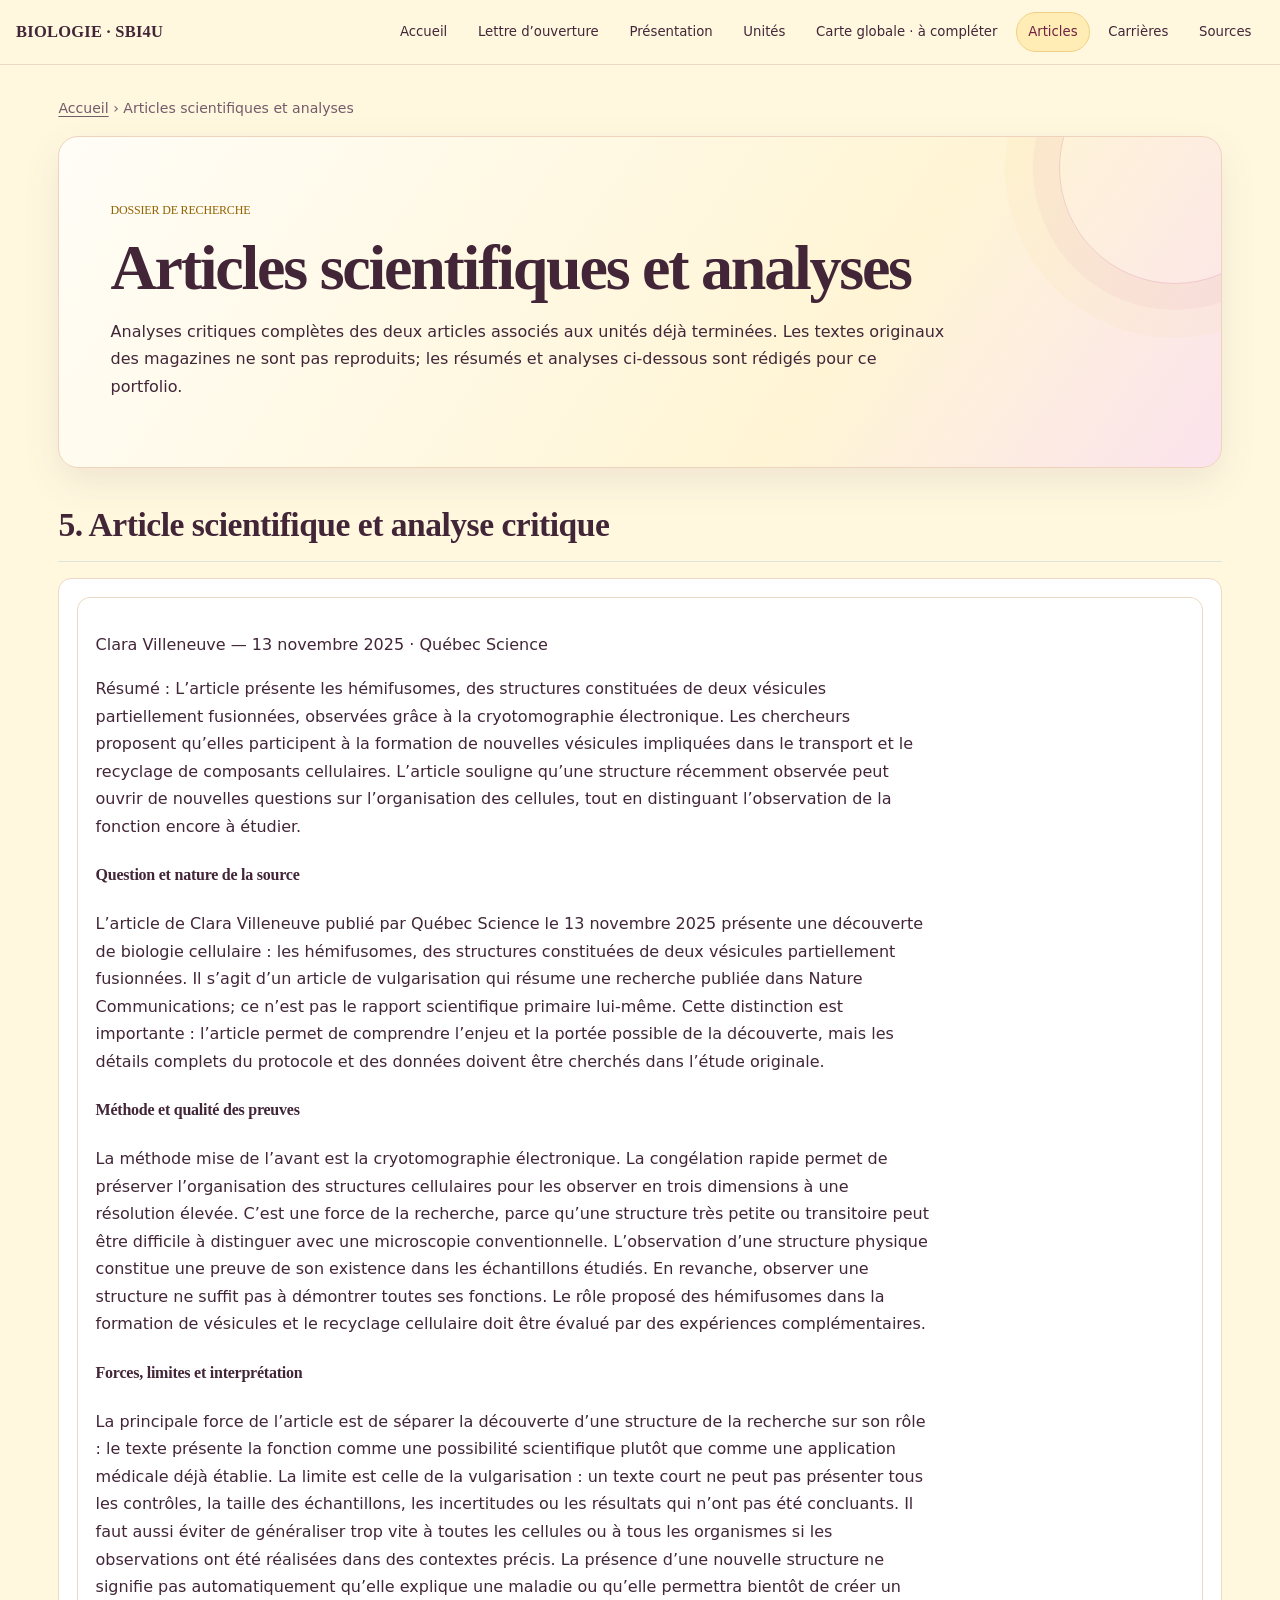
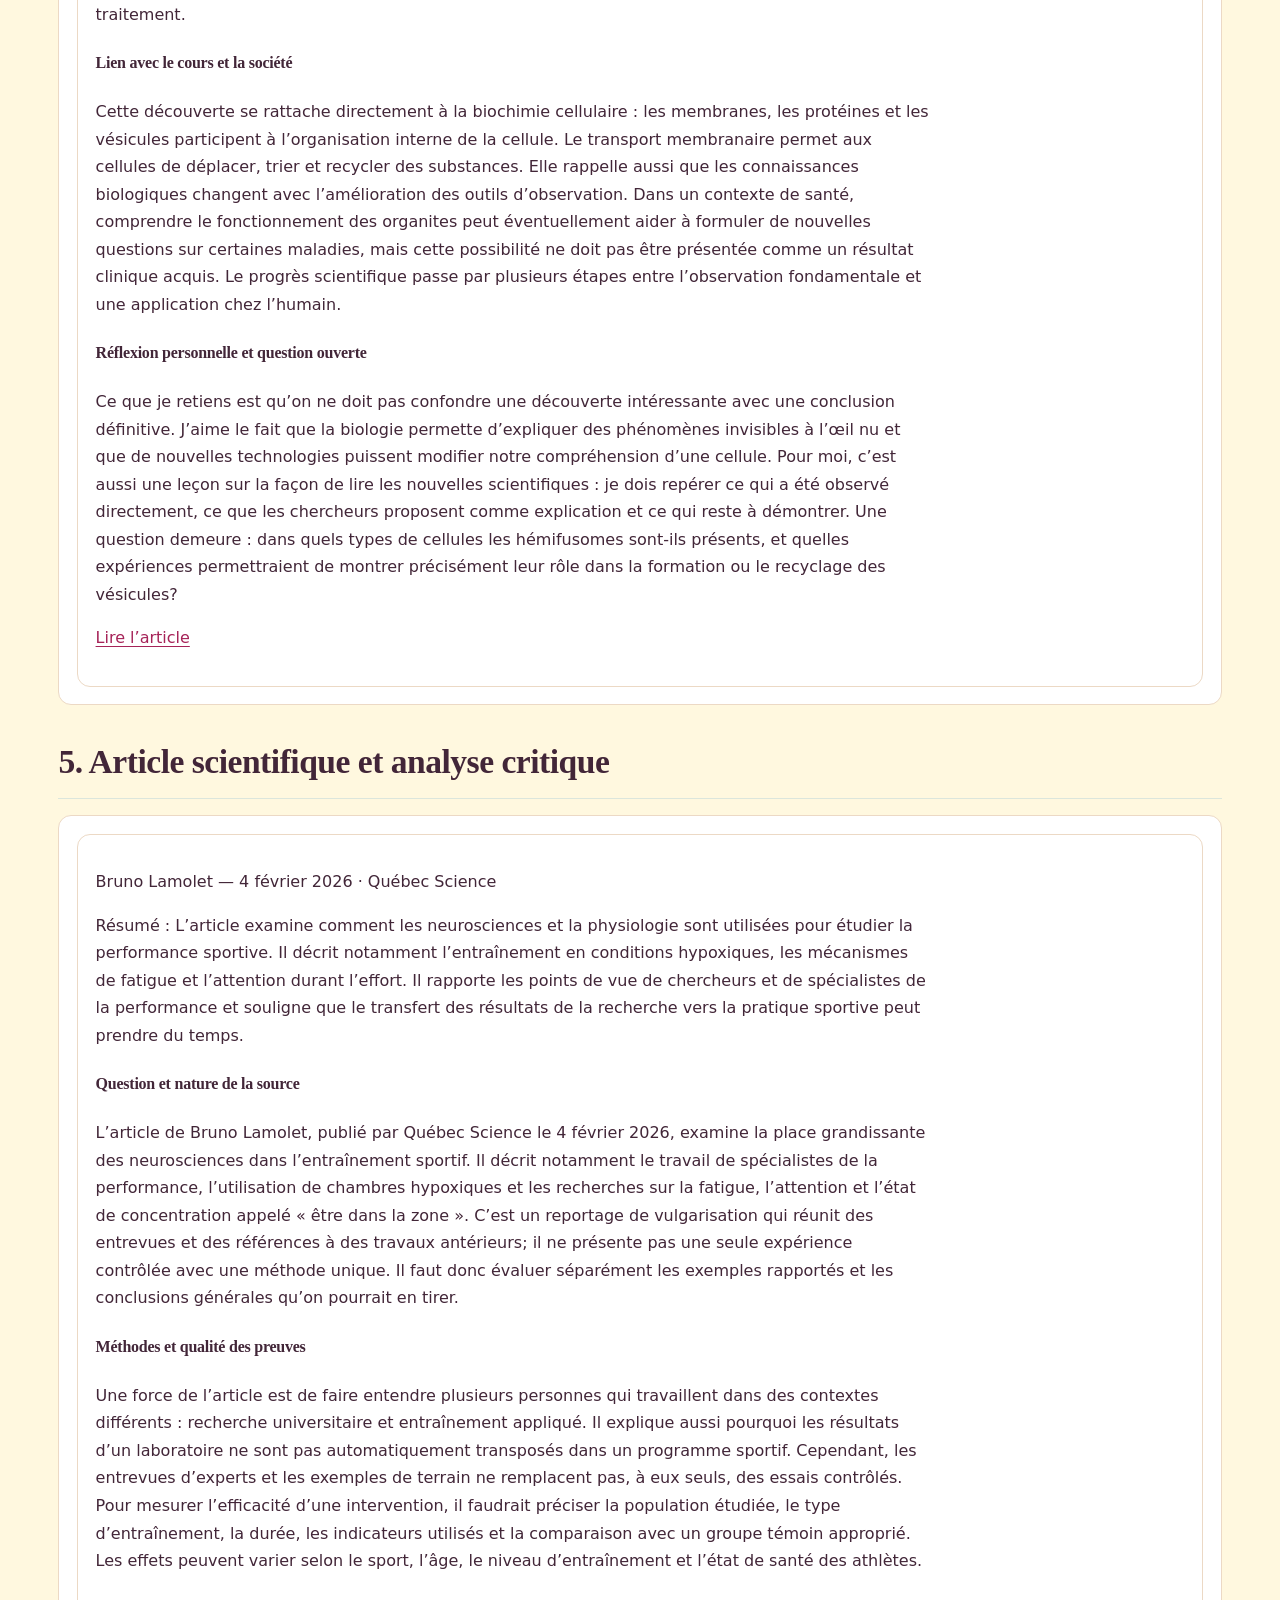
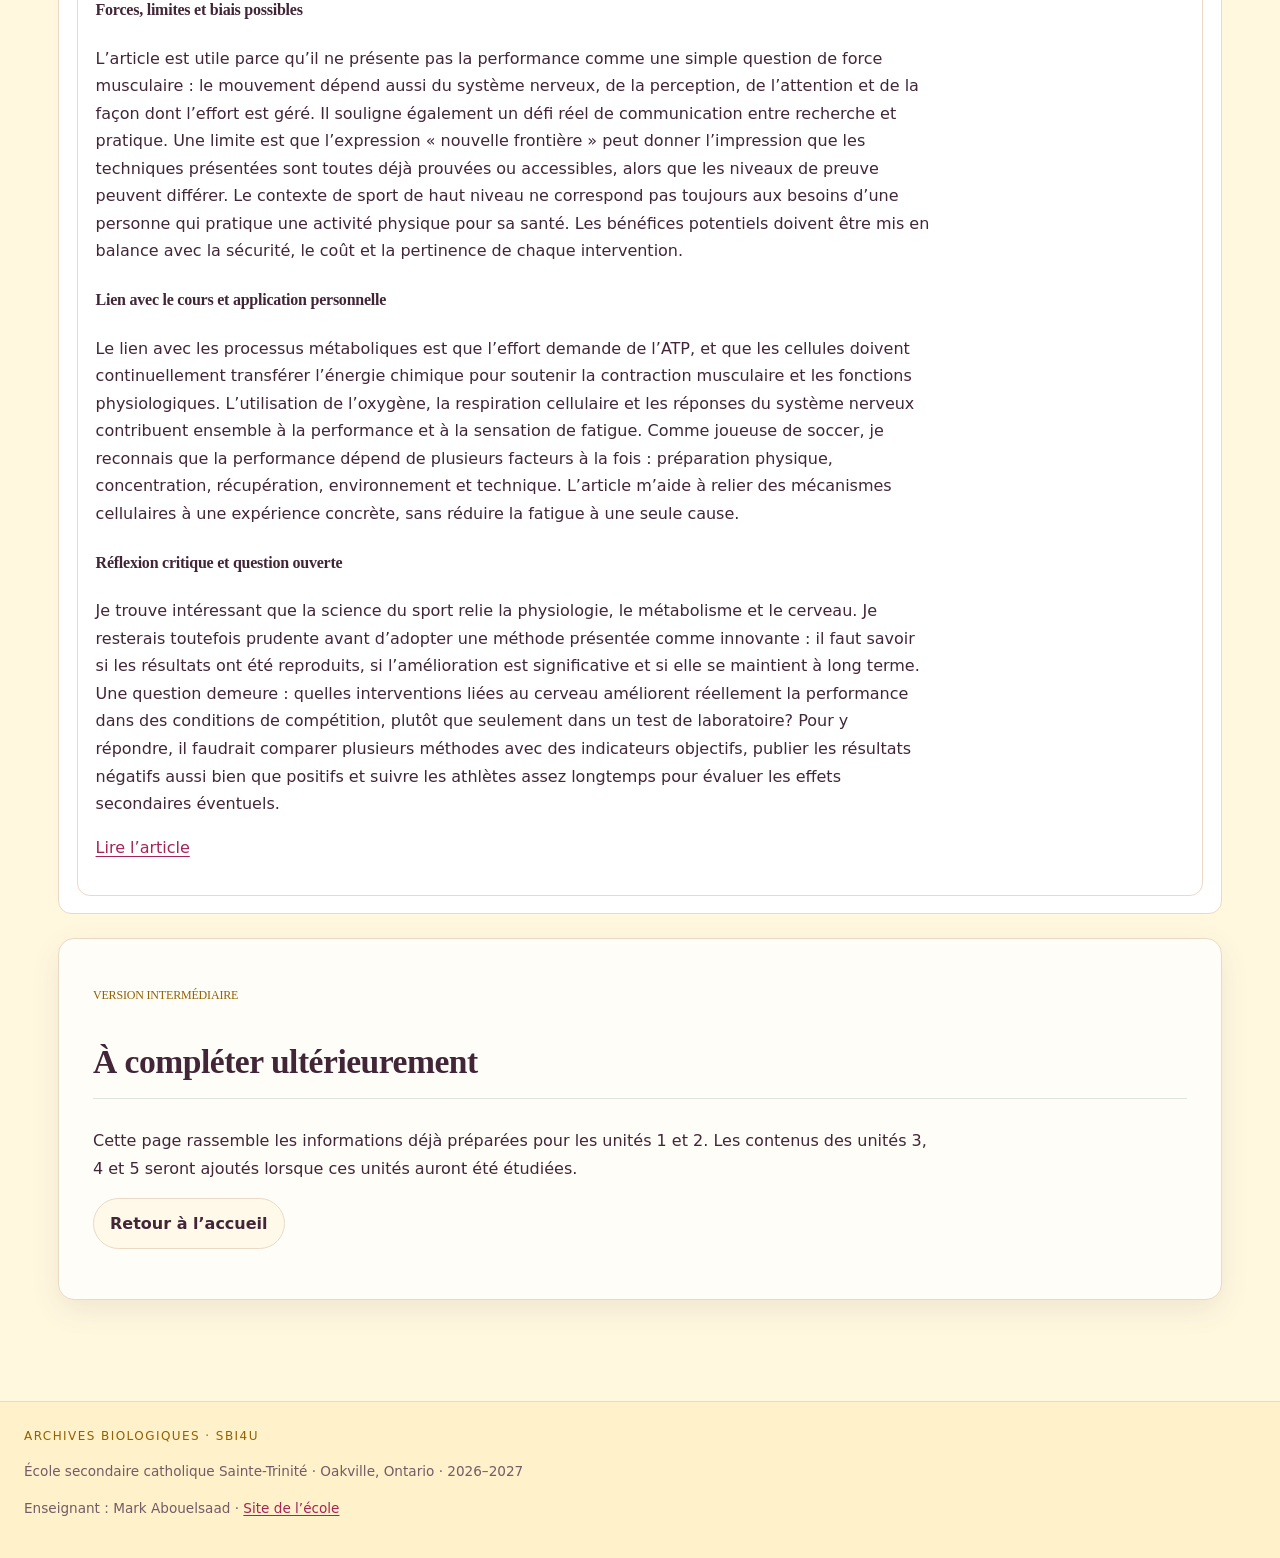
==== articles.html @ f84a9a8c "Projet Biologie 2026-2027" ====
<!DOCTYPE html>
<!DOCTYPE html>

<!DOCTYPE html>

<html lang="fr"><head><meta charset="utf-8"/><meta content="width=device-width,initial-scale=1" name="viewport"/><meta content="#fff8df" name="theme-color"/><title>Présentation | SBI4U</title><style> :root{--ink:#182b32;--muted:#52646a;--paper:#f5f1e7;--card:#fffdf7;--line:#c9c2b3;--accent:#234c54;--accent2:#8b6947;--u1:#8a6a3e;--u2:#2b7467;--u3:#6d608f;--u4:#28728a;--u5:#587444;--shadow:0 8px 24px rgba(24,43,50,.07)}*{box-sizing:border-box}html{scroll-behavior:smooth;scroll-padding-top:100px}body{margin:0;background:var(--paper);color:var(--ink);font:16px/1.68 Arial,Helvetica,sans-serif}h1,h2,h3,h4,.brand,.eyebrow{font-family:Georgia,'Times New Roman',serif;letter-spacing:.01em}h1{font-size:clamp(2.15rem,5vw,4rem);line-height:1.08;font-weight:500;margin:.3rem 0 1rem}h2{font-size:clamp(1.45rem,3vw,2.1rem);font-weight:500;border-bottom:1px solid var(--line);padding-bottom:.45rem}h3{font-size:1.25rem;font-weight:500}p{max-width:82ch}a{color:#174e5c}a:focus-visible,button:focus-visible,summary:focus-visible,[tabindex]:focus-visible{outline:3px solid #9a6e3e;outline-offset:3px}.top{position:sticky;top:0;z-index:20;background:rgba(245,241,231,.97);border-bottom:1px solid var(--line);backdrop-filter:blur(10px)}nav{max-width:1320px;margin:auto;display:flex;gap:.25rem;align-items:center;flex-wrap:wrap;padding:.65rem 1rem}.brand{font-size:1rem;color:var(--ink);margin-right:auto;text-decoration:none;font-weight:bold}.navbtn{display:inline-flex;align-items:center;padding:.45rem .58rem;border:1px solid transparent;border-radius:2px;background:transparent;color:var(--ink);text-decoration:none;font-size:.82rem;cursor:pointer}.navbtn:hover,.navbtn[aria-current=page]{border-color:var(--line);background:#ebe5d8}main{max-width:1240px;margin:auto;padding:1.4rem clamp(1rem,3vw,2.5rem) 4rem}.hero,.section,.card,.panel,.document{background:var(--card);border:1px solid var(--line);border-radius:2px;box-shadow:var(--shadow)}.hero{padding:clamp(1.4rem,4vw,3.5rem);min-height:260px}.section{padding:clamp(1rem,3vw,2rem);margin:1.3rem 0}.card{padding:1.1rem;box-shadow:none}.eyebrow,.muted,.meta,.small{color:var(--muted)}.eyebrow,.archive-label{font-size:.75rem;letter-spacing:.12em;text-transform:uppercase;color:var(--accent2)}.tag{display:inline-block;padding:.15rem .5rem;border:1px solid var(--line);background:#e7e1d4;font-size:.8rem;margin:.15rem}.grid{display:grid;grid-template-columns:repeat(auto-fit,minmax(min(100%,245px),1fr));gap:1rem}.module{display:block;text-decoration:none;color:inherit;padding:1.15rem;border:1px solid var(--line);background:var(--card);min-height:145px;transition:background .15s,border-color .15s}.module:hover{background:#eee8da;border-color:var(--accent)}.module h2,.module h3{border:0;margin-top:.35rem}.btn,button{font:inherit;cursor:pointer}.btn,button.primary{display:inline-block;background:var(--accent);color:var(--card);border:1px solid var(--accent);padding:.62rem .9rem;text-decoration:none}.btn:hover,button.primary:hover{background:#183a40}.btn.secondary,button.secondary{background:transparent;color:var(--ink);border:1px solid var(--line)}.unit-head{border-left:6px solid var(--unit,var(--accent));padding-left:1rem}.unit-kicker{font-size:.78rem;text-transform:uppercase;letter-spacing:.12em;color:var(--unit,var(--accent));font-weight:bold}.unit-menu{display:flex;gap:.45rem;flex-wrap:wrap;margin:1rem 0}.unit-menu a{display:inline-block;border:1px solid var(--line);padding:.35rem .6rem;text-decoration:none;background:var(--card);color:var(--ink);font-size:.9rem}.unit-menu a:hover{border-color:var(--unit,var(--accent))}.content-section{scroll-margin-top:100px;margin:1.5rem 0}.content-section>h2{margin-bottom:1rem}.split{display:grid;grid-template-columns:repeat(auto-fit,minmax(min(100%,310px),1fr));gap:1rem}.document{max-width:850px;margin:1rem auto;padding:clamp(1.2rem,4vw,3rem)}.document p{max-width:none}.citation{font-size:.9rem;color:var(--muted);border-left:2px solid var(--accent2);padding-left:.75rem}.concept-map{border:1px solid var(--line);background:#fbf8f0;padding:1rem;overflow:auto}.map-network{min-width:660px;display:grid;grid-template-columns:repeat(4,minmax(130px,1fr));gap:.65rem;align-items:center}.concept-node{display:block;min-height:55px;padding:.6rem;border:1px solid var(--unit,var(--accent));background:var(--card);color:var(--ink);text-align:center;border-radius:2px;font-weight:600}.concept-node:hover,.concept-node[aria-pressed=true]{background:var(--unit,var(--accent));color:#fff}.connector{font-size:.78rem;color:var(--muted);text-align:center;padding:.1rem}.map-detail{margin-top:1rem;padding:1rem;border-left:4px solid var(--unit,var(--accent));background:var(--card);min-height:75px}.map-reset{margin-top:.75rem}.tabs{display:flex;gap:.4rem;flex-wrap:wrap;margin:1rem 0}.tabs button{background:transparent;color:var(--ink);border:1px solid var(--line);padding:.5rem .7rem}.tabs button[aria-selected=true]{background:var(--accent);color:white;border-color:var(--accent)}.tab-panel[hidden]{display:none!important}.facts{display:grid;grid-template-columns:repeat(auto-fit,minmax(160px,1fr));gap:.75rem}.fact{border:1px solid var(--line);padding:.8rem;background:#f7f3e9}.fact b{display:block;color:var(--accent)}details{border-top:1px solid var(--line);padding:.8rem 0}summary{cursor:pointer;font-weight:600}fieldset{border:1px solid var(--line);margin:.9rem 0;padding:1rem}legend{font-weight:bold;padding:0 .3rem}.question label{display:block;padding:.25rem 0;cursor:pointer}.feedback{padding:.75rem;margin:.7rem 0;background:#ebe5d8;border-left:3px solid var(--accent)}.feedback:empty{display:none}.source-list li{margin:.4rem 0}.breadcrumbs{font-size:.88rem;color:var(--muted);margin:.5rem 0 1rem}.breadcrumbs a{color:inherit}.prevnext{display:flex;justify-content:space-between;gap:1rem;flex-wrap:wrap;border-top:1px solid var(--line);padding-top:1rem;margin-top:2rem}.checklist label{display:flex;gap:.6rem;align-items:flex-start;padding:.4rem 0}.checklist input{margin-top:.45rem;accent-color:var(--accent)}.searchbar{width:100%;max-width:480px;padding:.65rem;border:1px solid var(--line);font:inherit;background:var(--card);color:var(--ink)}footer{border-top:1px solid var(--line);padding:1.5rem;color:var(--muted);font-size:.85rem} .sr-only{position:absolute;width:1px;height:1px;padding:0;margin:-1px;overflow:hidden;clip:rect(0,0,0,0);white-space:nowrap;border:0}.unit-color-1{--unit:var(--u1)}.unit-color-2{--unit:var(--u2)}.unit-color-3{--unit:var(--u3)}.unit-color-4{--unit:var(--u4)}.unit-color-5{--unit:var(--u5)}@media(max-width:760px){nav{gap:.1rem}.brand{width:100%;margin-bottom:.3rem}.navbtn{font-size:.78rem;padding:.35rem .4rem}main{padding:1rem .75rem 3rem}.map-network{min-width:590px}.hero{min-height:0}}@media(prefers-reduced-motion:reduce){html{scroll-behavior:auto}*{transition:none!important}}
/* Améliorations visuelles et d’accessibilité */
:root{
  --ink:#18332b;--muted:#526b61;--paper:#f3f6ef;--card:#ffffff;--line:#d2ded2;
  --accent:#246447;--accent2:#a4773f;--u1:#9a743d;--u2:#26745b;--u3:#617b62;
  --u4:#317a80;--u5:#527a3f;--shadow:0 10px 30px rgba(24,51,43,.08);
}
body{font-family:system-ui,-apple-system,BlinkMacSystemFont,"Segoe UI",Arial,sans-serif;line-height:1.72}
h1,h2,h3,h4,.brand,.eyebrow{letter-spacing:-.015em}
h1{font-weight:650;letter-spacing:-.035em}
h2{font-weight:650;border-bottom-color:#dce6dc}
h3{font-weight:650}
a{color:#205c43;text-underline-offset:.18em}
.top{background:rgba(243,246,239,.96);border-bottom-color:#d2ded2}
nav{gap:.35rem;padding:.75rem 1rem}
.brand{font-size:1.03rem;letter-spacing:.015em}
.navbtn{border-radius:999px;padding:.48rem .72rem;font-size:.83rem;transition:background .15s ease,color .15s ease,border-color .15s ease}
.navbtn:hover,.navbtn[aria-current=page]{background:#dcebe0;border-color:#c4d9c8;color:#174b33}
.hero{position:relative;overflow:hidden;border-radius:20px;border-color:#d6e2d6;background:linear-gradient(125deg,#ffffff 0%,#f2f7ef 68%,#e2efe4 100%);box-shadow:0 14px 38px rgba(24,51,43,.09)}
.hero:after{content:"";position:absolute;width:230px;height:230px;right:-70px;top:-85px;border:1px solid rgba(36,100,71,.16);border-radius:50%;box-shadow:0 0 0 26px rgba(36,100,71,.035),0 0 0 54px rgba(36,100,71,.025);pointer-events:none}
.hero>*{position:relative;z-index:1}
.section,.panel,.document{border-radius:16px;border-color:#d6e2d6;box-shadow:var(--shadow)}
.section{padding:clamp(1.1rem,3vw,2.1rem)}
.card,.module{border-radius:13px;border-color:#d6e2d6;transition:transform .16s ease,box-shadow .16s ease,border-color .16s ease,background .16s ease}
.card{background:#fff}
.module{padding:1.3rem;min-height:165px;display:flex;flex-direction:column;align-items:flex-start}
.module p{flex:1}
.module:hover{background:#f7fbf6;border-color:#8fb99c;transform:translateY(-3px);box-shadow:0 10px 22px rgba(24,51,43,.08)}
.module .btn{margin-top:.6rem}
.btn,button.primary{border-radius:999px;padding:.68rem 1rem;font-weight:650;transition:transform .15s ease,background .15s ease}
.btn:hover,button.primary:hover{transform:translateY(-1px)}
.btn.secondary,button.secondary{border-radius:999px;background:#f6f9f4;border-color:#d2ded2}
.unit-menu a{border-radius:999px;padding:.42rem .72rem}
.concept-map{border-radius:15px;background:linear-gradient(145deg,#f7faf5,#edf4ec);border-color:#d2ded2}
.concept-node{border-radius:10px;min-height:62px;transition:transform .15s ease,background .15s ease}
.concept-node:hover,.concept-node[aria-pressed=true]{transform:translateY(-2px);box-shadow:0 5px 14px rgba(24,51,43,.12)}
.map-detail{border-radius:0 12px 12px 0;background:#f7faf5}
.fact{border-radius:10px;background:#f6f9f4;border-color:#d8e4d7}
.feedback{border-radius:0 10px 10px 0;background:#edf5ed}
details{border-top-color:#dbe5da}
fieldset{border-radius:12px;border-color:#d2ded2}
.searchbar{border-radius:10px}
.document{background:#fff}
footer{margin-top:1rem;background:#edf3ea;border-top-color:#d2ded2}
.skip-link{position:absolute;left:1rem;top:-5rem;z-index:100;background:#fff;color:#174b33;border:2px solid #246447;border-radius:8px;padding:.7rem 1rem;font-weight:700}
.skip-link:focus{top:1rem}
:focus-visible{outline-color:#a4773f!important}
@media(max-width:760px){
  nav{align-items:stretch}
  .brand{width:100%;padding:.25rem .25rem .45rem}
  .navbtn{flex:1 1 auto;justify-content:center;text-align:center}
  .hero:after{width:150px;height:150px;right:-65px;top:-60px}
  .module{min-height:0}
  .map-network{min-width:570px}
}
@media(prefers-reduced-motion:reduce){.module:hover,.concept-node:hover,.btn:hover,button.primary:hover{transform:none}}
@media print{
  .top,footer,.btn,.unit-menu,.map-reset,button,.searchbar,select{display:none!important}
  body{background:#fff;color:#111;font-size:11pt}
  main{max-width:none;padding:0}
  .hero,.section,.card,.panel,.document{box-shadow:none;border:1px solid #bbb;break-inside:avoid}
  a{color:#111;text-decoration:underline}
  details{break-inside:avoid}
}

/* Palette jaune et rose du portfolio */
:root{
  --ink:#422638;--muted:#745b69;--paper:#fff8df;--card:#fffdf7;--line:#ecd9c5;
  --accent:#b82e67;--accent2:#926100;--u1:#926100;--u2:#b82e67;--u3:#96476d;
  --u4:#805400;--u5:#c2537b;--shadow:0 10px 30px rgba(89,39,62,.09);
}
a{color:#a62358}
.top{background:rgba(255,248,223,.96);border-bottom-color:#ecd9c5}
.navbtn:hover,.navbtn[aria-current=page]{background:#ffedb5;border-color:#efcf85;color:#702044}
.hero{border-color:#f0d3bd;background:linear-gradient(125deg,#fffdf7 0%,#fff5d5 67%,#fbe3ed 100%);box-shadow:0 14px 38px rgba(89,39,62,.09)}
.hero:after{border-color:rgba(184,46,103,.18);box-shadow:0 0 0 26px rgba(184,46,103,.04),0 0 0 54px rgba(217,155,24,.035)}
.section,.panel,.document{border-color:#ecd9c5}
.card,.module{border-color:#ecd9c5}
.module:hover{background:#fff8e6;border-color:#d989a8;box-shadow:0 10px 22px rgba(89,39,62,.09)}
.btn,button.primary{background:#b82e67;border-color:#b82e67;color:#fffdf7}
.btn:hover,button.primary:hover{background:#96224f}
.btn.secondary,button.secondary{background:#fff9e9;border-color:#ecd9c5}
.unit-menu a:hover{border-color:var(--unit,var(--accent))}
.concept-map{background:linear-gradient(145deg,#fffaf0,#fff0d0);border-color:#ecd9c5}
.concept-node:hover,.concept-node[aria-pressed=true]{color:#fff}
.map-detail{background:#fff9ed}
.fact{background:#fff8e6;border-color:#ecd9c5}
.feedback{background:#faeaf0;border-left-color:#b82e67}
footer{background:#fff1c9;border-top-color:#ecd9c5}
.skip-link{color:#702044;border-color:#b82e67}
:focus-visible{outline-color:#b82e67!important}
.opening-letter{border-top:6px solid #b82e67;background:linear-gradient(145deg,#fffdf7 0%,#fffdf7 72%,#fff5d9 100%)}
.opening-letter .letter-date{color:#926100;text-align:right;font-weight:600}
.opening-letter .letter-signature{color:#b82e67;font-family:Georgia,'Times New Roman',serif;font-size:1.2rem}
</style></head><body class=""><a class="skip-link" href="#contenu">Passer au contenu</a><header class="top"><nav aria-label="Navigation principale"><a class="brand" href="index.html">BIOLOGIE · SBI4U</a><a class="navbtn" href="index.html">Accueil</a><a class="navbtn" href="lettre-ouverture.html">Lettre d’ouverture</a><a class="navbtn" href="presentation.html">Présentation</a><a class="navbtn" href="index.html#unites">Unités</a><span aria-disabled="true" class="navbtn">Carte globale · à compléter</span><a class="navbtn" href="articles.html">Articles</a><a class="navbtn" href="carrieres.html">Carrières</a><a class="navbtn" href="bibliographie.html">Sources</a></nav></header><main id="contenu"><div class="breadcrumbs"><a href="index.html">Accueil</a> › Articles scientifiques et analyses</div><section class="hero"><p class="eyebrow">Dossier de recherche</p><h1>Articles scientifiques et analyses</h1><p>Analyses critiques complètes des deux articles associés aux unités déjà terminées. Les textes originaux des magazines ne sont pas reproduits; les résumés et analyses ci-dessous sont rédigés pour ce portfolio.</p></section><section class="content-section" id="article"><h2>5. Article scientifique et analyse critique</h2><div class="card"><div class="card article"><p>Clara Villeneuve — 13 novembre 2025 · Québec Science</p><p>Résumé : L’article présente les hémifusomes, des structures constituées de deux vésicules partiellement fusionnées, observées grâce à la cryotomographie électronique. Les chercheurs proposent qu’elles participent à la formation de nouvelles vésicules impliquées dans le transport et le recyclage de composants cellulaires. L’article souligne qu’une structure récemment observée peut ouvrir de nouvelles questions sur l’organisation des cellules, tout en distinguant l’observation de la fonction encore à étudier.</p><div class="analysis"><div><h4>Question et nature de la source</h4><p>L’article de Clara Villeneuve publié par Québec Science le 13 novembre 2025 présente une découverte de biologie cellulaire : les hémifusomes, des structures constituées de deux vésicules partiellement fusionnées. Il s’agit d’un article de vulgarisation qui résume une recherche publiée dans Nature Communications; ce n’est pas le rapport scientifique primaire lui-même. Cette distinction est importante : l’article permet de comprendre l’enjeu et la portée possible de la découverte, mais les détails complets du protocole et des données doivent être cherchés dans l’étude originale.</p></div><div><h4>Méthode et qualité des preuves</h4><p>La méthode mise de l’avant est la cryotomographie électronique. La congélation rapide permet de préserver l’organisation des structures cellulaires pour les observer en trois dimensions à une résolution élevée. C’est une force de la recherche, parce qu’une structure très petite ou transitoire peut être difficile à distinguer avec une microscopie conventionnelle. L’observation d’une structure physique constitue une preuve de son existence dans les échantillons étudiés. En revanche, observer une structure ne suffit pas à démontrer toutes ses fonctions. Le rôle proposé des hémifusomes dans la formation de vésicules et le recyclage cellulaire doit être évalué par des expériences complémentaires.</p></div><div><h4>Forces, limites et interprétation</h4><p>La principale force de l’article est de séparer la découverte d’une structure de la recherche sur son rôle : le texte présente la fonction comme une possibilité scientifique plutôt que comme une application médicale déjà établie. La limite est celle de la vulgarisation : un texte court ne peut pas présenter tous les contrôles, la taille des échantillons, les incertitudes ou les résultats qui n’ont pas été concluants. Il faut aussi éviter de généraliser trop vite à toutes les cellules ou à tous les organismes si les observations ont été réalisées dans des contextes précis. La présence d’une nouvelle structure ne signifie pas automatiquement qu’elle explique une maladie ou qu’elle permettra bientôt de créer un traitement.</p></div><div><h4>Lien avec le cours et la société</h4><p>Cette découverte se rattache directement à la biochimie cellulaire : les membranes, les protéines et les vésicules participent à l’organisation interne de la cellule. Le transport membranaire permet aux cellules de déplacer, trier et recycler des substances. Elle rappelle aussi que les connaissances biologiques changent avec l’amélioration des outils d’observation. Dans un contexte de santé, comprendre le fonctionnement des organites peut éventuellement aider à formuler de nouvelles questions sur certaines maladies, mais cette possibilité ne doit pas être présentée comme un résultat clinique acquis. Le progrès scientifique passe par plusieurs étapes entre l’observation fondamentale et une application chez l’humain.</p></div><div><h4>Réflexion personnelle et question ouverte</h4><p>Ce que je retiens est qu’on ne doit pas confondre une découverte intéressante avec une conclusion définitive. J’aime le fait que la biologie permette d’expliquer des phénomènes invisibles à l’œil nu et que de nouvelles technologies puissent modifier notre compréhension d’une cellule. Pour moi, c’est aussi une leçon sur la façon de lire les nouvelles scientifiques : je dois repérer ce qui a été observé directement, ce que les chercheurs proposent comme explication et ce qui reste à démontrer. Une question demeure : dans quels types de cellules les hémifusomes sont-ils présents, et quelles expériences permettraient de montrer précisément leur rôle dans la formation ou le recyclage des vésicules?</p></div></div><p class="source"><a href="https://www.quebecscience.qc.ca/sante/hemifusome-organite-cellules/" rel="noopener noreferrer" target="_blank">Lire l’article</a></p></div></div></section><section class="content-section" id="article"><h2>5. Article scientifique et analyse critique</h2><div class="card"><div class="card article"><p>Bruno Lamolet — 4 février 2026 · Québec Science</p><p>Résumé : L’article examine comment les neurosciences et la physiologie sont utilisées pour étudier la performance sportive. Il décrit notamment l’entraînement en conditions hypoxiques, les mécanismes de fatigue et l’attention durant l’effort. Il rapporte les points de vue de chercheurs et de spécialistes de la performance et souligne que le transfert des résultats de la recherche vers la pratique sportive peut prendre du temps.</p><div class="analysis"><div><h4>Question et nature de la source</h4><p>L’article de Bruno Lamolet, publié par Québec Science le 4 février 2026, examine la place grandissante des neurosciences dans l’entraînement sportif. Il décrit notamment le travail de spécialistes de la performance, l’utilisation de chambres hypoxiques et les recherches sur la fatigue, l’attention et l’état de concentration appelé « être dans la zone ». C’est un reportage de vulgarisation qui réunit des entrevues et des références à des travaux antérieurs; il ne présente pas une seule expérience contrôlée avec une méthode unique. Il faut donc évaluer séparément les exemples rapportés et les conclusions générales qu’on pourrait en tirer.</p></div><div><h4>Méthodes et qualité des preuves</h4><p>Une force de l’article est de faire entendre plusieurs personnes qui travaillent dans des contextes différents : recherche universitaire et entraînement appliqué. Il explique aussi pourquoi les résultats d’un laboratoire ne sont pas automatiquement transposés dans un programme sportif. Cependant, les entrevues d’experts et les exemples de terrain ne remplacent pas, à eux seuls, des essais contrôlés. Pour mesurer l’efficacité d’une intervention, il faudrait préciser la population étudiée, le type d’entraînement, la durée, les indicateurs utilisés et la comparaison avec un groupe témoin approprié. Les effets peuvent varier selon le sport, l’âge, le niveau d’entraînement et l’état de santé des athlètes.</p></div><div><h4>Forces, limites et biais possibles</h4><p>L’article est utile parce qu’il ne présente pas la performance comme une simple question de force musculaire : le mouvement dépend aussi du système nerveux, de la perception, de l’attention et de la façon dont l’effort est géré. Il souligne également un défi réel de communication entre recherche et pratique. Une limite est que l’expression « nouvelle frontière » peut donner l’impression que les techniques présentées sont toutes déjà prouvées ou accessibles, alors que les niveaux de preuve peuvent différer. Le contexte de sport de haut niveau ne correspond pas toujours aux besoins d’une personne qui pratique une activité physique pour sa santé. Les bénéfices potentiels doivent être mis en balance avec la sécurité, le coût et la pertinence de chaque intervention.</p></div><div><h4>Lien avec le cours et application personnelle</h4><p>Le lien avec les processus métaboliques est que l’effort demande de l’ATP, et que les cellules doivent continuellement transférer l’énergie chimique pour soutenir la contraction musculaire et les fonctions physiologiques. L’utilisation de l’oxygène, la respiration cellulaire et les réponses du système nerveux contribuent ensemble à la performance et à la sensation de fatigue. Comme joueuse de soccer, je reconnais que la performance dépend de plusieurs facteurs à la fois : préparation physique, concentration, récupération, environnement et technique. L’article m’aide à relier des mécanismes cellulaires à une expérience concrète, sans réduire la fatigue à une seule cause.</p></div><div><h4>Réflexion critique et question ouverte</h4><p>Je trouve intéressant que la science du sport relie la physiologie, le métabolisme et le cerveau. Je resterais toutefois prudente avant d’adopter une méthode présentée comme innovante : il faut savoir si les résultats ont été reproduits, si l’amélioration est significative et si elle se maintient à long terme. Une question demeure : quelles interventions liées au cerveau améliorent réellement la performance dans des conditions de compétition, plutôt que seulement dans un test de laboratoire? Pour y répondre, il faudrait comparer plusieurs méthodes avec des indicateurs objectifs, publier les résultats négatifs aussi bien que positifs et suivre les athlètes assez longtemps pour évaluer les effets secondaires éventuels.</p></div></div><p class="source"><a href="https://www.quebecscience.qc.ca/neurosciences/neurosciences-nouvelle-frontiere-performance-sportive/" rel="noopener noreferrer" target="_blank">Lire l’article</a></p></div></div></section><section class="section"><p class="eyebrow">Version intermédiaire</p><h2>À compléter ultérieurement</h2><p>Cette page rassemble les informations déjà préparées pour les unités 1 et 2. Les contenus des unités 3, 4 et 5 seront ajoutés lorsque ces unités auront été étudiées.</p><p><a class="btn secondary" href="index.html">Retour à l’accueil</a></p></section></main><footer><div class="archive-label">Archives biologiques · SBI4U</div><p>École secondaire catholique Sainte-Trinité · Oakville, Ontario · 2026–2027</p><p>Enseignant : Mark Abouelsaad · <a href="https://esst.cscmonavenir.ca" rel="noopener noreferrer" target="_blank">Site de l’école</a></p></footer><script>function selectConcept(btn,details){document.querySelectorAll('.concept-node[aria-pressed="true"]').forEach(n=>n.setAttribute('aria-pressed','false'));btn.setAttribute('aria-pressed','true');const box=document.getElementById(details);if(box)box.innerHTML='<h3>'+btn.dataset.title+'</h3><p>'+btn.dataset.definition+'</p><p><b>Exemple :</b> '+btn.dataset.example+'</p><p><b>Erreur fréquente :</b> '+btn.dataset.error+'</p><p><b>Unité :</b> '+btn.dataset.unit+'</p><p><b>Source :</b> '+btn.dataset.source+'</p>';}function resetMap(id){const d=document.getElementById(id);if(d)d.innerHTML='<p>Sélectionne un concept dans la carte pour afficher sa fiche détaillée.</p>';document.querySelectorAll('.concept-node').forEach(n=>n.setAttribute('aria-pressed','false'));}function setupQuiz(formId,feedbackId){const f=document.getElementById(formId);if(!f)return;f.addEventListener('submit',e=>{e.preventDefault();let score=0;const qs=[...f.querySelectorAll('[data-answer]')];let missing=0;qs.forEach(q=>{const checked=q.querySelector('input:checked');if(!checked){missing++;return}if(checked.value===q.dataset.answer)score++});const box=document.getElementById(feedbackId);if(missing){box.textContent='Réponds à toutes les questions avant de corriger.';return}const explanations=qs.map((q,i)=>{const ok=q.querySelector('input:checked').value===q.dataset.answer;return (i+1)+'. '+(ok?'Correct. ':'À revoir. ')+q.dataset.explanation}).join(' ');box.innerHTML='<p><b>Résultat :</b> '+score+' / '+qs.length+'</p><p>'+explanations+'</p>';});const reset=f.querySelector('[type=reset]');if(reset)reset.addEventListener('click',()=>{const b=document.getElementById(feedbackId);if(b)b.textContent='';});}function setupGlossary(inputId,filterId,listId){const input=document.getElementById(inputId),filter=document.getElementById(filterId),list=document.getElementById(listId);if(!list)return;function apply(){const q=(input?.value||'').toLocaleLowerCase('fr'),u=filter?.value||'all';list.querySelectorAll('[data-term]').forEach(el=>{el.hidden=!(el.dataset.term.toLocaleLowerCase('fr').includes(q)&&(u==='all'||el.dataset.unit===u))})}input?.addEventListener('input',apply);filter?.addEventListener('change',apply)}</script>
<script>(function(){const path=(location.pathname.split('/').pop()||'index.html').toLowerCase();const hash=(location.hash||'').toLowerCase();const unitPage=/^unite[1-5]\.html$/.test(path);document.querySelectorAll('nav[aria-label="Navigation principale"] a.navbtn').forEach(link=>{const href=link.getAttribute('href')||'';const parts=href.split('#');const target=(parts[0]||'').toLowerCase();const targetHash=parts.length>1?'#'+parts[1].toLowerCase():'';const isUnits=link.textContent.trim()==='Unités';const active=(target===path&&(!targetHash||targetHash===hash))||(isUnits&&(unitPage||(path==='index.html'&&hash==='#unites')));if(active)link.setAttribute('aria-current','page');else link.removeAttribute('aria-current');});})();</script>
</body></html>
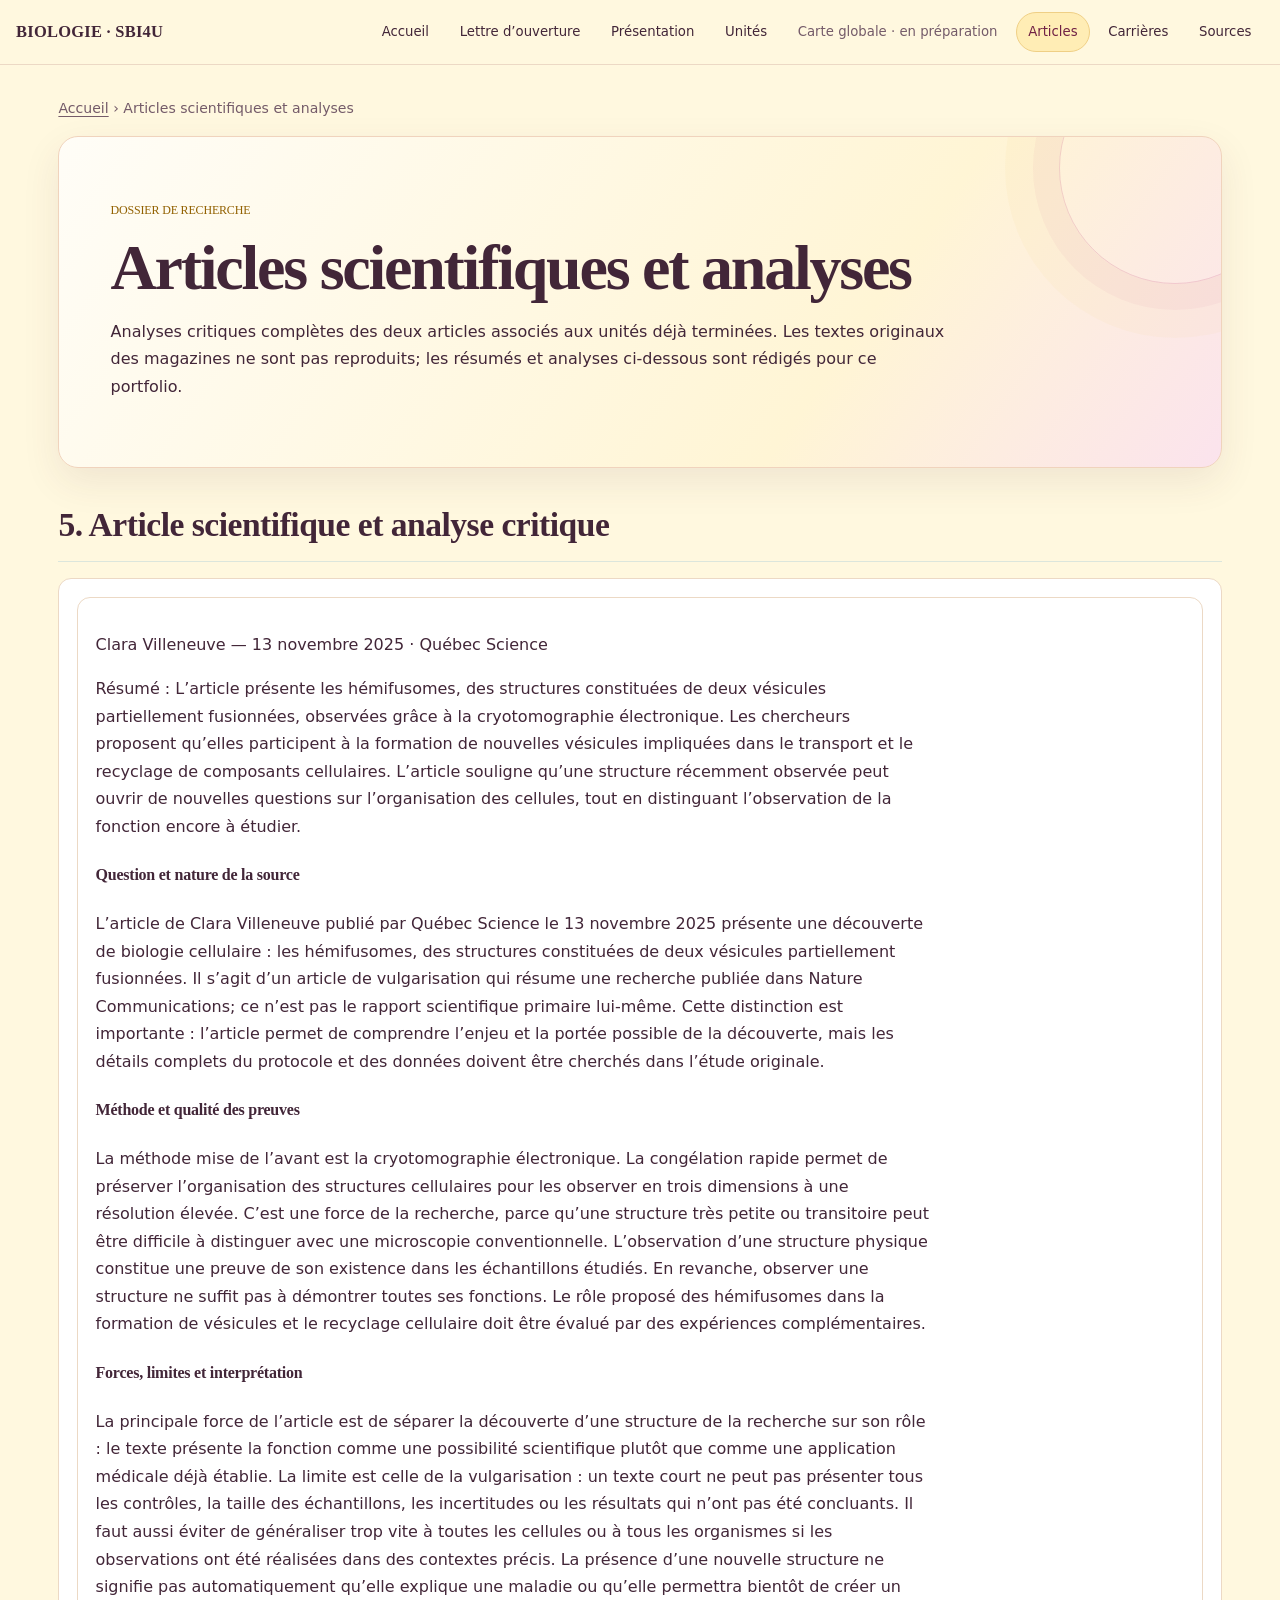
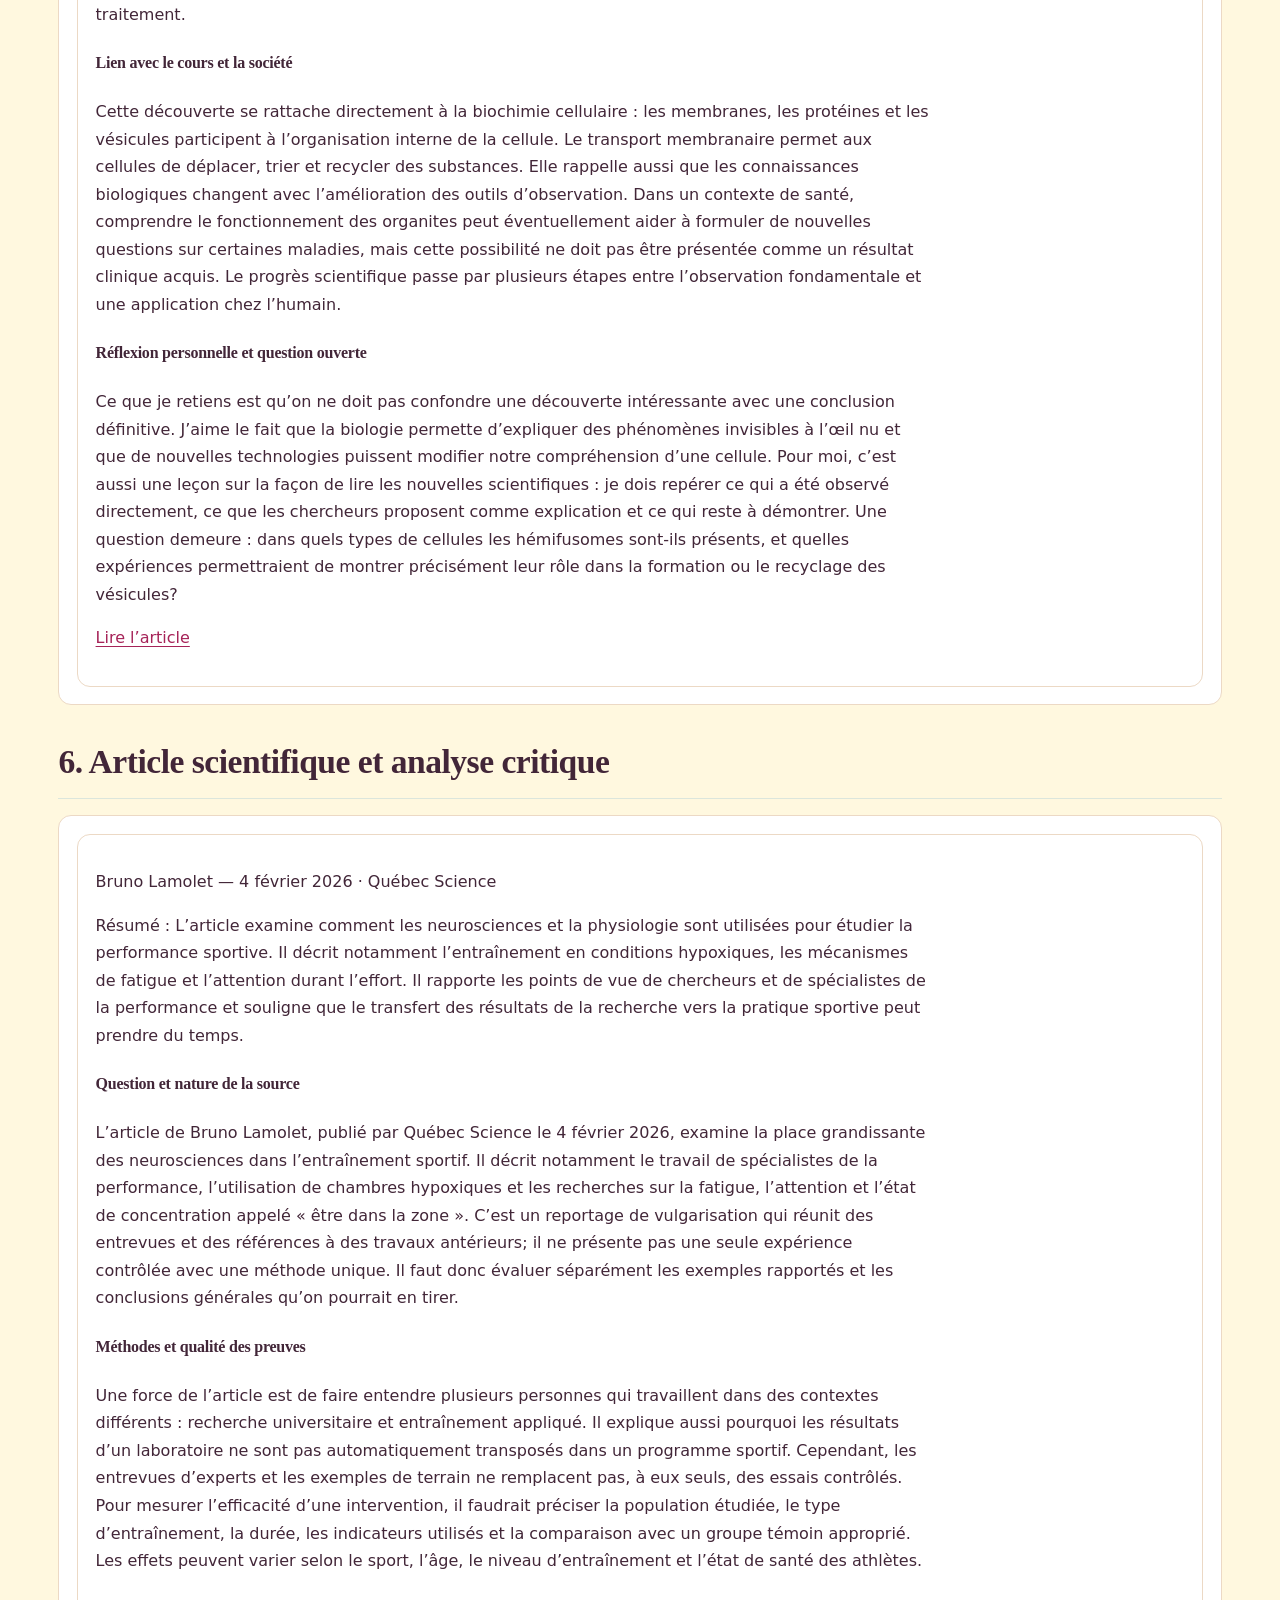
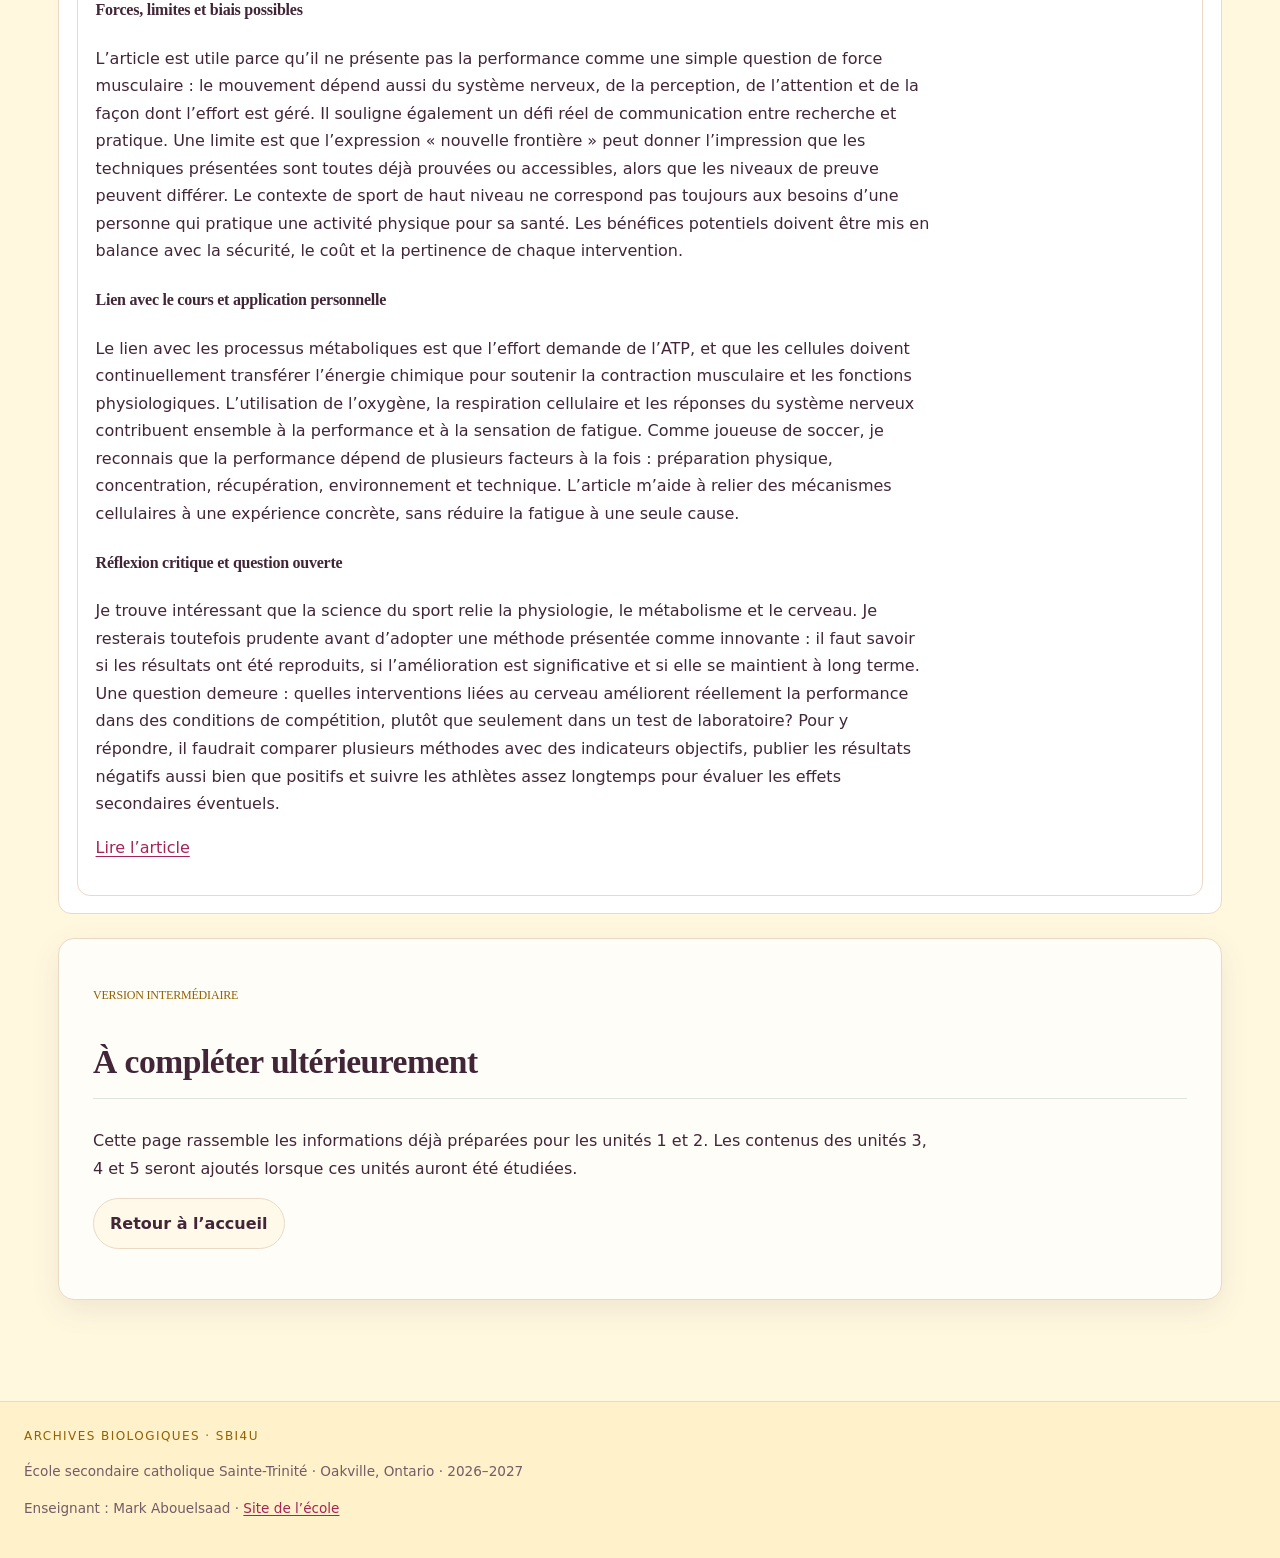
==== commit b21e1485: "Complete Biology Quest portfolio updates" ====
--- a/articles.html
+++ b/articles.html
@@ -1,9 +1,5 @@
 <!DOCTYPE html>
-<!DOCTYPE html>
-
-<!DOCTYPE html>
-
-<html lang="fr"><head><meta charset="utf-8"/><meta content="width=device-width,initial-scale=1" name="viewport"/><meta content="#fff8df" name="theme-color"/><title>Présentation | SBI4U</title><style> :root{--ink:#182b32;--muted:#52646a;--paper:#f5f1e7;--card:#fffdf7;--line:#c9c2b3;--accent:#234c54;--accent2:#8b6947;--u1:#8a6a3e;--u2:#2b7467;--u3:#6d608f;--u4:#28728a;--u5:#587444;--shadow:0 8px 24px rgba(24,43,50,.07)}*{box-sizing:border-box}html{scroll-behavior:smooth;scroll-padding-top:100px}body{margin:0;background:var(--paper);color:var(--ink);font:16px/1.68 Arial,Helvetica,sans-serif}h1,h2,h3,h4,.brand,.eyebrow{font-family:Georgia,'Times New Roman',serif;letter-spacing:.01em}h1{font-size:clamp(2.15rem,5vw,4rem);line-height:1.08;font-weight:500;margin:.3rem 0 1rem}h2{font-size:clamp(1.45rem,3vw,2.1rem);font-weight:500;border-bottom:1px solid var(--line);padding-bottom:.45rem}h3{font-size:1.25rem;font-weight:500}p{max-width:82ch}a{color:#174e5c}a:focus-visible,button:focus-visible,summary:focus-visible,[tabindex]:focus-visible{outline:3px solid #9a6e3e;outline-offset:3px}.top{position:sticky;top:0;z-index:20;background:rgba(245,241,231,.97);border-bottom:1px solid var(--line);backdrop-filter:blur(10px)}nav{max-width:1320px;margin:auto;display:flex;gap:.25rem;align-items:center;flex-wrap:wrap;padding:.65rem 1rem}.brand{font-size:1rem;color:var(--ink);margin-right:auto;text-decoration:none;font-weight:bold}.navbtn{display:inline-flex;align-items:center;padding:.45rem .58rem;border:1px solid transparent;border-radius:2px;background:transparent;color:var(--ink);text-decoration:none;font-size:.82rem;cursor:pointer}.navbtn:hover,.navbtn[aria-current=page]{border-color:var(--line);background:#ebe5d8}main{max-width:1240px;margin:auto;padding:1.4rem clamp(1rem,3vw,2.5rem) 4rem}.hero,.section,.card,.panel,.document{background:var(--card);border:1px solid var(--line);border-radius:2px;box-shadow:var(--shadow)}.hero{padding:clamp(1.4rem,4vw,3.5rem);min-height:260px}.section{padding:clamp(1rem,3vw,2rem);margin:1.3rem 0}.card{padding:1.1rem;box-shadow:none}.eyebrow,.muted,.meta,.small{color:var(--muted)}.eyebrow,.archive-label{font-size:.75rem;letter-spacing:.12em;text-transform:uppercase;color:var(--accent2)}.tag{display:inline-block;padding:.15rem .5rem;border:1px solid var(--line);background:#e7e1d4;font-size:.8rem;margin:.15rem}.grid{display:grid;grid-template-columns:repeat(auto-fit,minmax(min(100%,245px),1fr));gap:1rem}.module{display:block;text-decoration:none;color:inherit;padding:1.15rem;border:1px solid var(--line);background:var(--card);min-height:145px;transition:background .15s,border-color .15s}.module:hover{background:#eee8da;border-color:var(--accent)}.module h2,.module h3{border:0;margin-top:.35rem}.btn,button{font:inherit;cursor:pointer}.btn,button.primary{display:inline-block;background:var(--accent);color:var(--card);border:1px solid var(--accent);padding:.62rem .9rem;text-decoration:none}.btn:hover,button.primary:hover{background:#183a40}.btn.secondary,button.secondary{background:transparent;color:var(--ink);border:1px solid var(--line)}.unit-head{border-left:6px solid var(--unit,var(--accent));padding-left:1rem}.unit-kicker{font-size:.78rem;text-transform:uppercase;letter-spacing:.12em;color:var(--unit,var(--accent));font-weight:bold}.unit-menu{display:flex;gap:.45rem;flex-wrap:wrap;margin:1rem 0}.unit-menu a{display:inline-block;border:1px solid var(--line);padding:.35rem .6rem;text-decoration:none;background:var(--card);color:var(--ink);font-size:.9rem}.unit-menu a:hover{border-color:var(--unit,var(--accent))}.content-section{scroll-margin-top:100px;margin:1.5rem 0}.content-section>h2{margin-bottom:1rem}.split{display:grid;grid-template-columns:repeat(auto-fit,minmax(min(100%,310px),1fr));gap:1rem}.document{max-width:850px;margin:1rem auto;padding:clamp(1.2rem,4vw,3rem)}.document p{max-width:none}.citation{font-size:.9rem;color:var(--muted);border-left:2px solid var(--accent2);padding-left:.75rem}.concept-map{border:1px solid var(--line);background:#fbf8f0;padding:1rem;overflow:auto}.map-network{min-width:660px;display:grid;grid-template-columns:repeat(4,minmax(130px,1fr));gap:.65rem;align-items:center}.concept-node{display:block;min-height:55px;padding:.6rem;border:1px solid var(--unit,var(--accent));background:var(--card);color:var(--ink);text-align:center;border-radius:2px;font-weight:600}.concept-node:hover,.concept-node[aria-pressed=true]{background:var(--unit,var(--accent));color:#fff}.connector{font-size:.78rem;color:var(--muted);text-align:center;padding:.1rem}.map-detail{margin-top:1rem;padding:1rem;border-left:4px solid var(--unit,var(--accent));background:var(--card);min-height:75px}.map-reset{margin-top:.75rem}.tabs{display:flex;gap:.4rem;flex-wrap:wrap;margin:1rem 0}.tabs button{background:transparent;color:var(--ink);border:1px solid var(--line);padding:.5rem .7rem}.tabs button[aria-selected=true]{background:var(--accent);color:white;border-color:var(--accent)}.tab-panel[hidden]{display:none!important}.facts{display:grid;grid-template-columns:repeat(auto-fit,minmax(160px,1fr));gap:.75rem}.fact{border:1px solid var(--line);padding:.8rem;background:#f7f3e9}.fact b{display:block;color:var(--accent)}details{border-top:1px solid var(--line);padding:.8rem 0}summary{cursor:pointer;font-weight:600}fieldset{border:1px solid var(--line);margin:.9rem 0;padding:1rem}legend{font-weight:bold;padding:0 .3rem}.question label{display:block;padding:.25rem 0;cursor:pointer}.feedback{padding:.75rem;margin:.7rem 0;background:#ebe5d8;border-left:3px solid var(--accent)}.feedback:empty{display:none}.source-list li{margin:.4rem 0}.breadcrumbs{font-size:.88rem;color:var(--muted);margin:.5rem 0 1rem}.breadcrumbs a{color:inherit}.prevnext{display:flex;justify-content:space-between;gap:1rem;flex-wrap:wrap;border-top:1px solid var(--line);padding-top:1rem;margin-top:2rem}.checklist label{display:flex;gap:.6rem;align-items:flex-start;padding:.4rem 0}.checklist input{margin-top:.45rem;accent-color:var(--accent)}.searchbar{width:100%;max-width:480px;padding:.65rem;border:1px solid var(--line);font:inherit;background:var(--card);color:var(--ink)}footer{border-top:1px solid var(--line);padding:1.5rem;color:var(--muted);font-size:.85rem} .sr-only{position:absolute;width:1px;height:1px;padding:0;margin:-1px;overflow:hidden;clip:rect(0,0,0,0);white-space:nowrap;border:0}.unit-color-1{--unit:var(--u1)}.unit-color-2{--unit:var(--u2)}.unit-color-3{--unit:var(--u3)}.unit-color-4{--unit:var(--u4)}.unit-color-5{--unit:var(--u5)}@media(max-width:760px){nav{gap:.1rem}.brand{width:100%;margin-bottom:.3rem}.navbtn{font-size:.78rem;padding:.35rem .4rem}main{padding:1rem .75rem 3rem}.map-network{min-width:590px}.hero{min-height:0}}@media(prefers-reduced-motion:reduce){html{scroll-behavior:auto}*{transition:none!important}}
+<html lang="fr"><head><meta charset="utf-8"/><meta content="width=device-width,initial-scale=1" name="viewport"/><meta content="#fff8df" name="theme-color"/><title>Articles | SBI4U</title><style> :root{--ink:#182b32;--muted:#52646a;--paper:#f5f1e7;--card:#fffdf7;--line:#c9c2b3;--accent:#234c54;--accent2:#8b6947;--u1:#8a6a3e;--u2:#2b7467;--u3:#6d608f;--u4:#28728a;--u5:#587444;--shadow:0 8px 24px rgba(24,43,50,.07)}*{box-sizing:border-box}html{scroll-behavior:smooth;scroll-padding-top:100px}body{margin:0;background:var(--paper);color:var(--ink);font:16px/1.68 Arial,Helvetica,sans-serif}h1,h2,h3,h4,.brand,.eyebrow{font-family:Georgia,'Times New Roman',serif;letter-spacing:.01em}h1{font-size:clamp(2.15rem,5vw,4rem);line-height:1.08;font-weight:500;margin:.3rem 0 1rem}h2{font-size:clamp(1.45rem,3vw,2.1rem);font-weight:500;border-bottom:1px solid var(--line);padding-bottom:.45rem}h3{font-size:1.25rem;font-weight:500}p{max-width:82ch}a{color:#174e5c}a:focus-visible,button:focus-visible,summary:focus-visible,[tabindex]:focus-visible{outline:3px solid #9a6e3e;outline-offset:3px}.top{position:sticky;top:0;z-index:20;background:rgba(245,241,231,.97);border-bottom:1px solid var(--line);backdrop-filter:blur(10px)}nav{max-width:1320px;margin:auto;display:flex;gap:.25rem;align-items:center;flex-wrap:wrap;padding:.65rem 1rem}.brand{font-size:1rem;color:var(--ink);margin-right:auto;text-decoration:none;font-weight:bold}.navbtn{display:inline-flex;align-items:center;padding:.45rem .58rem;border:1px solid transparent;border-radius:2px;background:transparent;color:var(--ink);text-decoration:none;font-size:.82rem;cursor:pointer}.navbtn:hover,.navbtn[aria-current=page]{border-color:var(--line);background:#ebe5d8}main{max-width:1240px;margin:auto;padding:1.4rem clamp(1rem,3vw,2.5rem) 4rem}.hero,.section,.card,.panel,.document{background:var(--card);border:1px solid var(--line);border-radius:2px;box-shadow:var(--shadow)}.hero{padding:clamp(1.4rem,4vw,3.5rem);min-height:260px}.section{padding:clamp(1rem,3vw,2rem);margin:1.3rem 0}.card{padding:1.1rem;box-shadow:none}.eyebrow,.muted,.meta,.small{color:var(--muted)}.eyebrow,.archive-label{font-size:.75rem;letter-spacing:.12em;text-transform:uppercase;color:var(--accent2)}.tag{display:inline-block;padding:.15rem .5rem;border:1px solid var(--line);background:#e7e1d4;font-size:.8rem;margin:.15rem}.grid{display:grid;grid-template-columns:repeat(auto-fit,minmax(min(100%,245px),1fr));gap:1rem}.module{display:block;text-decoration:none;color:inherit;padding:1.15rem;border:1px solid var(--line);background:var(--card);min-height:145px;transition:background .15s,border-color .15s}.module:hover{background:#eee8da;border-color:var(--accent)}.module h2,.module h3{border:0;margin-top:.35rem}.btn,button{font:inherit;cursor:pointer}.btn,button.primary{display:inline-block;background:var(--accent);color:var(--card);border:1px solid var(--accent);padding:.62rem .9rem;text-decoration:none}.btn:hover,button.primary:hover{background:#183a40}.btn.secondary,button.secondary{background:transparent;color:var(--ink);border:1px solid var(--line)}.unit-head{border-left:6px solid var(--unit,var(--accent));padding-left:1rem}.unit-kicker{font-size:.78rem;text-transform:uppercase;letter-spacing:.12em;color:var(--unit,var(--accent));font-weight:bold}.unit-menu{display:flex;gap:.45rem;flex-wrap:wrap;margin:1rem 0}.unit-menu a{display:inline-block;border:1px solid var(--line);padding:.35rem .6rem;text-decoration:none;background:var(--card);color:var(--ink);font-size:.9rem}.unit-menu a:hover{border-color:var(--unit,var(--accent))}.content-section{scroll-margin-top:100px;margin:1.5rem 0}.content-section>h2{margin-bottom:1rem}.split{display:grid;grid-template-columns:repeat(auto-fit,minmax(min(100%,310px),1fr));gap:1rem}.document{max-width:850px;margin:1rem auto;padding:clamp(1.2rem,4vw,3rem)}.document p{max-width:none}.citation{font-size:.9rem;color:var(--muted);border-left:2px solid var(--accent2);padding-left:.75rem}.concept-map{border:1px solid var(--line);background:#fbf8f0;padding:1rem;overflow:auto}.map-network{min-width:660px;display:grid;grid-template-columns:repeat(4,minmax(130px,1fr));gap:.65rem;align-items:center}.concept-node{display:block;min-height:55px;padding:.6rem;border:1px solid var(--unit,var(--accent));background:var(--card);color:var(--ink);text-align:center;border-radius:2px;font-weight:600}.concept-node:hover,.concept-node[aria-pressed=true]{background:var(--unit,var(--accent));color:#fff}.connector{font-size:.78rem;color:var(--muted);text-align:center;padding:.1rem}.map-detail{margin-top:1rem;padding:1rem;border-left:4px solid var(--unit,var(--accent));background:var(--card);min-height:75px}.map-reset{margin-top:.75rem}.tabs{display:flex;gap:.4rem;flex-wrap:wrap;margin:1rem 0}.tabs button{background:transparent;color:var(--ink);border:1px solid var(--line);padding:.5rem .7rem}.tabs button[aria-selected=true]{background:var(--accent);color:white;border-color:var(--accent)}.tab-panel[hidden]{display:none!important}.facts{display:grid;grid-template-columns:repeat(auto-fit,minmax(160px,1fr));gap:.75rem}.fact{border:1px solid var(--line);padding:.8rem;background:#f7f3e9}.fact b{display:block;color:var(--accent)}details{border-top:1px solid var(--line);padding:.8rem 0}summary{cursor:pointer;font-weight:600}fieldset{border:1px solid var(--line);margin:.9rem 0;padding:1rem}legend{font-weight:bold;padding:0 .3rem}.question label{display:block;padding:.25rem 0;cursor:pointer}.feedback{padding:.75rem;margin:.7rem 0;background:#ebe5d8;border-left:3px solid var(--accent)}.feedback:empty{display:none}.source-list li{margin:.4rem 0}.breadcrumbs{font-size:.88rem;color:var(--muted);margin:.5rem 0 1rem}.breadcrumbs a{color:inherit}.prevnext{display:flex;justify-content:space-between;gap:1rem;flex-wrap:wrap;border-top:1px solid var(--line);padding-top:1rem;margin-top:2rem}.checklist label{display:flex;gap:.6rem;align-items:flex-start;padding:.4rem 0}.checklist input{margin-top:.45rem;accent-color:var(--accent)}.searchbar{width:100%;max-width:480px;padding:.65rem;border:1px solid var(--line);font:inherit;background:var(--card);color:var(--ink)}footer{border-top:1px solid var(--line);padding:1.5rem;color:var(--muted);font-size:.85rem} .sr-only{position:absolute;width:1px;height:1px;padding:0;margin:-1px;overflow:hidden;clip:rect(0,0,0,0);white-space:nowrap;border:0}.unit-color-1{--unit:var(--u1)}.unit-color-2{--unit:var(--u2)}.unit-color-3{--unit:var(--u3)}.unit-color-4{--unit:var(--u4)}.unit-color-5{--unit:var(--u5)}@media(max-width:760px){nav{gap:.1rem}.brand{width:100%;margin-bottom:.3rem}.navbtn{font-size:.78rem;padding:.35rem .4rem}main{padding:1rem .75rem 3rem}.map-network{min-width:590px}.hero{min-height:0}}@media(prefers-reduced-motion:reduce){html{scroll-behavior:auto}*{transition:none!important}}
 /* Améliorations visuelles et d’accessibilité */
 :root{
   --ink:#18332b;--muted:#526b61;--paper:#f3f6ef;--card:#ffffff;--line:#d2ded2;
@@ -97,6 +93,6 @@
 .opening-letter{border-top:6px solid #b82e67;background:linear-gradient(145deg,#fffdf7 0%,#fffdf7 72%,#fff5d9 100%)}
 .opening-letter .letter-date{color:#926100;text-align:right;font-weight:600}
 .opening-letter .letter-signature{color:#b82e67;font-family:Georgia,'Times New Roman',serif;font-size:1.2rem}
-</style></head><body class=""><a class="skip-link" href="#contenu">Passer au contenu</a><header class="top"><nav aria-label="Navigation principale"><a class="brand" href="index.html">BIOLOGIE · SBI4U</a><a class="navbtn" href="index.html">Accueil</a><a class="navbtn" href="lettre-ouverture.html">Lettre d’ouverture</a><a class="navbtn" href="presentation.html">Présentation</a><a class="navbtn" href="index.html#unites">Unités</a><span aria-disabled="true" class="navbtn">Carte globale · à compléter</span><a class="navbtn" href="articles.html">Articles</a><a class="navbtn" href="carrieres.html">Carrières</a><a class="navbtn" href="bibliographie.html">Sources</a></nav></header><main id="contenu"><div class="breadcrumbs"><a href="index.html">Accueil</a> › Articles scientifiques et analyses</div><section class="hero"><p class="eyebrow">Dossier de recherche</p><h1>Articles scientifiques et analyses</h1><p>Analyses critiques complètes des deux articles associés aux unités déjà terminées. Les textes originaux des magazines ne sont pas reproduits; les résumés et analyses ci-dessous sont rédigés pour ce portfolio.</p></section><section class="content-section" id="article"><h2>5. Article scientifique et analyse critique</h2><div class="card"><div class="card article"><p>Clara Villeneuve — 13 novembre 2025 · Québec Science</p><p>Résumé : L’article présente les hémifusomes, des structures constituées de deux vésicules partiellement fusionnées, observées grâce à la cryotomographie électronique. Les chercheurs proposent qu’elles participent à la formation de nouvelles vésicules impliquées dans le transport et le recyclage de composants cellulaires. L’article souligne qu’une structure récemment observée peut ouvrir de nouvelles questions sur l’organisation des cellules, tout en distinguant l’observation de la fonction encore à étudier.</p><div class="analysis"><div><h4>Question et nature de la source</h4><p>L’article de Clara Villeneuve publié par Québec Science le 13 novembre 2025 présente une découverte de biologie cellulaire : les hémifusomes, des structures constituées de deux vésicules partiellement fusionnées. Il s’agit d’un article de vulgarisation qui résume une recherche publiée dans Nature Communications; ce n’est pas le rapport scientifique primaire lui-même. Cette distinction est importante : l’article permet de comprendre l’enjeu et la portée possible de la découverte, mais les détails complets du protocole et des données doivent être cherchés dans l’étude originale.</p></div><div><h4>Méthode et qualité des preuves</h4><p>La méthode mise de l’avant est la cryotomographie électronique. La congélation rapide permet de préserver l’organisation des structures cellulaires pour les observer en trois dimensions à une résolution élevée. C’est une force de la recherche, parce qu’une structure très petite ou transitoire peut être difficile à distinguer avec une microscopie conventionnelle. L’observation d’une structure physique constitue une preuve de son existence dans les échantillons étudiés. En revanche, observer une structure ne suffit pas à démontrer toutes ses fonctions. Le rôle proposé des hémifusomes dans la formation de vésicules et le recyclage cellulaire doit être évalué par des expériences complémentaires.</p></div><div><h4>Forces, limites et interprétation</h4><p>La principale force de l’article est de séparer la découverte d’une structure de la recherche sur son rôle : le texte présente la fonction comme une possibilité scientifique plutôt que comme une application médicale déjà établie. La limite est celle de la vulgarisation : un texte court ne peut pas présenter tous les contrôles, la taille des échantillons, les incertitudes ou les résultats qui n’ont pas été concluants. Il faut aussi éviter de généraliser trop vite à toutes les cellules ou à tous les organismes si les observations ont été réalisées dans des contextes précis. La présence d’une nouvelle structure ne signifie pas automatiquement qu’elle explique une maladie ou qu’elle permettra bientôt de créer un traitement.</p></div><div><h4>Lien avec le cours et la société</h4><p>Cette découverte se rattache directement à la biochimie cellulaire : les membranes, les protéines et les vésicules participent à l’organisation interne de la cellule. Le transport membranaire permet aux cellules de déplacer, trier et recycler des substances. Elle rappelle aussi que les connaissances biologiques changent avec l’amélioration des outils d’observation. Dans un contexte de santé, comprendre le fonctionnement des organites peut éventuellement aider à formuler de nouvelles questions sur certaines maladies, mais cette possibilité ne doit pas être présentée comme un résultat clinique acquis. Le progrès scientifique passe par plusieurs étapes entre l’observation fondamentale et une application chez l’humain.</p></div><div><h4>Réflexion personnelle et question ouverte</h4><p>Ce que je retiens est qu’on ne doit pas confondre une découverte intéressante avec une conclusion définitive. J’aime le fait que la biologie permette d’expliquer des phénomènes invisibles à l’œil nu et que de nouvelles technologies puissent modifier notre compréhension d’une cellule. Pour moi, c’est aussi une leçon sur la façon de lire les nouvelles scientifiques : je dois repérer ce qui a été observé directement, ce que les chercheurs proposent comme explication et ce qui reste à démontrer. Une question demeure : dans quels types de cellules les hémifusomes sont-ils présents, et quelles expériences permettraient de montrer précisément leur rôle dans la formation ou le recyclage des vésicules?</p></div></div><p class="source"><a href="https://www.quebecscience.qc.ca/sante/hemifusome-organite-cellules/" rel="noopener noreferrer" target="_blank">Lire l’article</a></p></div></div></section><section class="content-section" id="article"><h2>5. Article scientifique et analyse critique</h2><div class="card"><div class="card article"><p>Bruno Lamolet — 4 février 2026 · Québec Science</p><p>Résumé : L’article examine comment les neurosciences et la physiologie sont utilisées pour étudier la performance sportive. Il décrit notamment l’entraînement en conditions hypoxiques, les mécanismes de fatigue et l’attention durant l’effort. Il rapporte les points de vue de chercheurs et de spécialistes de la performance et souligne que le transfert des résultats de la recherche vers la pratique sportive peut prendre du temps.</p><div class="analysis"><div><h4>Question et nature de la source</h4><p>L’article de Bruno Lamolet, publié par Québec Science le 4 février 2026, examine la place grandissante des neurosciences dans l’entraînement sportif. Il décrit notamment le travail de spécialistes de la performance, l’utilisation de chambres hypoxiques et les recherches sur la fatigue, l’attention et l’état de concentration appelé « être dans la zone ». C’est un reportage de vulgarisation qui réunit des entrevues et des références à des travaux antérieurs; il ne présente pas une seule expérience contrôlée avec une méthode unique. Il faut donc évaluer séparément les exemples rapportés et les conclusions générales qu’on pourrait en tirer.</p></div><div><h4>Méthodes et qualité des preuves</h4><p>Une force de l’article est de faire entendre plusieurs personnes qui travaillent dans des contextes différents : recherche universitaire et entraînement appliqué. Il explique aussi pourquoi les résultats d’un laboratoire ne sont pas automatiquement transposés dans un programme sportif. Cependant, les entrevues d’experts et les exemples de terrain ne remplacent pas, à eux seuls, des essais contrôlés. Pour mesurer l’efficacité d’une intervention, il faudrait préciser la population étudiée, le type d’entraînement, la durée, les indicateurs utilisés et la comparaison avec un groupe témoin approprié. Les effets peuvent varier selon le sport, l’âge, le niveau d’entraînement et l’état de santé des athlètes.</p></div><div><h4>Forces, limites et biais possibles</h4><p>L’article est utile parce qu’il ne présente pas la performance comme une simple question de force musculaire : le mouvement dépend aussi du système nerveux, de la perception, de l’attention et de la façon dont l’effort est géré. Il souligne également un défi réel de communication entre recherche et pratique. Une limite est que l’expression « nouvelle frontière » peut donner l’impression que les techniques présentées sont toutes déjà prouvées ou accessibles, alors que les niveaux de preuve peuvent différer. Le contexte de sport de haut niveau ne correspond pas toujours aux besoins d’une personne qui pratique une activité physique pour sa santé. Les bénéfices potentiels doivent être mis en balance avec la sécurité, le coût et la pertinence de chaque intervention.</p></div><div><h4>Lien avec le cours et application personnelle</h4><p>Le lien avec les processus métaboliques est que l’effort demande de l’ATP, et que les cellules doivent continuellement transférer l’énergie chimique pour soutenir la contraction musculaire et les fonctions physiologiques. L’utilisation de l’oxygène, la respiration cellulaire et les réponses du système nerveux contribuent ensemble à la performance et à la sensation de fatigue. Comme joueuse de soccer, je reconnais que la performance dépend de plusieurs facteurs à la fois : préparation physique, concentration, récupération, environnement et technique. L’article m’aide à relier des mécanismes cellulaires à une expérience concrète, sans réduire la fatigue à une seule cause.</p></div><div><h4>Réflexion critique et question ouverte</h4><p>Je trouve intéressant que la science du sport relie la physiologie, le métabolisme et le cerveau. Je resterais toutefois prudente avant d’adopter une méthode présentée comme innovante : il faut savoir si les résultats ont été reproduits, si l’amélioration est significative et si elle se maintient à long terme. Une question demeure : quelles interventions liées au cerveau améliorent réellement la performance dans des conditions de compétition, plutôt que seulement dans un test de laboratoire? Pour y répondre, il faudrait comparer plusieurs méthodes avec des indicateurs objectifs, publier les résultats négatifs aussi bien que positifs et suivre les athlètes assez longtemps pour évaluer les effets secondaires éventuels.</p></div></div><p class="source"><a href="https://www.quebecscience.qc.ca/neurosciences/neurosciences-nouvelle-frontiere-performance-sportive/" rel="noopener noreferrer" target="_blank">Lire l’article</a></p></div></div></section><section class="section"><p class="eyebrow">Version intermédiaire</p><h2>À compléter ultérieurement</h2><p>Cette page rassemble les informations déjà préparées pour les unités 1 et 2. Les contenus des unités 3, 4 et 5 seront ajoutés lorsque ces unités auront été étudiées.</p><p><a class="btn secondary" href="index.html">Retour à l’accueil</a></p></section></main><footer><div class="archive-label">Archives biologiques · SBI4U</div><p>École secondaire catholique Sainte-Trinité · Oakville, Ontario · 2026–2027</p><p>Enseignant : Mark Abouelsaad · <a href="https://esst.cscmonavenir.ca" rel="noopener noreferrer" target="_blank">Site de l’école</a></p></footer><script>function selectConcept(btn,details){document.querySelectorAll('.concept-node[aria-pressed="true"]').forEach(n=>n.setAttribute('aria-pressed','false'));btn.setAttribute('aria-pressed','true');const box=document.getElementById(details);if(box)box.innerHTML='<h3>'+btn.dataset.title+'</h3><p>'+btn.dataset.definition+'</p><p><b>Exemple :</b> '+btn.dataset.example+'</p><p><b>Erreur fréquente :</b> '+btn.dataset.error+'</p><p><b>Unité :</b> '+btn.dataset.unit+'</p><p><b>Source :</b> '+btn.dataset.source+'</p>';}function resetMap(id){const d=document.getElementById(id);if(d)d.innerHTML='<p>Sélectionne un concept dans la carte pour afficher sa fiche détaillée.</p>';document.querySelectorAll('.concept-node').forEach(n=>n.setAttribute('aria-pressed','false'));}function setupQuiz(formId,feedbackId){const f=document.getElementById(formId);if(!f)return;f.addEventListener('submit',e=>{e.preventDefault();let score=0;const qs=[...f.querySelectorAll('[data-answer]')];let missing=0;qs.forEach(q=>{const checked=q.querySelector('input:checked');if(!checked){missing++;return}if(checked.value===q.dataset.answer)score++});const box=document.getElementById(feedbackId);if(missing){box.textContent='Réponds à toutes les questions avant de corriger.';return}const explanations=qs.map((q,i)=>{const ok=q.querySelector('input:checked').value===q.dataset.answer;return (i+1)+'. '+(ok?'Correct. ':'À revoir. ')+q.dataset.explanation}).join(' ');box.innerHTML='<p><b>Résultat :</b> '+score+' / '+qs.length+'</p><p>'+explanations+'</p>';});const reset=f.querySelector('[type=reset]');if(reset)reset.addEventListener('click',()=>{const b=document.getElementById(feedbackId);if(b)b.textContent='';});}function setupGlossary(inputId,filterId,listId){const input=document.getElementById(inputId),filter=document.getElementById(filterId),list=document.getElementById(listId);if(!list)return;function apply(){const q=(input?.value||'').toLocaleLowerCase('fr'),u=filter?.value||'all';list.querySelectorAll('[data-term]').forEach(el=>{el.hidden=!(el.dataset.term.toLocaleLowerCase('fr').includes(q)&&(u==='all'||el.dataset.unit===u))})}input?.addEventListener('input',apply);filter?.addEventListener('change',apply)}</script>
+</style><link rel="stylesheet" href="site.css"/></head><body class=""><a class="skip-link" href="#contenu">Passer au contenu</a><header class="top"><nav aria-label="Navigation principale"><a class="brand" href="index.html">BIOLOGIE · SBI4U</a><a class="navbtn" href="index.html">Accueil</a><a class="navbtn" href="lettre-ouverture.html">Lettre d’ouverture</a><a class="navbtn" href="presentation.html">Présentation</a><a class="navbtn" href="index.html#unites">Unités</a><span aria-disabled="true" class="navbtn">Carte globale · en préparation</span><a class="navbtn" href="articles.html">Articles</a><a class="navbtn" href="carrieres.html">Carrières</a><a class="navbtn" href="bibliographie.html">Sources</a></nav></header><main id="contenu"><div class="breadcrumbs"><a href="index.html">Accueil</a> › Articles scientifiques et analyses</div><section class="hero"><p class="eyebrow">Dossier de recherche</p><h1>Articles scientifiques et analyses</h1><p>Analyses critiques complètes des deux articles associés aux unités déjà terminées. Les textes originaux des magazines ne sont pas reproduits; les résumés et analyses ci-dessous sont rédigés pour ce portfolio.</p></section><section class="content-section" id="article"><h2>5. Article scientifique et analyse critique</h2><div class="card"><div class="card article"><p>Clara Villeneuve — 13 novembre 2025 · Québec Science</p><p>Résumé : L’article présente les hémifusomes, des structures constituées de deux vésicules partiellement fusionnées, observées grâce à la cryotomographie électronique. Les chercheurs proposent qu’elles participent à la formation de nouvelles vésicules impliquées dans le transport et le recyclage de composants cellulaires. L’article souligne qu’une structure récemment observée peut ouvrir de nouvelles questions sur l’organisation des cellules, tout en distinguant l’observation de la fonction encore à étudier.</p><div class="analysis"><div><h4>Question et nature de la source</h4><p>L’article de Clara Villeneuve publié par Québec Science le 13 novembre 2025 présente une découverte de biologie cellulaire : les hémifusomes, des structures constituées de deux vésicules partiellement fusionnées. Il s’agit d’un article de vulgarisation qui résume une recherche publiée dans Nature Communications; ce n’est pas le rapport scientifique primaire lui-même. Cette distinction est importante : l’article permet de comprendre l’enjeu et la portée possible de la découverte, mais les détails complets du protocole et des données doivent être cherchés dans l’étude originale.</p></div><div><h4>Méthode et qualité des preuves</h4><p>La méthode mise de l’avant est la cryotomographie électronique. La congélation rapide permet de préserver l’organisation des structures cellulaires pour les observer en trois dimensions à une résolution élevée. C’est une force de la recherche, parce qu’une structure très petite ou transitoire peut être difficile à distinguer avec une microscopie conventionnelle. L’observation d’une structure physique constitue une preuve de son existence dans les échantillons étudiés. En revanche, observer une structure ne suffit pas à démontrer toutes ses fonctions. Le rôle proposé des hémifusomes dans la formation de vésicules et le recyclage cellulaire doit être évalué par des expériences complémentaires.</p></div><div><h4>Forces, limites et interprétation</h4><p>La principale force de l’article est de séparer la découverte d’une structure de la recherche sur son rôle : le texte présente la fonction comme une possibilité scientifique plutôt que comme une application médicale déjà établie. La limite est celle de la vulgarisation : un texte court ne peut pas présenter tous les contrôles, la taille des échantillons, les incertitudes ou les résultats qui n’ont pas été concluants. Il faut aussi éviter de généraliser trop vite à toutes les cellules ou à tous les organismes si les observations ont été réalisées dans des contextes précis. La présence d’une nouvelle structure ne signifie pas automatiquement qu’elle explique une maladie ou qu’elle permettra bientôt de créer un traitement.</p></div><div><h4>Lien avec le cours et la société</h4><p>Cette découverte se rattache directement à la biochimie cellulaire : les membranes, les protéines et les vésicules participent à l’organisation interne de la cellule. Le transport membranaire permet aux cellules de déplacer, trier et recycler des substances. Elle rappelle aussi que les connaissances biologiques changent avec l’amélioration des outils d’observation. Dans un contexte de santé, comprendre le fonctionnement des organites peut éventuellement aider à formuler de nouvelles questions sur certaines maladies, mais cette possibilité ne doit pas être présentée comme un résultat clinique acquis. Le progrès scientifique passe par plusieurs étapes entre l’observation fondamentale et une application chez l’humain.</p></div><div><h4>Réflexion personnelle et question ouverte</h4><p>Ce que je retiens est qu’on ne doit pas confondre une découverte intéressante avec une conclusion définitive. J’aime le fait que la biologie permette d’expliquer des phénomènes invisibles à l’œil nu et que de nouvelles technologies puissent modifier notre compréhension d’une cellule. Pour moi, c’est aussi une leçon sur la façon de lire les nouvelles scientifiques : je dois repérer ce qui a été observé directement, ce que les chercheurs proposent comme explication et ce qui reste à démontrer. Une question demeure : dans quels types de cellules les hémifusomes sont-ils présents, et quelles expériences permettraient de montrer précisément leur rôle dans la formation ou le recyclage des vésicules?</p></div></div><p class="source"><a href="https://www.quebecscience.qc.ca/sante/hemifusome-organite-cellules/" rel="noopener noreferrer" target="_blank">Lire l’article</a></p></div></div></section><section class="content-section" id="article"><h2>6. Article scientifique et analyse critique</h2><div class="card"><div class="card article"><p>Bruno Lamolet — 4 février 2026 · Québec Science</p><p>Résumé : L’article examine comment les neurosciences et la physiologie sont utilisées pour étudier la performance sportive. Il décrit notamment l’entraînement en conditions hypoxiques, les mécanismes de fatigue et l’attention durant l’effort. Il rapporte les points de vue de chercheurs et de spécialistes de la performance et souligne que le transfert des résultats de la recherche vers la pratique sportive peut prendre du temps.</p><div class="analysis"><div><h4>Question et nature de la source</h4><p>L’article de Bruno Lamolet, publié par Québec Science le 4 février 2026, examine la place grandissante des neurosciences dans l’entraînement sportif. Il décrit notamment le travail de spécialistes de la performance, l’utilisation de chambres hypoxiques et les recherches sur la fatigue, l’attention et l’état de concentration appelé « être dans la zone ». C’est un reportage de vulgarisation qui réunit des entrevues et des références à des travaux antérieurs; il ne présente pas une seule expérience contrôlée avec une méthode unique. Il faut donc évaluer séparément les exemples rapportés et les conclusions générales qu’on pourrait en tirer.</p></div><div><h4>Méthodes et qualité des preuves</h4><p>Une force de l’article est de faire entendre plusieurs personnes qui travaillent dans des contextes différents : recherche universitaire et entraînement appliqué. Il explique aussi pourquoi les résultats d’un laboratoire ne sont pas automatiquement transposés dans un programme sportif. Cependant, les entrevues d’experts et les exemples de terrain ne remplacent pas, à eux seuls, des essais contrôlés. Pour mesurer l’efficacité d’une intervention, il faudrait préciser la population étudiée, le type d’entraînement, la durée, les indicateurs utilisés et la comparaison avec un groupe témoin approprié. Les effets peuvent varier selon le sport, l’âge, le niveau d’entraînement et l’état de santé des athlètes.</p></div><div><h4>Forces, limites et biais possibles</h4><p>L’article est utile parce qu’il ne présente pas la performance comme une simple question de force musculaire : le mouvement dépend aussi du système nerveux, de la perception, de l’attention et de la façon dont l’effort est géré. Il souligne également un défi réel de communication entre recherche et pratique. Une limite est que l’expression « nouvelle frontière » peut donner l’impression que les techniques présentées sont toutes déjà prouvées ou accessibles, alors que les niveaux de preuve peuvent différer. Le contexte de sport de haut niveau ne correspond pas toujours aux besoins d’une personne qui pratique une activité physique pour sa santé. Les bénéfices potentiels doivent être mis en balance avec la sécurité, le coût et la pertinence de chaque intervention.</p></div><div><h4>Lien avec le cours et application personnelle</h4><p>Le lien avec les processus métaboliques est que l’effort demande de l’ATP, et que les cellules doivent continuellement transférer l’énergie chimique pour soutenir la contraction musculaire et les fonctions physiologiques. L’utilisation de l’oxygène, la respiration cellulaire et les réponses du système nerveux contribuent ensemble à la performance et à la sensation de fatigue. Comme joueuse de soccer, je reconnais que la performance dépend de plusieurs facteurs à la fois : préparation physique, concentration, récupération, environnement et technique. L’article m’aide à relier des mécanismes cellulaires à une expérience concrète, sans réduire la fatigue à une seule cause.</p></div><div><h4>Réflexion critique et question ouverte</h4><p>Je trouve intéressant que la science du sport relie la physiologie, le métabolisme et le cerveau. Je resterais toutefois prudente avant d’adopter une méthode présentée comme innovante : il faut savoir si les résultats ont été reproduits, si l’amélioration est significative et si elle se maintient à long terme. Une question demeure : quelles interventions liées au cerveau améliorent réellement la performance dans des conditions de compétition, plutôt que seulement dans un test de laboratoire? Pour y répondre, il faudrait comparer plusieurs méthodes avec des indicateurs objectifs, publier les résultats négatifs aussi bien que positifs et suivre les athlètes assez longtemps pour évaluer les effets secondaires éventuels.</p></div></div><p class="source"><a href="https://www.quebecscience.qc.ca/neurosciences/neurosciences-nouvelle-frontiere-performance-sportive/" rel="noopener noreferrer" target="_blank">Lire l’article</a></p></div></div></section><section class="section"><p class="eyebrow">Version intermédiaire</p><h2>À compléter ultérieurement</h2><p>Cette page rassemble les informations déjà préparées pour les unités 1 et 2. Les contenus des unités 3, 4 et 5 seront ajoutés lorsque ces unités auront été étudiées.</p><p><a class="btn secondary" href="index.html">Retour à l’accueil</a></p></section></main><footer><div class="archive-label">Archives biologiques · SBI4U</div><p>École secondaire catholique Sainte-Trinité · Oakville, Ontario · 2026–2027</p><p>Enseignant : Mark Abouelsaad · <a href="https://esst.cscmonavenir.ca" rel="noopener noreferrer" target="_blank">Site de l’école</a></p></footer><script>function selectConcept(btn,details){document.querySelectorAll('.concept-node[aria-pressed="true"]').forEach(n=>n.setAttribute('aria-pressed','false'));btn.setAttribute('aria-pressed','true');const box=document.getElementById(details);if(box)box.innerHTML='<h3>'+btn.dataset.title+'</h3><p>'+btn.dataset.definition+'</p><p><b>Exemple :</b> '+btn.dataset.example+'</p><p><b>Erreur fréquente :</b> '+btn.dataset.error+'</p><p><b>Unité :</b> '+btn.dataset.unit+'</p><p><b>Source :</b> '+btn.dataset.source+'</p>';}function resetMap(id){const d=document.getElementById(id);if(d)d.innerHTML='<p>Sélectionne un concept dans la carte pour afficher sa fiche détaillée.</p>';document.querySelectorAll('.concept-node').forEach(n=>n.setAttribute('aria-pressed','false'));}function setupQuiz(formId,feedbackId){const f=document.getElementById(formId);if(!f)return;f.addEventListener('submit',e=>{e.preventDefault();let score=0;const qs=[...f.querySelectorAll('[data-answer]')];let missing=0;qs.forEach(q=>{const checked=q.querySelector('input:checked');if(!checked){missing++;return}if(checked.value===q.dataset.answer)score++});const box=document.getElementById(feedbackId);if(missing){box.textContent='Réponds à toutes les questions avant de corriger.';return}const explanations=qs.map((q,i)=>{const ok=q.querySelector('input:checked').value===q.dataset.answer;return (i+1)+'. '+(ok?'Correct. ':'À revoir. ')+q.dataset.explanation}).join(' ');box.innerHTML='<p><b>Résultat :</b> '+score+' / '+qs.length+'</p><p>'+explanations+'</p>';});const reset=f.querySelector('[type=reset]');if(reset)reset.addEventListener('click',()=>{const b=document.getElementById(feedbackId);if(b)b.textContent='';});}function setupGlossary(inputId,filterId,listId){const input=document.getElementById(inputId),filter=document.getElementById(filterId),list=document.getElementById(listId);if(!list)return;function apply(){const q=(input?.value||'').toLocaleLowerCase('fr'),u=filter?.value||'all';list.querySelectorAll('[data-term]').forEach(el=>{el.hidden=!(el.dataset.term.toLocaleLowerCase('fr').includes(q)&&(u==='all'||el.dataset.unit===u))})}input?.addEventListener('input',apply);filter?.addEventListener('change',apply)}</script>
 <script>(function(){const path=(location.pathname.split('/').pop()||'index.html').toLowerCase();const hash=(location.hash||'').toLowerCase();const unitPage=/^unite[1-5]\.html$/.test(path);document.querySelectorAll('nav[aria-label="Navigation principale"] a.navbtn').forEach(link=>{const href=link.getAttribute('href')||'';const parts=href.split('#');const target=(parts[0]||'').toLowerCase();const targetHash=parts.length>1?'#'+parts[1].toLowerCase():'';const isUnits=link.textContent.trim()==='Unités';const active=(target===path&&(!targetHash||targetHash===hash))||(isUnits&&(unitPage||(path==='index.html'&&hash==='#unites')));if(active)link.setAttribute('aria-current','page');else link.removeAttribute('aria-current');});})();</script>
 </body></html>
--- a/site.css
+++ b/site.css
@@ -0,0 +1,215 @@
+.navbtn[aria-disabled="true"] {
+  border-color: transparent;
+  background: transparent;
+  color: var(--muted);
+  cursor: default;
+}
+
+.navbtn[aria-disabled="true"]:hover {
+  border-color: transparent;
+  background: transparent;
+  color: var(--muted);
+}
+
+.module-upcoming {
+  background: linear-gradient(145deg, var(--card), #fff8e6);
+  cursor: default;
+}
+
+.module-upcoming:hover {
+  transform: none;
+  border-color: #ecd9c5;
+  background: linear-gradient(145deg, var(--card), #fff8e6);
+  box-shadow: none;
+}
+
+.module-upcoming h3 {
+  margin: 0.45rem 0;
+}
+
+.module-upcoming p {
+  margin: 0 0 1rem;
+}
+
+.module-status {
+  display: inline-block;
+  margin-top: auto;
+  padding: 0.25rem 0.65rem;
+  border: 1px solid var(--line);
+  border-radius: 999px;
+  background: #fff1c9;
+  color: var(--muted);
+  font-size: 0.75rem;
+  font-weight: 650;
+  letter-spacing: 0.03em;
+}
+
+@media (max-width: 760px) {
+  nav {
+    width: 100%;
+    flex-wrap: nowrap;
+    overflow-x: auto;
+    overflow-y: hidden;
+    overscroll-behavior-x: contain;
+    scrollbar-width: thin;
+    -webkit-overflow-scrolling: touch;
+  }
+
+  .brand {
+    width: auto;
+    flex: 0 0 auto;
+    margin: 0 0.35rem 0 0;
+    white-space: nowrap;
+  }
+
+  .navbtn {
+    flex: 0 0 auto;
+    white-space: nowrap;
+  }
+}
+
+.lesson-intro {
+  margin-bottom: 1.25rem;
+  color: var(--muted);
+}
+
+.lesson-grid {
+  display: grid;
+  grid-template-columns: repeat(auto-fit, minmax(min(100%, 19rem), 1fr));
+  gap: 1rem;
+}
+
+.lesson-card {
+  padding: 1.15rem;
+  border: 1px solid var(--line);
+  border-radius: 1rem;
+  background: var(--card);
+}
+
+.lesson-card h3 {
+  margin: 0 0 0.7rem;
+  color: var(--accent);
+}
+
+.lesson-card h4 {
+  margin-bottom: 0.35rem;
+}
+
+.lesson-card p:last-child,
+.lesson-card ul:last-child {
+  margin-bottom: 0;
+}
+
+.lesson-card ul {
+  padding-left: 1.25rem;
+}
+
+.lesson-keypoint {
+  margin-top: 0.8rem;
+  padding: 0.75rem;
+  border-left: 3px solid var(--accent2);
+  background: color-mix(in srgb, var(--accent2) 8%, white);
+}
+
+.process-flow {
+  display: flex;
+  flex-wrap: wrap;
+  align-items: center;
+  gap: 0.5rem;
+  margin: 0.8rem 0;
+}
+
+.process-flow span:not(.process-arrow) {
+  padding: 0.55rem 0.75rem;
+  border: 1px solid var(--line);
+  border-radius: 0.7rem;
+  background: var(--paper);
+}
+
+.process-arrow {
+  color: var(--accent);
+  font-weight: 700;
+}
+
+.stage-details {
+  margin: 0.65rem 0;
+  padding: 0.75rem;
+  border: 1px solid var(--line);
+  border-radius: 0.75rem;
+  background: var(--paper);
+}
+
+.stage-details summary {
+  color: var(--accent);
+  cursor: pointer;
+  font-weight: 700;
+}
+
+.stage-details p {
+  margin-bottom: 0;
+}
+
+.lesson-keypoint sup,
+.lesson-keypoint sub {
+  line-height: 0;
+}
+
+.enzyme-lab {
+  display: grid;
+  grid-template-columns: repeat(auto-fit, minmax(min(100%, 15rem), 1fr));
+  gap: 1rem;
+  align-items: start;
+}
+
+.enzyme-lab fieldset {
+  min-width: 0;
+  margin: 0;
+  padding: 1rem;
+  border: 1px solid var(--line);
+  border-radius: 0.85rem;
+}
+
+.enzyme-lab legend {
+  padding: 0 0.35rem;
+  font-weight: 700;
+}
+
+.enzyme-lab label {
+  display: block;
+  margin: 0.85rem 0 0.3rem;
+  font-weight: 650;
+}
+
+.enzyme-lab input[type="range"] {
+  width: 100%;
+  accent-color: var(--accent);
+}
+
+.lab-output {
+  padding: 1rem;
+  border: 1px solid var(--line);
+  border-radius: 0.85rem;
+  background: var(--paper);
+}
+
+.lab-output progress {
+  width: 100%;
+  height: 1rem;
+  accent-color: var(--accent);
+}
+
+.lab-caveat {
+  color: var(--muted);
+  font-size: 0.92rem;
+}
+
+@media (prefers-reduced-motion: reduce) {
+  *,
+  *::before,
+  *::after {
+    scroll-behavior: auto !important;
+    animation-duration: 0.01ms !important;
+    animation-iteration-count: 1 !important;
+    transition-duration: 0.01ms !important;
+  }
+}
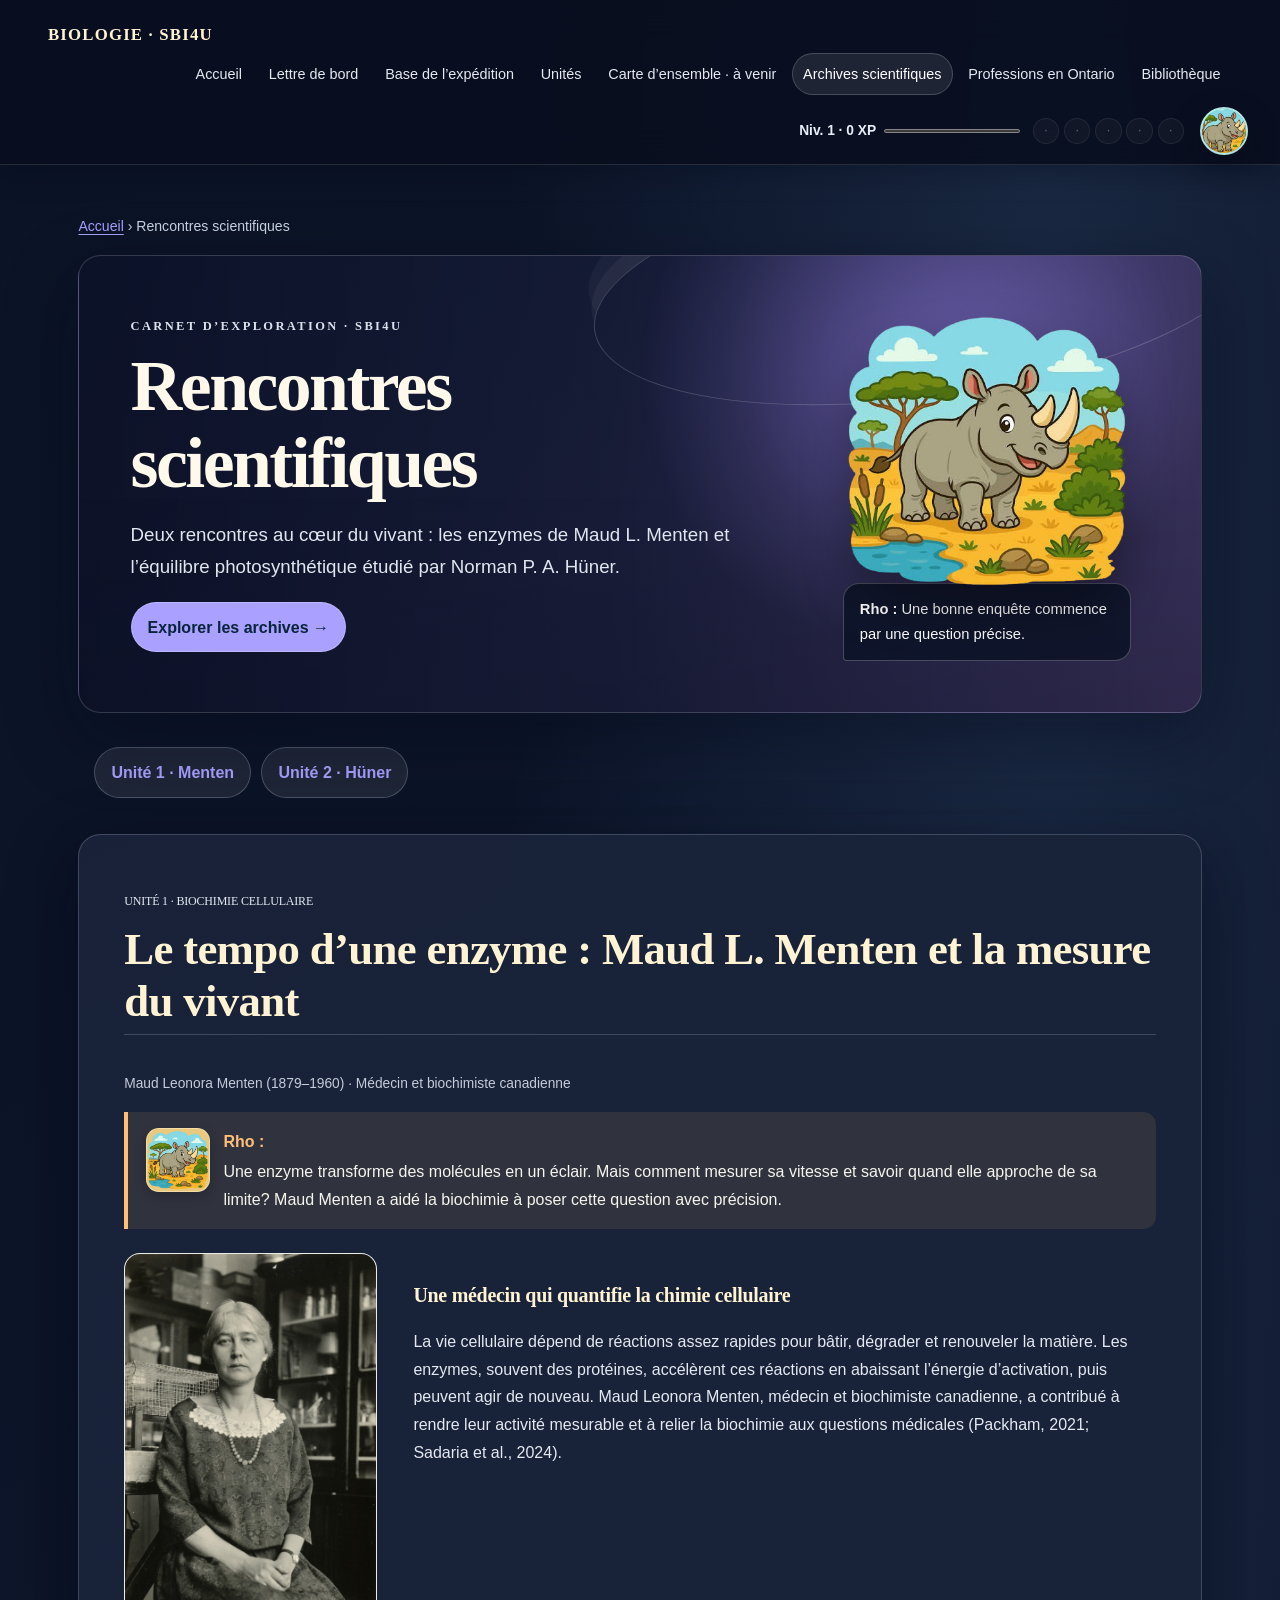
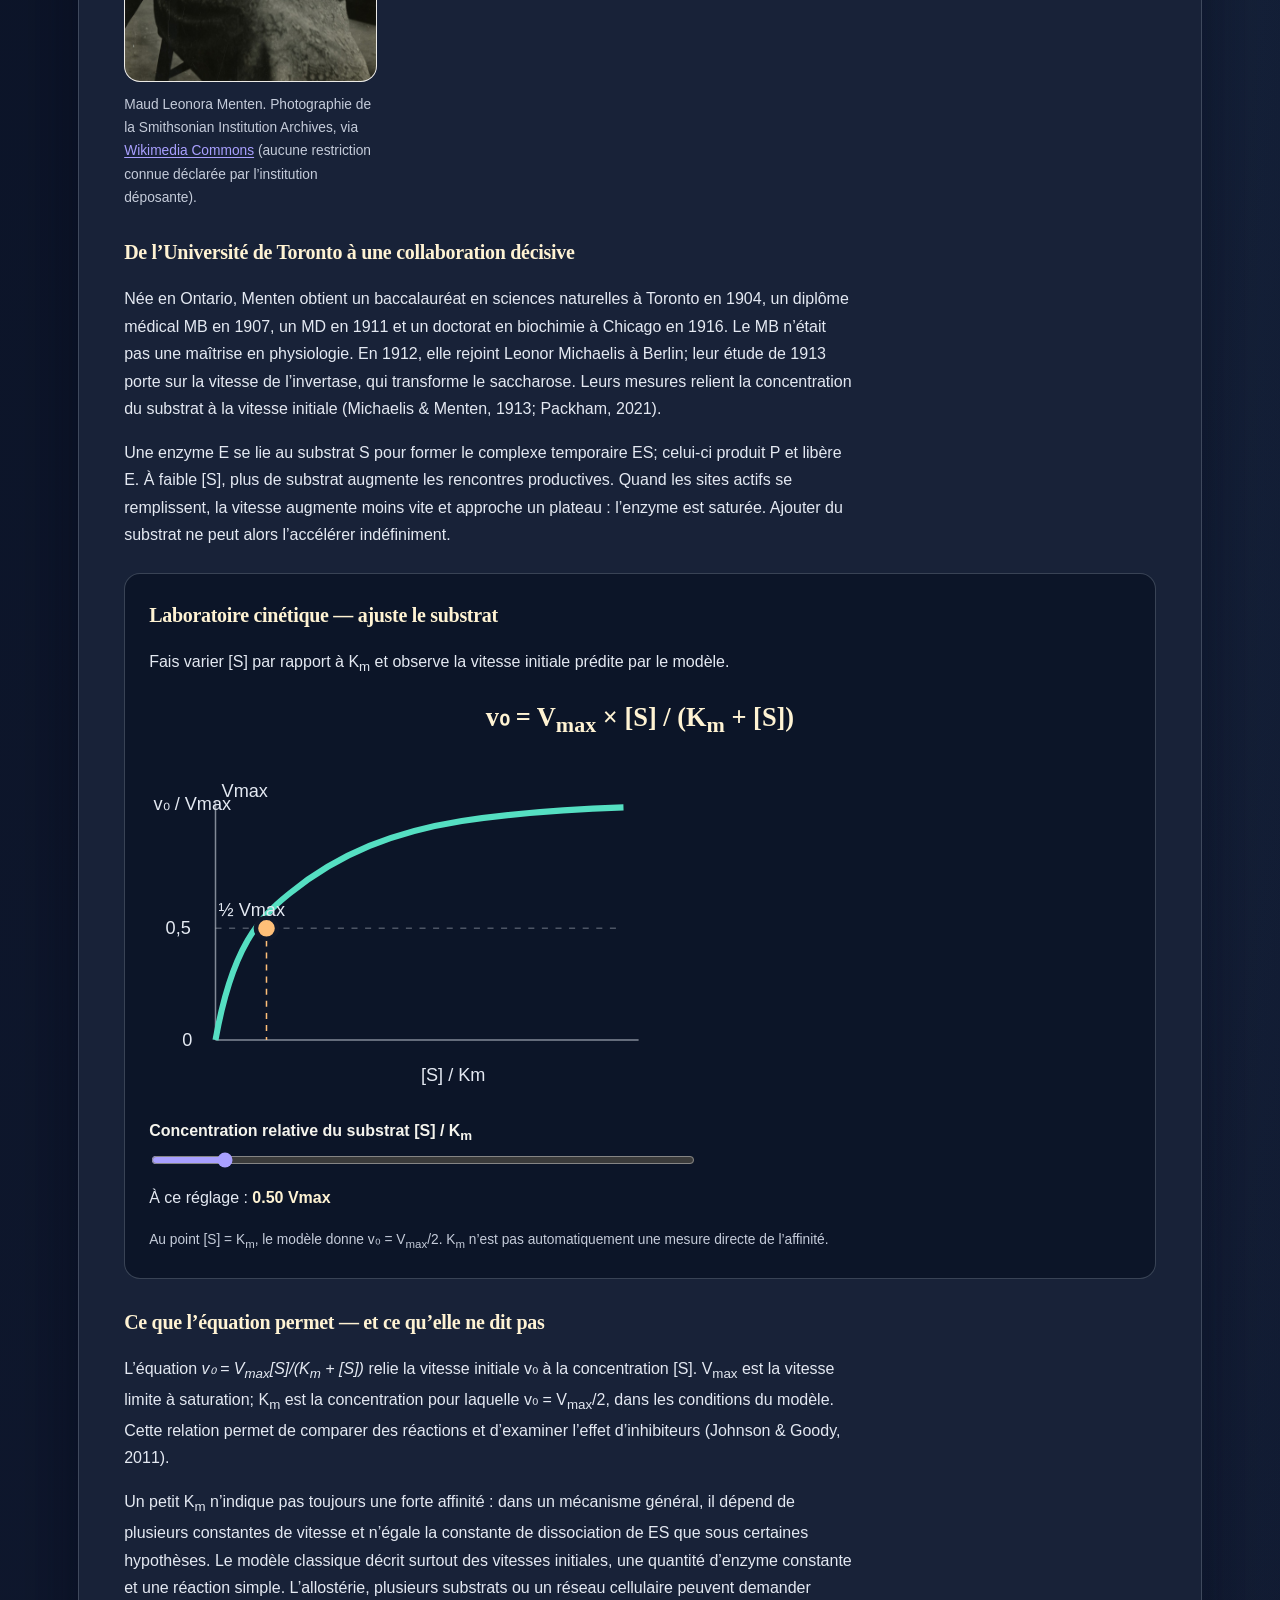
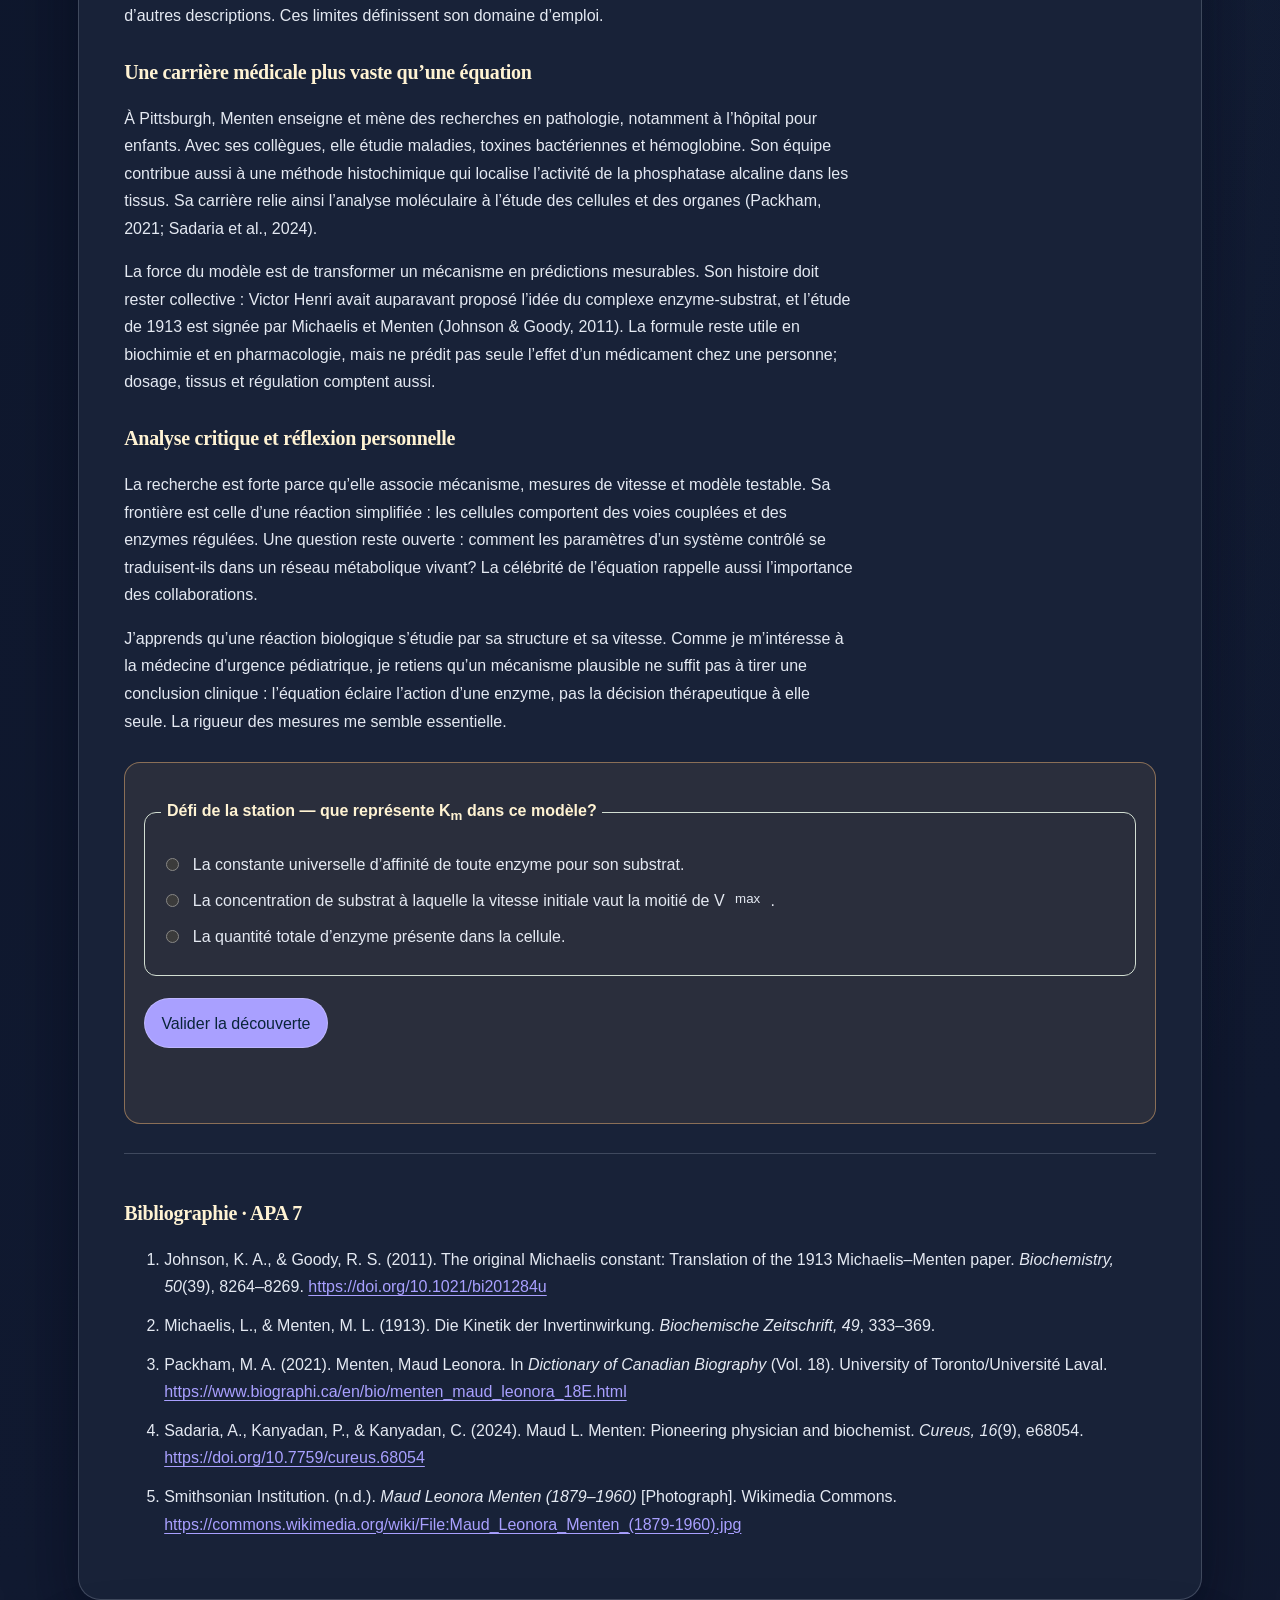
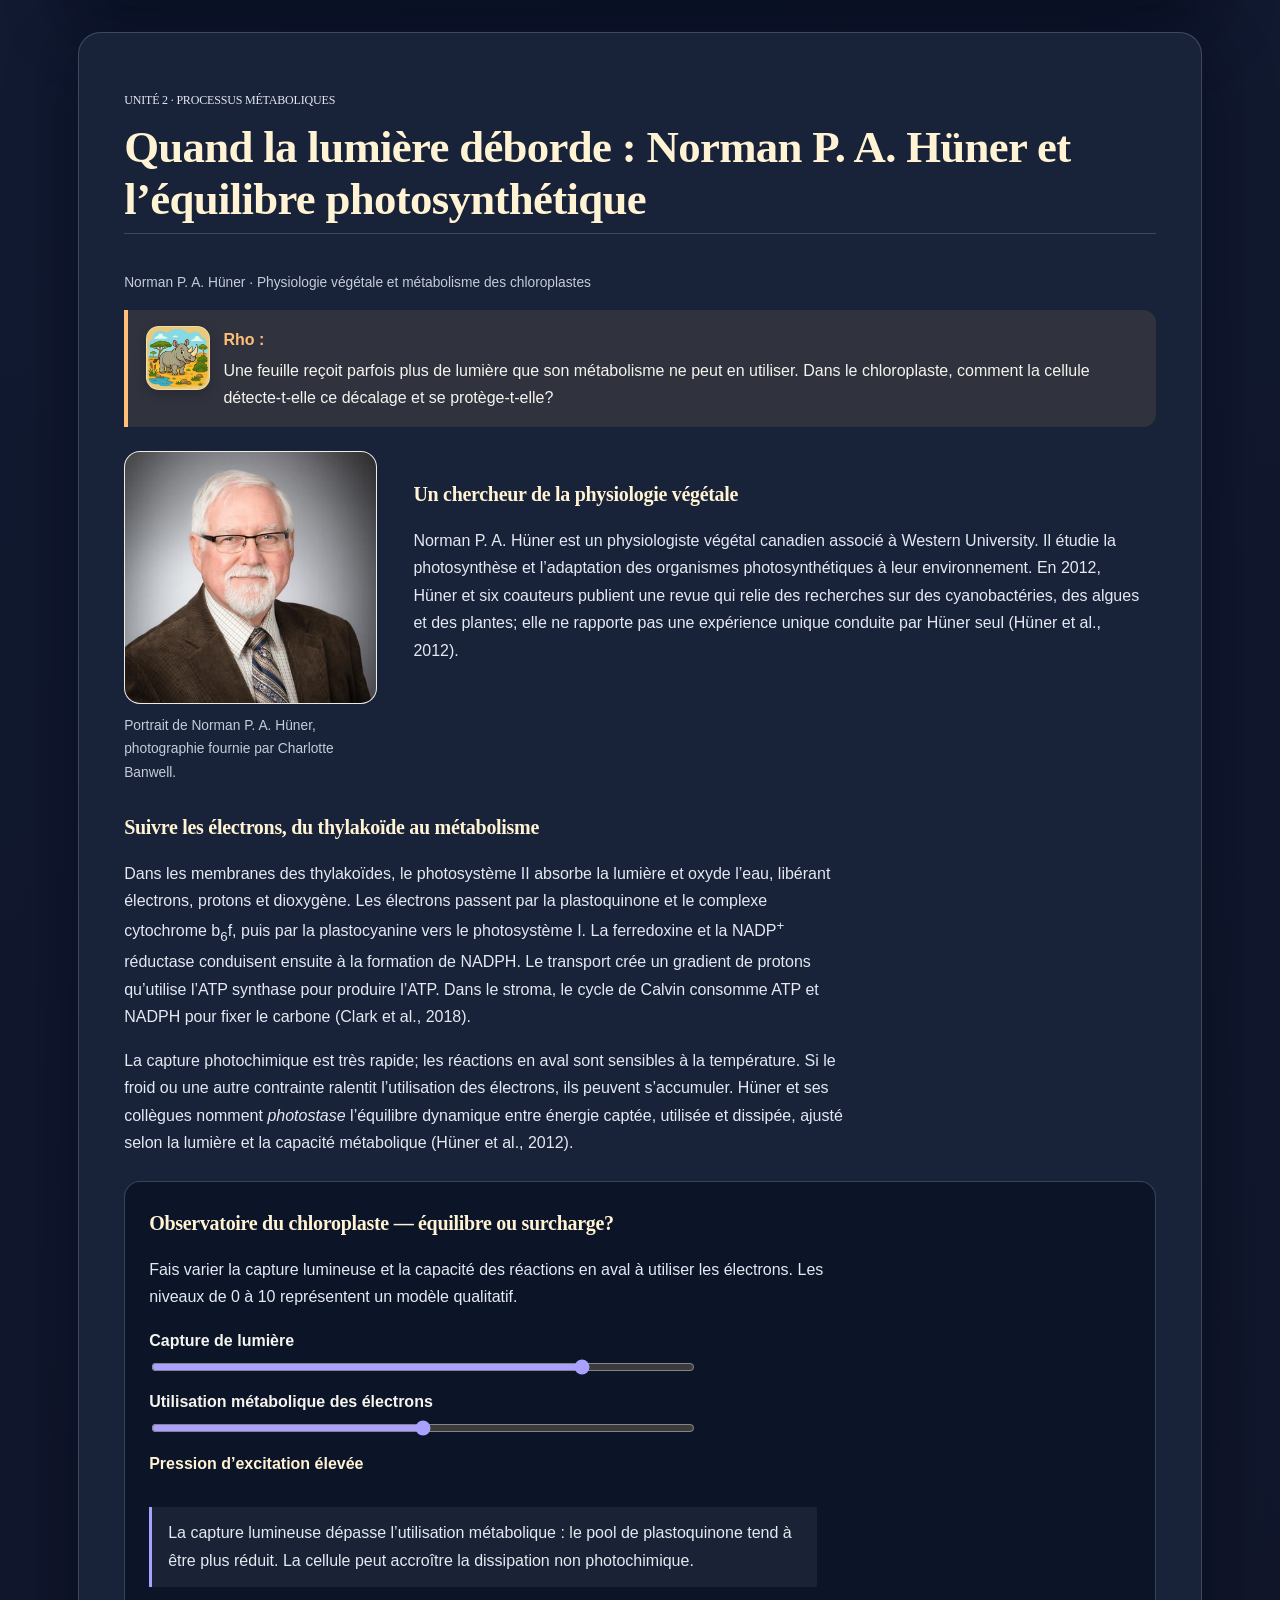
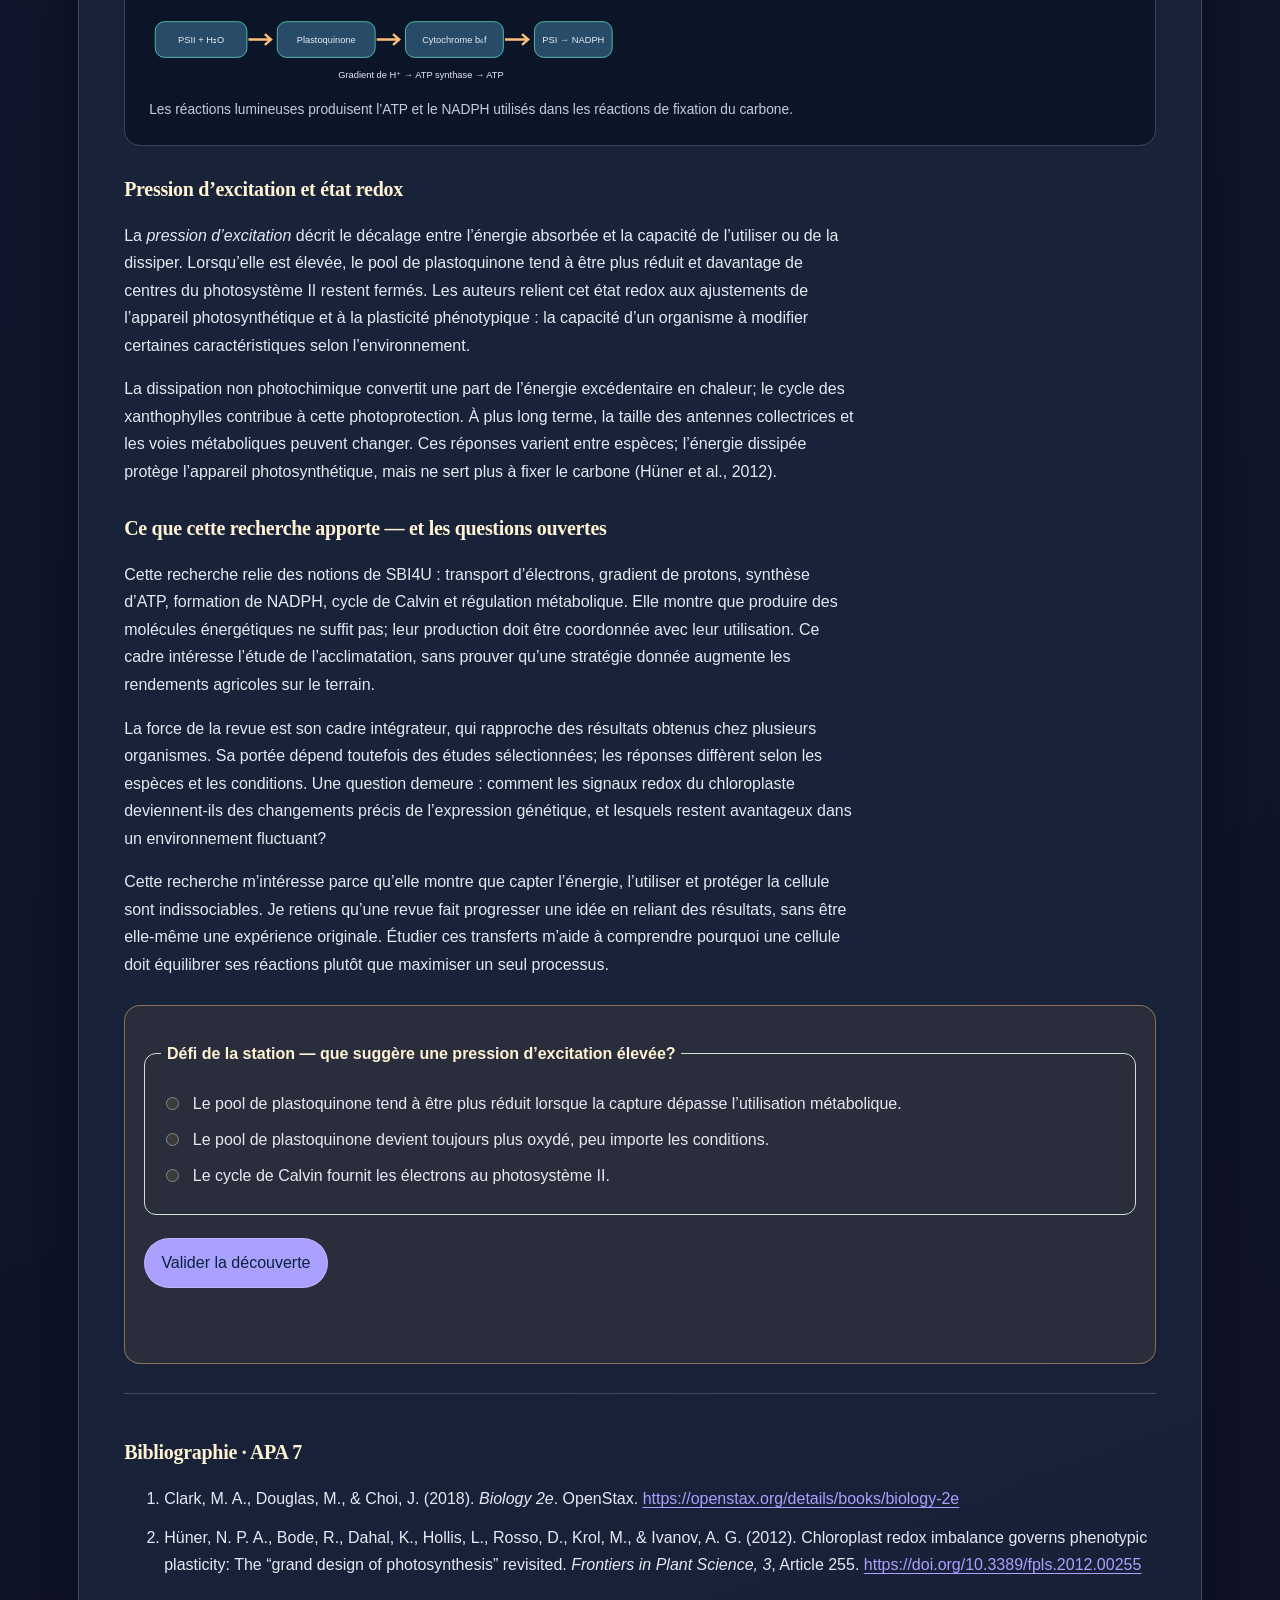
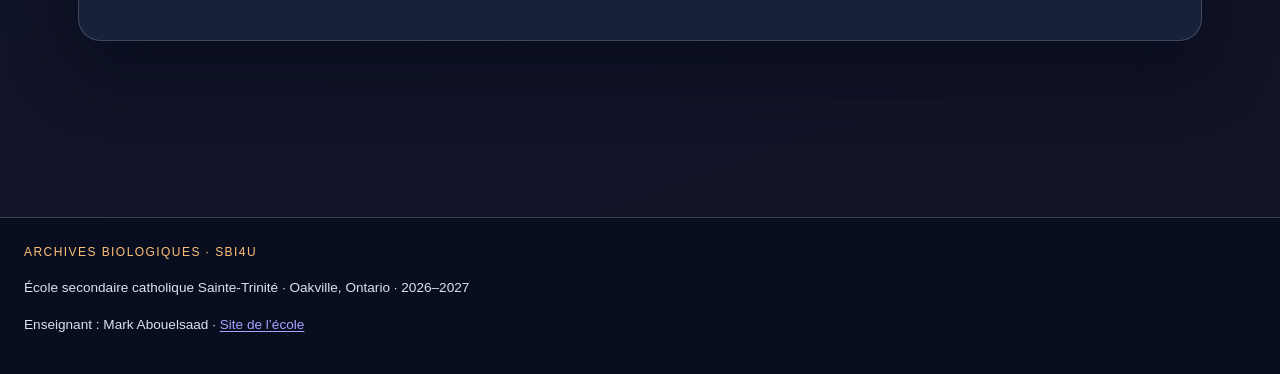
==== commit 619cea16: "Complete Biology Quest website" ====
--- a/articles.html
+++ b/articles.html
@@ -1,5 +1,5 @@
 <!DOCTYPE html>
-<html lang="fr"><head><meta charset="utf-8"/><meta content="width=device-width,initial-scale=1" name="viewport"/><meta content="#fff8df" name="theme-color"/><title>Articles | SBI4U</title><style> :root{--ink:#182b32;--muted:#52646a;--paper:#f5f1e7;--card:#fffdf7;--line:#c9c2b3;--accent:#234c54;--accent2:#8b6947;--u1:#8a6a3e;--u2:#2b7467;--u3:#6d608f;--u4:#28728a;--u5:#587444;--shadow:0 8px 24px rgba(24,43,50,.07)}*{box-sizing:border-box}html{scroll-behavior:smooth;scroll-padding-top:100px}body{margin:0;background:var(--paper);color:var(--ink);font:16px/1.68 Arial,Helvetica,sans-serif}h1,h2,h3,h4,.brand,.eyebrow{font-family:Georgia,'Times New Roman',serif;letter-spacing:.01em}h1{font-size:clamp(2.15rem,5vw,4rem);line-height:1.08;font-weight:500;margin:.3rem 0 1rem}h2{font-size:clamp(1.45rem,3vw,2.1rem);font-weight:500;border-bottom:1px solid var(--line);padding-bottom:.45rem}h3{font-size:1.25rem;font-weight:500}p{max-width:82ch}a{color:#174e5c}a:focus-visible,button:focus-visible,summary:focus-visible,[tabindex]:focus-visible{outline:3px solid #9a6e3e;outline-offset:3px}.top{position:sticky;top:0;z-index:20;background:rgba(245,241,231,.97);border-bottom:1px solid var(--line);backdrop-filter:blur(10px)}nav{max-width:1320px;margin:auto;display:flex;gap:.25rem;align-items:center;flex-wrap:wrap;padding:.65rem 1rem}.brand{font-size:1rem;color:var(--ink);margin-right:auto;text-decoration:none;font-weight:bold}.navbtn{display:inline-flex;align-items:center;padding:.45rem .58rem;border:1px solid transparent;border-radius:2px;background:transparent;color:var(--ink);text-decoration:none;font-size:.82rem;cursor:pointer}.navbtn:hover,.navbtn[aria-current=page]{border-color:var(--line);background:#ebe5d8}main{max-width:1240px;margin:auto;padding:1.4rem clamp(1rem,3vw,2.5rem) 4rem}.hero,.section,.card,.panel,.document{background:var(--card);border:1px solid var(--line);border-radius:2px;box-shadow:var(--shadow)}.hero{padding:clamp(1.4rem,4vw,3.5rem);min-height:260px}.section{padding:clamp(1rem,3vw,2rem);margin:1.3rem 0}.card{padding:1.1rem;box-shadow:none}.eyebrow,.muted,.meta,.small{color:var(--muted)}.eyebrow,.archive-label{font-size:.75rem;letter-spacing:.12em;text-transform:uppercase;color:var(--accent2)}.tag{display:inline-block;padding:.15rem .5rem;border:1px solid var(--line);background:#e7e1d4;font-size:.8rem;margin:.15rem}.grid{display:grid;grid-template-columns:repeat(auto-fit,minmax(min(100%,245px),1fr));gap:1rem}.module{display:block;text-decoration:none;color:inherit;padding:1.15rem;border:1px solid var(--line);background:var(--card);min-height:145px;transition:background .15s,border-color .15s}.module:hover{background:#eee8da;border-color:var(--accent)}.module h2,.module h3{border:0;margin-top:.35rem}.btn,button{font:inherit;cursor:pointer}.btn,button.primary{display:inline-block;background:var(--accent);color:var(--card);border:1px solid var(--accent);padding:.62rem .9rem;text-decoration:none}.btn:hover,button.primary:hover{background:#183a40}.btn.secondary,button.secondary{background:transparent;color:var(--ink);border:1px solid var(--line)}.unit-head{border-left:6px solid var(--unit,var(--accent));padding-left:1rem}.unit-kicker{font-size:.78rem;text-transform:uppercase;letter-spacing:.12em;color:var(--unit,var(--accent));font-weight:bold}.unit-menu{display:flex;gap:.45rem;flex-wrap:wrap;margin:1rem 0}.unit-menu a{display:inline-block;border:1px solid var(--line);padding:.35rem .6rem;text-decoration:none;background:var(--card);color:var(--ink);font-size:.9rem}.unit-menu a:hover{border-color:var(--unit,var(--accent))}.content-section{scroll-margin-top:100px;margin:1.5rem 0}.content-section>h2{margin-bottom:1rem}.split{display:grid;grid-template-columns:repeat(auto-fit,minmax(min(100%,310px),1fr));gap:1rem}.document{max-width:850px;margin:1rem auto;padding:clamp(1.2rem,4vw,3rem)}.document p{max-width:none}.citation{font-size:.9rem;color:var(--muted);border-left:2px solid var(--accent2);padding-left:.75rem}.concept-map{border:1px solid var(--line);background:#fbf8f0;padding:1rem;overflow:auto}.map-network{min-width:660px;display:grid;grid-template-columns:repeat(4,minmax(130px,1fr));gap:.65rem;align-items:center}.concept-node{display:block;min-height:55px;padding:.6rem;border:1px solid var(--unit,var(--accent));background:var(--card);color:var(--ink);text-align:center;border-radius:2px;font-weight:600}.concept-node:hover,.concept-node[aria-pressed=true]{background:var(--unit,var(--accent));color:#fff}.connector{font-size:.78rem;color:var(--muted);text-align:center;padding:.1rem}.map-detail{margin-top:1rem;padding:1rem;border-left:4px solid var(--unit,var(--accent));background:var(--card);min-height:75px}.map-reset{margin-top:.75rem}.tabs{display:flex;gap:.4rem;flex-wrap:wrap;margin:1rem 0}.tabs button{background:transparent;color:var(--ink);border:1px solid var(--line);padding:.5rem .7rem}.tabs button[aria-selected=true]{background:var(--accent);color:white;border-color:var(--accent)}.tab-panel[hidden]{display:none!important}.facts{display:grid;grid-template-columns:repeat(auto-fit,minmax(160px,1fr));gap:.75rem}.fact{border:1px solid var(--line);padding:.8rem;background:#f7f3e9}.fact b{display:block;color:var(--accent)}details{border-top:1px solid var(--line);padding:.8rem 0}summary{cursor:pointer;font-weight:600}fieldset{border:1px solid var(--line);margin:.9rem 0;padding:1rem}legend{font-weight:bold;padding:0 .3rem}.question label{display:block;padding:.25rem 0;cursor:pointer}.feedback{padding:.75rem;margin:.7rem 0;background:#ebe5d8;border-left:3px solid var(--accent)}.feedback:empty{display:none}.source-list li{margin:.4rem 0}.breadcrumbs{font-size:.88rem;color:var(--muted);margin:.5rem 0 1rem}.breadcrumbs a{color:inherit}.prevnext{display:flex;justify-content:space-between;gap:1rem;flex-wrap:wrap;border-top:1px solid var(--line);padding-top:1rem;margin-top:2rem}.checklist label{display:flex;gap:.6rem;align-items:flex-start;padding:.4rem 0}.checklist input{margin-top:.45rem;accent-color:var(--accent)}.searchbar{width:100%;max-width:480px;padding:.65rem;border:1px solid var(--line);font:inherit;background:var(--card);color:var(--ink)}footer{border-top:1px solid var(--line);padding:1.5rem;color:var(--muted);font-size:.85rem} .sr-only{position:absolute;width:1px;height:1px;padding:0;margin:-1px;overflow:hidden;clip:rect(0,0,0,0);white-space:nowrap;border:0}.unit-color-1{--unit:var(--u1)}.unit-color-2{--unit:var(--u2)}.unit-color-3{--unit:var(--u3)}.unit-color-4{--unit:var(--u4)}.unit-color-5{--unit:var(--u5)}@media(max-width:760px){nav{gap:.1rem}.brand{width:100%;margin-bottom:.3rem}.navbtn{font-size:.78rem;padding:.35rem .4rem}main{padding:1rem .75rem 3rem}.map-network{min-width:590px}.hero{min-height:0}}@media(prefers-reduced-motion:reduce){html{scroll-behavior:auto}*{transition:none!important}}
+<html lang="fr"><head><meta charset="utf-8"/><meta content="width=device-width,initial-scale=1" name="viewport"/><meta content="#fff8df" name="theme-color"/><title>Rencontres scientifiques | SBI4U</title><style> :root{--ink:#182b32;--muted:#52646a;--paper:#f5f1e7;--card:#fffdf7;--line:#c9c2b3;--accent:#234c54;--accent2:#8b6947;--u1:#8a6a3e;--u2:#2b7467;--u3:#6d608f;--u4:#28728a;--u5:#587444;--shadow:0 8px 24px rgba(24,43,50,.07)}*{box-sizing:border-box}html{scroll-behavior:smooth;scroll-padding-top:100px}body{margin:0;background:var(--paper);color:var(--ink);font:16px/1.68 Arial,Helvetica,sans-serif}h1,h2,h3,h4,.brand,.eyebrow{font-family:Georgia,'Times New Roman',serif;letter-spacing:.01em}h1{font-size:clamp(2.15rem,5vw,4rem);line-height:1.08;font-weight:500;margin:.3rem 0 1rem}h2{font-size:clamp(1.45rem,3vw,2.1rem);font-weight:500;border-bottom:1px solid var(--line);padding-bottom:.45rem}h3{font-size:1.25rem;font-weight:500}p{max-width:82ch}a{color:#174e5c}a:focus-visible,button:focus-visible,summary:focus-visible,[tabindex]:focus-visible{outline:3px solid #9a6e3e;outline-offset:3px}.top{position:sticky;top:0;z-index:20;background:rgba(245,241,231,.97);border-bottom:1px solid var(--line);backdrop-filter:blur(10px)}nav{max-width:1320px;margin:auto;display:flex;gap:.25rem;align-items:center;flex-wrap:wrap;padding:.65rem 1rem}.brand{font-size:1rem;color:var(--ink);margin-right:auto;text-decoration:none;font-weight:bold}.navbtn{display:inline-flex;align-items:center;padding:.45rem .58rem;border:1px solid transparent;border-radius:2px;background:transparent;color:var(--ink);text-decoration:none;font-size:.82rem;cursor:pointer}.navbtn:hover,.navbtn[aria-current=page]{border-color:var(--line);background:#ebe5d8}main{max-width:1240px;margin:auto;padding:1.4rem clamp(1rem,3vw,2.5rem) 4rem}.hero,.section,.card,.panel,.document{background:var(--card);border:1px solid var(--line);border-radius:2px;box-shadow:var(--shadow)}.hero{padding:clamp(1.4rem,4vw,3.5rem);min-height:260px}.section{padding:clamp(1rem,3vw,2rem);margin:1.3rem 0}.card{padding:1.1rem;box-shadow:none}.eyebrow,.muted,.meta,.small{color:var(--muted)}.eyebrow,.archive-label{font-size:.75rem;letter-spacing:.12em;text-transform:uppercase;color:var(--accent2)}.tag{display:inline-block;padding:.15rem .5rem;border:1px solid var(--line);background:#e7e1d4;font-size:.8rem;margin:.15rem}.grid{display:grid;grid-template-columns:repeat(auto-fit,minmax(min(100%,245px),1fr));gap:1rem}.module{display:block;text-decoration:none;color:inherit;padding:1.15rem;border:1px solid var(--line);background:var(--card);min-height:145px;transition:background .15s,border-color .15s}.module:hover{background:#eee8da;border-color:var(--accent)}.module h2,.module h3{border:0;margin-top:.35rem}.btn,button{font:inherit;cursor:pointer}.btn,button.primary{display:inline-block;background:var(--accent);color:var(--card);border:1px solid var(--accent);padding:.62rem .9rem;text-decoration:none}.btn:hover,button.primary:hover{background:#183a40}.btn.secondary,button.secondary{background:transparent;color:var(--ink);border:1px solid var(--line)}.unit-head{border-left:6px solid var(--unit,var(--accent));padding-left:1rem}.unit-kicker{font-size:.78rem;text-transform:uppercase;letter-spacing:.12em;color:var(--unit,var(--accent));font-weight:bold}.unit-menu{display:flex;gap:.45rem;flex-wrap:wrap;margin:1rem 0}.unit-menu a{display:inline-block;border:1px solid var(--line);padding:.35rem .6rem;text-decoration:none;background:var(--card);color:var(--ink);font-size:.9rem}.unit-menu a:hover{border-color:var(--unit,var(--accent))}.content-section{scroll-margin-top:100px;margin:1.5rem 0}.content-section>h2{margin-bottom:1rem}.split{display:grid;grid-template-columns:repeat(auto-fit,minmax(min(100%,310px),1fr));gap:1rem}.document{max-width:850px;margin:1rem auto;padding:clamp(1.2rem,4vw,3rem)}.document p{max-width:none}.citation{font-size:.9rem;color:var(--muted);border-left:2px solid var(--accent2);padding-left:.75rem}.concept-map{border:1px solid var(--line);background:#fbf8f0;padding:1rem;overflow:auto}.map-network{min-width:660px;display:grid;grid-template-columns:repeat(4,minmax(130px,1fr));gap:.65rem;align-items:center}.concept-node{display:block;min-height:55px;padding:.6rem;border:1px solid var(--unit,var(--accent));background:var(--card);color:var(--ink);text-align:center;border-radius:2px;font-weight:600}.concept-node:hover,.concept-node[aria-pressed=true]{background:var(--unit,var(--accent));color:#fff}.connector{font-size:.78rem;color:var(--muted);text-align:center;padding:.1rem}.map-detail{margin-top:1rem;padding:1rem;border-left:4px solid var(--unit,var(--accent));background:var(--card);min-height:75px}.map-reset{margin-top:.75rem}.tabs{display:flex;gap:.4rem;flex-wrap:wrap;margin:1rem 0}.tabs button{background:transparent;color:var(--ink);border:1px solid var(--line);padding:.5rem .7rem}.tabs button[aria-selected=true]{background:var(--accent);color:white;border-color:var(--accent)}.tab-panel[hidden]{display:none!important}.facts{display:grid;grid-template-columns:repeat(auto-fit,minmax(160px,1fr));gap:.75rem}.fact{border:1px solid var(--line);padding:.8rem;background:#f7f3e9}.fact b{display:block;color:var(--accent)}details{border-top:1px solid var(--line);padding:.8rem 0}summary{cursor:pointer;font-weight:600}fieldset{border:1px solid var(--line);margin:.9rem 0;padding:1rem}legend{font-weight:bold;padding:0 .3rem}.question label{display:block;padding:.25rem 0;cursor:pointer}.feedback{padding:.75rem;margin:.7rem 0;background:#ebe5d8;border-left:3px solid var(--accent)}.feedback:empty{display:none}.source-list li{margin:.4rem 0}.breadcrumbs{font-size:.88rem;color:var(--muted);margin:.5rem 0 1rem}.breadcrumbs a{color:inherit}.prevnext{display:flex;justify-content:space-between;gap:1rem;flex-wrap:wrap;border-top:1px solid var(--line);padding-top:1rem;margin-top:2rem}.checklist label{display:flex;gap:.6rem;align-items:flex-start;padding:.4rem 0}.checklist input{margin-top:.45rem;accent-color:var(--accent)}.searchbar{width:100%;max-width:480px;padding:.65rem;border:1px solid var(--line);font:inherit;background:var(--card);color:var(--ink)}footer{border-top:1px solid var(--line);padding:1.5rem;color:var(--muted);font-size:.85rem} .sr-only{position:absolute;width:1px;height:1px;padding:0;margin:-1px;overflow:hidden;clip:rect(0,0,0,0);white-space:nowrap;border:0}.unit-color-1{--unit:var(--u1)}.unit-color-2{--unit:var(--u2)}.unit-color-3{--unit:var(--u3)}.unit-color-4{--unit:var(--u4)}.unit-color-5{--unit:var(--u5)}@media(max-width:760px){nav{gap:.1rem}.brand{width:100%;margin-bottom:.3rem}.navbtn{font-size:.78rem;padding:.35rem .4rem}main{padding:1rem .75rem 3rem}.map-network{min-width:590px}.hero{min-height:0}}@media(prefers-reduced-motion:reduce){html{scroll-behavior:auto}*{transition:none!important}}
 /* Améliorations visuelles et d’accessibilité */
 :root{
   --ink:#18332b;--muted:#526b61;--paper:#f3f6ef;--card:#ffffff;--line:#d2ded2;
@@ -93,6 +93,6 @@
 .opening-letter{border-top:6px solid #b82e67;background:linear-gradient(145deg,#fffdf7 0%,#fffdf7 72%,#fff5d9 100%)}
 .opening-letter .letter-date{color:#926100;text-align:right;font-weight:600}
 .opening-letter .letter-signature{color:#b82e67;font-family:Georgia,'Times New Roman',serif;font-size:1.2rem}
-</style><link rel="stylesheet" href="site.css"/></head><body class=""><a class="skip-link" href="#contenu">Passer au contenu</a><header class="top"><nav aria-label="Navigation principale"><a class="brand" href="index.html">BIOLOGIE · SBI4U</a><a class="navbtn" href="index.html">Accueil</a><a class="navbtn" href="lettre-ouverture.html">Lettre d’ouverture</a><a class="navbtn" href="presentation.html">Présentation</a><a class="navbtn" href="index.html#unites">Unités</a><span aria-disabled="true" class="navbtn">Carte globale · en préparation</span><a class="navbtn" href="articles.html">Articles</a><a class="navbtn" href="carrieres.html">Carrières</a><a class="navbtn" href="bibliographie.html">Sources</a></nav></header><main id="contenu"><div class="breadcrumbs"><a href="index.html">Accueil</a> › Articles scientifiques et analyses</div><section class="hero"><p class="eyebrow">Dossier de recherche</p><h1>Articles scientifiques et analyses</h1><p>Analyses critiques complètes des deux articles associés aux unités déjà terminées. Les textes originaux des magazines ne sont pas reproduits; les résumés et analyses ci-dessous sont rédigés pour ce portfolio.</p></section><section class="content-section" id="article"><h2>5. Article scientifique et analyse critique</h2><div class="card"><div class="card article"><p>Clara Villeneuve — 13 novembre 2025 · Québec Science</p><p>Résumé : L’article présente les hémifusomes, des structures constituées de deux vésicules partiellement fusionnées, observées grâce à la cryotomographie électronique. Les chercheurs proposent qu’elles participent à la formation de nouvelles vésicules impliquées dans le transport et le recyclage de composants cellulaires. L’article souligne qu’une structure récemment observée peut ouvrir de nouvelles questions sur l’organisation des cellules, tout en distinguant l’observation de la fonction encore à étudier.</p><div class="analysis"><div><h4>Question et nature de la source</h4><p>L’article de Clara Villeneuve publié par Québec Science le 13 novembre 2025 présente une découverte de biologie cellulaire : les hémifusomes, des structures constituées de deux vésicules partiellement fusionnées. Il s’agit d’un article de vulgarisation qui résume une recherche publiée dans Nature Communications; ce n’est pas le rapport scientifique primaire lui-même. Cette distinction est importante : l’article permet de comprendre l’enjeu et la portée possible de la découverte, mais les détails complets du protocole et des données doivent être cherchés dans l’étude originale.</p></div><div><h4>Méthode et qualité des preuves</h4><p>La méthode mise de l’avant est la cryotomographie électronique. La congélation rapide permet de préserver l’organisation des structures cellulaires pour les observer en trois dimensions à une résolution élevée. C’est une force de la recherche, parce qu’une structure très petite ou transitoire peut être difficile à distinguer avec une microscopie conventionnelle. L’observation d’une structure physique constitue une preuve de son existence dans les échantillons étudiés. En revanche, observer une structure ne suffit pas à démontrer toutes ses fonctions. Le rôle proposé des hémifusomes dans la formation de vésicules et le recyclage cellulaire doit être évalué par des expériences complémentaires.</p></div><div><h4>Forces, limites et interprétation</h4><p>La principale force de l’article est de séparer la découverte d’une structure de la recherche sur son rôle : le texte présente la fonction comme une possibilité scientifique plutôt que comme une application médicale déjà établie. La limite est celle de la vulgarisation : un texte court ne peut pas présenter tous les contrôles, la taille des échantillons, les incertitudes ou les résultats qui n’ont pas été concluants. Il faut aussi éviter de généraliser trop vite à toutes les cellules ou à tous les organismes si les observations ont été réalisées dans des contextes précis. La présence d’une nouvelle structure ne signifie pas automatiquement qu’elle explique une maladie ou qu’elle permettra bientôt de créer un traitement.</p></div><div><h4>Lien avec le cours et la société</h4><p>Cette découverte se rattache directement à la biochimie cellulaire : les membranes, les protéines et les vésicules participent à l’organisation interne de la cellule. Le transport membranaire permet aux cellules de déplacer, trier et recycler des substances. Elle rappelle aussi que les connaissances biologiques changent avec l’amélioration des outils d’observation. Dans un contexte de santé, comprendre le fonctionnement des organites peut éventuellement aider à formuler de nouvelles questions sur certaines maladies, mais cette possibilité ne doit pas être présentée comme un résultat clinique acquis. Le progrès scientifique passe par plusieurs étapes entre l’observation fondamentale et une application chez l’humain.</p></div><div><h4>Réflexion personnelle et question ouverte</h4><p>Ce que je retiens est qu’on ne doit pas confondre une découverte intéressante avec une conclusion définitive. J’aime le fait que la biologie permette d’expliquer des phénomènes invisibles à l’œil nu et que de nouvelles technologies puissent modifier notre compréhension d’une cellule. Pour moi, c’est aussi une leçon sur la façon de lire les nouvelles scientifiques : je dois repérer ce qui a été observé directement, ce que les chercheurs proposent comme explication et ce qui reste à démontrer. Une question demeure : dans quels types de cellules les hémifusomes sont-ils présents, et quelles expériences permettraient de montrer précisément leur rôle dans la formation ou le recyclage des vésicules?</p></div></div><p class="source"><a href="https://www.quebecscience.qc.ca/sante/hemifusome-organite-cellules/" rel="noopener noreferrer" target="_blank">Lire l’article</a></p></div></div></section><section class="content-section" id="article"><h2>6. Article scientifique et analyse critique</h2><div class="card"><div class="card article"><p>Bruno Lamolet — 4 février 2026 · Québec Science</p><p>Résumé : L’article examine comment les neurosciences et la physiologie sont utilisées pour étudier la performance sportive. Il décrit notamment l’entraînement en conditions hypoxiques, les mécanismes de fatigue et l’attention durant l’effort. Il rapporte les points de vue de chercheurs et de spécialistes de la performance et souligne que le transfert des résultats de la recherche vers la pratique sportive peut prendre du temps.</p><div class="analysis"><div><h4>Question et nature de la source</h4><p>L’article de Bruno Lamolet, publié par Québec Science le 4 février 2026, examine la place grandissante des neurosciences dans l’entraînement sportif. Il décrit notamment le travail de spécialistes de la performance, l’utilisation de chambres hypoxiques et les recherches sur la fatigue, l’attention et l’état de concentration appelé « être dans la zone ». C’est un reportage de vulgarisation qui réunit des entrevues et des références à des travaux antérieurs; il ne présente pas une seule expérience contrôlée avec une méthode unique. Il faut donc évaluer séparément les exemples rapportés et les conclusions générales qu’on pourrait en tirer.</p></div><div><h4>Méthodes et qualité des preuves</h4><p>Une force de l’article est de faire entendre plusieurs personnes qui travaillent dans des contextes différents : recherche universitaire et entraînement appliqué. Il explique aussi pourquoi les résultats d’un laboratoire ne sont pas automatiquement transposés dans un programme sportif. Cependant, les entrevues d’experts et les exemples de terrain ne remplacent pas, à eux seuls, des essais contrôlés. Pour mesurer l’efficacité d’une intervention, il faudrait préciser la population étudiée, le type d’entraînement, la durée, les indicateurs utilisés et la comparaison avec un groupe témoin approprié. Les effets peuvent varier selon le sport, l’âge, le niveau d’entraînement et l’état de santé des athlètes.</p></div><div><h4>Forces, limites et biais possibles</h4><p>L’article est utile parce qu’il ne présente pas la performance comme une simple question de force musculaire : le mouvement dépend aussi du système nerveux, de la perception, de l’attention et de la façon dont l’effort est géré. Il souligne également un défi réel de communication entre recherche et pratique. Une limite est que l’expression « nouvelle frontière » peut donner l’impression que les techniques présentées sont toutes déjà prouvées ou accessibles, alors que les niveaux de preuve peuvent différer. Le contexte de sport de haut niveau ne correspond pas toujours aux besoins d’une personne qui pratique une activité physique pour sa santé. Les bénéfices potentiels doivent être mis en balance avec la sécurité, le coût et la pertinence de chaque intervention.</p></div><div><h4>Lien avec le cours et application personnelle</h4><p>Le lien avec les processus métaboliques est que l’effort demande de l’ATP, et que les cellules doivent continuellement transférer l’énergie chimique pour soutenir la contraction musculaire et les fonctions physiologiques. L’utilisation de l’oxygène, la respiration cellulaire et les réponses du système nerveux contribuent ensemble à la performance et à la sensation de fatigue. Comme joueuse de soccer, je reconnais que la performance dépend de plusieurs facteurs à la fois : préparation physique, concentration, récupération, environnement et technique. L’article m’aide à relier des mécanismes cellulaires à une expérience concrète, sans réduire la fatigue à une seule cause.</p></div><div><h4>Réflexion critique et question ouverte</h4><p>Je trouve intéressant que la science du sport relie la physiologie, le métabolisme et le cerveau. Je resterais toutefois prudente avant d’adopter une méthode présentée comme innovante : il faut savoir si les résultats ont été reproduits, si l’amélioration est significative et si elle se maintient à long terme. Une question demeure : quelles interventions liées au cerveau améliorent réellement la performance dans des conditions de compétition, plutôt que seulement dans un test de laboratoire? Pour y répondre, il faudrait comparer plusieurs méthodes avec des indicateurs objectifs, publier les résultats négatifs aussi bien que positifs et suivre les athlètes assez longtemps pour évaluer les effets secondaires éventuels.</p></div></div><p class="source"><a href="https://www.quebecscience.qc.ca/neurosciences/neurosciences-nouvelle-frontiere-performance-sportive/" rel="noopener noreferrer" target="_blank">Lire l’article</a></p></div></div></section><section class="section"><p class="eyebrow">Version intermédiaire</p><h2>À compléter ultérieurement</h2><p>Cette page rassemble les informations déjà préparées pour les unités 1 et 2. Les contenus des unités 3, 4 et 5 seront ajoutés lorsque ces unités auront été étudiées.</p><p><a class="btn secondary" href="index.html">Retour à l’accueil</a></p></section></main><footer><div class="archive-label">Archives biologiques · SBI4U</div><p>École secondaire catholique Sainte-Trinité · Oakville, Ontario · 2026–2027</p><p>Enseignant : Mark Abouelsaad · <a href="https://esst.cscmonavenir.ca" rel="noopener noreferrer" target="_blank">Site de l’école</a></p></footer><script>function selectConcept(btn,details){document.querySelectorAll('.concept-node[aria-pressed="true"]').forEach(n=>n.setAttribute('aria-pressed','false'));btn.setAttribute('aria-pressed','true');const box=document.getElementById(details);if(box)box.innerHTML='<h3>'+btn.dataset.title+'</h3><p>'+btn.dataset.definition+'</p><p><b>Exemple :</b> '+btn.dataset.example+'</p><p><b>Erreur fréquente :</b> '+btn.dataset.error+'</p><p><b>Unité :</b> '+btn.dataset.unit+'</p><p><b>Source :</b> '+btn.dataset.source+'</p>';}function resetMap(id){const d=document.getElementById(id);if(d)d.innerHTML='<p>Sélectionne un concept dans la carte pour afficher sa fiche détaillée.</p>';document.querySelectorAll('.concept-node').forEach(n=>n.setAttribute('aria-pressed','false'));}function setupQuiz(formId,feedbackId){const f=document.getElementById(formId);if(!f)return;f.addEventListener('submit',e=>{e.preventDefault();let score=0;const qs=[...f.querySelectorAll('[data-answer]')];let missing=0;qs.forEach(q=>{const checked=q.querySelector('input:checked');if(!checked){missing++;return}if(checked.value===q.dataset.answer)score++});const box=document.getElementById(feedbackId);if(missing){box.textContent='Réponds à toutes les questions avant de corriger.';return}const explanations=qs.map((q,i)=>{const ok=q.querySelector('input:checked').value===q.dataset.answer;return (i+1)+'. '+(ok?'Correct. ':'À revoir. ')+q.dataset.explanation}).join(' ');box.innerHTML='<p><b>Résultat :</b> '+score+' / '+qs.length+'</p><p>'+explanations+'</p>';});const reset=f.querySelector('[type=reset]');if(reset)reset.addEventListener('click',()=>{const b=document.getElementById(feedbackId);if(b)b.textContent='';});}function setupGlossary(inputId,filterId,listId){const input=document.getElementById(inputId),filter=document.getElementById(filterId),list=document.getElementById(listId);if(!list)return;function apply(){const q=(input?.value||'').toLocaleLowerCase('fr'),u=filter?.value||'all';list.querySelectorAll('[data-term]').forEach(el=>{el.hidden=!(el.dataset.term.toLocaleLowerCase('fr').includes(q)&&(u==='all'||el.dataset.unit===u))})}input?.addEventListener('input',apply);filter?.addEventListener('change',apply)}</script>
+</style><link rel="stylesheet" href="site.css"/><link rel="stylesheet" href="adventure.css"/></head><body class=""><a class="skip-link" href="#contenu">Passer au contenu</a><header class="top"><nav aria-label="Navigation principale"><a class="brand" href="index.html">BIOLOGIE · SBI4U</a><a class="navbtn" href="index.html">Accueil</a><a class="navbtn" href="lettre-ouverture.html">Lettre de bord</a><a class="navbtn" href="presentation.html">Base de l’expédition</a><a class="navbtn" href="index.html#unites">Unités</a><span aria-disabled="true" class="navbtn">Carte d’ensemble · à venir</span><a class="navbtn" href="articles.html">Archives scientifiques</a><a class="navbtn" href="carrieres.html">Professions en Ontario</a><a class="navbtn" href="bibliographie.html">Bibliothèque</a></nav></header><main id="contenu"><div class="breadcrumbs"><a href="index.html">Accueil</a> › Rencontres scientifiques</div><section class="hero"><p class="eyebrow">Dossier de recherche</p><h1>Rencontres scientifiques</h1><p>Deux rencontres au cœur du vivant : les enzymes de Maud L. Menten et l’équilibre photosynthétique étudié par Norman P. A. Hüner.</p></section><nav class="archive-jump" aria-label="Choisir une découverte"><a class="btn secondary" href="#menten">Unité 1 · Menten</a><a class="btn secondary" href="#huner">Unité 2 · Hüner</a></nav><section class="content-section" id="menten"><article class="feature-article"><p class="eyebrow">Unité 1 · Biochimie cellulaire</p><h2>Le tempo d’une enzyme : Maud L. Menten et la mesure du vivant</h2><p class="article-meta">Maud Leonora Menten (1879–1960) · Médecin et biochimiste canadienne</p><div class="rho-note"><strong>Rho :</strong> Une enzyme transforme des molécules en un éclair. Mais comment mesurer sa vitesse et savoir quand elle approche de sa limite? Maud Menten a aidé la biochimie à poser cette question avec précision.</div><div class="article-lead"><figure class="scientist-portrait"><img src="assets/maud-menten.jpg" alt="Maud Leonora Menten assise dans un laboratoire, photographie en noir et blanc" loading="lazy"/><figcaption>Maud Leonora Menten. Photographie de la Smithsonian Institution Archives, via <a href="https://commons.wikimedia.org/wiki/File:Maud_Leonora_Menten_(1879-1960).jpg" rel="noopener noreferrer" target="_blank">Wikimedia Commons</a> (aucune restriction connue déclarée par l’institution déposante).</figcaption></figure><div><h3>Une médecin qui quantifie la chimie cellulaire</h3><p>La vie cellulaire dépend de réactions assez rapides pour bâtir, dégrader et renouveler la matière. Les enzymes, souvent des protéines, accélèrent ces réactions en abaissant l’énergie d’activation, puis peuvent agir de nouveau. Maud Leonora Menten, médecin et biochimiste canadienne, a contribué à rendre leur activité mesurable et à relier la biochimie aux questions médicales (Packham, 2021; Sadaria et al., 2024).</p></div></div><h3>De l’Université de Toronto à une collaboration décisive</h3><p>Née en Ontario, Menten obtient un baccalauréat en sciences naturelles à Toronto en 1904, un diplôme médical MB en 1907, un MD en 1911 et un doctorat en biochimie à Chicago en 1916. Le MB n’était pas une maîtrise en physiologie. En 1912, elle rejoint Leonor Michaelis à Berlin; leur étude de 1913 porte sur la vitesse de l’invertase, qui transforme le saccharose. Leurs mesures relient la concentration du substrat à la vitesse initiale (Michaelis &amp; Menten, 1913; Packham, 2021).</p><p>Une enzyme E se lie au substrat S pour former le complexe temporaire ES; celui-ci produit P et libère E. À faible [S], plus de substrat augmente les rencontres productives. Quand les sites actifs se remplissent, la vitesse augmente moins vite et approche un plateau : l’enzyme est saturée. Ajouter du substrat ne peut alors l’accélérer indéfiniment.</p><div class="interactive-figure" data-menten-model><h3>Laboratoire cinétique — ajuste le substrat</h3><p>Fais varier [S] par rapport à K<sub>m</sub> et observe la vitesse initiale prédite par le modèle.</p><div class="equation" role="img" aria-label="v zéro égale V maximum fois la concentration de substrat, divisée par K m plus la concentration de substrat">v₀ = V<sub>max</sub> × [S] / (K<sub>m</sub> + [S])</div><svg class="interactive-chart" viewBox="0 0 360 230" role="img" aria-labelledby="menten-chart-title menten-chart-desc"><title id="menten-chart-title">Courbe de Michaelis-Menten</title><desc id="menten-chart-desc">La vitesse initiale augmente avec la concentration du substrat puis approche V maximum; le point se déplace avec le curseur.</desc><line class="chart-grid" x1="44" y1="114" x2="314" y2="114"/><line class="chart-axis" x1="44" y1="188" x2="324" y2="188"/><line class="chart-axis" x1="44" y1="188" x2="44" y2="30"/><path class="chart-line" d="M44 188 C55 126 73 107 93 91 C126 64 163 50 207 43 C247 37 284 35 314 34"/><line class="chart-guide" data-rate-guide x1="78" y1="114" x2="78" y2="188"/><circle class="chart-marker" data-rate-marker cx="78" cy="114" r="7"/><text x="3" y="36">v₀ / Vmax</text><text x="11" y="118">0,5</text><text x="22" y="192">0</text><text x="180" y="215">[S] / Km</text><text x="46" y="106">½ Vmax</text><text x="48" y="27">Vmax</text></svg><label for="menten-substrate">Concentration relative du substrat [S] / K<sub>m</sub></label><input id="menten-substrate" type="range" min="0" max="8" step="0.1" value="1" data-substrate-ratio aria-describedby="menten-rate"/><p id="menten-rate">À ce réglage : <output data-rate-output aria-live="polite">0.50 Vmax</output></p><figcaption>Au point [S] = K<sub>m</sub>, le modèle donne v₀ = V<sub>max</sub>/2. K<sub>m</sub> n’est pas automatiquement une mesure directe de l’affinité.</figcaption></div><h3>Ce que l’équation permet — et ce qu’elle ne dit pas</h3><p>L’équation <em>v₀ = V<sub>max</sub>[S]/(K<sub>m</sub> + [S])</em> relie la vitesse initiale v₀ à la concentration [S]. V<sub>max</sub> est la vitesse limite à saturation; K<sub>m</sub> est la concentration pour laquelle v₀ = V<sub>max</sub>/2, dans les conditions du modèle. Cette relation permet de comparer des réactions et d’examiner l’effet d’inhibiteurs (Johnson &amp; Goody, 2011).</p><p>Un petit K<sub>m</sub> n’indique pas toujours une forte affinité : dans un mécanisme général, il dépend de plusieurs constantes de vitesse et n’égale la constante de dissociation de ES que sous certaines hypothèses. Le modèle classique décrit surtout des vitesses initiales, une quantité d’enzyme constante et une réaction simple. L’allostérie, plusieurs substrats ou un réseau cellulaire peuvent demander d’autres descriptions. Ces limites définissent son domaine d’emploi.</p><h3>Une carrière médicale plus vaste qu’une équation</h3><p>À Pittsburgh, Menten enseigne et mène des recherches en pathologie, notamment à l’hôpital pour enfants. Avec ses collègues, elle étudie maladies, toxines bactériennes et hémoglobine. Son équipe contribue aussi à une méthode histochimique qui localise l’activité de la phosphatase alcaline dans les tissus. Sa carrière relie ainsi l’analyse moléculaire à l’étude des cellules et des organes (Packham, 2021; Sadaria et al., 2024).</p><p>La force du modèle est de transformer un mécanisme en prédictions mesurables. Son histoire doit rester collective : Victor Henri avait auparavant proposé l’idée du complexe enzyme-substrat, et l’étude de 1913 est signée par Michaelis et Menten (Johnson &amp; Goody, 2011). La formule reste utile en biochimie et en pharmacologie, mais ne prédit pas seule l’effet d’un médicament chez une personne; dosage, tissus et régulation comptent aussi.</p><h3>Analyse critique et réflexion personnelle</h3><p>La recherche est forte parce qu’elle associe mécanisme, mesures de vitesse et modèle testable. Sa frontière est celle d’une réaction simplifiée : les cellules comportent des voies couplées et des enzymes régulées. Une question reste ouverte : comment les paramètres d’un système contrôlé se traduisent-ils dans un réseau métabolique vivant? La célébrité de l’équation rappelle aussi l’importance des collaborations.</p><p>J’apprends qu’une réaction biologique s’étudie par sa structure et sa vitesse. Comme je m’intéresse à la médecine d’urgence pédiatrique, je retiens qu’un mécanisme plausible ne suffit pas à tirer une conclusion clinique : l’équation éclaire l’action d’une enzyme, pas la décision thérapeutique à elle seule. La rigueur des mesures me semble essentielle.</p><form class="scientist-challenge" data-scientist-challenge="menten" data-answer="km"><fieldset><legend>Défi de la station — que représente K<sub>m</sub> dans ce modèle?</legend><label><input type="radio" name="menten-answer" value="affinity"/>La constante universelle d’affinité de toute enzyme pour son substrat.</label><label><input type="radio" name="menten-answer" value="km"/>La concentration de substrat à laquelle la vitesse initiale vaut la moitié de V<sub>max</sub>.</label><label><input type="radio" name="menten-answer" value="amount"/>La quantité totale d’enzyme présente dans la cellule.</label></fieldset><button class="mission-submit" type="submit">Valider la découverte</button><p data-challenge-feedback role="status" aria-live="polite"></p></form><div class="article-bibliography"><h3>Bibliographie · APA 7</h3><ol><li>Johnson, K. A., &amp; Goody, R. S. (2011). The original Michaelis constant: Translation of the 1913 Michaelis–Menten paper. <em>Biochemistry, 50</em>(39), 8264–8269. <a href="https://doi.org/10.1021/bi201284u" rel="noopener noreferrer" target="_blank">https://doi.org/10.1021/bi201284u</a></li><li>Michaelis, L., &amp; Menten, M. L. (1913). Die Kinetik der Invertinwirkung. <em>Biochemische Zeitschrift, 49</em>, 333–369.</li><li>Packham, M. A. (2021). Menten, Maud Leonora. In <em>Dictionary of Canadian Biography</em> (Vol. 18). University of Toronto/Université Laval. <a href="https://www.biographi.ca/en/bio/menten_maud_leonora_18E.html" rel="noopener noreferrer" target="_blank">https://www.biographi.ca/en/bio/menten_maud_leonora_18E.html</a></li><li>Sadaria, A., Kanyadan, P., &amp; Kanyadan, C. (2024). Maud L. Menten: Pioneering physician and biochemist. <em>Cureus, 16</em>(9), e68054. <a href="https://doi.org/10.7759/cureus.68054" rel="noopener noreferrer" target="_blank">https://doi.org/10.7759/cureus.68054</a></li><li>Smithsonian Institution. (n.d.). <em>Maud Leonora Menten (1879–1960)</em> [Photograph]. Wikimedia Commons. <a href="https://commons.wikimedia.org/wiki/File:Maud_Leonora_Menten_(1879-1960).jpg" rel="noopener noreferrer" target="_blank">https://commons.wikimedia.org/wiki/File:Maud_Leonora_Menten_(1879-1960).jpg</a></li></ol></div></article></section><section class="content-section" id="huner"><article class="feature-article"><p class="eyebrow">Unité 2 · Processus métaboliques</p><h2>Quand la lumière déborde : Norman P. A. Hüner et l’équilibre photosynthétique</h2><p class="article-meta">Norman P. A. Hüner · Physiologie végétale et métabolisme des chloroplastes</p><div class="rho-note"><strong>Rho :</strong> Une feuille reçoit parfois plus de lumière que son métabolisme ne peut en utiliser. Dans le chloroplaste, comment la cellule détecte-t-elle ce décalage et se protège-t-elle?</div><div class="article-lead"><figure class="scientist-portrait"><img src="assets/norman-huner.png" alt="Portrait photographique de Norman P. A. Hüner" loading="lazy"/><figcaption>Portrait de Norman P. A. Hüner, photographie fournie par Charlotte Banwell.</figcaption></figure><div><h3>Un chercheur de la physiologie végétale</h3><p>Norman P. A. Hüner est un physiologiste végétal canadien associé à Western University. Il étudie la photosynthèse et l’adaptation des organismes photosynthétiques à leur environnement. En 2012, Hüner et six coauteurs publient une revue qui relie des recherches sur des cyanobactéries, des algues et des plantes; elle ne rapporte pas une expérience unique conduite par Hüner seul (Hüner et al., 2012).</p></div></div><h3>Suivre les électrons, du thylakoïde au métabolisme</h3><p>Dans les membranes des thylakoïdes, le photosystème II absorbe la lumière et oxyde l’eau, libérant électrons, protons et dioxygène. Les électrons passent par la plastoquinone et le complexe cytochrome b<sub>6</sub>f, puis par la plastocyanine vers le photosystème I. La ferredoxine et la NADP<sup>+</sup> réductase conduisent ensuite à la formation de NADPH. Le transport crée un gradient de protons qu’utilise l’ATP synthase pour produire l’ATP. Dans le stroma, le cycle de Calvin consomme ATP et NADPH pour fixer le carbone (Clark et al., 2018).</p><p>La capture photochimique est très rapide; les réactions en aval sont sensibles à la température. Si le froid ou une autre contrainte ralentit l’utilisation des électrons, ils peuvent s’accumuler. Hüner et ses collègues nomment <em>photostase</em> l’équilibre dynamique entre énergie captée, utilisée et dissipée, ajusté selon la lumière et la capacité métabolique (Hüner et al., 2012).</p><div class="interactive-figure" data-huner-model><h3>Observatoire du chloroplaste — équilibre ou surcharge?</h3><p>Fais varier la capture lumineuse et la capacité des réactions en aval à utiliser les électrons. Les niveaux de 0 à 10 représentent un modèle qualitatif.</p><label for="huner-light">Capture de lumière</label><input id="huner-light" type="range" min="0" max="10" value="8" data-light-level/><label for="huner-demand">Utilisation métabolique des électrons</label><input id="huner-demand" type="range" min="0" max="10" value="5" data-metabolic-demand/><p data-photostasis-status role="status" aria-live="polite">Pression d’excitation élevée</p><p data-redox-detail>La capture lumineuse dépasse l’utilisation métabolique.</p><svg class="interactive-chart" viewBox="0 0 700 105" role="img" aria-labelledby="huner-flow-title huner-flow-desc"><title id="huner-flow-title">Voie des électrons dans les réactions lumineuses</title><desc id="huner-flow-desc">Les électrons passent du photosystème II à la plastoquinone, au complexe cytochrome b six f et au photosystème I. Le gradient de protons soutient la synthèse d’ATP; les électrons contribuent aussi à former le NADPH.</desc><rect x="8" y="24" width="118" height="46" rx="12" fill="#284b67" stroke="#55dfc2"/><rect x="165" y="24" width="126" height="46" rx="12" fill="#284b67" stroke="#55dfc2"/><rect x="330" y="24" width="126" height="46" rx="12" fill="#284b67" stroke="#55dfc2"/><rect x="496" y="24" width="100" height="46" rx="12" fill="#284b67" stroke="#55dfc2"/><text x="67" y="52" text-anchor="middle">PSII + H₂O</text><text x="228" y="52" text-anchor="middle">Plastoquinone</text><text x="393" y="52" text-anchor="middle">Cytochrome b₆f</text><text x="546" y="52" text-anchor="middle">PSI → NADPH</text><path d="M128 47h29m-8-7 8 7-8 7M293 47h29m-8-7 8 7-8 7M458 47h30m-8-7 8 7-8 7" fill="none" stroke="#ffbf78" stroke-width="3"/><text x="350" y="96" text-anchor="middle">Gradient de H⁺ → ATP synthase → ATP</text></svg><figcaption>Les réactions lumineuses produisent l’ATP et le NADPH utilisés dans les réactions de fixation du carbone.</figcaption></div><h3>Pression d’excitation et état redox</h3><p>La <em>pression d’excitation</em> décrit le décalage entre l’énergie absorbée et la capacité de l’utiliser ou de la dissiper. Lorsqu’elle est élevée, le pool de plastoquinone tend à être plus réduit et davantage de centres du photosystème II restent fermés. Les auteurs relient cet état redox aux ajustements de l’appareil photosynthétique et à la plasticité phénotypique : la capacité d’un organisme à modifier certaines caractéristiques selon l’environnement.</p><p>La dissipation non photochimique convertit une part de l’énergie excédentaire en chaleur; le cycle des xanthophylles contribue à cette photoprotection. À plus long terme, la taille des antennes collectrices et les voies métaboliques peuvent changer. Ces réponses varient entre espèces; l’énergie dissipée protège l’appareil photosynthétique, mais ne sert plus à fixer le carbone (Hüner et al., 2012).</p><h3>Ce que cette recherche apporte — et les questions ouvertes</h3><p>Cette recherche relie des notions de SBI4U : transport d’électrons, gradient de protons, synthèse d’ATP, formation de NADPH, cycle de Calvin et régulation métabolique. Elle montre que produire des molécules énergétiques ne suffit pas; leur production doit être coordonnée avec leur utilisation. Ce cadre intéresse l’étude de l’acclimatation, sans prouver qu’une stratégie donnée augmente les rendements agricoles sur le terrain.</p><p>La force de la revue est son cadre intégrateur, qui rapproche des résultats obtenus chez plusieurs organismes. Sa portée dépend toutefois des études sélectionnées; les réponses diffèrent selon les espèces et les conditions. Une question demeure : comment les signaux redox du chloroplaste deviennent-ils des changements précis de l’expression génétique, et lesquels restent avantageux dans un environnement fluctuant?</p><p>Cette recherche m’intéresse parce qu’elle montre que capter l’énergie, l’utiliser et protéger la cellule sont indissociables. Je retiens qu’une revue fait progresser une idée en reliant des résultats, sans être elle-même une expérience originale. Étudier ces transferts m’aide à comprendre pourquoi une cellule doit équilibrer ses réactions plutôt que maximiser un seul processus.</p><form class="scientist-challenge" data-scientist-challenge="huner" data-answer="reduced"><fieldset><legend>Défi de la station — que suggère une pression d’excitation élevée?</legend><label><input type="radio" name="huner-answer" value="reduced"/>Le pool de plastoquinone tend à être plus réduit lorsque la capture dépasse l’utilisation métabolique.</label><label><input type="radio" name="huner-answer" value="oxidized"/>Le pool de plastoquinone devient toujours plus oxydé, peu importe les conditions.</label><label><input type="radio" name="huner-answer" value="calvin"/>Le cycle de Calvin fournit les électrons au photosystème II.</label></fieldset><button class="mission-submit" type="submit">Valider la découverte</button><p data-challenge-feedback role="status" aria-live="polite"></p></form><div class="article-bibliography"><h3>Bibliographie · APA 7</h3><ol><li>Clark, M. A., Douglas, M., &amp; Choi, J. (2018). <em>Biology 2e</em>. OpenStax. <a href="https://openstax.org/details/books/biology-2e" rel="noopener noreferrer" target="_blank">https://openstax.org/details/books/biology-2e</a></li><li>Hüner, N. P. A., Bode, R., Dahal, K., Hollis, L., Rosso, D., Krol, M., &amp; Ivanov, A. G. (2012). Chloroplast redox imbalance governs phenotypic plasticity: The “grand design of photosynthesis” revisited. <em>Frontiers in Plant Science, 3</em>, Article 255. <a href="https://doi.org/10.3389/fpls.2012.00255" rel="noopener noreferrer" target="_blank">https://doi.org/10.3389/fpls.2012.00255</a></li></ol></div></article></section></main><footer><div class="archive-label">Archives biologiques · SBI4U</div><p>École secondaire catholique Sainte-Trinité · Oakville, Ontario · 2026–2027</p><p>Enseignant : Mark Abouelsaad · <a href="https://esst.cscmonavenir.ca" rel="noopener noreferrer" target="_blank">Site de l’école</a></p></footer><script>function selectConcept(btn,details){document.querySelectorAll('.concept-node[aria-pressed="true"]').forEach(n=>n.setAttribute('aria-pressed','false'));btn.setAttribute('aria-pressed','true');const box=document.getElementById(details);if(box)box.innerHTML='<h3>'+btn.dataset.title+'</h3><p>'+btn.dataset.definition+'</p><p><b>Exemple :</b> '+btn.dataset.example+'</p><p><b>Erreur fréquente :</b> '+btn.dataset.error+'</p><p><b>Unité :</b> '+btn.dataset.unit+'</p><p><b>Source :</b> '+btn.dataset.source+'</p>';}function resetMap(id){const d=document.getElementById(id);if(d)d.innerHTML='<p>Sélectionne un concept dans la carte pour afficher sa fiche détaillée.</p>';document.querySelectorAll('.concept-node').forEach(n=>n.setAttribute('aria-pressed','false'));}function setupQuiz(formId,feedbackId){const f=document.getElementById(formId);if(!f)return;f.addEventListener('submit',e=>{e.preventDefault();let score=0;const qs=[...f.querySelectorAll('[data-answer]')];let missing=0;qs.forEach(q=>{const checked=q.querySelector('input:checked');if(!checked){missing++;return}if(checked.value===q.dataset.answer)score++});const box=document.getElementById(feedbackId);if(missing){box.textContent='Réponds à toutes les questions avant de corriger.';return}const explanations=qs.map((q,i)=>{const ok=q.querySelector('input:checked').value===q.dataset.answer;return (i+1)+'. '+(ok?'Correct. ':'À revoir. ')+q.dataset.explanation}).join(' ');box.innerHTML='<p><b>Résultat :</b> '+score+' / '+qs.length+'</p><p>'+explanations+'</p>';});const reset=f.querySelector('[type=reset]');if(reset)reset.addEventListener('click',()=>{const b=document.getElementById(feedbackId);if(b)b.textContent='';});}function setupGlossary(inputId,filterId,listId){const input=document.getElementById(inputId),filter=document.getElementById(filterId),list=document.getElementById(listId);if(!list)return;function apply(){const q=(input?.value||'').toLocaleLowerCase('fr'),u=filter?.value||'all';list.querySelectorAll('[data-term]').forEach(el=>{el.hidden=!(el.dataset.term.toLocaleLowerCase('fr').includes(q)&&(u==='all'||el.dataset.unit===u))})}input?.addEventListener('input',apply);filter?.addEventListener('change',apply)}</script>
 <script>(function(){const path=(location.pathname.split('/').pop()||'index.html').toLowerCase();const hash=(location.hash||'').toLowerCase();const unitPage=/^unite[1-5]\.html$/.test(path);document.querySelectorAll('nav[aria-label="Navigation principale"] a.navbtn').forEach(link=>{const href=link.getAttribute('href')||'';const parts=href.split('#');const target=(parts[0]||'').toLowerCase();const targetHash=parts.length>1?'#'+parts[1].toLowerCase():'';const isUnits=link.textContent.trim()==='Unités';const active=(target===path&&(!targetHash||targetHash===hash))||(isUnits&&(unitPage||(path==='index.html'&&hash==='#unites')));if(active)link.setAttribute('aria-current','page');else link.removeAttribute('aria-current');});})();</script>
-</body></html>+<script src="adventure.js" defer></script></body></html>
--- a/adventure.css
+++ b/adventure.css
@@ -0,0 +1,1425 @@
+:root {
+  color-scheme: dark;
+  --ink: #f5f4ed;
+  --muted: #c5ccda;
+  --paper: #10182b;
+  --card: rgba(25, 34, 57, 0.88);
+  --line: rgba(218, 231, 244, 0.18);
+  --accent: #55dfc2;
+  --accent2: #ffbf78;
+  --shadow: 0 24px 70px rgba(2, 8, 24, 0.38);
+  --world-glow: #58e3cf;
+}
+
+body.adventure-site {
+  min-width: 320px;
+  color: var(--ink);
+  background:
+    radial-gradient(ellipse at 82% 4%, rgba(80, 120, 171, 0.2), transparent 34rem),
+    linear-gradient(160deg, #0b1326 0%, #111a31 54%, #111326 100%);
+  font-family: "Avenir Next", Avenir, "Segoe UI", sans-serif;
+}
+
+body.world-cell {
+  --world-glow: #fa72b5;
+  --accent: #53e5c4;
+  --accent2: #ffb26f;
+}
+
+body.world-energy {
+  --world-glow: #ffc96e;
+  --accent: #9de77e;
+  --accent2: #51ddcf;
+}
+
+body.world-archive {
+  --world-glow: #a48dff;
+  --accent: #a9a0ff;
+  --accent2: #ffbf78;
+}
+
+body.adventure-site *,
+body.adventure-site *::before,
+body.adventure-site *::after {
+  scroll-behavior: smooth;
+}
+
+body.adventure-site .top {
+  position: sticky;
+  z-index: 20;
+  top: 0;
+  display: block;
+  padding: 0.55rem clamp(0.75rem, 3vw, 2rem);
+  border-bottom: 1px solid rgba(255, 255, 255, 0.12);
+  background: rgba(9, 15, 31, 0.92);
+  color: var(--ink);
+  box-shadow: 0 8px 26px rgba(4, 10, 25, 0.3);
+  backdrop-filter: blur(18px);
+}
+
+body.adventure-site nav[aria-label="Navigation principale"] {
+  display: flex;
+  width: 100%;
+  min-height: 3rem;
+  align-items: center;
+  flex-wrap: nowrap;
+  gap: 0.35rem;
+  overflow-x: auto;
+  overscroll-behavior-x: contain;
+  scrollbar-width: thin;
+}
+
+body.adventure-site .brand {
+  flex: 0 0 auto;
+  margin-right: auto;
+  color: #fff3d3;
+  font-size: 1.05rem;
+  letter-spacing: 0.07em;
+  white-space: nowrap;
+}
+
+body.adventure-site .navbtn {
+  flex: 0 0 auto;
+  border: 1px solid transparent;
+  border-radius: 999px;
+  background: transparent;
+  color: #e6e9f1;
+  font-size: 0.9rem;
+  white-space: nowrap;
+}
+
+body.adventure-site .navbtn:hover,
+body.adventure-site .navbtn[aria-current="page"] {
+  border-color: rgba(255, 255, 255, 0.18);
+  background: rgba(255, 255, 255, 0.09);
+  color: #fff;
+}
+
+.adventure-hud {
+  display: flex;
+  min-height: 2rem;
+  align-items: center;
+  justify-content: flex-end;
+  gap: 0.8rem;
+  color: #e9edf7;
+  font-size: 0.78rem;
+}
+
+.hud-xp {
+  display: flex;
+  align-items: center;
+  gap: 0.5rem;
+  font-weight: 750;
+}
+
+.hud-xp progress {
+  width: clamp(4.5rem, 13vw, 8.5rem);
+  height: 0.55rem;
+  accent-color: var(--accent);
+}
+
+.hud-badges {
+  display: flex;
+  align-items: center;
+  gap: 0.3rem;
+}
+
+.hud-badge {
+  display: inline-flex;
+  width: 1.65rem;
+  height: 1.65rem;
+  align-items: center;
+  justify-content: center;
+  border: 1px solid rgba(255, 255, 255, 0.18);
+  border-radius: 50%;
+  background: rgba(255, 255, 255, 0.08);
+  font-size: 0.78rem;
+}
+
+.hud-badge[aria-label*="verrouillé"] {
+  filter: grayscale(1);
+  opacity: 0.42;
+}
+
+body.adventure-site main#contenu {
+  width: min(1200px, calc(100% - 2rem));
+  margin: 1.25rem auto 5rem;
+}
+
+body.adventure-site .breadcrumbs {
+  color: #cbd4e4;
+}
+
+body.adventure-site .breadcrumbs a {
+  color: var(--accent);
+}
+
+.quest-scene {
+  position: relative;
+  display: grid;
+  min-height: 27rem;
+  grid-template-columns: minmax(0, 1fr) minmax(12rem, 0.48fr);
+  align-items: center;
+  gap: 1rem;
+  overflow: hidden;
+  margin: 0 0 1.35rem;
+  padding: clamp(1.3rem, 4vw, 3.2rem);
+  border: 1px solid rgba(255, 255, 255, 0.16);
+  border-radius: 2rem;
+  background:
+    linear-gradient(90deg, rgba(10, 15, 35, 0.89) 0%, rgba(12, 19, 40, 0.73) 48%, rgba(12, 19, 40, 0.12) 100%),
+    var(--world-art, linear-gradient(135deg, #2b3963, #603b71));
+  background-position: center;
+  background-size: cover;
+  box-shadow: var(--shadow);
+  isolation: isolate;
+}
+
+.quest-scene::before,
+.quest-scene::after {
+  position: absolute;
+  z-index: -1;
+  content: "";
+  pointer-events: none;
+}
+
+.quest-scene::before {
+  inset: 0;
+  background:
+    radial-gradient(circle at 74% 26%, var(--world-glow), transparent 17rem),
+    linear-gradient(0deg, rgba(7, 12, 28, 0.4), transparent 48%);
+  opacity: 0.34;
+  animation: world-pulse 9s ease-in-out infinite alternate;
+}
+
+.quest-scene::after {
+  right: -4rem;
+  bottom: -7rem;
+  width: 42rem;
+  height: 14rem;
+  border: 1px solid rgba(255, 255, 255, 0.18);
+  border-radius: 50%;
+  box-shadow: 0 -18px 0 rgba(255, 255, 255, 0.045), 0 -37px 0 rgba(255, 255, 255, 0.035);
+  transform: rotate(-8deg);
+}
+
+.world-cell .quest-scene {
+  --world-art: url("assets/world-cell.svg");
+}
+
+.world-energy .quest-scene {
+  --world-art: url("assets/world-energy.svg");
+}
+
+.world-home .quest-scene {
+  --world-art:
+    radial-gradient(circle at 75% 22%, rgba(255, 203, 121, 0.65), transparent 16rem),
+    linear-gradient(145deg, #193c5a, #334071 48%, #603e6d);
+}
+
+.world-archive .quest-scene {
+  min-height: 17rem;
+  --world-art:
+    radial-gradient(circle at 80% 18%, rgba(164, 141, 255, 0.46), transparent 16rem),
+    linear-gradient(145deg, #17284b, #3c3664 55%, #3b3159);
+}
+
+.quest-copy {
+  max-width: 44rem;
+}
+
+.quest-kicker {
+  margin: 0 0 0.65rem;
+  color: var(--accent2);
+  font-size: 0.78rem;
+  font-weight: 800;
+  letter-spacing: 0.19em;
+  text-transform: uppercase;
+}
+
+.quest-scene h1,
+.quest-scene h2 {
+  max-width: 17ch;
+  margin: 0;
+  color: #fff9eb;
+  font-family: Georgia, "Times New Roman", serif;
+  font-size: clamp(2.2rem, 5.6vw, 4.5rem);
+  font-weight: 600;
+  line-height: 0.99;
+  text-wrap: balance;
+}
+
+.quest-copy > p:not(.quest-kicker) {
+  max-width: 58ch;
+  margin: 1rem 0 1.2rem;
+  color: #e1e6f0;
+  font-size: clamp(1rem, 1.7vw, 1.17rem);
+}
+
+.quest-actions {
+  display: flex;
+  flex-wrap: wrap;
+  gap: 0.65rem;
+}
+
+.quest-action,
+.mission-submit {
+  display: inline-flex;
+  min-height: 2.8rem;
+  align-items: center;
+  justify-content: center;
+  padding: 0.65rem 1rem;
+  border: 1px solid rgba(255, 255, 255, 0.24);
+  border-radius: 999px;
+  background: var(--accent);
+  color: #09243a;
+  font-weight: 800;
+  text-decoration: none;
+  cursor: pointer;
+  transition: transform 160ms ease, filter 160ms ease;
+}
+
+.quest-action.secondary {
+  background: rgba(255, 255, 255, 0.1);
+  color: #fff;
+}
+
+.quest-action:hover,
+.mission-submit:hover {
+  filter: brightness(1.08);
+  transform: translateY(-2px);
+}
+
+.scene-guide {
+  display: grid;
+  align-self: end;
+  justify-items: center;
+  min-width: 0;
+}
+
+.scene-guide img {
+  width: min(100%, 18rem);
+  aspect-ratio: 1;
+  object-fit: contain;
+  filter: drop-shadow(0 1.5rem 1.5rem rgba(0, 0, 0, 0.35));
+  animation: rho-hover 4s ease-in-out infinite;
+}
+
+.guide-caption {
+  max-width: 18rem;
+  margin-top: -0.75rem;
+  padding: 0.8rem 1rem;
+  border: 1px solid rgba(255, 255, 255, 0.24);
+  border-radius: 1rem 1rem 1rem 0.25rem;
+  background: rgba(11, 19, 38, 0.83);
+  color: #fff;
+  font-size: 0.92rem;
+}
+
+.world-waypoints {
+  display: flex;
+  flex-wrap: wrap;
+  gap: 0.5rem;
+  margin-top: 1.1rem;
+}
+
+.waypoint {
+  display: inline-flex;
+  min-height: 2.35rem;
+  align-items: center;
+  gap: 0.4rem;
+  padding: 0.45rem 0.75rem;
+  border: 1px solid rgba(255, 255, 255, 0.24);
+  border-radius: 999px;
+  background: rgba(8, 15, 34, 0.58);
+  color: #fff;
+  font-size: 0.86rem;
+  font-weight: 650;
+  text-decoration: none;
+}
+
+.waypoint:hover {
+  border-color: var(--accent);
+  background: rgba(8, 15, 34, 0.9);
+}
+
+.world-map {
+  display: grid;
+  grid-template-columns: repeat(auto-fit, minmax(min(100%, 11rem), 1fr));
+  gap: 0.75rem;
+  margin: 1.2rem 0;
+}
+
+.world-gate {
+  position: relative;
+  display: flex;
+  min-height: 7rem;
+  flex-direction: column;
+  justify-content: center;
+  padding: 1rem;
+  border: 1px solid rgba(255, 255, 255, 0.2);
+  border-radius: 1.1rem;
+  background: linear-gradient(145deg, rgba(255, 255, 255, 0.14), rgba(255, 255, 255, 0.045));
+  color: var(--ink);
+  text-decoration: none;
+  transition: transform 180ms ease, border-color 180ms ease, background 180ms ease;
+}
+
+.world-gate:hover {
+  border-color: var(--accent);
+  background: linear-gradient(145deg, rgba(85, 223, 194, 0.22), rgba(255, 255, 255, 0.06));
+  transform: translateY(-3px);
+}
+
+.world-gate strong {
+  color: var(--accent2);
+  font-size: 0.76rem;
+  letter-spacing: 0.12em;
+  text-transform: uppercase;
+}
+
+.world-gate span {
+  margin-top: 0.35rem;
+  font-family: Georgia, "Times New Roman", serif;
+  font-size: 1.15rem;
+}
+
+.adventure-site .world-gate .btn.secondary {
+  border-color: rgba(85, 223, 194, 0.5);
+  background: rgba(85, 223, 194, 0.92);
+  color: #09243a;
+}
+
+.adventure-site .world-gate.is-locked .btn.secondary {
+  border-color: rgba(255, 255, 255, 0.18);
+  background: rgba(255, 255, 255, 0.1);
+  color: #e2e7f0;
+}
+
+.world-gate.is-locked,
+.world-gate[aria-disabled="true"] {
+  border-style: dashed;
+  background: rgba(11, 15, 29, 0.55);
+  color: #a4adbf;
+  cursor: not-allowed;
+  filter: saturate(0.45);
+}
+
+.world-gate.is-locked:hover,
+.world-gate[aria-disabled="true"]:hover {
+  transform: none;
+}
+
+.mission-board {
+  position: relative;
+  overflow: hidden;
+  margin: 1.4rem 0 2rem;
+  padding: clamp(1.2rem, 3vw, 2rem);
+  border: 1px solid color-mix(in srgb, var(--accent) 45%, transparent);
+  border-radius: 1.5rem;
+  background:
+    radial-gradient(circle at 100% 0, color-mix(in srgb, var(--accent) 20%, transparent), transparent 20rem),
+    rgba(13, 23, 44, 0.95);
+  box-shadow: var(--shadow);
+}
+
+.mission-board h2,
+.mission-board h3 {
+  color: var(--accent);
+}
+
+.mission-board fieldset {
+  margin: 1rem 0;
+  padding: 1rem;
+  border: 1px solid var(--line);
+  border-radius: 1rem;
+}
+
+.mission-board legend {
+  padding: 0 0.4rem;
+  color: #fff;
+  font-weight: 750;
+}
+
+.mission-option {
+  display: flex;
+  align-items: flex-start;
+  gap: 0.65rem;
+  margin: 0.65rem 0;
+  color: #e5e9f2;
+}
+
+.mission-option input {
+  margin-top: 0.3rem;
+  accent-color: var(--accent);
+}
+
+.mission-board select {
+  min-height: 2.6rem;
+  margin: 0.25rem;
+  padding: 0.45rem 0.7rem;
+  border: 1px solid var(--line);
+  border-radius: 0.7rem;
+  background: #19253e;
+  color: #fff;
+}
+
+.mission-feedback {
+  min-height: 1.5rem;
+  margin: 0.8rem 0 0;
+  color: var(--accent2);
+  font-weight: 700;
+}
+
+.rho-companion {
+  position: fixed;
+  z-index: 30;
+  right: clamp(0.6rem, 2vw, 1.5rem);
+  bottom: 1rem;
+  display: grid;
+  justify-items: end;
+  gap: 0.25rem;
+  pointer-events: none;
+}
+
+.rho-companion > * {
+  pointer-events: auto;
+}
+
+.rho-toggle {
+  display: flex;
+  width: 5.4rem;
+  height: 5.4rem;
+  align-items: center;
+  justify-content: center;
+  overflow: hidden;
+  padding: 0;
+  border: 2px solid rgba(255, 255, 255, 0.65);
+  border-radius: 50%;
+  background: linear-gradient(145deg, #2bdec0, #278da1);
+  box-shadow: 0 12px 30px rgba(1, 8, 24, 0.48);
+  cursor: pointer;
+  transition: transform 180ms ease;
+}
+
+.rho-toggle:hover {
+  transform: scale(1.07) rotate(-4deg);
+}
+
+.rho-toggle img {
+  width: 7rem;
+  height: 7rem;
+  max-width: none;
+  margin-top: 0.55rem;
+  object-fit: cover;
+  object-position: center;
+}
+
+.rho-toggle img[data-mood="happy"] {
+  transform: rotate(-5deg) scale(1.05);
+}
+
+.rho-toggle img[data-mood="thinking"] {
+  transform: rotate(4deg) scale(0.96);
+}
+
+.rho-companion.is-speaking .rho-toggle {
+  animation: rho-speaking-glow 900ms ease-in-out infinite alternate;
+}
+
+@keyframes rho-speaking-glow {
+  to {
+    box-shadow: 0 0 0 4px rgba(255, 191, 120, 0.32), 0 12px 30px rgba(1, 8, 24, 0.48);
+  }
+}
+
+.rho-dialogue {
+  width: min(19rem, calc(100vw - 2rem));
+  padding: 0.85rem 1rem;
+  border: 1px solid rgba(255, 255, 255, 0.2);
+  border-radius: 1rem 1rem 0.2rem 1rem;
+  background: rgba(9, 15, 31, 0.96);
+  color: #f5f2e9;
+  box-shadow: 0 10px 35px rgba(0, 0, 0, 0.32);
+  font-size: 0.92rem;
+}
+
+.rho-dialogue[hidden] {
+  display: none;
+}
+
+.rho-name {
+  display: block;
+  margin-bottom: 0.2rem;
+  color: var(--accent2);
+  font-weight: 850;
+}
+
+.adventure-site .hero,
+.adventure-site .section,
+.adventure-site .content-section,
+.adventure-site .document,
+.adventure-site .panel,
+.adventure-site .card {
+  border-color: var(--line);
+  background-color: var(--card);
+  color: var(--ink);
+  box-shadow: 0 16px 45px rgba(2, 8, 24, 0.2);
+}
+
+.adventure-site .quest-scene {
+  border-color: rgba(255, 255, 255, 0.16);
+  background:
+    linear-gradient(90deg, rgba(10, 15, 35, 0.89) 0%, rgba(12, 19, 40, 0.73) 48%, rgba(12, 19, 40, 0.12) 100%),
+    var(--world-art, linear-gradient(135deg, #2b3963, #603b71));
+  box-shadow: var(--shadow);
+}
+
+.adventure-site .quest-scene h1,
+.adventure-site .quest-scene h2 {
+  color: #fff9eb;
+}
+
+.adventure-site .hero,
+.adventure-site .section,
+.adventure-site .content-section,
+.adventure-site .document {
+  border-radius: 1.4rem;
+}
+
+.adventure-site h1,
+.adventure-site h2,
+.adventure-site h3,
+.adventure-site h4 {
+  color: #fff4d8;
+}
+
+.adventure-site p,
+.adventure-site li,
+.adventure-site dd {
+  color: #dce2ed;
+}
+
+.adventure-site a:not(.navbtn):not(.brand):not(.quest-action):not(.waypoint):not(.world-gate) {
+  color: var(--accent);
+}
+
+.adventure-site button,
+.adventure-site .btn,
+.adventure-site input,
+.adventure-site select,
+.adventure-site textarea {
+  font: inherit;
+}
+
+.adventure-site button:focus-visible,
+.adventure-site a:focus-visible,
+.adventure-site input:focus-visible,
+.adventure-site select:focus-visible,
+.adventure-site summary:focus-visible {
+  outline: 3px solid #ffe18f;
+  outline-offset: 3px;
+}
+
+.adventure-site footer {
+  border-color: var(--line);
+  background: rgba(7, 13, 28, 0.75);
+  color: #d1d9e8;
+}
+
+.adventure-site .module,
+.adventure-site .lesson-card,
+.adventure-site .game {
+  border-color: var(--line);
+  background: rgba(255, 255, 255, 0.055);
+  color: var(--ink);
+  box-shadow: none;
+}
+
+.adventure-site .module-upcoming {
+  background: rgba(7, 13, 28, 0.5);
+}
+
+.adventure-site .module-upcoming p {
+  color: #aab4c8;
+}
+
+.adventure-site .lesson-card h3,
+.adventure-site .lesson-card h4 {
+  color: var(--accent2);
+}
+
+.adventure-site .lesson-keypoint,
+.adventure-site .lab-output,
+.adventure-site .stage-details {
+  border-color: var(--line);
+  background: rgba(255, 255, 255, 0.07);
+  color: #f5f2e9;
+}
+
+.adventure-site .lesson-intro,
+.adventure-site .lab-caveat {
+  color: #c4cede;
+}
+
+.adventure-site .match-option,
+.adventure-site .game-options button,
+.adventure-site .game-board button {
+  border-color: var(--line);
+  background: rgba(255, 255, 255, 0.08);
+  color: #f5f4ed;
+}
+
+.adventure-site .module-status {
+  background: rgba(255, 255, 255, 0.08);
+  color: #cbd3df;
+}
+
+.adventure-site #unites {
+  border-color: rgba(255, 255, 255, 0.17);
+  background:
+    radial-gradient(ellipse at 92% 0, color-mix(in srgb, var(--world-glow) 23%, transparent), transparent 28rem),
+    rgba(19, 28, 48, 0.88);
+}
+
+.adventure-site .codex-menu {
+  margin: -0.5rem 0 1rem;
+  padding: 0.75rem;
+  border: 1px solid var(--line);
+  border-radius: 1rem;
+  background: rgba(14, 22, 40, 0.8);
+}
+
+.adventure-site .codex-menu a {
+  border-color: var(--line);
+  border-radius: 999px;
+  background: rgba(255, 255, 255, 0.06);
+  color: #f5f4ed;
+}
+
+.adventure-site .mission-board fieldset > label:not(.mission-option) {
+  display: grid;
+  grid-template-columns: auto minmax(0, 1fr);
+  align-items: center;
+  gap: 0.45rem;
+  margin: 0.65rem 0;
+  color: #e5e9f2;
+}
+
+.adventure-site .mission-board select {
+  width: 100%;
+  max-width: 22rem;
+}
+
+.adventure-site .skip-link {
+  z-index: 60;
+}
+
+@keyframes rho-hover {
+  0%, 100% { transform: translateY(0) rotate(0); }
+  50% { transform: translateY(-8px) rotate(1deg); }
+}
+
+@keyframes world-pulse {
+  from { opacity: 0.2; transform: scale(0.99); }
+  to { opacity: 0.45; transform: scale(1.02); }
+}
+
+@media (max-width: 760px) {
+  body.adventure-site main#contenu {
+    width: min(100% - 1rem, 42rem);
+    margin-top: 0.6rem;
+  }
+
+  .quest-scene {
+    min-height: 35rem;
+    grid-template-columns: 1fr;
+    align-content: start;
+    padding-bottom: 0.8rem;
+    background-position: 64% center;
+  }
+
+  .quest-scene h1,
+  .quest-scene h2 {
+    font-size: clamp(2rem, 10vw, 3.4rem);
+  }
+
+  .scene-guide {
+    grid-template-columns: 7rem minmax(0, 1fr);
+    align-items: center;
+    justify-items: start;
+  }
+
+  .scene-guide img {
+    width: 8rem;
+  }
+
+  .guide-caption {
+    margin: 0 0 0 -0.6rem;
+  }
+
+  .adventure-hud {
+    justify-content: space-between;
+    padding-top: 0.25rem;
+  }
+
+  .hud-badges {
+    gap: 0.2rem;
+  }
+
+  .rho-toggle {
+    width: 4.3rem;
+    height: 4.3rem;
+  }
+
+  .rho-toggle img {
+    width: 5.7rem;
+    height: 5.7rem;
+  }
+
+  .rho-dialogue {
+    width: min(16rem, calc(100vw - 1.25rem));
+  }
+}
+
+@media (prefers-reduced-motion: reduce) {
+  body.adventure-site *,
+  body.adventure-site *::before,
+  body.adventure-site *::after {
+    scroll-behavior: auto !important;
+    animation-duration: 0.01ms !important;
+    animation-iteration-count: 1 !important;
+    transition-duration: 0.01ms !important;
+  }
+}
+
+body.adventure-site {
+  --surface-raised: #192239;
+  --surface-inset: #121b30;
+  --line: rgba(218, 231, 244, 0.24);
+}
+
+body.adventure-site .top {
+  display: grid;
+  grid-template-columns: minmax(0, 1fr) auto;
+  align-items: center;
+  gap: 0 1rem;
+}
+
+body.adventure-site .top > nav[aria-label="Navigation principale"] {
+  grid-column: 1 / -1;
+  grid-row: 1;
+}
+
+body.adventure-site .nav-links {
+  display: flex;
+  flex: 1 1 auto;
+  flex-wrap: wrap;
+  justify-content: flex-end;
+  gap: 0.25rem;
+}
+
+body.adventure-site .nav-menu-toggle {
+  display: none;
+  min-height: 2.6rem;
+  padding: 0.45rem 0.8rem;
+  border: 1px solid var(--line);
+  border-radius: 999px;
+  background: rgba(255, 255, 255, 0.08);
+  color: var(--ink);
+  font: inherit;
+  font-weight: 700;
+  cursor: pointer;
+}
+
+body.adventure-site .nav-menu-toggle[hidden],
+body.adventure-site .nav-links[hidden] {
+  display: none !important;
+}
+
+body.adventure-site .top > .adventure-hud {
+  grid-column: 1;
+  grid-row: 2;
+  justify-self: end;
+}
+
+body.adventure-site .top > .rho-companion {
+  position: static;
+  display: flex;
+  grid-column: 2;
+  grid-row: 2;
+  align-items: center;
+  justify-items: normal;
+  justify-self: end;
+  gap: 0.5rem;
+  width: auto;
+  pointer-events: auto;
+}
+
+body.adventure-site main#contenu {
+  line-height: 1.7;
+}
+
+body.adventure-site nav[aria-label="Navigation principale"] {
+  min-width: 0;
+  flex-wrap: wrap;
+  justify-content: flex-start;
+  overflow: visible;
+  row-gap: 0.2rem;
+}
+
+body.adventure-site .navbtn {
+  min-height: 2.6rem;
+  padding-inline: 0.65rem;
+}
+
+body.adventure-site .adventure-hud {
+  min-height: 2.6rem;
+  font-size: 0.86rem;
+}
+
+body.adventure-site .quest-scene h1,
+body.adventure-site .quest-scene h2 {
+  line-height: 1.08;
+}
+
+body.adventure-site .quest-copy > p:not(.quest-kicker),
+body.adventure-site .content-section p,
+body.adventure-site .lesson-card p,
+body.adventure-site .document p,
+body.adventure-site .content-section li {
+  line-height: 1.72;
+}
+
+body.adventure-site .diagram,
+body.adventure-site .concept-map,
+body.adventure-site .map-detail,
+body.adventure-site .fact,
+body.adventure-site .feedback,
+body.adventure-site .opening-letter {
+  border-color: var(--line);
+  background: linear-gradient(145deg, var(--surface-raised), var(--surface-inset));
+  color: var(--ink);
+}
+
+body.adventure-site .diagram figcaption,
+body.adventure-site .map-detail h3 {
+  color: #fff4d8;
+}
+
+body.adventure-site .diagram-row {
+  border-top-color: var(--line);
+}
+
+body.adventure-site .diagram-label {
+  color: var(--accent);
+}
+
+body.adventure-site .diagram-label small,
+body.adventure-site .diagram-note,
+body.adventure-site .citation,
+body.adventure-site .muted,
+body.adventure-site .meta,
+body.adventure-site .small {
+  color: var(--muted);
+}
+
+body.adventure-site .diagram-cell {
+  border-color: var(--line);
+  background: rgba(255, 255, 255, 0.07);
+  color: var(--ink);
+}
+
+body.adventure-site .diagram-arrow {
+  color: var(--accent2);
+}
+
+body.adventure-site .fact b {
+  color: var(--accent);
+}
+
+body.adventure-site .feedback {
+  border-left: 3px solid var(--accent);
+  border-radius: 0 0.75rem 0.75rem 0;
+}
+
+body.adventure-site .opening-letter {
+  border-top-color: var(--accent);
+}
+
+body.adventure-site .opening-letter .letter-date {
+  color: var(--accent2);
+}
+
+body.adventure-site .opening-letter .letter-signature {
+  color: var(--accent);
+}
+
+body.adventure-site .lesson-keypoint,
+body.adventure-site .lab-output,
+body.adventure-site .stage-details {
+  background: rgba(255, 255, 255, 0.07);
+  color: var(--ink);
+}
+
+body.adventure-site .btn,
+body.adventure-site button.primary {
+  border-color: var(--accent);
+  background: var(--accent);
+  color: #09243a;
+  font-weight: 750;
+}
+
+body.adventure-site .btn:hover,
+body.adventure-site button.primary:hover {
+  border-color: var(--accent);
+  filter: brightness(1.08);
+}
+
+body.adventure-site .btn.secondary,
+body.adventure-site button.secondary {
+  border-color: var(--line);
+  background: rgba(255, 255, 255, 0.08);
+  color: var(--ink);
+}
+
+body.adventure-site .btn.secondary:hover,
+body.adventure-site button.secondary:hover {
+  border-color: var(--accent);
+  background: rgba(255, 255, 255, 0.14);
+}
+
+body.adventure-site .match-option[data-matched="true"] {
+  border-color: #79d3a8;
+  background: #193b35;
+  color: #eafff5;
+}
+
+body.adventure-site .match-option:disabled,
+body.adventure-site .mission-board :disabled {
+  border-color: #64718a;
+  background: #263149;
+  color: #e0e6f0;
+  cursor: not-allowed;
+  filter: none;
+}
+
+body.adventure-site .rho-dialogue {
+  width: min(17rem, calc(100vw - 6rem));
+  max-height: min(9rem, 28vh);
+  overflow-y: auto;
+  line-height: 1.55;
+}
+
+body.adventure-site .top > .rho-companion .rho-toggle {
+  width: 3rem;
+  height: 3rem;
+}
+
+body.adventure-site .top > .rho-companion .rho-toggle img {
+  width: 4.25rem;
+  height: 4.25rem;
+  margin-top: 0.3rem;
+}
+
+@media (max-width: 760px) {
+  body.adventure-site .top {
+    grid-template-columns: minmax(0, 1fr);
+  }
+
+  body.adventure-site nav[aria-label="Navigation principale"] {
+    display: grid;
+    grid-template-columns: minmax(0, 1fr) auto;
+    align-items: center;
+    gap: 0.25rem;
+  }
+
+  body.adventure-site .brand {
+    grid-column: 1;
+    width: auto;
+    margin: 0;
+    padding: 0.25rem 0.25rem 0.4rem;
+  }
+
+  body.adventure-site .nav-menu-toggle {
+    display: inline-flex;
+    grid-column: 2;
+    align-items: center;
+    justify-content: center;
+  }
+
+  body.adventure-site .nav-menu-toggle[hidden] {
+    display: none !important;
+  }
+
+  body.adventure-site .nav-links {
+    display: none;
+    grid-column: 1 / -1;
+    grid-template-columns: repeat(2, minmax(0, 1fr));
+    justify-content: initial;
+    width: 100%;
+  }
+
+  body.adventure-site nav[aria-label="Navigation principale"].is-open .nav-links {
+    display: grid;
+  }
+
+  body.adventure-site .navbtn {
+    justify-content: center;
+    min-width: 0;
+    width: 100%;
+    padding-inline: 0.35rem;
+    white-space: normal;
+    text-align: center;
+  }
+
+  body.adventure-site .top > .adventure-hud {
+    grid-column: 1;
+    grid-row: 2;
+    justify-self: stretch;
+  }
+
+  body.adventure-site .top > .rho-companion {
+    grid-column: 1;
+    grid-row: 3;
+    justify-self: end;
+  }
+
+  body.adventure-site .top > .rho-companion .rho-toggle {
+    width: 2.8rem;
+    height: 2.8rem;
+  }
+
+  body.adventure-site .top > .rho-companion .rho-toggle img {
+    width: 4rem;
+    height: 4rem;
+  }
+
+  body.adventure-site .rho-dialogue {
+    max-height: min(8rem, 24vh);
+  }
+}
+
+body.adventure-site .scientist-station,
+body.adventure-site .feature-article,
+body.adventure-site .interactive-figure,
+body.adventure-site .scientist-challenge {
+  color: #f5f4ed;
+}
+
+body.adventure-site .scientist-station,
+body.adventure-site .feature-article {
+  border: 1px solid rgba(218, 231, 244, 0.2);
+  border-radius: 1.4rem;
+  background: rgba(25, 34, 57, 0.94);
+  box-shadow: var(--shadow);
+}
+
+body.adventure-site .scientist-station {
+  padding: clamp(1.2rem, 3vw, 2rem);
+}
+
+.station-layout {
+  display: grid;
+  grid-template-columns: minmax(12rem, 0.3fr) minmax(0, 1fr);
+  gap: clamp(1rem, 3vw, 2rem);
+  align-items: start;
+}
+
+.equation {
+  margin: 0.8rem 0;
+  color: #fff3d3;
+  font-family: Georgia, "Times New Roman", serif;
+  font-size: clamp(1.15rem, 2.5vw, 1.65rem);
+  font-weight: 700;
+  text-align: center;
+}
+
+.scientist-station h3,
+.feature-article h2,
+.feature-article h3 {
+  color: #fff3d3;
+}
+
+.scientist-station p,
+.feature-article p,
+.scientist-challenge label {
+  color: #e4e9f2;
+  line-height: 1.8;
+}
+
+.scientist-station .rho-note,
+.feature-article .rho-note {
+  margin: 1rem 0;
+  padding: 1rem 1.1rem;
+  border-left: 4px solid var(--accent2);
+  border-radius: 0 0.8rem 0.8rem 0;
+  background: rgba(255, 191, 120, 0.1);
+}
+
+.scientist-station .rho-note strong,
+.feature-article .rho-note strong {
+  color: var(--accent2);
+}
+
+.scientist-station .rho-note.rho-speaking,
+.feature-article .rho-note.rho-speaking {
+  display: grid;
+  grid-template-columns: 4rem minmax(0, 1fr);
+  grid-template-areas:
+    "portrait name"
+    "portrait message";
+  align-items: start;
+  column-gap: 0.85rem;
+  row-gap: 0.2rem;
+}
+
+.rho-note-avatar {
+  grid-area: portrait;
+  display: block;
+  width: 4rem;
+  aspect-ratio: 1;
+  object-fit: cover;
+  object-position: center;
+  border: 1px solid rgba(255, 243, 211, 0.45);
+  border-radius: 0.8rem;
+  background: #e8c97e;
+  box-shadow: 0 4px 12px rgba(0, 0, 0, 0.22);
+}
+
+.rho-note-speaker {
+  grid-area: name;
+  align-self: end;
+}
+
+.rho-note-message {
+  grid-area: message;
+  min-width: 0;
+}
+
+.feature-article {
+  margin: 1rem 0 2rem;
+  padding: clamp(1.2rem, 4vw, 2.8rem);
+}
+
+.feature-article > h2 {
+  margin-top: 0;
+  border-bottom-color: rgba(218, 231, 244, 0.2);
+  font-size: clamp(1.7rem, 3.8vw, 2.8rem);
+  line-height: 1.15;
+}
+
+.feature-article .article-lead {
+  display: grid;
+  grid-template-columns: minmax(12rem, 0.34fr) minmax(0, 1fr);
+  gap: clamp(1.2rem, 3vw, 2.3rem);
+  align-items: start;
+  margin: 1.5rem 0;
+}
+
+.scientist-portrait {
+  margin: 0;
+}
+
+.scientist-portrait img {
+  display: block;
+  width: 100%;
+  max-height: 28rem;
+  object-fit: cover;
+  object-position: center top;
+  border: 1px solid rgba(255, 255, 255, 0.22);
+  border-radius: 1rem;
+  background: #e6e5e0;
+}
+
+.scientist-portrait figcaption,
+.interactive-figure figcaption,
+.feature-article .article-meta {
+  margin-top: 0.65rem;
+  color: #c5ccda;
+  font-size: 0.86rem;
+}
+
+.feature-article .article-meta {
+  margin: 0 0 1rem;
+}
+
+.feature-article h3 {
+  margin: 1.6rem 0 0.4rem;
+  font-size: 1.25rem;
+}
+
+.feature-article .article-bibliography {
+  margin-top: 1.8rem;
+  padding-top: 1rem;
+  border-top: 1px solid rgba(218, 231, 244, 0.2);
+}
+
+.feature-article .article-bibliography li {
+  margin: 0.7rem 0;
+  color: #e4e9f2;
+  overflow-wrap: anywhere;
+}
+
+.feature-article a,
+.scientist-station a {
+  color: #8fe8d4;
+  text-underline-offset: 0.18em;
+}
+
+.archive-jump {
+  display: flex;
+  flex-wrap: wrap;
+  gap: 0.65rem;
+  margin-top: 1.2rem;
+}
+
+.interactive-figure {
+  margin: 1.5rem 0;
+  padding: clamp(1rem, 2.5vw, 1.5rem);
+  border: 1px solid rgba(218, 231, 244, 0.22);
+  border-radius: 1rem;
+  background: rgba(10, 18, 36, 0.78);
+}
+
+.interactive-figure h3 {
+  margin-top: 0;
+}
+
+.interactive-figure label {
+  display: block;
+  margin: 0.8rem 0 0.3rem;
+  color: #f5f4ed;
+  font-weight: 650;
+}
+
+.interactive-figure input[type="range"] {
+  display: block;
+  width: 100%;
+  max-width: 34rem;
+  accent-color: var(--accent);
+}
+
+.interactive-figure output,
+.interactive-figure [data-photostasis-status] {
+  color: #fff3d3;
+  font-weight: 750;
+}
+
+.interactive-figure [data-photostasis-status] {
+  display: inline-block;
+  margin: 0.8rem 0;
+}
+
+.interactive-figure [data-redox-detail] {
+  max-width: 75ch;
+  padding: 0.8rem 1rem;
+  border-left: 3px solid var(--accent);
+  background: rgba(255, 255, 255, 0.06);
+}
+
+.interactive-chart {
+  display: block;
+  width: min(100%, 34rem);
+  height: auto;
+  margin: 0.8rem 0;
+  overflow: visible;
+}
+
+.interactive-chart text {
+  fill: #e4e9f2;
+  font: 12px "Avenir Next", Avenir, "Segoe UI", sans-serif;
+}
+
+.interactive-chart .chart-axis,
+.interactive-chart .chart-grid {
+  stroke: rgba(228, 233, 242, 0.55);
+  stroke-width: 1;
+}
+
+.interactive-chart .chart-grid {
+  stroke-dasharray: 4 5;
+  opacity: 0.55;
+}
+
+.interactive-chart .chart-line {
+  fill: none;
+  stroke: #55dfc2;
+  stroke-width: 4;
+}
+
+.interactive-chart .chart-guide {
+  stroke: #ffbf78;
+  stroke-dasharray: 4 4;
+}
+
+.interactive-chart .chart-marker {
+  fill: #ffbf78;
+  stroke: #10182b;
+  stroke-width: 3;
+}
+
+.scientist-challenge {
+  margin-top: 1.7rem;
+  padding: 1.2rem;
+  border: 1px solid rgba(255, 191, 120, 0.45);
+  border-radius: 1rem;
+  background: rgba(255, 191, 120, 0.08);
+}
+
+.scientist-challenge legend {
+  padding: 0 0.35rem;
+  color: #fff3d3;
+  font-weight: 750;
+}
+
+.scientist-challenge label {
+  display: flex;
+  gap: 0.65rem;
+  align-items: flex-start;
+  margin: 0.45rem 0;
+}
+
+.scientist-challenge input {
+  margin-top: 0.42rem;
+  accent-color: var(--accent);
+}
+
+.scientist-challenge button {
+  margin-top: 0.5rem;
+}
+
+.scientist-challenge [data-challenge-feedback] {
+  min-height: 1.5em;
+  color: #fff3d3;
+}
+
+.scientist-station :focus-visible,
+.feature-article :focus-visible,
+.interactive-figure :focus-visible {
+  outline: 3px solid #ffbf78;
+  outline-offset: 3px;
+}
+
+@media (max-width: 700px) {
+  .station-layout {
+    grid-template-columns: minmax(0, 1fr);
+  }
+
+  .scientist-station .rho-note.rho-speaking,
+  .feature-article .rho-note.rho-speaking {
+    grid-template-columns: 3.5rem minmax(0, 1fr);
+  }
+
+  .rho-note-avatar {
+    width: 3.5rem;
+  }
+
+  .feature-article .article-lead {
+    grid-template-columns: minmax(0, 1fr);
+  }
+
+  .scientist-portrait {
+    width: min(100%, 18rem);
+  }
+}
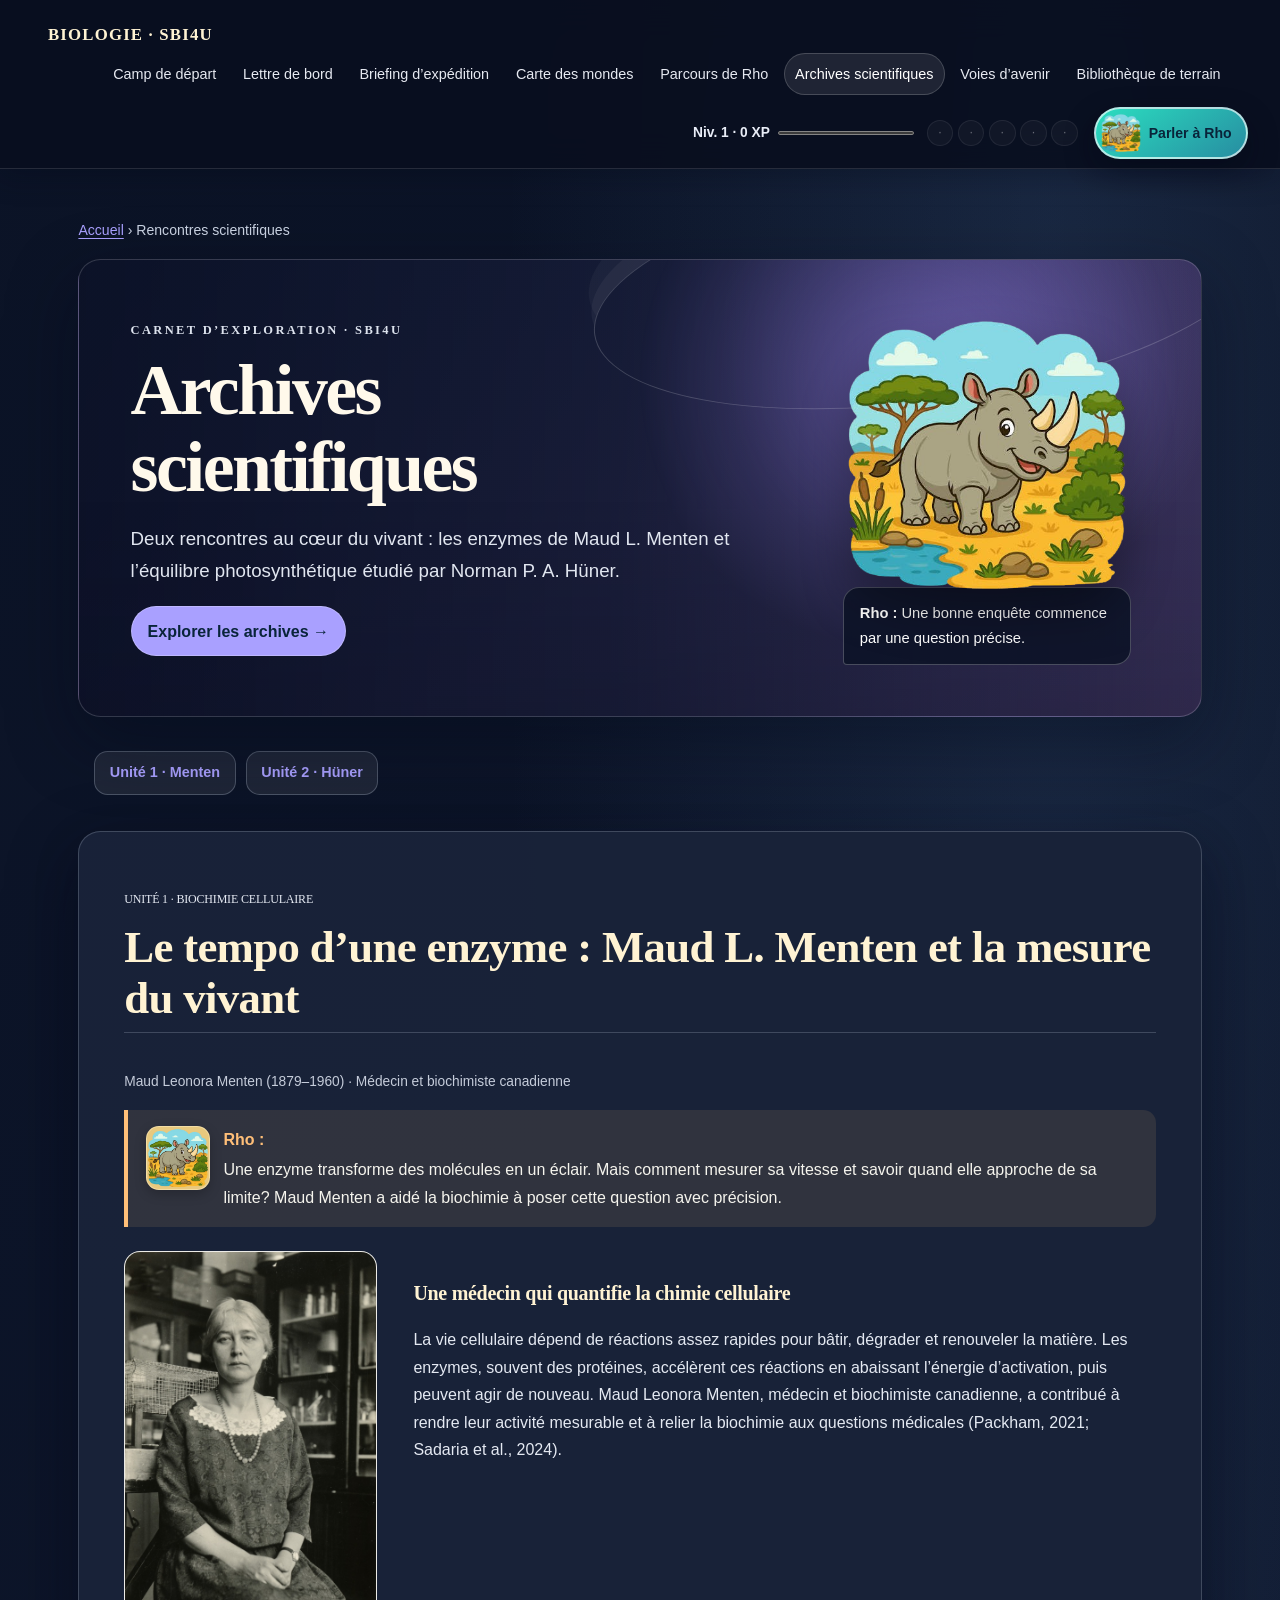
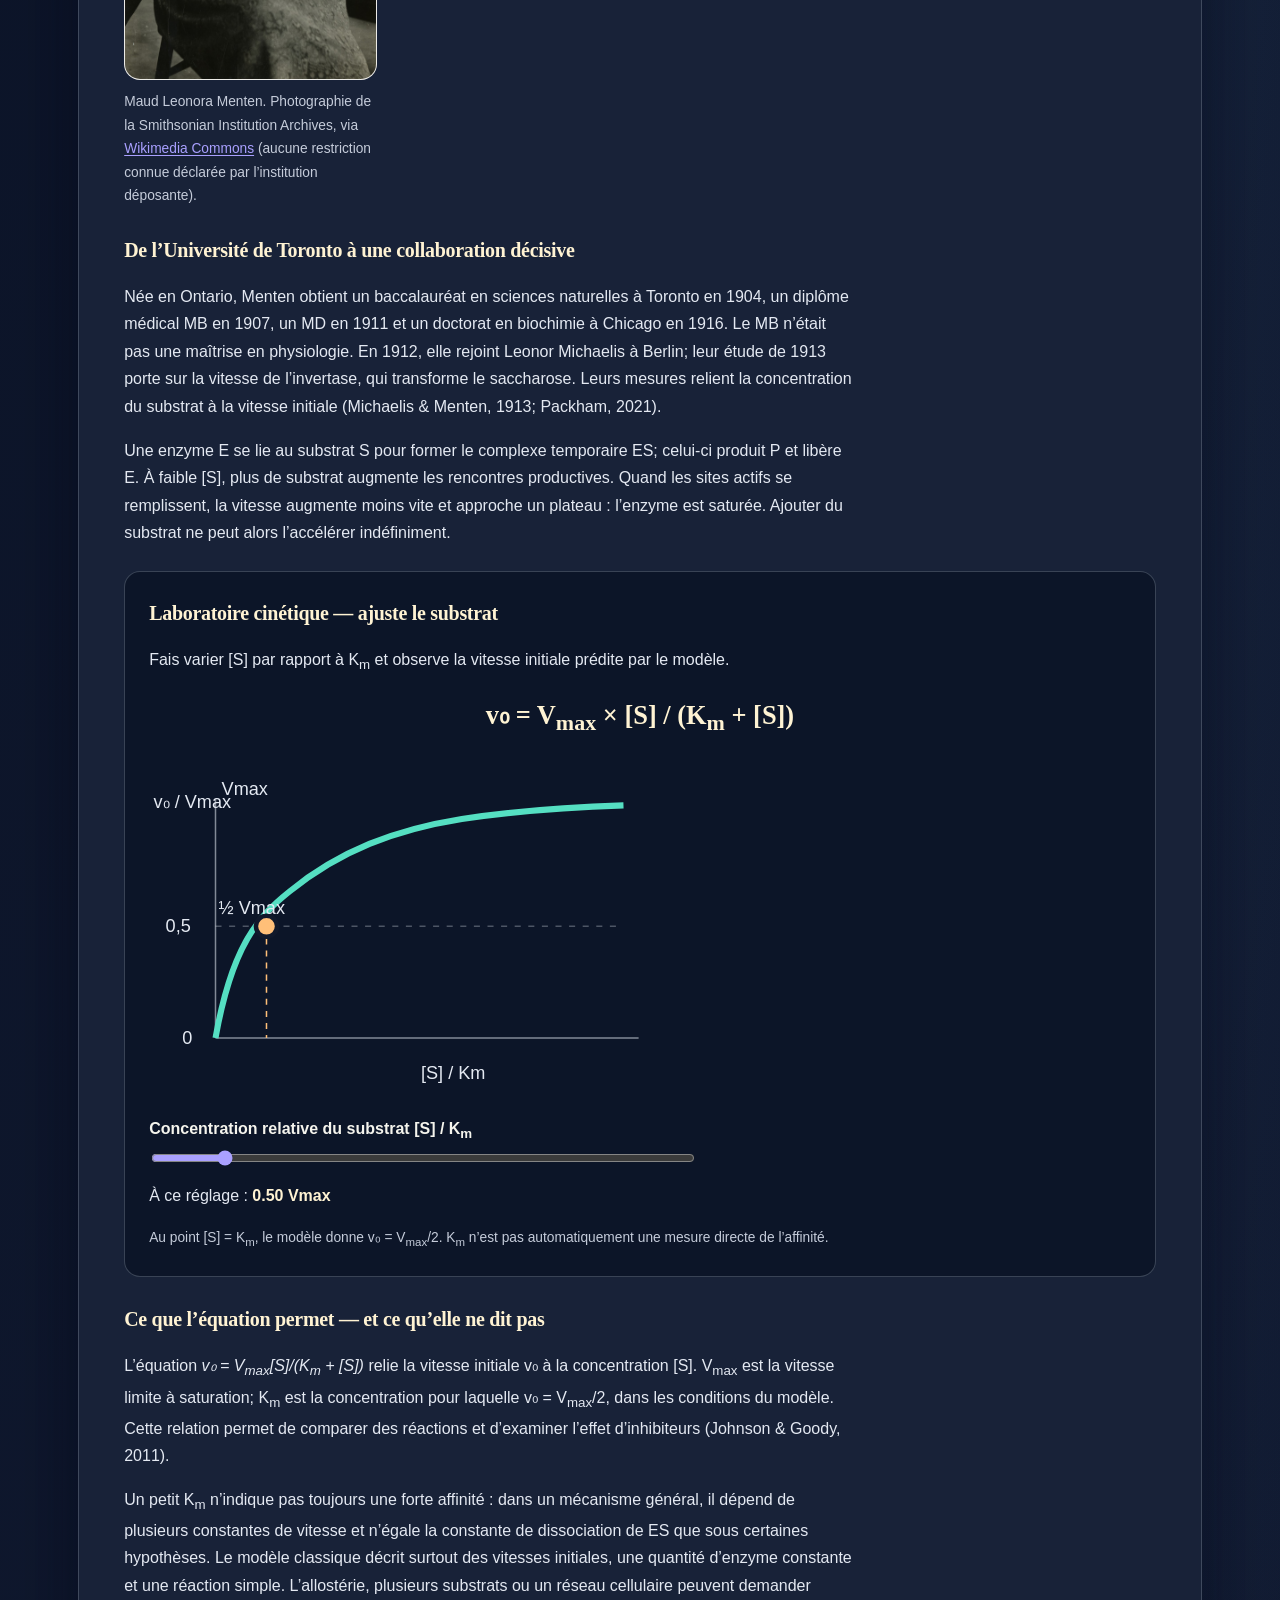
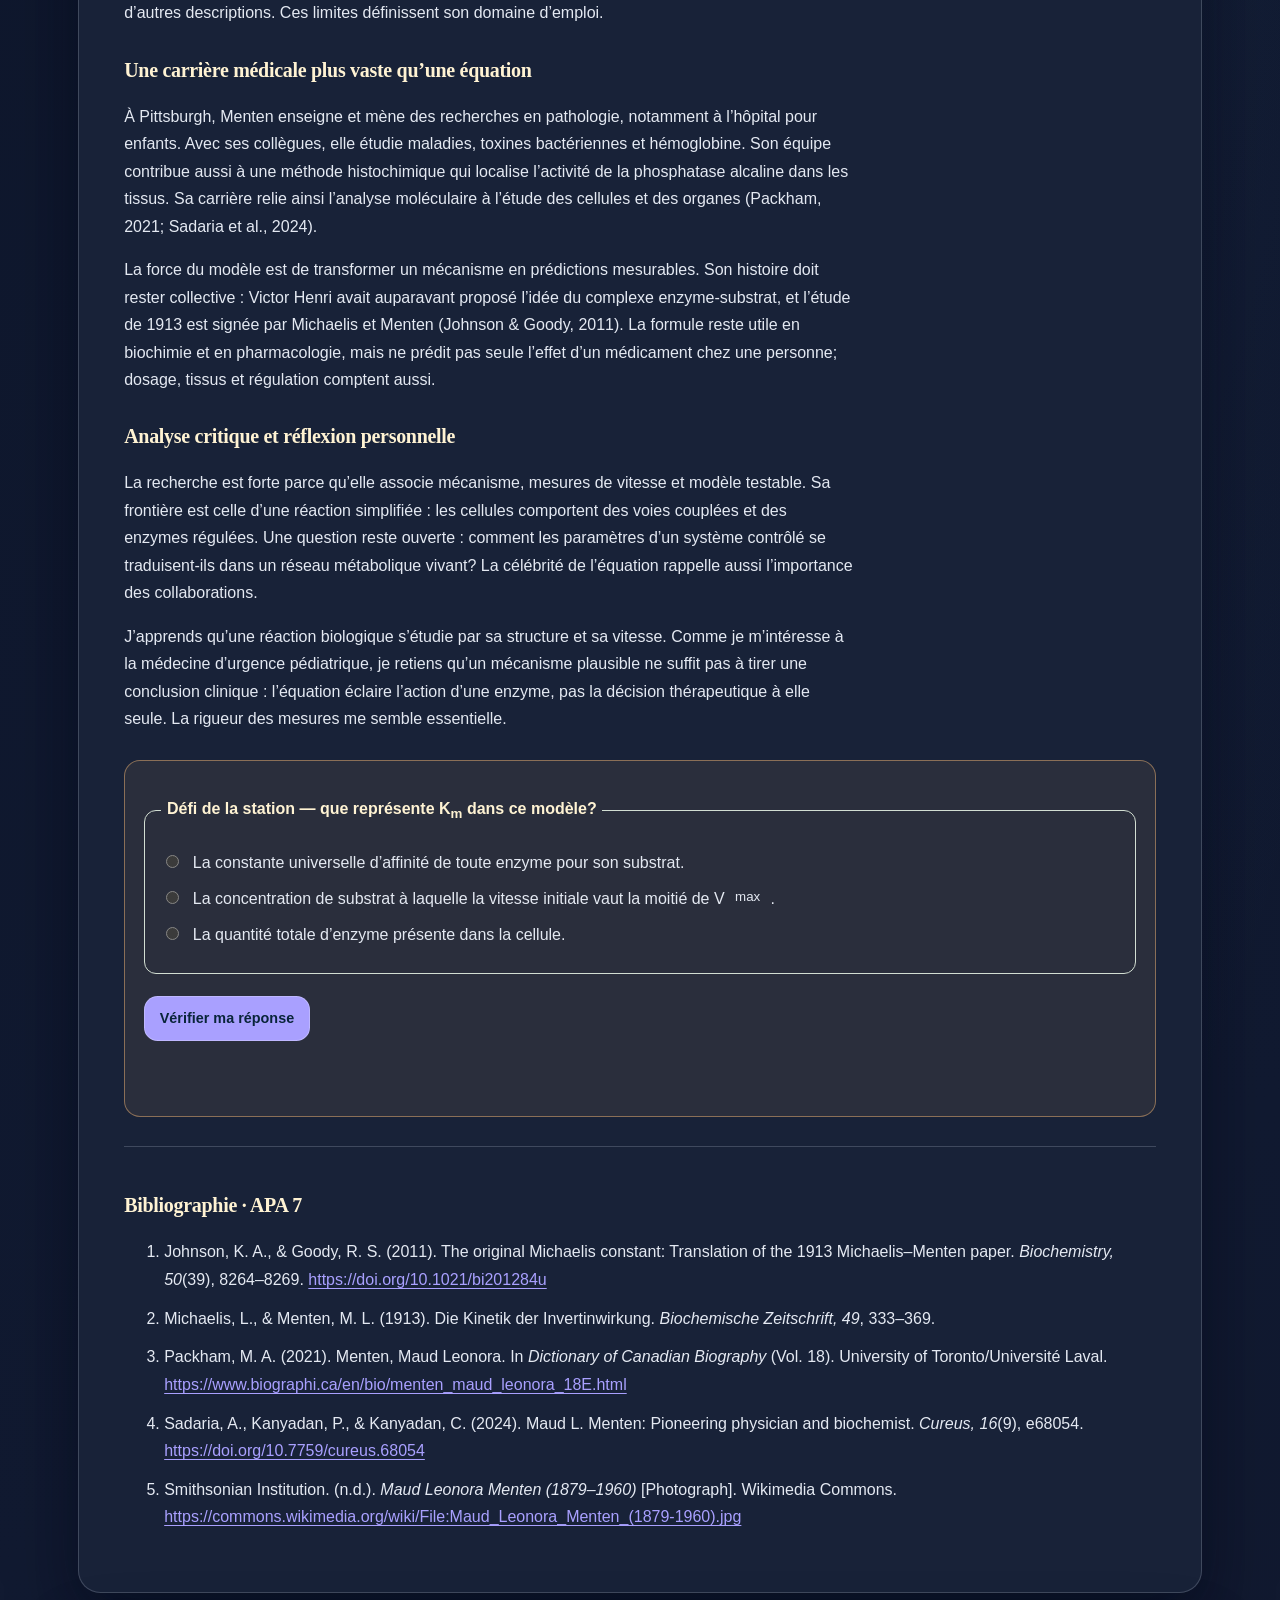
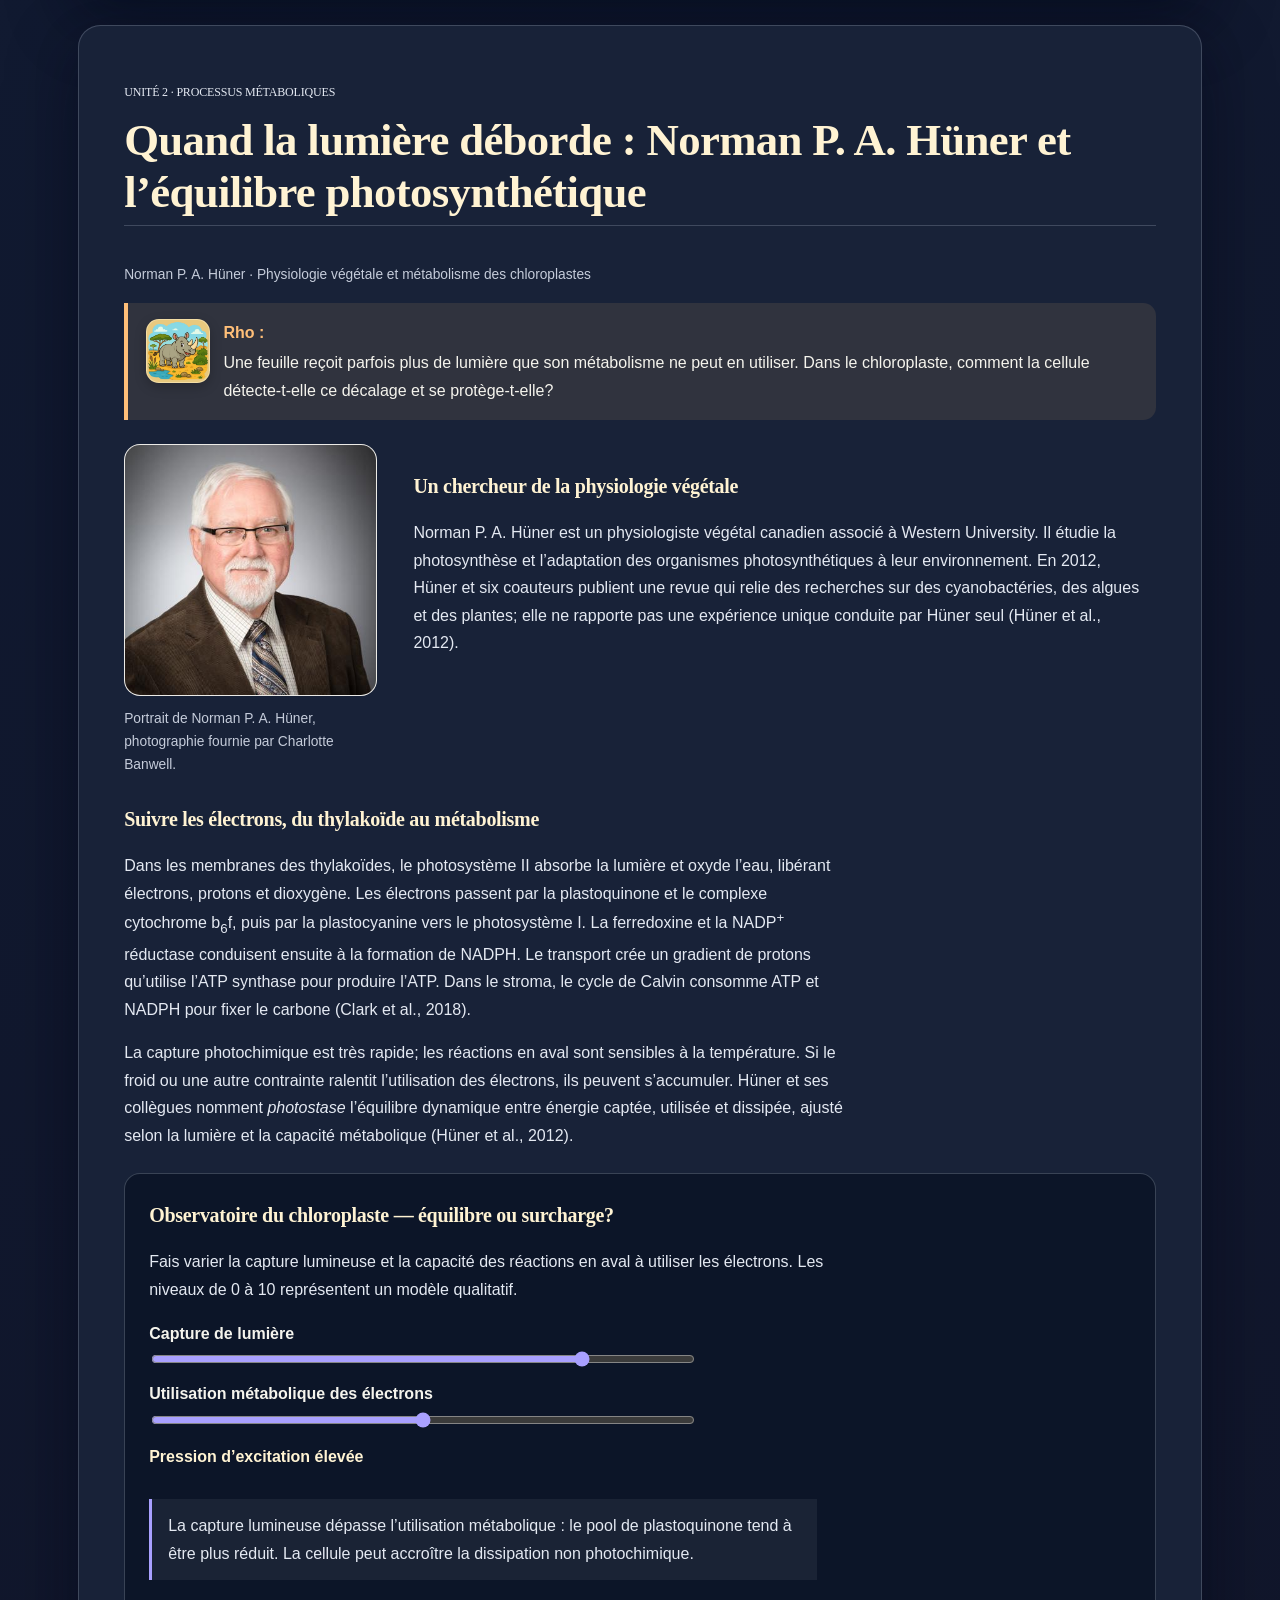
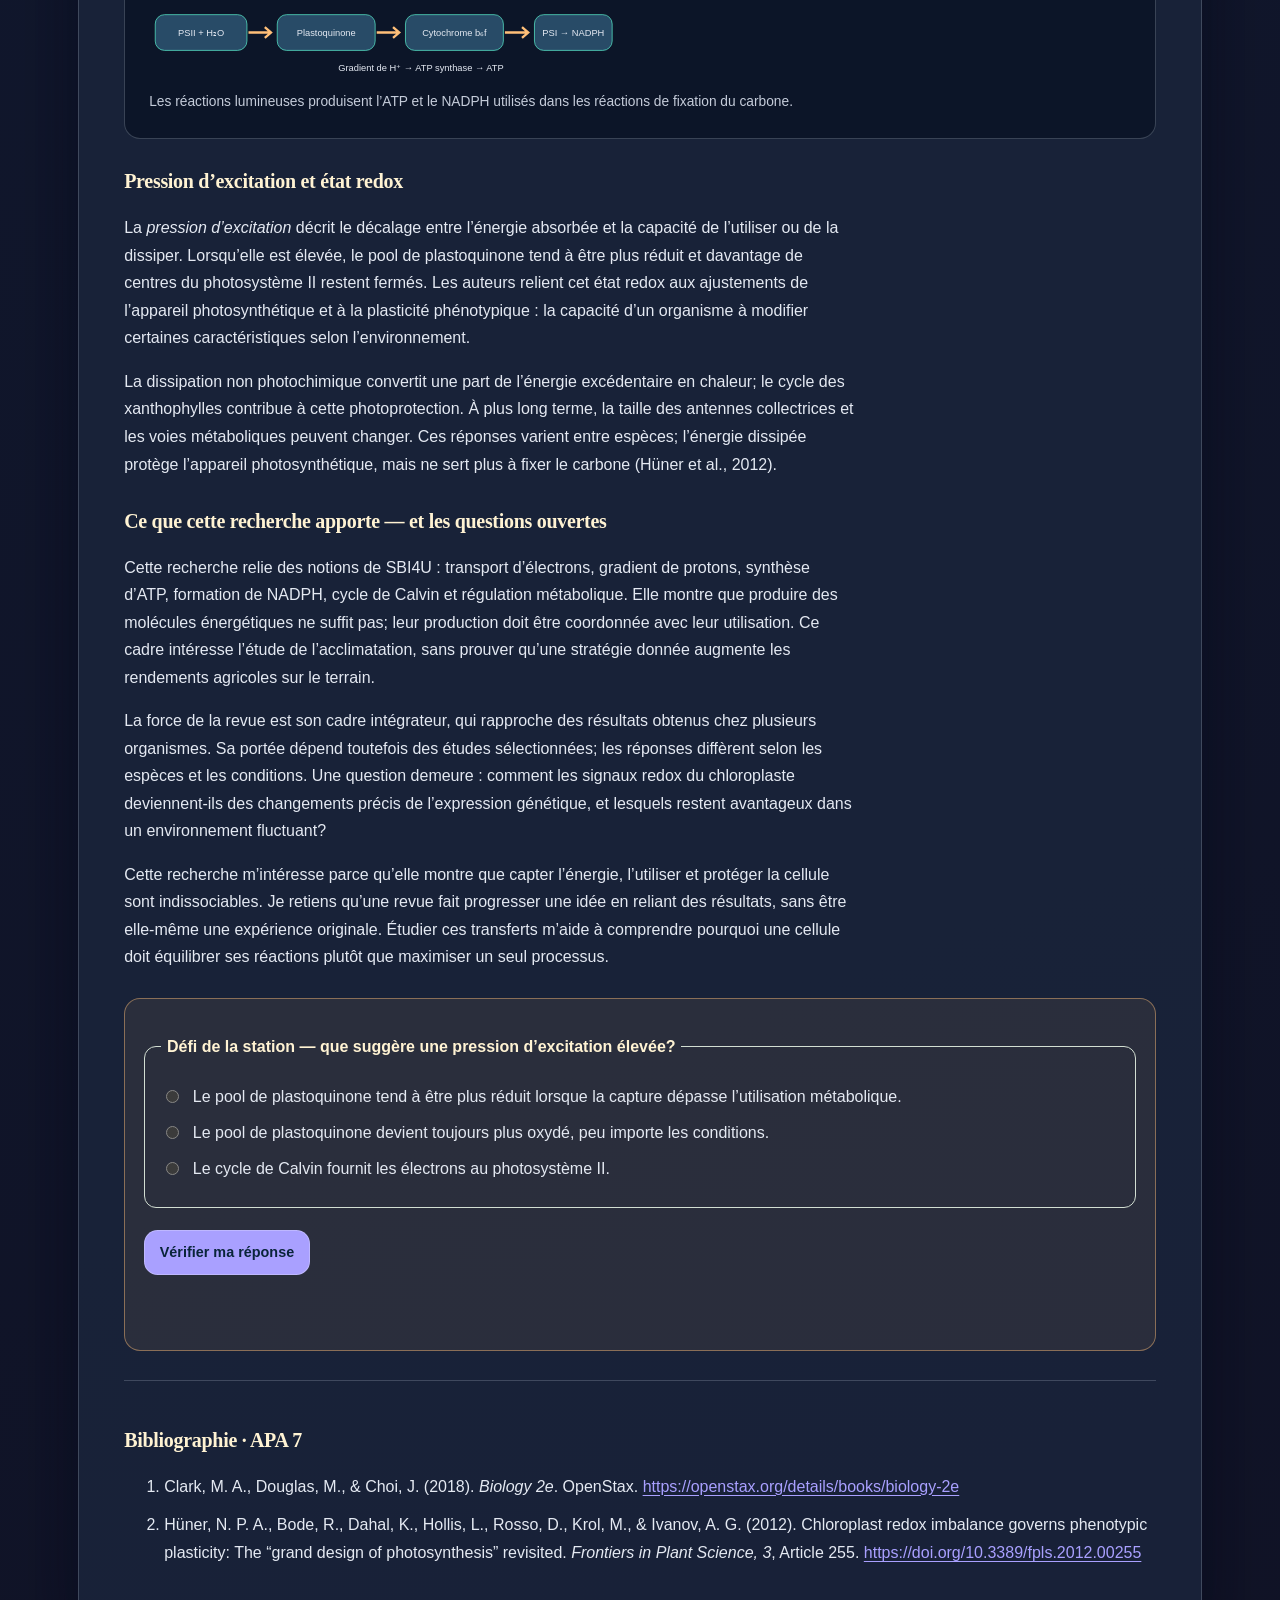
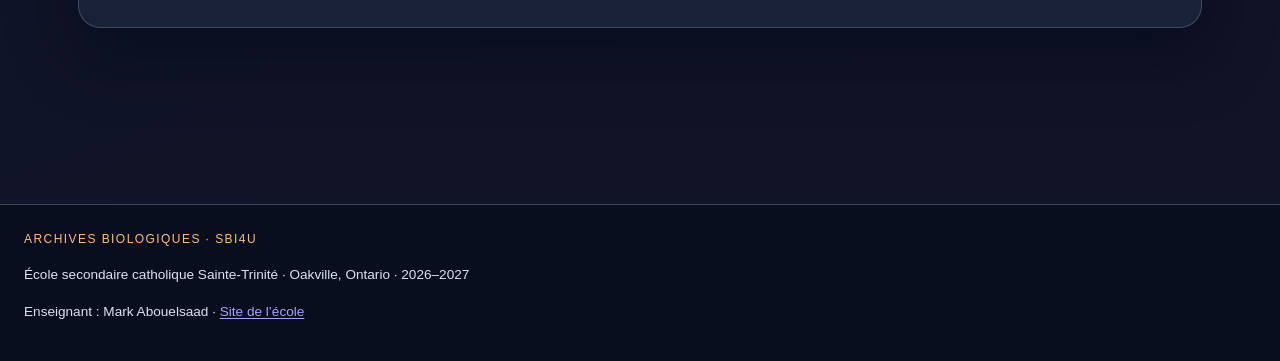
==== commit 74e50c3e: "Update" ====
--- a/articles.html
+++ b/articles.html
@@ -1,5 +1,5 @@
 <!DOCTYPE html>
-<html lang="fr"><head><meta charset="utf-8"/><meta content="width=device-width,initial-scale=1" name="viewport"/><meta content="#fff8df" name="theme-color"/><title>Rencontres scientifiques | SBI4U</title><style> :root{--ink:#182b32;--muted:#52646a;--paper:#f5f1e7;--card:#fffdf7;--line:#c9c2b3;--accent:#234c54;--accent2:#8b6947;--u1:#8a6a3e;--u2:#2b7467;--u3:#6d608f;--u4:#28728a;--u5:#587444;--shadow:0 8px 24px rgba(24,43,50,.07)}*{box-sizing:border-box}html{scroll-behavior:smooth;scroll-padding-top:100px}body{margin:0;background:var(--paper);color:var(--ink);font:16px/1.68 Arial,Helvetica,sans-serif}h1,h2,h3,h4,.brand,.eyebrow{font-family:Georgia,'Times New Roman',serif;letter-spacing:.01em}h1{font-size:clamp(2.15rem,5vw,4rem);line-height:1.08;font-weight:500;margin:.3rem 0 1rem}h2{font-size:clamp(1.45rem,3vw,2.1rem);font-weight:500;border-bottom:1px solid var(--line);padding-bottom:.45rem}h3{font-size:1.25rem;font-weight:500}p{max-width:82ch}a{color:#174e5c}a:focus-visible,button:focus-visible,summary:focus-visible,[tabindex]:focus-visible{outline:3px solid #9a6e3e;outline-offset:3px}.top{position:sticky;top:0;z-index:20;background:rgba(245,241,231,.97);border-bottom:1px solid var(--line);backdrop-filter:blur(10px)}nav{max-width:1320px;margin:auto;display:flex;gap:.25rem;align-items:center;flex-wrap:wrap;padding:.65rem 1rem}.brand{font-size:1rem;color:var(--ink);margin-right:auto;text-decoration:none;font-weight:bold}.navbtn{display:inline-flex;align-items:center;padding:.45rem .58rem;border:1px solid transparent;border-radius:2px;background:transparent;color:var(--ink);text-decoration:none;font-size:.82rem;cursor:pointer}.navbtn:hover,.navbtn[aria-current=page]{border-color:var(--line);background:#ebe5d8}main{max-width:1240px;margin:auto;padding:1.4rem clamp(1rem,3vw,2.5rem) 4rem}.hero,.section,.card,.panel,.document{background:var(--card);border:1px solid var(--line);border-radius:2px;box-shadow:var(--shadow)}.hero{padding:clamp(1.4rem,4vw,3.5rem);min-height:260px}.section{padding:clamp(1rem,3vw,2rem);margin:1.3rem 0}.card{padding:1.1rem;box-shadow:none}.eyebrow,.muted,.meta,.small{color:var(--muted)}.eyebrow,.archive-label{font-size:.75rem;letter-spacing:.12em;text-transform:uppercase;color:var(--accent2)}.tag{display:inline-block;padding:.15rem .5rem;border:1px solid var(--line);background:#e7e1d4;font-size:.8rem;margin:.15rem}.grid{display:grid;grid-template-columns:repeat(auto-fit,minmax(min(100%,245px),1fr));gap:1rem}.module{display:block;text-decoration:none;color:inherit;padding:1.15rem;border:1px solid var(--line);background:var(--card);min-height:145px;transition:background .15s,border-color .15s}.module:hover{background:#eee8da;border-color:var(--accent)}.module h2,.module h3{border:0;margin-top:.35rem}.btn,button{font:inherit;cursor:pointer}.btn,button.primary{display:inline-block;background:var(--accent);color:var(--card);border:1px solid var(--accent);padding:.62rem .9rem;text-decoration:none}.btn:hover,button.primary:hover{background:#183a40}.btn.secondary,button.secondary{background:transparent;color:var(--ink);border:1px solid var(--line)}.unit-head{border-left:6px solid var(--unit,var(--accent));padding-left:1rem}.unit-kicker{font-size:.78rem;text-transform:uppercase;letter-spacing:.12em;color:var(--unit,var(--accent));font-weight:bold}.unit-menu{display:flex;gap:.45rem;flex-wrap:wrap;margin:1rem 0}.unit-menu a{display:inline-block;border:1px solid var(--line);padding:.35rem .6rem;text-decoration:none;background:var(--card);color:var(--ink);font-size:.9rem}.unit-menu a:hover{border-color:var(--unit,var(--accent))}.content-section{scroll-margin-top:100px;margin:1.5rem 0}.content-section>h2{margin-bottom:1rem}.split{display:grid;grid-template-columns:repeat(auto-fit,minmax(min(100%,310px),1fr));gap:1rem}.document{max-width:850px;margin:1rem auto;padding:clamp(1.2rem,4vw,3rem)}.document p{max-width:none}.citation{font-size:.9rem;color:var(--muted);border-left:2px solid var(--accent2);padding-left:.75rem}.concept-map{border:1px solid var(--line);background:#fbf8f0;padding:1rem;overflow:auto}.map-network{min-width:660px;display:grid;grid-template-columns:repeat(4,minmax(130px,1fr));gap:.65rem;align-items:center}.concept-node{display:block;min-height:55px;padding:.6rem;border:1px solid var(--unit,var(--accent));background:var(--card);color:var(--ink);text-align:center;border-radius:2px;font-weight:600}.concept-node:hover,.concept-node[aria-pressed=true]{background:var(--unit,var(--accent));color:#fff}.connector{font-size:.78rem;color:var(--muted);text-align:center;padding:.1rem}.map-detail{margin-top:1rem;padding:1rem;border-left:4px solid var(--unit,var(--accent));background:var(--card);min-height:75px}.map-reset{margin-top:.75rem}.tabs{display:flex;gap:.4rem;flex-wrap:wrap;margin:1rem 0}.tabs button{background:transparent;color:var(--ink);border:1px solid var(--line);padding:.5rem .7rem}.tabs button[aria-selected=true]{background:var(--accent);color:white;border-color:var(--accent)}.tab-panel[hidden]{display:none!important}.facts{display:grid;grid-template-columns:repeat(auto-fit,minmax(160px,1fr));gap:.75rem}.fact{border:1px solid var(--line);padding:.8rem;background:#f7f3e9}.fact b{display:block;color:var(--accent)}details{border-top:1px solid var(--line);padding:.8rem 0}summary{cursor:pointer;font-weight:600}fieldset{border:1px solid var(--line);margin:.9rem 0;padding:1rem}legend{font-weight:bold;padding:0 .3rem}.question label{display:block;padding:.25rem 0;cursor:pointer}.feedback{padding:.75rem;margin:.7rem 0;background:#ebe5d8;border-left:3px solid var(--accent)}.feedback:empty{display:none}.source-list li{margin:.4rem 0}.breadcrumbs{font-size:.88rem;color:var(--muted);margin:.5rem 0 1rem}.breadcrumbs a{color:inherit}.prevnext{display:flex;justify-content:space-between;gap:1rem;flex-wrap:wrap;border-top:1px solid var(--line);padding-top:1rem;margin-top:2rem}.checklist label{display:flex;gap:.6rem;align-items:flex-start;padding:.4rem 0}.checklist input{margin-top:.45rem;accent-color:var(--accent)}.searchbar{width:100%;max-width:480px;padding:.65rem;border:1px solid var(--line);font:inherit;background:var(--card);color:var(--ink)}footer{border-top:1px solid var(--line);padding:1.5rem;color:var(--muted);font-size:.85rem} .sr-only{position:absolute;width:1px;height:1px;padding:0;margin:-1px;overflow:hidden;clip:rect(0,0,0,0);white-space:nowrap;border:0}.unit-color-1{--unit:var(--u1)}.unit-color-2{--unit:var(--u2)}.unit-color-3{--unit:var(--u3)}.unit-color-4{--unit:var(--u4)}.unit-color-5{--unit:var(--u5)}@media(max-width:760px){nav{gap:.1rem}.brand{width:100%;margin-bottom:.3rem}.navbtn{font-size:.78rem;padding:.35rem .4rem}main{padding:1rem .75rem 3rem}.map-network{min-width:590px}.hero{min-height:0}}@media(prefers-reduced-motion:reduce){html{scroll-behavior:auto}*{transition:none!important}}
+<html lang="fr"><head><meta charset="utf-8"/><meta content="width=device-width,initial-scale=1" name="viewport"/><meta content="#fff8df" name="theme-color"/><title>Archives scientifiques | SBI4U</title><style> :root{--ink:#182b32;--muted:#52646a;--paper:#f5f1e7;--card:#fffdf7;--line:#c9c2b3;--accent:#234c54;--accent2:#8b6947;--u1:#8a6a3e;--u2:#2b7467;--u3:#6d608f;--u4:#28728a;--u5:#587444;--shadow:0 8px 24px rgba(24,43,50,.07)}*{box-sizing:border-box}html{scroll-behavior:smooth;scroll-padding-top:100px}body{margin:0;background:var(--paper);color:var(--ink);font:16px/1.68 Arial,Helvetica,sans-serif}h1,h2,h3,h4,.brand,.eyebrow{font-family:Georgia,'Times New Roman',serif;letter-spacing:.01em}h1{font-size:clamp(2.15rem,5vw,4rem);line-height:1.08;font-weight:500;margin:.3rem 0 1rem}h2{font-size:clamp(1.45rem,3vw,2.1rem);font-weight:500;border-bottom:1px solid var(--line);padding-bottom:.45rem}h3{font-size:1.25rem;font-weight:500}p{max-width:82ch}a{color:#174e5c}a:focus-visible,button:focus-visible,summary:focus-visible,[tabindex]:focus-visible{outline:3px solid #9a6e3e;outline-offset:3px}.top{position:sticky;top:0;z-index:20;background:rgba(245,241,231,.97);border-bottom:1px solid var(--line);backdrop-filter:blur(10px)}nav{max-width:1320px;margin:auto;display:flex;gap:.25rem;align-items:center;flex-wrap:wrap;padding:.65rem 1rem}.brand{font-size:1rem;color:var(--ink);margin-right:auto;text-decoration:none;font-weight:bold}.navbtn{display:inline-flex;align-items:center;padding:.45rem .58rem;border:1px solid transparent;border-radius:2px;background:transparent;color:var(--ink);text-decoration:none;font-size:.82rem;cursor:pointer}.navbtn:hover,.navbtn[aria-current=page]{border-color:var(--line);background:#ebe5d8}main{max-width:1240px;margin:auto;padding:1.4rem clamp(1rem,3vw,2.5rem) 4rem}.hero,.section,.card,.panel,.document{background:var(--card);border:1px solid var(--line);border-radius:2px;box-shadow:var(--shadow)}.hero{padding:clamp(1.4rem,4vw,3.5rem);min-height:260px}.section{padding:clamp(1rem,3vw,2rem);margin:1.3rem 0}.card{padding:1.1rem;box-shadow:none}.eyebrow,.muted,.meta,.small{color:var(--muted)}.eyebrow,.archive-label{font-size:.75rem;letter-spacing:.12em;text-transform:uppercase;color:var(--accent2)}.tag{display:inline-block;padding:.15rem .5rem;border:1px solid var(--line);background:#e7e1d4;font-size:.8rem;margin:.15rem}.grid{display:grid;grid-template-columns:repeat(auto-fit,minmax(min(100%,245px),1fr));gap:1rem}.module{display:block;text-decoration:none;color:inherit;padding:1.15rem;border:1px solid var(--line);background:var(--card);min-height:145px;transition:background .15s,border-color .15s}.module:hover{background:#eee8da;border-color:var(--accent)}.module h2,.module h3{border:0;margin-top:.35rem}.btn,button{font:inherit;cursor:pointer}.btn,button.primary{display:inline-block;background:var(--accent);color:var(--card);border:1px solid var(--accent);padding:.62rem .9rem;text-decoration:none}.btn:hover,button.primary:hover{background:#183a40}.btn.secondary,button.secondary{background:transparent;color:var(--ink);border:1px solid var(--line)}.unit-head{border-left:6px solid var(--unit,var(--accent));padding-left:1rem}.unit-kicker{font-size:.78rem;text-transform:uppercase;letter-spacing:.12em;color:var(--unit,var(--accent));font-weight:bold}.unit-menu{display:flex;gap:.45rem;flex-wrap:wrap;margin:1rem 0}.unit-menu a{display:inline-block;border:1px solid var(--line);padding:.35rem .6rem;text-decoration:none;background:var(--card);color:var(--ink);font-size:.9rem}.unit-menu a:hover{border-color:var(--unit,var(--accent))}.content-section{scroll-margin-top:100px;margin:1.5rem 0}.content-section>h2{margin-bottom:1rem}.split{display:grid;grid-template-columns:repeat(auto-fit,minmax(min(100%,310px),1fr));gap:1rem}.document{max-width:850px;margin:1rem auto;padding:clamp(1.2rem,4vw,3rem)}.document p{max-width:none}.citation{font-size:.9rem;color:var(--muted);border-left:2px solid var(--accent2);padding-left:.75rem}.concept-map{border:1px solid var(--line);background:#fbf8f0;padding:1rem;overflow:auto}.map-network{min-width:660px;display:grid;grid-template-columns:repeat(4,minmax(130px,1fr));gap:.65rem;align-items:center}.concept-node{display:block;min-height:55px;padding:.6rem;border:1px solid var(--unit,var(--accent));background:var(--card);color:var(--ink);text-align:center;border-radius:2px;font-weight:600}.concept-node:hover,.concept-node[aria-pressed=true]{background:var(--unit,var(--accent));color:#fff}.connector{font-size:.78rem;color:var(--muted);text-align:center;padding:.1rem}.map-detail{margin-top:1rem;padding:1rem;border-left:4px solid var(--unit,var(--accent));background:var(--card);min-height:75px}.map-reset{margin-top:.75rem}.tabs{display:flex;gap:.4rem;flex-wrap:wrap;margin:1rem 0}.tabs button{background:transparent;color:var(--ink);border:1px solid var(--line);padding:.5rem .7rem}.tabs button[aria-selected=true]{background:var(--accent);color:white;border-color:var(--accent)}.tab-panel[hidden]{display:none!important}.facts{display:grid;grid-template-columns:repeat(auto-fit,minmax(160px,1fr));gap:.75rem}.fact{border:1px solid var(--line);padding:.8rem;background:#f7f3e9}.fact b{display:block;color:var(--accent)}details{border-top:1px solid var(--line);padding:.8rem 0}summary{cursor:pointer;font-weight:600}fieldset{border:1px solid var(--line);margin:.9rem 0;padding:1rem}legend{font-weight:bold;padding:0 .3rem}.question label{display:block;padding:.25rem 0;cursor:pointer}.feedback{padding:.75rem;margin:.7rem 0;background:#ebe5d8;border-left:3px solid var(--accent)}.feedback:empty{display:none}.source-list li{margin:.4rem 0}.breadcrumbs{font-size:.88rem;color:var(--muted);margin:.5rem 0 1rem}.breadcrumbs a{color:inherit}.prevnext{display:flex;justify-content:space-between;gap:1rem;flex-wrap:wrap;border-top:1px solid var(--line);padding-top:1rem;margin-top:2rem}.checklist label{display:flex;gap:.6rem;align-items:flex-start;padding:.4rem 0}.checklist input{margin-top:.45rem;accent-color:var(--accent)}.searchbar{width:100%;max-width:480px;padding:.65rem;border:1px solid var(--line);font:inherit;background:var(--card);color:var(--ink)}footer{border-top:1px solid var(--line);padding:1.5rem;color:var(--muted);font-size:.85rem} .sr-only{position:absolute;width:1px;height:1px;padding:0;margin:-1px;overflow:hidden;clip:rect(0,0,0,0);white-space:nowrap;border:0}.unit-color-1{--unit:var(--u1)}.unit-color-2{--unit:var(--u2)}.unit-color-3{--unit:var(--u3)}.unit-color-4{--unit:var(--u4)}.unit-color-5{--unit:var(--u5)}@media(max-width:760px){nav{gap:.1rem}.brand{width:100%;margin-bottom:.3rem}.navbtn{font-size:.78rem;padding:.35rem .4rem}main{padding:1rem .75rem 3rem}.map-network{min-width:590px}.hero{min-height:0}}@media(prefers-reduced-motion:reduce){html{scroll-behavior:auto}*{transition:none!important}}
 /* Améliorations visuelles et d’accessibilité */
 :root{
   --ink:#18332b;--muted:#526b61;--paper:#f3f6ef;--card:#ffffff;--line:#d2ded2;
@@ -93,6 +93,6 @@
 .opening-letter{border-top:6px solid #b82e67;background:linear-gradient(145deg,#fffdf7 0%,#fffdf7 72%,#fff5d9 100%)}
 .opening-letter .letter-date{color:#926100;text-align:right;font-weight:600}
 .opening-letter .letter-signature{color:#b82e67;font-family:Georgia,'Times New Roman',serif;font-size:1.2rem}
-</style><link rel="stylesheet" href="site.css"/><link rel="stylesheet" href="adventure.css"/></head><body class=""><a class="skip-link" href="#contenu">Passer au contenu</a><header class="top"><nav aria-label="Navigation principale"><a class="brand" href="index.html">BIOLOGIE · SBI4U</a><a class="navbtn" href="index.html">Accueil</a><a class="navbtn" href="lettre-ouverture.html">Lettre de bord</a><a class="navbtn" href="presentation.html">Base de l’expédition</a><a class="navbtn" href="index.html#unites">Unités</a><span aria-disabled="true" class="navbtn">Carte d’ensemble · à venir</span><a class="navbtn" href="articles.html">Archives scientifiques</a><a class="navbtn" href="carrieres.html">Professions en Ontario</a><a class="navbtn" href="bibliographie.html">Bibliothèque</a></nav></header><main id="contenu"><div class="breadcrumbs"><a href="index.html">Accueil</a> › Rencontres scientifiques</div><section class="hero"><p class="eyebrow">Dossier de recherche</p><h1>Rencontres scientifiques</h1><p>Deux rencontres au cœur du vivant : les enzymes de Maud L. Menten et l’équilibre photosynthétique étudié par Norman P. A. Hüner.</p></section><nav class="archive-jump" aria-label="Choisir une découverte"><a class="btn secondary" href="#menten">Unité 1 · Menten</a><a class="btn secondary" href="#huner">Unité 2 · Hüner</a></nav><section class="content-section" id="menten"><article class="feature-article"><p class="eyebrow">Unité 1 · Biochimie cellulaire</p><h2>Le tempo d’une enzyme : Maud L. Menten et la mesure du vivant</h2><p class="article-meta">Maud Leonora Menten (1879–1960) · Médecin et biochimiste canadienne</p><div class="rho-note"><strong>Rho :</strong> Une enzyme transforme des molécules en un éclair. Mais comment mesurer sa vitesse et savoir quand elle approche de sa limite? Maud Menten a aidé la biochimie à poser cette question avec précision.</div><div class="article-lead"><figure class="scientist-portrait"><img src="assets/maud-menten.jpg" alt="Maud Leonora Menten assise dans un laboratoire, photographie en noir et blanc" loading="lazy"/><figcaption>Maud Leonora Menten. Photographie de la Smithsonian Institution Archives, via <a href="https://commons.wikimedia.org/wiki/File:Maud_Leonora_Menten_(1879-1960).jpg" rel="noopener noreferrer" target="_blank">Wikimedia Commons</a> (aucune restriction connue déclarée par l’institution déposante).</figcaption></figure><div><h3>Une médecin qui quantifie la chimie cellulaire</h3><p>La vie cellulaire dépend de réactions assez rapides pour bâtir, dégrader et renouveler la matière. Les enzymes, souvent des protéines, accélèrent ces réactions en abaissant l’énergie d’activation, puis peuvent agir de nouveau. Maud Leonora Menten, médecin et biochimiste canadienne, a contribué à rendre leur activité mesurable et à relier la biochimie aux questions médicales (Packham, 2021; Sadaria et al., 2024).</p></div></div><h3>De l’Université de Toronto à une collaboration décisive</h3><p>Née en Ontario, Menten obtient un baccalauréat en sciences naturelles à Toronto en 1904, un diplôme médical MB en 1907, un MD en 1911 et un doctorat en biochimie à Chicago en 1916. Le MB n’était pas une maîtrise en physiologie. En 1912, elle rejoint Leonor Michaelis à Berlin; leur étude de 1913 porte sur la vitesse de l’invertase, qui transforme le saccharose. Leurs mesures relient la concentration du substrat à la vitesse initiale (Michaelis &amp; Menten, 1913; Packham, 2021).</p><p>Une enzyme E se lie au substrat S pour former le complexe temporaire ES; celui-ci produit P et libère E. À faible [S], plus de substrat augmente les rencontres productives. Quand les sites actifs se remplissent, la vitesse augmente moins vite et approche un plateau : l’enzyme est saturée. Ajouter du substrat ne peut alors l’accélérer indéfiniment.</p><div class="interactive-figure" data-menten-model><h3>Laboratoire cinétique — ajuste le substrat</h3><p>Fais varier [S] par rapport à K<sub>m</sub> et observe la vitesse initiale prédite par le modèle.</p><div class="equation" role="img" aria-label="v zéro égale V maximum fois la concentration de substrat, divisée par K m plus la concentration de substrat">v₀ = V<sub>max</sub> × [S] / (K<sub>m</sub> + [S])</div><svg class="interactive-chart" viewBox="0 0 360 230" role="img" aria-labelledby="menten-chart-title menten-chart-desc"><title id="menten-chart-title">Courbe de Michaelis-Menten</title><desc id="menten-chart-desc">La vitesse initiale augmente avec la concentration du substrat puis approche V maximum; le point se déplace avec le curseur.</desc><line class="chart-grid" x1="44" y1="114" x2="314" y2="114"/><line class="chart-axis" x1="44" y1="188" x2="324" y2="188"/><line class="chart-axis" x1="44" y1="188" x2="44" y2="30"/><path class="chart-line" d="M44 188 C55 126 73 107 93 91 C126 64 163 50 207 43 C247 37 284 35 314 34"/><line class="chart-guide" data-rate-guide x1="78" y1="114" x2="78" y2="188"/><circle class="chart-marker" data-rate-marker cx="78" cy="114" r="7"/><text x="3" y="36">v₀ / Vmax</text><text x="11" y="118">0,5</text><text x="22" y="192">0</text><text x="180" y="215">[S] / Km</text><text x="46" y="106">½ Vmax</text><text x="48" y="27">Vmax</text></svg><label for="menten-substrate">Concentration relative du substrat [S] / K<sub>m</sub></label><input id="menten-substrate" type="range" min="0" max="8" step="0.1" value="1" data-substrate-ratio aria-describedby="menten-rate"/><p id="menten-rate">À ce réglage : <output data-rate-output aria-live="polite">0.50 Vmax</output></p><figcaption>Au point [S] = K<sub>m</sub>, le modèle donne v₀ = V<sub>max</sub>/2. K<sub>m</sub> n’est pas automatiquement une mesure directe de l’affinité.</figcaption></div><h3>Ce que l’équation permet — et ce qu’elle ne dit pas</h3><p>L’équation <em>v₀ = V<sub>max</sub>[S]/(K<sub>m</sub> + [S])</em> relie la vitesse initiale v₀ à la concentration [S]. V<sub>max</sub> est la vitesse limite à saturation; K<sub>m</sub> est la concentration pour laquelle v₀ = V<sub>max</sub>/2, dans les conditions du modèle. Cette relation permet de comparer des réactions et d’examiner l’effet d’inhibiteurs (Johnson &amp; Goody, 2011).</p><p>Un petit K<sub>m</sub> n’indique pas toujours une forte affinité : dans un mécanisme général, il dépend de plusieurs constantes de vitesse et n’égale la constante de dissociation de ES que sous certaines hypothèses. Le modèle classique décrit surtout des vitesses initiales, une quantité d’enzyme constante et une réaction simple. L’allostérie, plusieurs substrats ou un réseau cellulaire peuvent demander d’autres descriptions. Ces limites définissent son domaine d’emploi.</p><h3>Une carrière médicale plus vaste qu’une équation</h3><p>À Pittsburgh, Menten enseigne et mène des recherches en pathologie, notamment à l’hôpital pour enfants. Avec ses collègues, elle étudie maladies, toxines bactériennes et hémoglobine. Son équipe contribue aussi à une méthode histochimique qui localise l’activité de la phosphatase alcaline dans les tissus. Sa carrière relie ainsi l’analyse moléculaire à l’étude des cellules et des organes (Packham, 2021; Sadaria et al., 2024).</p><p>La force du modèle est de transformer un mécanisme en prédictions mesurables. Son histoire doit rester collective : Victor Henri avait auparavant proposé l’idée du complexe enzyme-substrat, et l’étude de 1913 est signée par Michaelis et Menten (Johnson &amp; Goody, 2011). La formule reste utile en biochimie et en pharmacologie, mais ne prédit pas seule l’effet d’un médicament chez une personne; dosage, tissus et régulation comptent aussi.</p><h3>Analyse critique et réflexion personnelle</h3><p>La recherche est forte parce qu’elle associe mécanisme, mesures de vitesse et modèle testable. Sa frontière est celle d’une réaction simplifiée : les cellules comportent des voies couplées et des enzymes régulées. Une question reste ouverte : comment les paramètres d’un système contrôlé se traduisent-ils dans un réseau métabolique vivant? La célébrité de l’équation rappelle aussi l’importance des collaborations.</p><p>J’apprends qu’une réaction biologique s’étudie par sa structure et sa vitesse. Comme je m’intéresse à la médecine d’urgence pédiatrique, je retiens qu’un mécanisme plausible ne suffit pas à tirer une conclusion clinique : l’équation éclaire l’action d’une enzyme, pas la décision thérapeutique à elle seule. La rigueur des mesures me semble essentielle.</p><form class="scientist-challenge" data-scientist-challenge="menten" data-answer="km"><fieldset><legend>Défi de la station — que représente K<sub>m</sub> dans ce modèle?</legend><label><input type="radio" name="menten-answer" value="affinity"/>La constante universelle d’affinité de toute enzyme pour son substrat.</label><label><input type="radio" name="menten-answer" value="km"/>La concentration de substrat à laquelle la vitesse initiale vaut la moitié de V<sub>max</sub>.</label><label><input type="radio" name="menten-answer" value="amount"/>La quantité totale d’enzyme présente dans la cellule.</label></fieldset><button class="mission-submit" type="submit">Valider la découverte</button><p data-challenge-feedback role="status" aria-live="polite"></p></form><div class="article-bibliography"><h3>Bibliographie · APA 7</h3><ol><li>Johnson, K. A., &amp; Goody, R. S. (2011). The original Michaelis constant: Translation of the 1913 Michaelis–Menten paper. <em>Biochemistry, 50</em>(39), 8264–8269. <a href="https://doi.org/10.1021/bi201284u" rel="noopener noreferrer" target="_blank">https://doi.org/10.1021/bi201284u</a></li><li>Michaelis, L., &amp; Menten, M. L. (1913). Die Kinetik der Invertinwirkung. <em>Biochemische Zeitschrift, 49</em>, 333–369.</li><li>Packham, M. A. (2021). Menten, Maud Leonora. In <em>Dictionary of Canadian Biography</em> (Vol. 18). University of Toronto/Université Laval. <a href="https://www.biographi.ca/en/bio/menten_maud_leonora_18E.html" rel="noopener noreferrer" target="_blank">https://www.biographi.ca/en/bio/menten_maud_leonora_18E.html</a></li><li>Sadaria, A., Kanyadan, P., &amp; Kanyadan, C. (2024). Maud L. Menten: Pioneering physician and biochemist. <em>Cureus, 16</em>(9), e68054. <a href="https://doi.org/10.7759/cureus.68054" rel="noopener noreferrer" target="_blank">https://doi.org/10.7759/cureus.68054</a></li><li>Smithsonian Institution. (n.d.). <em>Maud Leonora Menten (1879–1960)</em> [Photograph]. Wikimedia Commons. <a href="https://commons.wikimedia.org/wiki/File:Maud_Leonora_Menten_(1879-1960).jpg" rel="noopener noreferrer" target="_blank">https://commons.wikimedia.org/wiki/File:Maud_Leonora_Menten_(1879-1960).jpg</a></li></ol></div></article></section><section class="content-section" id="huner"><article class="feature-article"><p class="eyebrow">Unité 2 · Processus métaboliques</p><h2>Quand la lumière déborde : Norman P. A. Hüner et l’équilibre photosynthétique</h2><p class="article-meta">Norman P. A. Hüner · Physiologie végétale et métabolisme des chloroplastes</p><div class="rho-note"><strong>Rho :</strong> Une feuille reçoit parfois plus de lumière que son métabolisme ne peut en utiliser. Dans le chloroplaste, comment la cellule détecte-t-elle ce décalage et se protège-t-elle?</div><div class="article-lead"><figure class="scientist-portrait"><img src="assets/norman-huner.png" alt="Portrait photographique de Norman P. A. Hüner" loading="lazy"/><figcaption>Portrait de Norman P. A. Hüner, photographie fournie par Charlotte Banwell.</figcaption></figure><div><h3>Un chercheur de la physiologie végétale</h3><p>Norman P. A. Hüner est un physiologiste végétal canadien associé à Western University. Il étudie la photosynthèse et l’adaptation des organismes photosynthétiques à leur environnement. En 2012, Hüner et six coauteurs publient une revue qui relie des recherches sur des cyanobactéries, des algues et des plantes; elle ne rapporte pas une expérience unique conduite par Hüner seul (Hüner et al., 2012).</p></div></div><h3>Suivre les électrons, du thylakoïde au métabolisme</h3><p>Dans les membranes des thylakoïdes, le photosystème II absorbe la lumière et oxyde l’eau, libérant électrons, protons et dioxygène. Les électrons passent par la plastoquinone et le complexe cytochrome b<sub>6</sub>f, puis par la plastocyanine vers le photosystème I. La ferredoxine et la NADP<sup>+</sup> réductase conduisent ensuite à la formation de NADPH. Le transport crée un gradient de protons qu’utilise l’ATP synthase pour produire l’ATP. Dans le stroma, le cycle de Calvin consomme ATP et NADPH pour fixer le carbone (Clark et al., 2018).</p><p>La capture photochimique est très rapide; les réactions en aval sont sensibles à la température. Si le froid ou une autre contrainte ralentit l’utilisation des électrons, ils peuvent s’accumuler. Hüner et ses collègues nomment <em>photostase</em> l’équilibre dynamique entre énergie captée, utilisée et dissipée, ajusté selon la lumière et la capacité métabolique (Hüner et al., 2012).</p><div class="interactive-figure" data-huner-model><h3>Observatoire du chloroplaste — équilibre ou surcharge?</h3><p>Fais varier la capture lumineuse et la capacité des réactions en aval à utiliser les électrons. Les niveaux de 0 à 10 représentent un modèle qualitatif.</p><label for="huner-light">Capture de lumière</label><input id="huner-light" type="range" min="0" max="10" value="8" data-light-level/><label for="huner-demand">Utilisation métabolique des électrons</label><input id="huner-demand" type="range" min="0" max="10" value="5" data-metabolic-demand/><p data-photostasis-status role="status" aria-live="polite">Pression d’excitation élevée</p><p data-redox-detail>La capture lumineuse dépasse l’utilisation métabolique.</p><svg class="interactive-chart" viewBox="0 0 700 105" role="img" aria-labelledby="huner-flow-title huner-flow-desc"><title id="huner-flow-title">Voie des électrons dans les réactions lumineuses</title><desc id="huner-flow-desc">Les électrons passent du photosystème II à la plastoquinone, au complexe cytochrome b six f et au photosystème I. Le gradient de protons soutient la synthèse d’ATP; les électrons contribuent aussi à former le NADPH.</desc><rect x="8" y="24" width="118" height="46" rx="12" fill="#284b67" stroke="#55dfc2"/><rect x="165" y="24" width="126" height="46" rx="12" fill="#284b67" stroke="#55dfc2"/><rect x="330" y="24" width="126" height="46" rx="12" fill="#284b67" stroke="#55dfc2"/><rect x="496" y="24" width="100" height="46" rx="12" fill="#284b67" stroke="#55dfc2"/><text x="67" y="52" text-anchor="middle">PSII + H₂O</text><text x="228" y="52" text-anchor="middle">Plastoquinone</text><text x="393" y="52" text-anchor="middle">Cytochrome b₆f</text><text x="546" y="52" text-anchor="middle">PSI → NADPH</text><path d="M128 47h29m-8-7 8 7-8 7M293 47h29m-8-7 8 7-8 7M458 47h30m-8-7 8 7-8 7" fill="none" stroke="#ffbf78" stroke-width="3"/><text x="350" y="96" text-anchor="middle">Gradient de H⁺ → ATP synthase → ATP</text></svg><figcaption>Les réactions lumineuses produisent l’ATP et le NADPH utilisés dans les réactions de fixation du carbone.</figcaption></div><h3>Pression d’excitation et état redox</h3><p>La <em>pression d’excitation</em> décrit le décalage entre l’énergie absorbée et la capacité de l’utiliser ou de la dissiper. Lorsqu’elle est élevée, le pool de plastoquinone tend à être plus réduit et davantage de centres du photosystème II restent fermés. Les auteurs relient cet état redox aux ajustements de l’appareil photosynthétique et à la plasticité phénotypique : la capacité d’un organisme à modifier certaines caractéristiques selon l’environnement.</p><p>La dissipation non photochimique convertit une part de l’énergie excédentaire en chaleur; le cycle des xanthophylles contribue à cette photoprotection. À plus long terme, la taille des antennes collectrices et les voies métaboliques peuvent changer. Ces réponses varient entre espèces; l’énergie dissipée protège l’appareil photosynthétique, mais ne sert plus à fixer le carbone (Hüner et al., 2012).</p><h3>Ce que cette recherche apporte — et les questions ouvertes</h3><p>Cette recherche relie des notions de SBI4U : transport d’électrons, gradient de protons, synthèse d’ATP, formation de NADPH, cycle de Calvin et régulation métabolique. Elle montre que produire des molécules énergétiques ne suffit pas; leur production doit être coordonnée avec leur utilisation. Ce cadre intéresse l’étude de l’acclimatation, sans prouver qu’une stratégie donnée augmente les rendements agricoles sur le terrain.</p><p>La force de la revue est son cadre intégrateur, qui rapproche des résultats obtenus chez plusieurs organismes. Sa portée dépend toutefois des études sélectionnées; les réponses diffèrent selon les espèces et les conditions. Une question demeure : comment les signaux redox du chloroplaste deviennent-ils des changements précis de l’expression génétique, et lesquels restent avantageux dans un environnement fluctuant?</p><p>Cette recherche m’intéresse parce qu’elle montre que capter l’énergie, l’utiliser et protéger la cellule sont indissociables. Je retiens qu’une revue fait progresser une idée en reliant des résultats, sans être elle-même une expérience originale. Étudier ces transferts m’aide à comprendre pourquoi une cellule doit équilibrer ses réactions plutôt que maximiser un seul processus.</p><form class="scientist-challenge" data-scientist-challenge="huner" data-answer="reduced"><fieldset><legend>Défi de la station — que suggère une pression d’excitation élevée?</legend><label><input type="radio" name="huner-answer" value="reduced"/>Le pool de plastoquinone tend à être plus réduit lorsque la capture dépasse l’utilisation métabolique.</label><label><input type="radio" name="huner-answer" value="oxidized"/>Le pool de plastoquinone devient toujours plus oxydé, peu importe les conditions.</label><label><input type="radio" name="huner-answer" value="calvin"/>Le cycle de Calvin fournit les électrons au photosystème II.</label></fieldset><button class="mission-submit" type="submit">Valider la découverte</button><p data-challenge-feedback role="status" aria-live="polite"></p></form><div class="article-bibliography"><h3>Bibliographie · APA 7</h3><ol><li>Clark, M. A., Douglas, M., &amp; Choi, J. (2018). <em>Biology 2e</em>. OpenStax. <a href="https://openstax.org/details/books/biology-2e" rel="noopener noreferrer" target="_blank">https://openstax.org/details/books/biology-2e</a></li><li>Hüner, N. P. A., Bode, R., Dahal, K., Hollis, L., Rosso, D., Krol, M., &amp; Ivanov, A. G. (2012). Chloroplast redox imbalance governs phenotypic plasticity: The “grand design of photosynthesis” revisited. <em>Frontiers in Plant Science, 3</em>, Article 255. <a href="https://doi.org/10.3389/fpls.2012.00255" rel="noopener noreferrer" target="_blank">https://doi.org/10.3389/fpls.2012.00255</a></li></ol></div></article></section></main><footer><div class="archive-label">Archives biologiques · SBI4U</div><p>École secondaire catholique Sainte-Trinité · Oakville, Ontario · 2026–2027</p><p>Enseignant : Mark Abouelsaad · <a href="https://esst.cscmonavenir.ca" rel="noopener noreferrer" target="_blank">Site de l’école</a></p></footer><script>function selectConcept(btn,details){document.querySelectorAll('.concept-node[aria-pressed="true"]').forEach(n=>n.setAttribute('aria-pressed','false'));btn.setAttribute('aria-pressed','true');const box=document.getElementById(details);if(box)box.innerHTML='<h3>'+btn.dataset.title+'</h3><p>'+btn.dataset.definition+'</p><p><b>Exemple :</b> '+btn.dataset.example+'</p><p><b>Erreur fréquente :</b> '+btn.dataset.error+'</p><p><b>Unité :</b> '+btn.dataset.unit+'</p><p><b>Source :</b> '+btn.dataset.source+'</p>';}function resetMap(id){const d=document.getElementById(id);if(d)d.innerHTML='<p>Sélectionne un concept dans la carte pour afficher sa fiche détaillée.</p>';document.querySelectorAll('.concept-node').forEach(n=>n.setAttribute('aria-pressed','false'));}function setupQuiz(formId,feedbackId){const f=document.getElementById(formId);if(!f)return;f.addEventListener('submit',e=>{e.preventDefault();let score=0;const qs=[...f.querySelectorAll('[data-answer]')];let missing=0;qs.forEach(q=>{const checked=q.querySelector('input:checked');if(!checked){missing++;return}if(checked.value===q.dataset.answer)score++});const box=document.getElementById(feedbackId);if(missing){box.textContent='Réponds à toutes les questions avant de corriger.';return}const explanations=qs.map((q,i)=>{const ok=q.querySelector('input:checked').value===q.dataset.answer;return (i+1)+'. '+(ok?'Correct. ':'À revoir. ')+q.dataset.explanation}).join(' ');box.innerHTML='<p><b>Résultat :</b> '+score+' / '+qs.length+'</p><p>'+explanations+'</p>';});const reset=f.querySelector('[type=reset]');if(reset)reset.addEventListener('click',()=>{const b=document.getElementById(feedbackId);if(b)b.textContent='';});}function setupGlossary(inputId,filterId,listId){const input=document.getElementById(inputId),filter=document.getElementById(filterId),list=document.getElementById(listId);if(!list)return;function apply(){const q=(input?.value||'').toLocaleLowerCase('fr'),u=filter?.value||'all';list.querySelectorAll('[data-term]').forEach(el=>{el.hidden=!(el.dataset.term.toLocaleLowerCase('fr').includes(q)&&(u==='all'||el.dataset.unit===u))})}input?.addEventListener('input',apply);filter?.addEventListener('change',apply)}</script>
-<script>(function(){const path=(location.pathname.split('/').pop()||'index.html').toLowerCase();const hash=(location.hash||'').toLowerCase();const unitPage=/^unite[1-5]\.html$/.test(path);document.querySelectorAll('nav[aria-label="Navigation principale"] a.navbtn').forEach(link=>{const href=link.getAttribute('href')||'';const parts=href.split('#');const target=(parts[0]||'').toLowerCase();const targetHash=parts.length>1?'#'+parts[1].toLowerCase():'';const isUnits=link.textContent.trim()==='Unités';const active=(target===path&&(!targetHash||targetHash===hash))||(isUnits&&(unitPage||(path==='index.html'&&hash==='#unites')));if(active)link.setAttribute('aria-current','page');else link.removeAttribute('aria-current');});})();</script>
+</style><link rel="stylesheet" href="site.css"/><link rel="stylesheet" href="adventure.css"/></head><body class=""><a class="skip-link" href="#contenu">Passer au contenu</a><header class="top"><nav aria-label="Navigation principale"><a class="brand" href="index.html">BIOLOGIE · SBI4U</a><a class="navbtn" href="index.html">Camp de départ</a><a class="navbtn" href="lettre-ouverture.html">Lettre de bord</a><a class="navbtn" href="presentation.html">Briefing d’expédition</a><a class="navbtn" href="index.html#unites">Carte des mondes</a><a class="navbtn" href="parcours-rho.html">Parcours de Rho</a><a class="navbtn" href="articles.html">Archives scientifiques</a><a class="navbtn" href="carrieres.html">Voies d’avenir</a><a class="navbtn" href="bibliographie.html">Bibliothèque de terrain</a></nav></header><main id="contenu"><div class="breadcrumbs"><a href="index.html">Accueil</a> › Rencontres scientifiques</div><section class="hero"><p class="eyebrow">Dossier de recherche</p><h1>Archives scientifiques</h1><p>Deux rencontres au cœur du vivant : les enzymes de Maud L. Menten et l’équilibre photosynthétique étudié par Norman P. A. Hüner.</p></section><nav class="archive-jump" aria-label="Choisir une découverte"><a class="btn secondary" href="#menten">Unité 1 · Menten</a><a class="btn secondary" href="#huner">Unité 2 · Hüner</a></nav><section class="content-section" id="menten"><article class="feature-article"><p class="eyebrow">Unité 1 · Biochimie cellulaire</p><h2>Le tempo d’une enzyme : Maud L. Menten et la mesure du vivant</h2><p class="article-meta">Maud Leonora Menten (1879–1960) · Médecin et biochimiste canadienne</p><div class="rho-note"><strong>Rho :</strong> Une enzyme transforme des molécules en un éclair. Mais comment mesurer sa vitesse et savoir quand elle approche de sa limite? Maud Menten a aidé la biochimie à poser cette question avec précision.</div><div class="article-lead"><figure class="scientist-portrait"><img src="assets/maud-menten.jpg" alt="Maud Leonora Menten assise dans un laboratoire, photographie en noir et blanc" loading="lazy"/><figcaption>Maud Leonora Menten. Photographie de la Smithsonian Institution Archives, via <a href="https://commons.wikimedia.org/wiki/File:Maud_Leonora_Menten_(1879-1960).jpg" rel="noopener noreferrer" target="_blank">Wikimedia Commons</a> (aucune restriction connue déclarée par l’institution déposante).</figcaption></figure><div><h3>Une médecin qui quantifie la chimie cellulaire</h3><p>La vie cellulaire dépend de réactions assez rapides pour bâtir, dégrader et renouveler la matière. Les enzymes, souvent des protéines, accélèrent ces réactions en abaissant l’énergie d’activation, puis peuvent agir de nouveau. Maud Leonora Menten, médecin et biochimiste canadienne, a contribué à rendre leur activité mesurable et à relier la biochimie aux questions médicales (Packham, 2021; Sadaria et al., 2024).</p></div></div><h3>De l’Université de Toronto à une collaboration décisive</h3><p>Née en Ontario, Menten obtient un baccalauréat en sciences naturelles à Toronto en 1904, un diplôme médical MB en 1907, un MD en 1911 et un doctorat en biochimie à Chicago en 1916. Le MB n’était pas une maîtrise en physiologie. En 1912, elle rejoint Leonor Michaelis à Berlin; leur étude de 1913 porte sur la vitesse de l’invertase, qui transforme le saccharose. Leurs mesures relient la concentration du substrat à la vitesse initiale (Michaelis &amp; Menten, 1913; Packham, 2021).</p><p>Une enzyme E se lie au substrat S pour former le complexe temporaire ES; celui-ci produit P et libère E. À faible [S], plus de substrat augmente les rencontres productives. Quand les sites actifs se remplissent, la vitesse augmente moins vite et approche un plateau : l’enzyme est saturée. Ajouter du substrat ne peut alors l’accélérer indéfiniment.</p><div class="interactive-figure" data-menten-model><h3>Laboratoire cinétique — ajuste le substrat</h3><p>Fais varier [S] par rapport à K<sub>m</sub> et observe la vitesse initiale prédite par le modèle.</p><div class="equation" role="img" aria-label="v zéro égale V maximum fois la concentration de substrat, divisée par K m plus la concentration de substrat">v₀ = V<sub>max</sub> × [S] / (K<sub>m</sub> + [S])</div><svg class="interactive-chart" viewBox="0 0 360 230" role="img" aria-labelledby="menten-chart-title menten-chart-desc"><title id="menten-chart-title">Courbe de Michaelis-Menten</title><desc id="menten-chart-desc">La vitesse initiale augmente avec la concentration du substrat puis approche V maximum; le point se déplace avec le curseur.</desc><line class="chart-grid" x1="44" y1="114" x2="314" y2="114"/><line class="chart-axis" x1="44" y1="188" x2="324" y2="188"/><line class="chart-axis" x1="44" y1="188" x2="44" y2="30"/><path class="chart-line" d="M44 188 C55 126 73 107 93 91 C126 64 163 50 207 43 C247 37 284 35 314 34"/><line class="chart-guide" data-rate-guide x1="78" y1="114" x2="78" y2="188"/><circle class="chart-marker" data-rate-marker cx="78" cy="114" r="7"/><text x="3" y="36">v₀ / Vmax</text><text x="11" y="118">0,5</text><text x="22" y="192">0</text><text x="180" y="215">[S] / Km</text><text x="46" y="106">½ Vmax</text><text x="48" y="27">Vmax</text></svg><label for="menten-substrate">Concentration relative du substrat [S] / K<sub>m</sub></label><input id="menten-substrate" type="range" min="0" max="8" step="0.1" value="1" data-substrate-ratio aria-describedby="menten-rate"/><p id="menten-rate">À ce réglage : <output data-rate-output aria-live="polite">0.50 Vmax</output></p><figcaption>Au point [S] = K<sub>m</sub>, le modèle donne v₀ = V<sub>max</sub>/2. K<sub>m</sub> n’est pas automatiquement une mesure directe de l’affinité.</figcaption></div><h3>Ce que l’équation permet — et ce qu’elle ne dit pas</h3><p>L’équation <em>v₀ = V<sub>max</sub>[S]/(K<sub>m</sub> + [S])</em> relie la vitesse initiale v₀ à la concentration [S]. V<sub>max</sub> est la vitesse limite à saturation; K<sub>m</sub> est la concentration pour laquelle v₀ = V<sub>max</sub>/2, dans les conditions du modèle. Cette relation permet de comparer des réactions et d’examiner l’effet d’inhibiteurs (Johnson &amp; Goody, 2011).</p><p>Un petit K<sub>m</sub> n’indique pas toujours une forte affinité : dans un mécanisme général, il dépend de plusieurs constantes de vitesse et n’égale la constante de dissociation de ES que sous certaines hypothèses. Le modèle classique décrit surtout des vitesses initiales, une quantité d’enzyme constante et une réaction simple. L’allostérie, plusieurs substrats ou un réseau cellulaire peuvent demander d’autres descriptions. Ces limites définissent son domaine d’emploi.</p><h3>Une carrière médicale plus vaste qu’une équation</h3><p>À Pittsburgh, Menten enseigne et mène des recherches en pathologie, notamment à l’hôpital pour enfants. Avec ses collègues, elle étudie maladies, toxines bactériennes et hémoglobine. Son équipe contribue aussi à une méthode histochimique qui localise l’activité de la phosphatase alcaline dans les tissus. Sa carrière relie ainsi l’analyse moléculaire à l’étude des cellules et des organes (Packham, 2021; Sadaria et al., 2024).</p><p>La force du modèle est de transformer un mécanisme en prédictions mesurables. Son histoire doit rester collective : Victor Henri avait auparavant proposé l’idée du complexe enzyme-substrat, et l’étude de 1913 est signée par Michaelis et Menten (Johnson &amp; Goody, 2011). La formule reste utile en biochimie et en pharmacologie, mais ne prédit pas seule l’effet d’un médicament chez une personne; dosage, tissus et régulation comptent aussi.</p><h3>Analyse critique et réflexion personnelle</h3><p>La recherche est forte parce qu’elle associe mécanisme, mesures de vitesse et modèle testable. Sa frontière est celle d’une réaction simplifiée : les cellules comportent des voies couplées et des enzymes régulées. Une question reste ouverte : comment les paramètres d’un système contrôlé se traduisent-ils dans un réseau métabolique vivant? La célébrité de l’équation rappelle aussi l’importance des collaborations.</p><p>J’apprends qu’une réaction biologique s’étudie par sa structure et sa vitesse. Comme je m’intéresse à la médecine d’urgence pédiatrique, je retiens qu’un mécanisme plausible ne suffit pas à tirer une conclusion clinique : l’équation éclaire l’action d’une enzyme, pas la décision thérapeutique à elle seule. La rigueur des mesures me semble essentielle.</p><form class="scientist-challenge" data-scientist-challenge="menten" data-answer="km"><fieldset><legend>Défi de la station — que représente K<sub>m</sub> dans ce modèle?</legend><label><input type="radio" name="menten-answer" value="affinity"/>La constante universelle d’affinité de toute enzyme pour son substrat.</label><label><input type="radio" name="menten-answer" value="km"/>La concentration de substrat à laquelle la vitesse initiale vaut la moitié de V<sub>max</sub>.</label><label><input type="radio" name="menten-answer" value="amount"/>La quantité totale d’enzyme présente dans la cellule.</label></fieldset><button class="mission-submit" type="submit">Vérifier ma réponse</button><p data-challenge-feedback role="status" aria-live="polite"></p></form><div class="article-bibliography"><h3>Bibliographie · APA 7</h3><ol><li>Johnson, K. A., &amp; Goody, R. S. (2011). The original Michaelis constant: Translation of the 1913 Michaelis–Menten paper. <em>Biochemistry, 50</em>(39), 8264–8269. <a href="https://doi.org/10.1021/bi201284u" rel="noopener noreferrer" target="_blank">https://doi.org/10.1021/bi201284u</a></li><li>Michaelis, L., &amp; Menten, M. L. (1913). Die Kinetik der Invertinwirkung. <em>Biochemische Zeitschrift, 49</em>, 333–369.</li><li>Packham, M. A. (2021). Menten, Maud Leonora. In <em>Dictionary of Canadian Biography</em> (Vol. 18). University of Toronto/Université Laval. <a href="https://www.biographi.ca/en/bio/menten_maud_leonora_18E.html" rel="noopener noreferrer" target="_blank">https://www.biographi.ca/en/bio/menten_maud_leonora_18E.html</a></li><li>Sadaria, A., Kanyadan, P., &amp; Kanyadan, C. (2024). Maud L. Menten: Pioneering physician and biochemist. <em>Cureus, 16</em>(9), e68054. <a href="https://doi.org/10.7759/cureus.68054" rel="noopener noreferrer" target="_blank">https://doi.org/10.7759/cureus.68054</a></li><li>Smithsonian Institution. (n.d.). <em>Maud Leonora Menten (1879–1960)</em> [Photograph]. Wikimedia Commons. <a href="https://commons.wikimedia.org/wiki/File:Maud_Leonora_Menten_(1879-1960).jpg" rel="noopener noreferrer" target="_blank">https://commons.wikimedia.org/wiki/File:Maud_Leonora_Menten_(1879-1960).jpg</a></li></ol></div></article></section><section class="content-section" id="huner"><article class="feature-article"><p class="eyebrow">Unité 2 · Processus métaboliques</p><h2>Quand la lumière déborde : Norman P. A. Hüner et l’équilibre photosynthétique</h2><p class="article-meta">Norman P. A. Hüner · Physiologie végétale et métabolisme des chloroplastes</p><div class="rho-note"><strong>Rho :</strong> Une feuille reçoit parfois plus de lumière que son métabolisme ne peut en utiliser. Dans le chloroplaste, comment la cellule détecte-t-elle ce décalage et se protège-t-elle?</div><div class="article-lead"><figure class="scientist-portrait"><img src="assets/norman-huner.png" alt="Portrait photographique de Norman P. A. Hüner" loading="lazy"/><figcaption>Portrait de Norman P. A. Hüner, photographie fournie par Charlotte Banwell.</figcaption></figure><div><h3>Un chercheur de la physiologie végétale</h3><p>Norman P. A. Hüner est un physiologiste végétal canadien associé à Western University. Il étudie la photosynthèse et l’adaptation des organismes photosynthétiques à leur environnement. En 2012, Hüner et six coauteurs publient une revue qui relie des recherches sur des cyanobactéries, des algues et des plantes; elle ne rapporte pas une expérience unique conduite par Hüner seul (Hüner et al., 2012).</p></div></div><h3>Suivre les électrons, du thylakoïde au métabolisme</h3><p>Dans les membranes des thylakoïdes, le photosystème II absorbe la lumière et oxyde l’eau, libérant électrons, protons et dioxygène. Les électrons passent par la plastoquinone et le complexe cytochrome b<sub>6</sub>f, puis par la plastocyanine vers le photosystème I. La ferredoxine et la NADP<sup>+</sup> réductase conduisent ensuite à la formation de NADPH. Le transport crée un gradient de protons qu’utilise l’ATP synthase pour produire l’ATP. Dans le stroma, le cycle de Calvin consomme ATP et NADPH pour fixer le carbone (Clark et al., 2018).</p><p>La capture photochimique est très rapide; les réactions en aval sont sensibles à la température. Si le froid ou une autre contrainte ralentit l’utilisation des électrons, ils peuvent s’accumuler. Hüner et ses collègues nomment <em>photostase</em> l’équilibre dynamique entre énergie captée, utilisée et dissipée, ajusté selon la lumière et la capacité métabolique (Hüner et al., 2012).</p><div class="interactive-figure" data-huner-model><h3>Observatoire du chloroplaste — équilibre ou surcharge?</h3><p>Fais varier la capture lumineuse et la capacité des réactions en aval à utiliser les électrons. Les niveaux de 0 à 10 représentent un modèle qualitatif.</p><label for="huner-light">Capture de lumière</label><input id="huner-light" type="range" min="0" max="10" value="8" data-light-level/><label for="huner-demand">Utilisation métabolique des électrons</label><input id="huner-demand" type="range" min="0" max="10" value="5" data-metabolic-demand/><p data-photostasis-status role="status" aria-live="polite">Pression d’excitation élevée</p><p data-redox-detail>La capture lumineuse dépasse l’utilisation métabolique.</p><svg class="interactive-chart" viewBox="0 0 700 105" role="img" aria-labelledby="huner-flow-title huner-flow-desc"><title id="huner-flow-title">Voie des électrons dans les réactions lumineuses</title><desc id="huner-flow-desc">Les électrons passent du photosystème II à la plastoquinone, au complexe cytochrome b six f et au photosystème I. Le gradient de protons soutient la synthèse d’ATP; les électrons contribuent aussi à former le NADPH.</desc><rect x="8" y="24" width="118" height="46" rx="12" fill="#284b67" stroke="#55dfc2"/><rect x="165" y="24" width="126" height="46" rx="12" fill="#284b67" stroke="#55dfc2"/><rect x="330" y="24" width="126" height="46" rx="12" fill="#284b67" stroke="#55dfc2"/><rect x="496" y="24" width="100" height="46" rx="12" fill="#284b67" stroke="#55dfc2"/><text x="67" y="52" text-anchor="middle">PSII + H₂O</text><text x="228" y="52" text-anchor="middle">Plastoquinone</text><text x="393" y="52" text-anchor="middle">Cytochrome b₆f</text><text x="546" y="52" text-anchor="middle">PSI → NADPH</text><path d="M128 47h29m-8-7 8 7-8 7M293 47h29m-8-7 8 7-8 7M458 47h30m-8-7 8 7-8 7" fill="none" stroke="#ffbf78" stroke-width="3"/><text x="350" y="96" text-anchor="middle">Gradient de H⁺ → ATP synthase → ATP</text></svg><figcaption>Les réactions lumineuses produisent l’ATP et le NADPH utilisés dans les réactions de fixation du carbone.</figcaption></div><h3>Pression d’excitation et état redox</h3><p>La <em>pression d’excitation</em> décrit le décalage entre l’énergie absorbée et la capacité de l’utiliser ou de la dissiper. Lorsqu’elle est élevée, le pool de plastoquinone tend à être plus réduit et davantage de centres du photosystème II restent fermés. Les auteurs relient cet état redox aux ajustements de l’appareil photosynthétique et à la plasticité phénotypique : la capacité d’un organisme à modifier certaines caractéristiques selon l’environnement.</p><p>La dissipation non photochimique convertit une part de l’énergie excédentaire en chaleur; le cycle des xanthophylles contribue à cette photoprotection. À plus long terme, la taille des antennes collectrices et les voies métaboliques peuvent changer. Ces réponses varient entre espèces; l’énergie dissipée protège l’appareil photosynthétique, mais ne sert plus à fixer le carbone (Hüner et al., 2012).</p><h3>Ce que cette recherche apporte — et les questions ouvertes</h3><p>Cette recherche relie des notions de SBI4U : transport d’électrons, gradient de protons, synthèse d’ATP, formation de NADPH, cycle de Calvin et régulation métabolique. Elle montre que produire des molécules énergétiques ne suffit pas; leur production doit être coordonnée avec leur utilisation. Ce cadre intéresse l’étude de l’acclimatation, sans prouver qu’une stratégie donnée augmente les rendements agricoles sur le terrain.</p><p>La force de la revue est son cadre intégrateur, qui rapproche des résultats obtenus chez plusieurs organismes. Sa portée dépend toutefois des études sélectionnées; les réponses diffèrent selon les espèces et les conditions. Une question demeure : comment les signaux redox du chloroplaste deviennent-ils des changements précis de l’expression génétique, et lesquels restent avantageux dans un environnement fluctuant?</p><p>Cette recherche m’intéresse parce qu’elle montre que capter l’énergie, l’utiliser et protéger la cellule sont indissociables. Je retiens qu’une revue fait progresser une idée en reliant des résultats, sans être elle-même une expérience originale. Étudier ces transferts m’aide à comprendre pourquoi une cellule doit équilibrer ses réactions plutôt que maximiser un seul processus.</p><form class="scientist-challenge" data-scientist-challenge="huner" data-answer="reduced"><fieldset><legend>Défi de la station — que suggère une pression d’excitation élevée?</legend><label><input type="radio" name="huner-answer" value="reduced"/>Le pool de plastoquinone tend à être plus réduit lorsque la capture dépasse l’utilisation métabolique.</label><label><input type="radio" name="huner-answer" value="oxidized"/>Le pool de plastoquinone devient toujours plus oxydé, peu importe les conditions.</label><label><input type="radio" name="huner-answer" value="calvin"/>Le cycle de Calvin fournit les électrons au photosystème II.</label></fieldset><button class="mission-submit" type="submit">Vérifier ma réponse</button><p data-challenge-feedback role="status" aria-live="polite"></p></form><div class="article-bibliography"><h3>Bibliographie · APA 7</h3><ol><li>Clark, M. A., Douglas, M., &amp; Choi, J. (2018). <em>Biology 2e</em>. OpenStax. <a href="https://openstax.org/details/books/biology-2e" rel="noopener noreferrer" target="_blank">https://openstax.org/details/books/biology-2e</a></li><li>Hüner, N. P. A., Bode, R., Dahal, K., Hollis, L., Rosso, D., Krol, M., &amp; Ivanov, A. G. (2012). Chloroplast redox imbalance governs phenotypic plasticity: The “grand design of photosynthesis” revisited. <em>Frontiers in Plant Science, 3</em>, Article 255. <a href="https://doi.org/10.3389/fpls.2012.00255" rel="noopener noreferrer" target="_blank">https://doi.org/10.3389/fpls.2012.00255</a></li></ol></div></article></section></main><footer><div class="archive-label">Archives biologiques · SBI4U</div><p>École secondaire catholique Sainte-Trinité · Oakville, Ontario · 2026–2027</p><p>Enseignant : Mark Abouelsaad · <a href="https://esst.cscmonavenir.ca" rel="noopener noreferrer" target="_blank">Site de l’école</a></p></footer><script>function selectConcept(btn,details){document.querySelectorAll('.concept-node[aria-pressed="true"]').forEach(n=>n.setAttribute('aria-pressed','false'));btn.setAttribute('aria-pressed','true');const box=document.getElementById(details);if(box)box.innerHTML='<h3>'+btn.dataset.title+'</h3><p>'+btn.dataset.definition+'</p><p><b>Exemple :</b> '+btn.dataset.example+'</p><p><b>Erreur fréquente :</b> '+btn.dataset.error+'</p><p><b>Unité :</b> '+btn.dataset.unit+'</p><p><b>Source :</b> '+btn.dataset.source+'</p>';}function resetMap(id){const d=document.getElementById(id);if(d)d.innerHTML='<p>Sélectionne un concept dans la carte pour afficher sa fiche détaillée.</p>';document.querySelectorAll('.concept-node').forEach(n=>n.setAttribute('aria-pressed','false'));}function setupQuiz(formId,feedbackId){const f=document.getElementById(formId);if(!f)return;f.addEventListener('submit',e=>{e.preventDefault();let score=0;const qs=[...f.querySelectorAll('[data-answer]')];let missing=0;qs.forEach(q=>{const checked=q.querySelector('input:checked');if(!checked){missing++;return}if(checked.value===q.dataset.answer)score++});const box=document.getElementById(feedbackId);if(missing){box.textContent='Réponds à toutes les questions avant de corriger.';return}const explanations=qs.map((q,i)=>{const ok=q.querySelector('input:checked').value===q.dataset.answer;return (i+1)+'. '+(ok?'Correct. ':'À revoir. ')+q.dataset.explanation}).join(' ');box.innerHTML='<p><b>Résultat :</b> '+score+' / '+qs.length+'</p><p>'+explanations+'</p>';});const reset=f.querySelector('[type=reset]');if(reset)reset.addEventListener('click',()=>{const b=document.getElementById(feedbackId);if(b)b.textContent='';});}function setupGlossary(inputId,filterId,listId){const input=document.getElementById(inputId),filter=document.getElementById(filterId),list=document.getElementById(listId);if(!list)return;function apply(){const q=(input?.value||'').toLocaleLowerCase('fr'),u=filter?.value||'all';list.querySelectorAll('[data-term]').forEach(el=>{el.hidden=!(el.dataset.term.toLocaleLowerCase('fr').includes(q)&&(u==='all'||el.dataset.unit===u))})}input?.addEventListener('input',apply);filter?.addEventListener('change',apply)}</script>
+<script>(function(){const path=(location.pathname.split('/').pop()||'index.html').toLowerCase();const hash=(location.hash||'').toLowerCase();const unitPage=/^unite[1-5]\.html$/.test(path);document.querySelectorAll('nav[aria-label="Navigation principale"] a.navbtn').forEach(link=>{const href=link.getAttribute('href')||'';const parts=href.split('#');const target=(parts[0]||'').toLowerCase();const targetHash=parts.length>1?'#'+parts[1].toLowerCase():'';const isUnits=link.textContent.trim()==='Carte des mondes';const active=(target===path&&(!targetHash||targetHash===hash))||(isUnits&&(unitPage||(path==='index.html'&&hash==='#unites')));if(active)link.setAttribute('aria-current','page');else link.removeAttribute('aria-current');});})();</script>
 <script src="adventure.js" defer></script></body></html>
--- a/adventure.css
+++ b/adventure.css
@@ -413,6 +413,7 @@
 .mission-board {
   position: relative;
   overflow: hidden;
+  scroll-margin-top: 9rem;
   margin: 1.4rem 0 2rem;
   padding: clamp(1.2rem, 3vw, 2rem);
   border: 1px solid color-mix(in srgb, var(--accent) 45%, transparent);
@@ -1423,3 +1424,586 @@
     width: min(100%, 18rem);
   }
 }
+
+body.adventure-site.world-profile {
+  --world-glow: #bba8ff;
+  --accent: #bba8ff;
+  --accent2: #73e5cb;
+}
+
+body.world-profile .quest-scene {
+  min-height: 19rem;
+  --world-art:
+    radial-gradient(circle at 78% 24%, rgba(187, 168, 255, 0.48), transparent 16rem),
+    linear-gradient(145deg, #17284b, #3c3664 55%, #214d5b);
+}
+
+body.adventure-site button:not(.rho-toggle):not(.nav-menu-toggle),
+body.adventure-site .btn {
+  display: inline-flex;
+  min-width: 2.75rem;
+  min-height: 2.8rem;
+  max-width: 100%;
+  align-items: center;
+  justify-content: center;
+  padding: 0.65rem 0.9rem;
+  border-radius: 0.85rem;
+  font-size: clamp(0.9rem, 1vw, 1rem);
+  font-weight: 700;
+  line-height: 1.35;
+  text-align: center;
+  text-decoration: none;
+  white-space: normal;
+  overflow-wrap: anywhere;
+}
+
+body.adventure-site button:not(:disabled):hover,
+body.adventure-site .btn:not([aria-disabled="true"]):hover {
+  filter: brightness(1.12);
+}
+
+body.adventure-site button:not(:disabled):active,
+body.adventure-site .btn:not([aria-disabled="true"]):active {
+  filter: brightness(0.96);
+  transform: translateY(1px);
+}
+
+body.adventure-site button:disabled,
+body.adventure-site .btn[aria-disabled="true"] {
+  border-color: #66738c;
+  background: #29344d;
+  color: #e2e8f2;
+  cursor: not-allowed;
+  filter: none;
+  opacity: 1;
+  transform: none;
+}
+
+body.adventure-site .concept-node {
+  min-height: 3rem;
+  padding: 0.65rem 0.8rem;
+  line-height: 1.3;
+  white-space: normal;
+  overflow-wrap: anywhere;
+}
+
+body.adventure-site .concept-node[aria-pressed="true"] {
+  border-color: var(--accent);
+  background: var(--accent);
+  color: #102037;
+}
+
+body.adventure-site .match-option {
+  display: flex;
+  width: 100%;
+  min-height: 3.2rem;
+  justify-content: flex-start;
+  padding: 0.7rem 0.85rem;
+  border-color: rgba(218, 231, 244, 0.36);
+  background: #202b43;
+  color: #f5f4ed;
+  line-height: 1.45;
+  text-align: left;
+  white-space: normal;
+  overflow-wrap: anywhere;
+}
+
+body.adventure-site .match-option:not(:disabled):hover,
+body.adventure-site .match-option[aria-pressed="true"]:not([data-matched="true"]) {
+  border-color: var(--accent);
+  background: #31425e;
+  color: #fff;
+}
+
+body.adventure-site .match-option[data-matched="true"] {
+  border-color: #79d3a8;
+  background: #193b35;
+  color: #eafff5;
+}
+
+body.adventure-site .rho-toggle {
+  width: auto;
+  min-width: 0;
+  height: auto;
+  min-height: 3.3rem;
+  gap: 0.5rem;
+  padding: 0.25rem 0.9rem 0.25rem 0.3rem;
+  border-radius: 999px;
+  color: #09243a;
+  font-size: 0.88rem;
+  font-weight: 800;
+  line-height: 1.15;
+  white-space: nowrap;
+}
+
+body.adventure-site .rho-toggle img {
+  width: 2.7rem;
+  height: 2.7rem;
+  margin: 0;
+  flex: 0 0 auto;
+}
+
+body.adventure-site .top > .rho-companion .rho-toggle {
+  width: auto;
+  min-width: 0;
+  height: auto;
+  min-height: 3rem;
+}
+
+body.adventure-site .top > .rho-companion .rho-toggle img {
+  width: 2.5rem;
+  height: 2.5rem;
+  margin: 0;
+}
+
+.rho-profile-intro {
+  display: grid;
+  grid-template-columns: minmax(7rem, 10rem) minmax(0, 1fr);
+  align-items: center;
+  gap: clamp(1rem, 3vw, 2rem);
+  margin-bottom: 1rem;
+  padding: clamp(1rem, 3vw, 1.6rem);
+  border: 1px solid rgba(187, 168, 255, 0.35);
+  border-radius: 1.3rem;
+  background:
+    radial-gradient(circle at 0 50%, rgba(187, 168, 255, 0.14), transparent 18rem),
+    rgba(20, 29, 51, 0.92);
+}
+
+.rho-profile-intro img {
+  display: block;
+  width: 100%;
+  max-height: 10rem;
+  object-fit: contain;
+  filter: drop-shadow(0 0.8rem 1rem rgba(0, 0, 0, 0.3));
+}
+
+.profile-eyebrow {
+  margin: 0 0 0.35rem;
+  color: #73e5cb !important;
+  font-size: 0.74rem;
+  font-weight: 800;
+  letter-spacing: 0.14em;
+  text-transform: uppercase;
+}
+
+.rho-profile-intro blockquote {
+  margin: 0;
+  color: #fff4d8;
+  font-family: Georgia, "Times New Roman", serif;
+  font-size: clamp(1.1rem, 2vw, 1.45rem);
+  line-height: 1.5;
+}
+
+.rho-profile-stats {
+  display: grid;
+  grid-template-columns: repeat(3, minmax(0, 1fr));
+  gap: 0.8rem;
+  margin: 1rem 0 1.4rem;
+}
+
+.profile-stat {
+  display: grid;
+  align-content: start;
+  gap: 0.28rem;
+  min-width: 0;
+  padding: 1rem;
+  border: 1px solid var(--line);
+  border-radius: 1rem;
+  background: linear-gradient(145deg, #202b45, #172238);
+}
+
+.profile-stat > span {
+  color: #cbd4e4;
+  font-size: 0.83rem;
+  font-weight: 700;
+}
+
+.profile-stat > strong {
+  color: #fff4d8;
+  font-family: Georgia, "Times New Roman", serif;
+  font-size: clamp(1.4rem, 2.5vw, 2rem);
+  line-height: 1.2;
+}
+
+.profile-stat > small {
+  color: #c5ccda;
+  line-height: 1.45;
+}
+
+.profile-stat progress {
+  width: 100%;
+  height: 0.65rem;
+  margin-top: 0.35rem;
+  accent-color: var(--accent);
+}
+
+.profile-block {
+  margin: 1.3rem 0;
+  padding: clamp(1rem, 2.5vw, 1.5rem);
+  border: 1px solid var(--line);
+  border-radius: 1.2rem;
+  background:
+    radial-gradient(ellipse at 100% 0, rgba(187, 168, 255, 0.09), transparent 24rem),
+    rgba(18, 27, 48, 0.92);
+}
+
+.profile-section-heading {
+  margin-bottom: 1rem;
+}
+
+.profile-section-heading h3 {
+  margin: 0;
+  color: #fff4d8;
+  font-family: Georgia, "Times New Roman", serif;
+  font-size: clamp(1.3rem, 2.3vw, 1.8rem);
+}
+
+.journey-route {
+  display: grid;
+  grid-template-columns: repeat(5, minmax(0, 1fr));
+  gap: 0.7rem;
+}
+
+.journey-world {
+  position: relative;
+  display: flex;
+  min-width: 0;
+  min-height: 11rem;
+  flex-direction: column;
+  gap: 0.65rem;
+  padding: 0.9rem;
+  border: 1px solid rgba(218, 231, 244, 0.25);
+  border-radius: 1rem;
+  background: linear-gradient(150deg, rgba(85, 223, 194, 0.12), rgba(255, 255, 255, 0.035));
+  color: #f5f4ed;
+  text-decoration: none;
+}
+
+a.journey-world:hover {
+  border-color: var(--accent);
+  background: linear-gradient(150deg, rgba(187, 168, 255, 0.2), rgba(255, 255, 255, 0.055));
+}
+
+.journey-world[data-state="complete"] {
+  border-color: #79d3a8;
+  background: linear-gradient(150deg, rgba(61, 143, 111, 0.26), rgba(255, 255, 255, 0.035));
+}
+
+.journey-world[data-state="locked"] {
+  border-style: dashed;
+  background: rgba(10, 16, 29, 0.72);
+  color: #c5ccda;
+}
+
+.journey-world-number,
+.activity-category {
+  color: #73e5cb;
+  font-size: 0.72rem;
+  font-weight: 800;
+  letter-spacing: 0.11em;
+  text-transform: uppercase;
+}
+
+.journey-world strong {
+  color: #fff4d8;
+  font-family: Georgia, "Times New Roman", serif;
+  font-size: 1.05rem;
+  line-height: 1.3;
+}
+
+.journey-world-status,
+.activity-status,
+.badge-status {
+  display: inline-flex;
+  width: fit-content;
+  align-items: center;
+  padding: 0.24rem 0.55rem;
+  border: 1px solid rgba(218, 231, 244, 0.32);
+  border-radius: 999px;
+  color: #e2e8f2;
+  font-size: 0.75rem;
+  font-weight: 750;
+  line-height: 1.3;
+}
+
+.journey-world-status[data-status="complete"],
+.activity-status[data-status="completed"] {
+  border-color: #79d3a8;
+  background: rgba(47, 121, 91, 0.25);
+  color: #d7ffe9;
+}
+
+.journey-world-status[data-status="explored"],
+.activity-status[data-status="in-progress"] {
+  border-color: #73e5cb;
+  background: rgba(39, 114, 105, 0.24);
+  color: #dcfff7;
+}
+
+.journey-world-status[data-status="locked"],
+.activity-status[data-status="locked"] {
+  border-color: #68748a;
+  background: rgba(104, 116, 138, 0.16);
+  color: #d5dce7;
+}
+
+.journey-world small,
+.journey-world-link {
+  margin-top: auto;
+  color: #d6deed;
+  font-size: 0.82rem;
+  line-height: 1.4;
+}
+
+.journey-legend {
+  display: flex;
+  flex-wrap: wrap;
+  gap: 0.5rem;
+  margin-top: 0.9rem;
+}
+
+.journey-legend span {
+  padding: 0.3rem 0.6rem;
+  border: 1px solid var(--line);
+  border-radius: 999px;
+  color: #d6deed;
+  font-size: 0.76rem;
+}
+
+.progress-activity-grid,
+.rho-badge-grid {
+  display: grid;
+  grid-template-columns: repeat(2, minmax(0, 1fr));
+  gap: 0.7rem;
+}
+
+.progress-activity {
+  display: grid;
+  align-content: start;
+  gap: 0.55rem;
+  min-width: 0;
+  padding: 1rem;
+  border: 1px solid var(--line);
+  border-radius: 1rem;
+  background: rgba(255, 255, 255, 0.045);
+}
+
+.progress-activity[data-status="completed"] {
+  border-color: rgba(121, 211, 168, 0.6);
+}
+
+.progress-activity[data-status="locked"] {
+  background: rgba(8, 14, 26, 0.5);
+}
+
+.activity-heading {
+  display: flex;
+  align-items: flex-start;
+  justify-content: space-between;
+  flex-wrap: wrap;
+  gap: 0.45rem;
+}
+
+.progress-activity h4,
+.rho-badge h4 {
+  margin: 0;
+  color: #fff4d8;
+  font-size: 1.05rem;
+  line-height: 1.35;
+}
+
+.progress-activity p,
+.rho-badge p {
+  margin: 0;
+  color: #cbd4e4;
+  font-size: 0.86rem;
+  line-height: 1.5;
+}
+
+.activity-action {
+  display: inline-flex;
+  width: fit-content;
+  min-height: 2.6rem;
+  align-items: center;
+  padding: 0.5rem 0.75rem;
+  border: 1px solid rgba(115, 229, 203, 0.45);
+  border-radius: 999px;
+  color: #9af4df;
+  font-weight: 750;
+  line-height: 1.35;
+  text-decoration: none;
+}
+
+.activity-action:hover {
+  background: rgba(115, 229, 203, 0.12);
+}
+
+.activity-locked {
+  color: #c5ccda;
+  font-size: 0.84rem;
+  line-height: 1.45;
+}
+
+.rho-badge {
+  display: flex;
+  align-items: flex-start;
+  gap: 0.75rem;
+  min-width: 0;
+  padding: 0.85rem;
+  border: 1px solid var(--line);
+  border-radius: 1rem;
+  background: rgba(255, 255, 255, 0.045);
+}
+
+.rho-badge[data-earned="true"] {
+  border-color: rgba(255, 201, 110, 0.65);
+  background: linear-gradient(135deg, rgba(255, 201, 110, 0.14), rgba(255, 255, 255, 0.035));
+}
+
+.rho-badge[data-earned="false"] {
+  opacity: 0.78;
+}
+
+.rho-badge-icon {
+  display: inline-grid;
+  width: 2.7rem;
+  height: 2.7rem;
+  flex: 0 0 auto;
+  place-items: center;
+  border: 1px solid rgba(255, 201, 110, 0.45);
+  border-radius: 50%;
+  background: rgba(255, 201, 110, 0.12);
+  color: #ffd98a;
+  font-size: 1.2rem;
+}
+
+.badge-status {
+  margin-top: 0.45rem;
+}
+
+.rho-badge[data-earned="true"] .badge-status {
+  border-color: #f0c46c;
+  color: #ffe4a8;
+}
+
+.profile-lower-grid {
+  display: grid;
+  grid-template-columns: minmax(0, 1.2fr) minmax(0, 0.8fr);
+  gap: 0.8rem;
+}
+
+.rho-milestones {
+  display: grid;
+  gap: 0.5rem;
+  margin: 0;
+  padding: 0;
+  list-style: none;
+}
+
+.rho-milestones li {
+  display: grid;
+  grid-template-columns: 1.4rem minmax(0, 1fr) auto;
+  align-items: start;
+  gap: 0.45rem;
+  padding: 0.65rem 0;
+  border-bottom: 1px solid var(--line);
+  color: #e2e8f2;
+  font-size: 0.88rem;
+  line-height: 1.45;
+}
+
+.rho-milestones li[data-reached="true"] > span:first-child,
+.rho-milestones li[data-reached="true"] strong {
+  color: #9af4c5;
+}
+
+.rho-milestones strong {
+  color: #c5ccda;
+  font-size: 0.78rem;
+}
+
+.progress-save-note {
+  margin: 1rem 0 0;
+  color: #c5ccda !important;
+  font-size: 0.82rem;
+  text-align: center;
+}
+
+@media (max-width: 760px) {
+  body.adventure-site .top > .rho-companion .rho-toggle {
+    width: auto;
+    min-width: 0;
+    height: auto;
+    min-height: 2.8rem;
+    padding-right: 0.7rem;
+    font-size: 0.8rem;
+  }
+
+  body.adventure-site .top > .rho-companion .rho-toggle img {
+    width: 2.3rem;
+    height: 2.3rem;
+  }
+
+  .rho-profile-stats {
+    grid-template-columns: 1fr 1fr;
+  }
+
+  .profile-stat-xp {
+    grid-column: 1 / -1;
+  }
+
+  .journey-route {
+    grid-template-columns: repeat(auto-fit, minmax(min(100%, 9rem), 1fr));
+  }
+
+  .profile-lower-grid {
+    grid-template-columns: minmax(0, 1fr);
+  }
+
+  .progress-activity-grid,
+  .rho-badge-grid {
+    grid-template-columns: minmax(0, 1fr);
+  }
+}
+
+@media (max-width: 480px) {
+  body.adventure-site button:not(.rho-toggle):not(.nav-menu-toggle),
+  body.adventure-site .btn {
+    padding: 0.6rem 0.72rem;
+    font-size: 0.9rem;
+  }
+
+  body.adventure-site .rho-toggle {
+    min-height: 2.8rem;
+    gap: 0.35rem;
+    padding-right: 0.65rem;
+    font-size: 0.8rem;
+  }
+
+  body.adventure-site .rho-toggle img {
+    width: 2.25rem;
+    height: 2.25rem;
+  }
+
+  .rho-profile-intro {
+    grid-template-columns: minmax(4.5rem, 6rem) minmax(0, 1fr);
+    gap: 0.75rem;
+  }
+
+  .rho-profile-stats {
+    grid-template-columns: minmax(0, 1fr);
+  }
+
+  .profile-stat-xp {
+    grid-column: auto;
+  }
+
+  .rho-milestones li {
+    grid-template-columns: 1.2rem minmax(0, 1fr);
+  }
+
+  .rho-milestones strong {
+    grid-column: 2;
+  }
+}
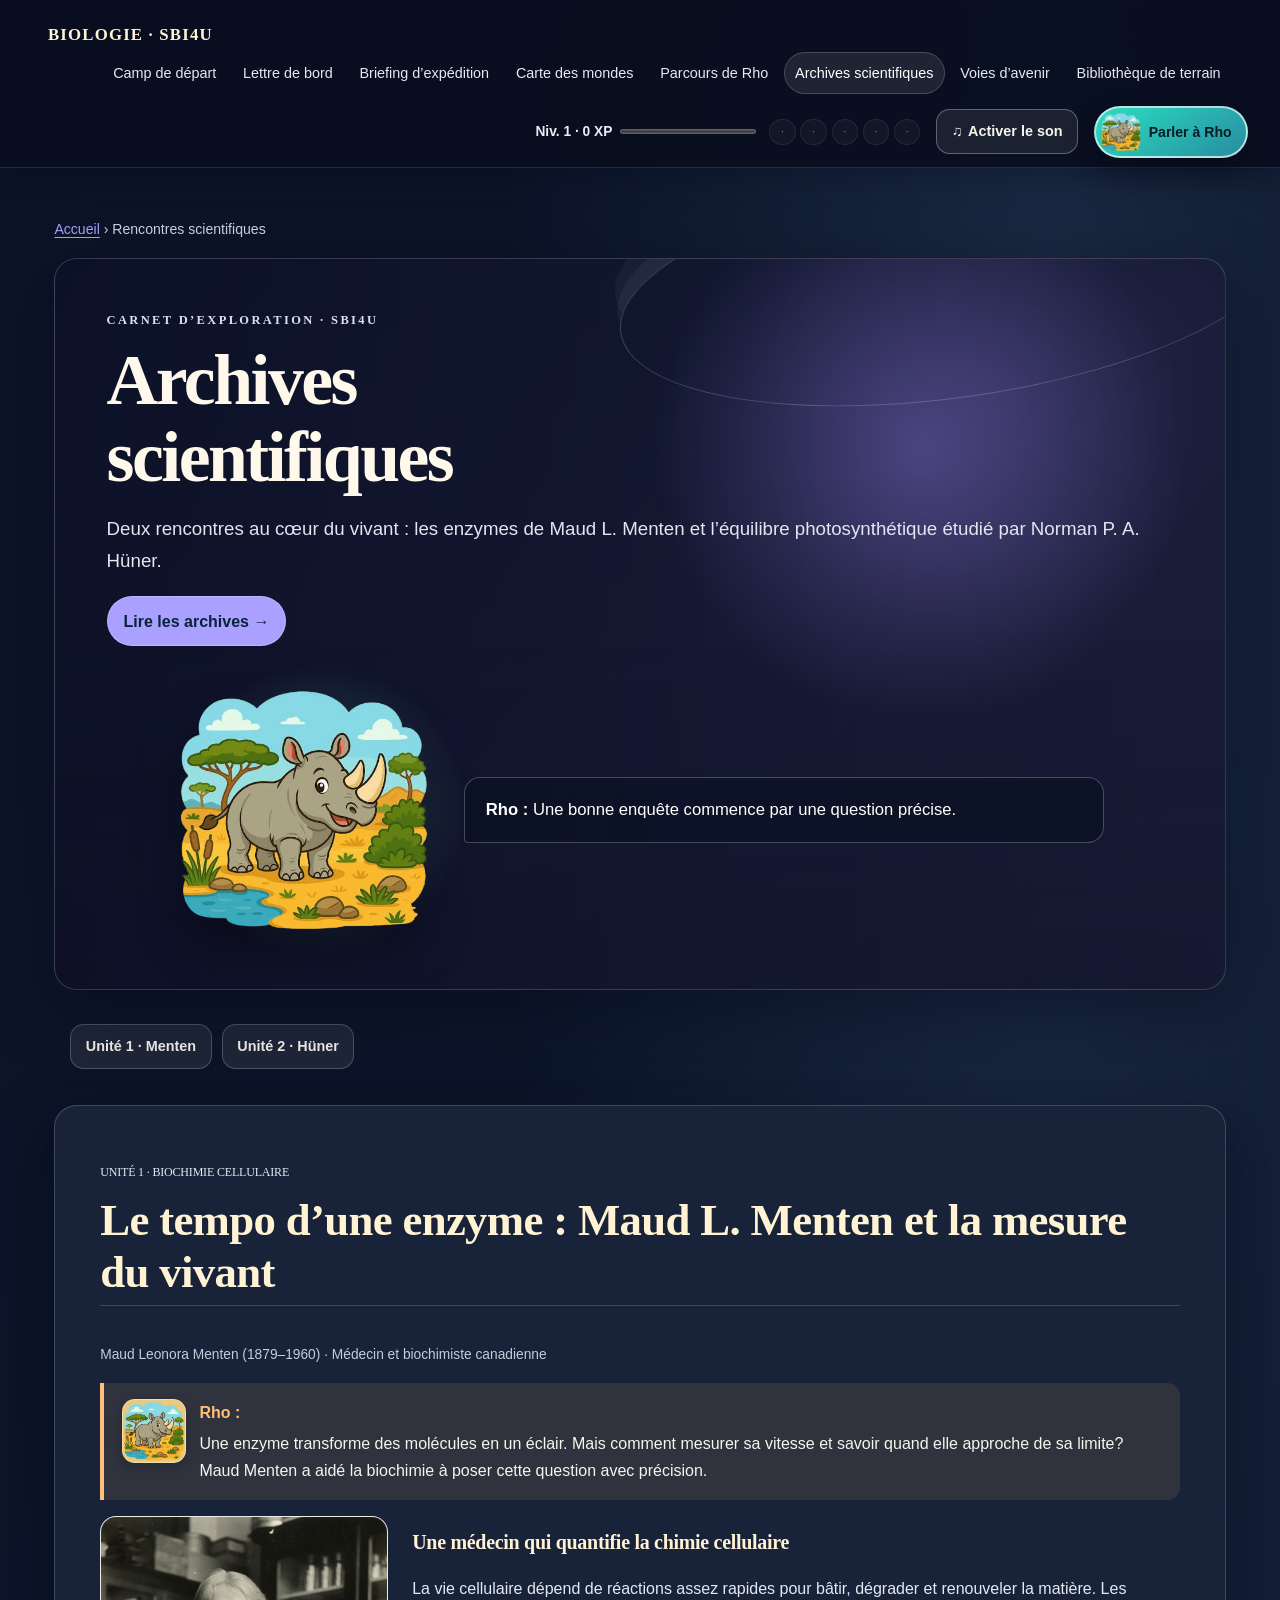
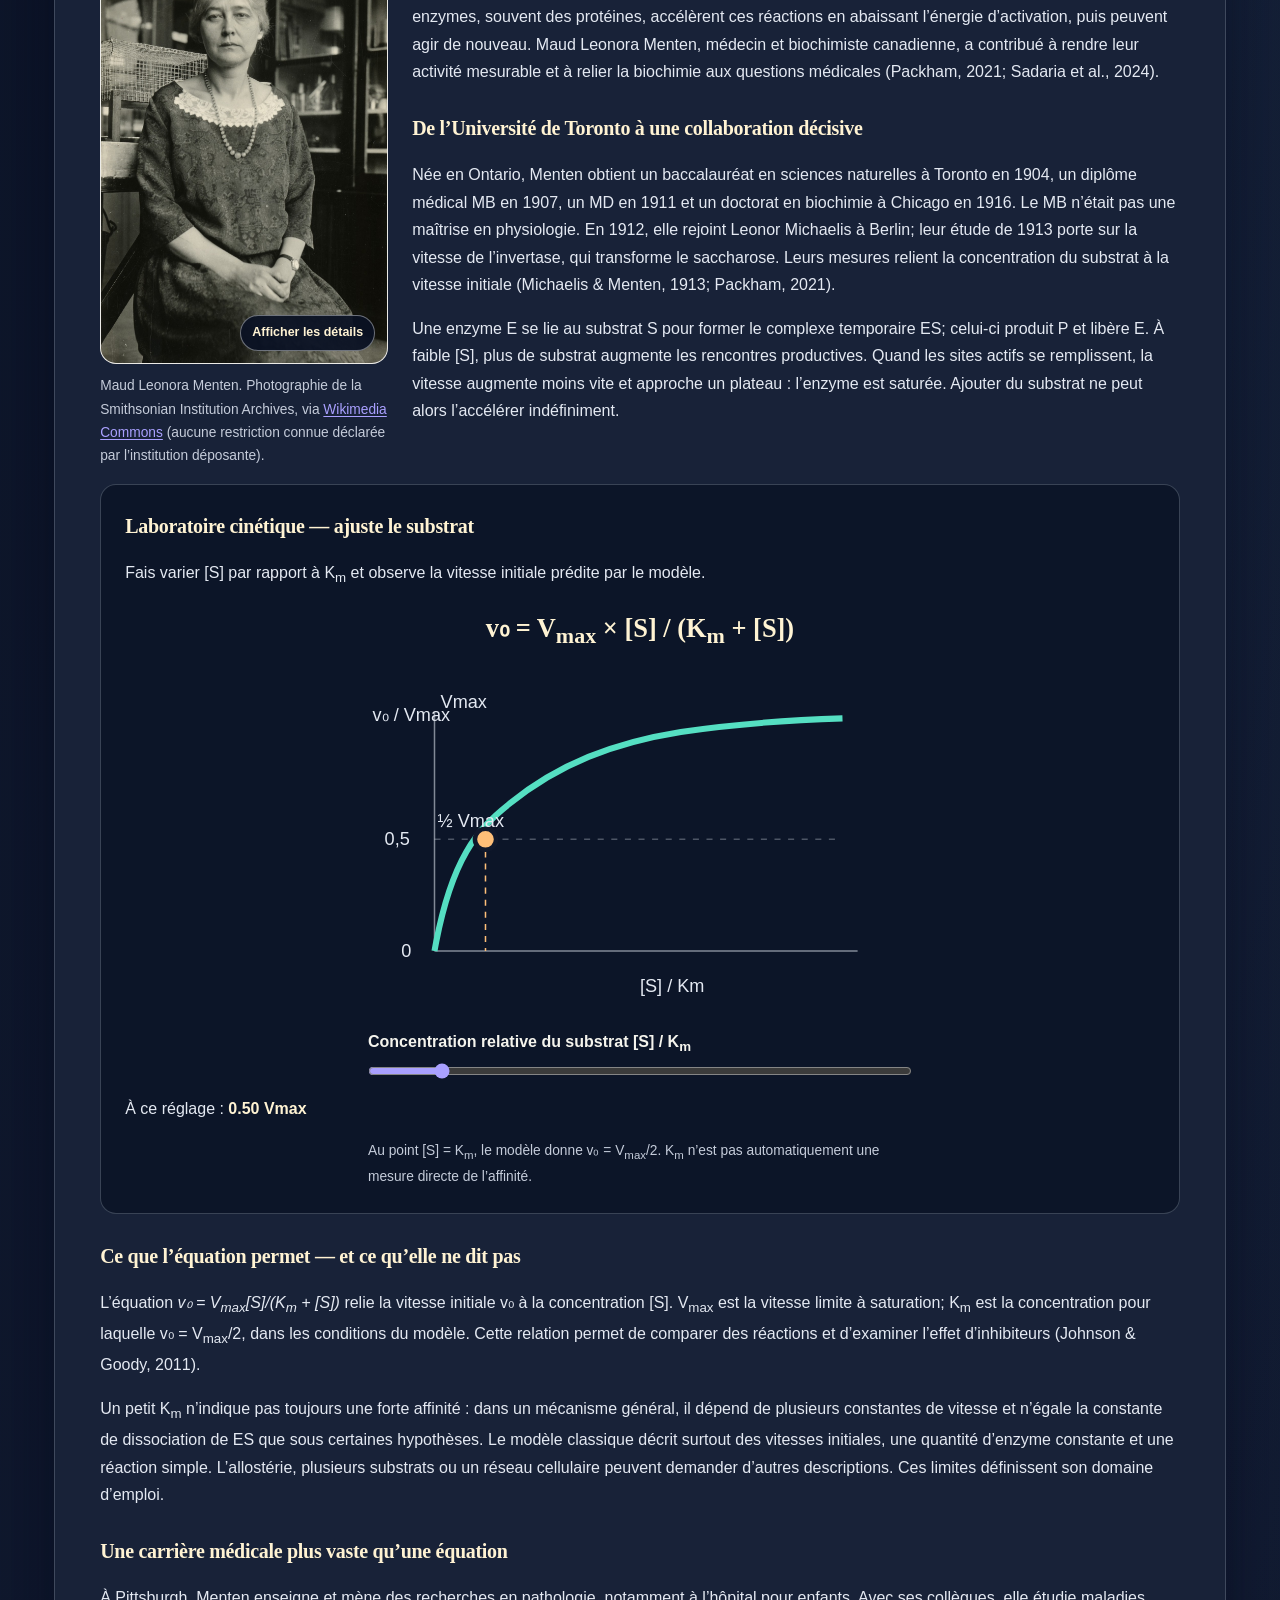
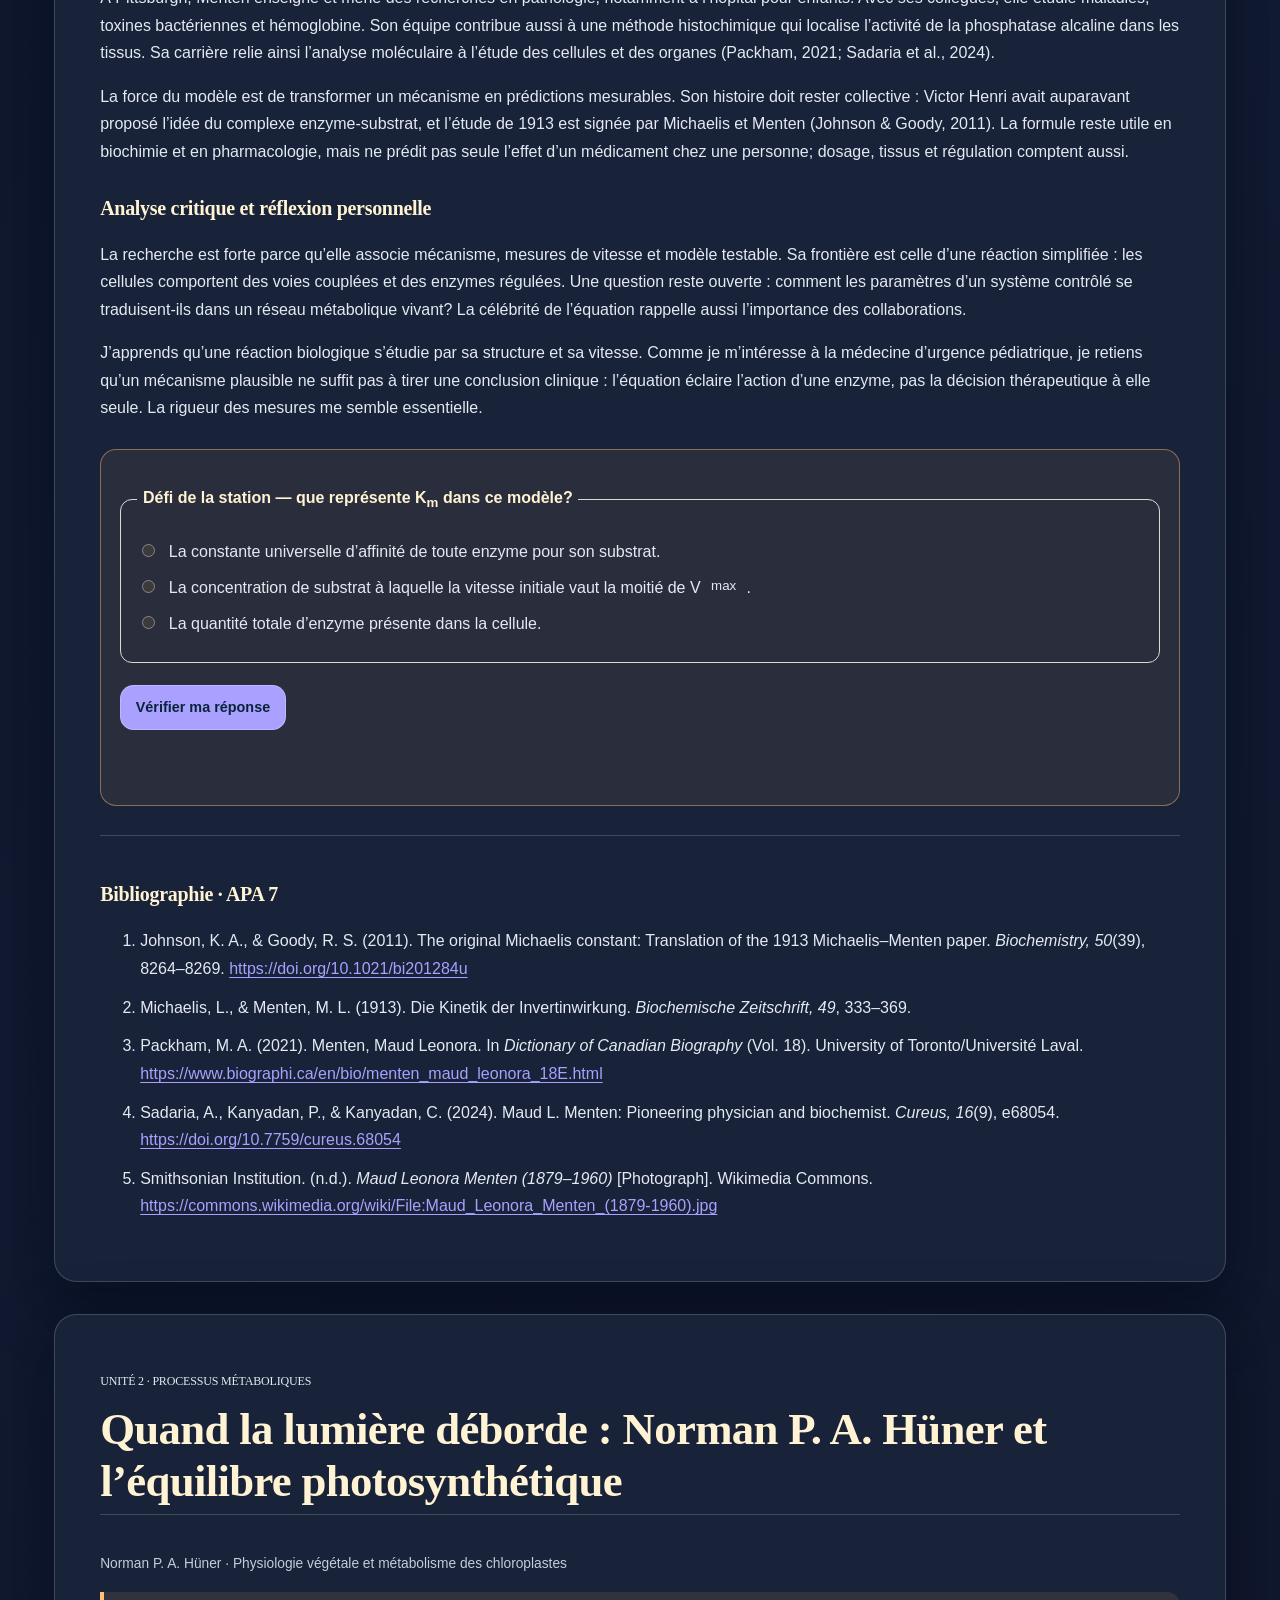
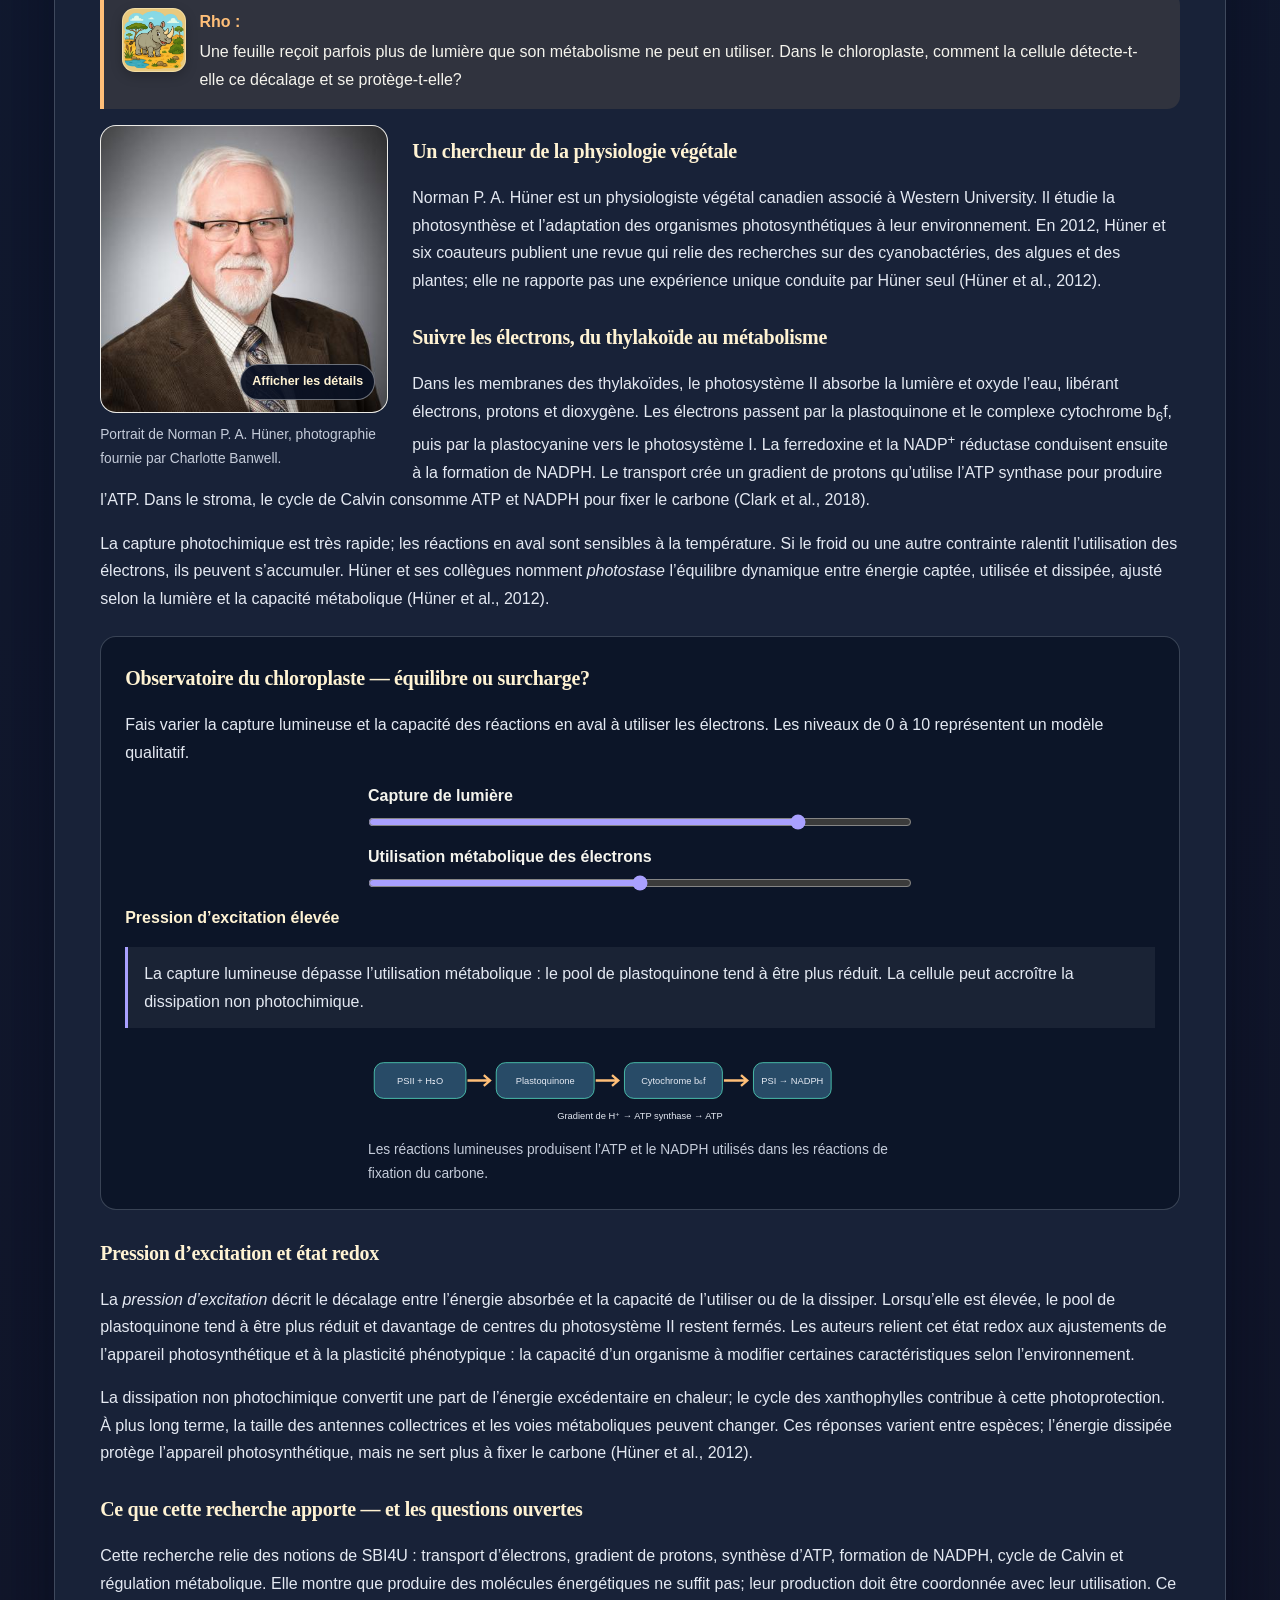
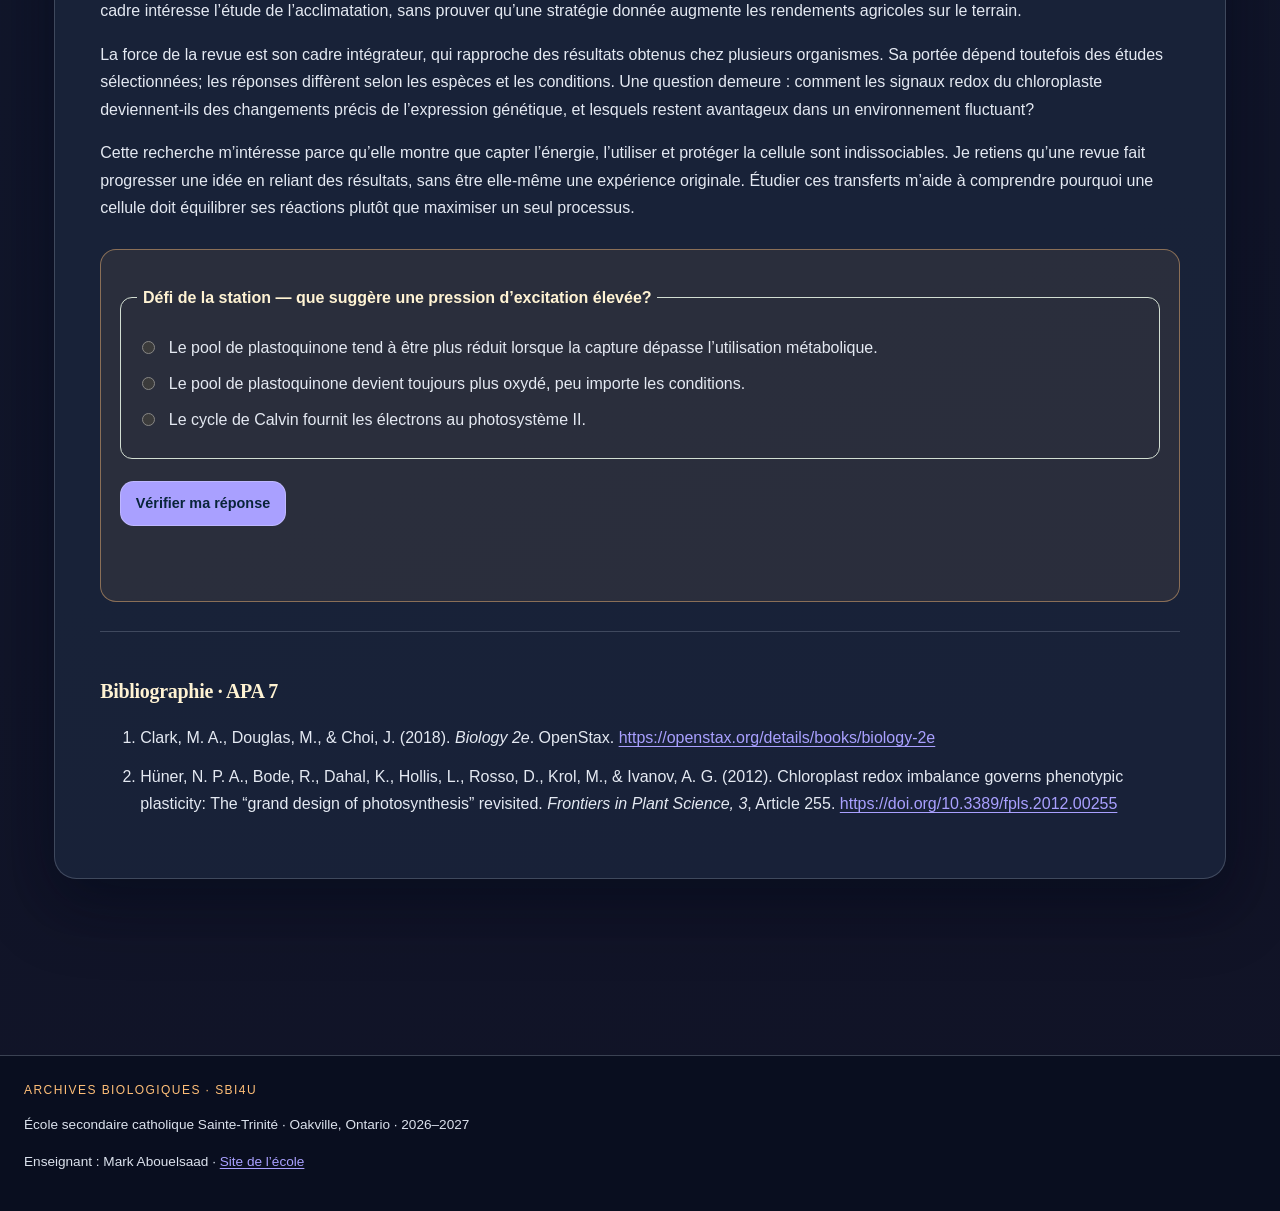
==== commit c6be9c42: "Mise a Jour" ====
--- a/articles.html
+++ b/articles.html
@@ -93,6 +93,6 @@
 .opening-letter{border-top:6px solid #b82e67;background:linear-gradient(145deg,#fffdf7 0%,#fffdf7 72%,#fff5d9 100%)}
 .opening-letter .letter-date{color:#926100;text-align:right;font-weight:600}
 .opening-letter .letter-signature{color:#b82e67;font-family:Georgia,'Times New Roman',serif;font-size:1.2rem}
-</style><link rel="stylesheet" href="site.css"/><link rel="stylesheet" href="adventure.css"/></head><body class=""><a class="skip-link" href="#contenu">Passer au contenu</a><header class="top"><nav aria-label="Navigation principale"><a class="brand" href="index.html">BIOLOGIE · SBI4U</a><a class="navbtn" href="index.html">Camp de départ</a><a class="navbtn" href="lettre-ouverture.html">Lettre de bord</a><a class="navbtn" href="presentation.html">Briefing d’expédition</a><a class="navbtn" href="index.html#unites">Carte des mondes</a><a class="navbtn" href="parcours-rho.html">Parcours de Rho</a><a class="navbtn" href="articles.html">Archives scientifiques</a><a class="navbtn" href="carrieres.html">Voies d’avenir</a><a class="navbtn" href="bibliographie.html">Bibliothèque de terrain</a></nav></header><main id="contenu"><div class="breadcrumbs"><a href="index.html">Accueil</a> › Rencontres scientifiques</div><section class="hero"><p class="eyebrow">Dossier de recherche</p><h1>Archives scientifiques</h1><p>Deux rencontres au cœur du vivant : les enzymes de Maud L. Menten et l’équilibre photosynthétique étudié par Norman P. A. Hüner.</p></section><nav class="archive-jump" aria-label="Choisir une découverte"><a class="btn secondary" href="#menten">Unité 1 · Menten</a><a class="btn secondary" href="#huner">Unité 2 · Hüner</a></nav><section class="content-section" id="menten"><article class="feature-article"><p class="eyebrow">Unité 1 · Biochimie cellulaire</p><h2>Le tempo d’une enzyme : Maud L. Menten et la mesure du vivant</h2><p class="article-meta">Maud Leonora Menten (1879–1960) · Médecin et biochimiste canadienne</p><div class="rho-note"><strong>Rho :</strong> Une enzyme transforme des molécules en un éclair. Mais comment mesurer sa vitesse et savoir quand elle approche de sa limite? Maud Menten a aidé la biochimie à poser cette question avec précision.</div><div class="article-lead"><figure class="scientist-portrait"><img src="assets/maud-menten.jpg" alt="Maud Leonora Menten assise dans un laboratoire, photographie en noir et blanc" loading="lazy"/><figcaption>Maud Leonora Menten. Photographie de la Smithsonian Institution Archives, via <a href="https://commons.wikimedia.org/wiki/File:Maud_Leonora_Menten_(1879-1960).jpg" rel="noopener noreferrer" target="_blank">Wikimedia Commons</a> (aucune restriction connue déclarée par l’institution déposante).</figcaption></figure><div><h3>Une médecin qui quantifie la chimie cellulaire</h3><p>La vie cellulaire dépend de réactions assez rapides pour bâtir, dégrader et renouveler la matière. Les enzymes, souvent des protéines, accélèrent ces réactions en abaissant l’énergie d’activation, puis peuvent agir de nouveau. Maud Leonora Menten, médecin et biochimiste canadienne, a contribué à rendre leur activité mesurable et à relier la biochimie aux questions médicales (Packham, 2021; Sadaria et al., 2024).</p></div></div><h3>De l’Université de Toronto à une collaboration décisive</h3><p>Née en Ontario, Menten obtient un baccalauréat en sciences naturelles à Toronto en 1904, un diplôme médical MB en 1907, un MD en 1911 et un doctorat en biochimie à Chicago en 1916. Le MB n’était pas une maîtrise en physiologie. En 1912, elle rejoint Leonor Michaelis à Berlin; leur étude de 1913 porte sur la vitesse de l’invertase, qui transforme le saccharose. Leurs mesures relient la concentration du substrat à la vitesse initiale (Michaelis &amp; Menten, 1913; Packham, 2021).</p><p>Une enzyme E se lie au substrat S pour former le complexe temporaire ES; celui-ci produit P et libère E. À faible [S], plus de substrat augmente les rencontres productives. Quand les sites actifs se remplissent, la vitesse augmente moins vite et approche un plateau : l’enzyme est saturée. Ajouter du substrat ne peut alors l’accélérer indéfiniment.</p><div class="interactive-figure" data-menten-model><h3>Laboratoire cinétique — ajuste le substrat</h3><p>Fais varier [S] par rapport à K<sub>m</sub> et observe la vitesse initiale prédite par le modèle.</p><div class="equation" role="img" aria-label="v zéro égale V maximum fois la concentration de substrat, divisée par K m plus la concentration de substrat">v₀ = V<sub>max</sub> × [S] / (K<sub>m</sub> + [S])</div><svg class="interactive-chart" viewBox="0 0 360 230" role="img" aria-labelledby="menten-chart-title menten-chart-desc"><title id="menten-chart-title">Courbe de Michaelis-Menten</title><desc id="menten-chart-desc">La vitesse initiale augmente avec la concentration du substrat puis approche V maximum; le point se déplace avec le curseur.</desc><line class="chart-grid" x1="44" y1="114" x2="314" y2="114"/><line class="chart-axis" x1="44" y1="188" x2="324" y2="188"/><line class="chart-axis" x1="44" y1="188" x2="44" y2="30"/><path class="chart-line" d="M44 188 C55 126 73 107 93 91 C126 64 163 50 207 43 C247 37 284 35 314 34"/><line class="chart-guide" data-rate-guide x1="78" y1="114" x2="78" y2="188"/><circle class="chart-marker" data-rate-marker cx="78" cy="114" r="7"/><text x="3" y="36">v₀ / Vmax</text><text x="11" y="118">0,5</text><text x="22" y="192">0</text><text x="180" y="215">[S] / Km</text><text x="46" y="106">½ Vmax</text><text x="48" y="27">Vmax</text></svg><label for="menten-substrate">Concentration relative du substrat [S] / K<sub>m</sub></label><input id="menten-substrate" type="range" min="0" max="8" step="0.1" value="1" data-substrate-ratio aria-describedby="menten-rate"/><p id="menten-rate">À ce réglage : <output data-rate-output aria-live="polite">0.50 Vmax</output></p><figcaption>Au point [S] = K<sub>m</sub>, le modèle donne v₀ = V<sub>max</sub>/2. K<sub>m</sub> n’est pas automatiquement une mesure directe de l’affinité.</figcaption></div><h3>Ce que l’équation permet — et ce qu’elle ne dit pas</h3><p>L’équation <em>v₀ = V<sub>max</sub>[S]/(K<sub>m</sub> + [S])</em> relie la vitesse initiale v₀ à la concentration [S]. V<sub>max</sub> est la vitesse limite à saturation; K<sub>m</sub> est la concentration pour laquelle v₀ = V<sub>max</sub>/2, dans les conditions du modèle. Cette relation permet de comparer des réactions et d’examiner l’effet d’inhibiteurs (Johnson &amp; Goody, 2011).</p><p>Un petit K<sub>m</sub> n’indique pas toujours une forte affinité : dans un mécanisme général, il dépend de plusieurs constantes de vitesse et n’égale la constante de dissociation de ES que sous certaines hypothèses. Le modèle classique décrit surtout des vitesses initiales, une quantité d’enzyme constante et une réaction simple. L’allostérie, plusieurs substrats ou un réseau cellulaire peuvent demander d’autres descriptions. Ces limites définissent son domaine d’emploi.</p><h3>Une carrière médicale plus vaste qu’une équation</h3><p>À Pittsburgh, Menten enseigne et mène des recherches en pathologie, notamment à l’hôpital pour enfants. Avec ses collègues, elle étudie maladies, toxines bactériennes et hémoglobine. Son équipe contribue aussi à une méthode histochimique qui localise l’activité de la phosphatase alcaline dans les tissus. Sa carrière relie ainsi l’analyse moléculaire à l’étude des cellules et des organes (Packham, 2021; Sadaria et al., 2024).</p><p>La force du modèle est de transformer un mécanisme en prédictions mesurables. Son histoire doit rester collective : Victor Henri avait auparavant proposé l’idée du complexe enzyme-substrat, et l’étude de 1913 est signée par Michaelis et Menten (Johnson &amp; Goody, 2011). La formule reste utile en biochimie et en pharmacologie, mais ne prédit pas seule l’effet d’un médicament chez une personne; dosage, tissus et régulation comptent aussi.</p><h3>Analyse critique et réflexion personnelle</h3><p>La recherche est forte parce qu’elle associe mécanisme, mesures de vitesse et modèle testable. Sa frontière est celle d’une réaction simplifiée : les cellules comportent des voies couplées et des enzymes régulées. Une question reste ouverte : comment les paramètres d’un système contrôlé se traduisent-ils dans un réseau métabolique vivant? La célébrité de l’équation rappelle aussi l’importance des collaborations.</p><p>J’apprends qu’une réaction biologique s’étudie par sa structure et sa vitesse. Comme je m’intéresse à la médecine d’urgence pédiatrique, je retiens qu’un mécanisme plausible ne suffit pas à tirer une conclusion clinique : l’équation éclaire l’action d’une enzyme, pas la décision thérapeutique à elle seule. La rigueur des mesures me semble essentielle.</p><form class="scientist-challenge" data-scientist-challenge="menten" data-answer="km"><fieldset><legend>Défi de la station — que représente K<sub>m</sub> dans ce modèle?</legend><label><input type="radio" name="menten-answer" value="affinity"/>La constante universelle d’affinité de toute enzyme pour son substrat.</label><label><input type="radio" name="menten-answer" value="km"/>La concentration de substrat à laquelle la vitesse initiale vaut la moitié de V<sub>max</sub>.</label><label><input type="radio" name="menten-answer" value="amount"/>La quantité totale d’enzyme présente dans la cellule.</label></fieldset><button class="mission-submit" type="submit">Vérifier ma réponse</button><p data-challenge-feedback role="status" aria-live="polite"></p></form><div class="article-bibliography"><h3>Bibliographie · APA 7</h3><ol><li>Johnson, K. A., &amp; Goody, R. S. (2011). The original Michaelis constant: Translation of the 1913 Michaelis–Menten paper. <em>Biochemistry, 50</em>(39), 8264–8269. <a href="https://doi.org/10.1021/bi201284u" rel="noopener noreferrer" target="_blank">https://doi.org/10.1021/bi201284u</a></li><li>Michaelis, L., &amp; Menten, M. L. (1913). Die Kinetik der Invertinwirkung. <em>Biochemische Zeitschrift, 49</em>, 333–369.</li><li>Packham, M. A. (2021). Menten, Maud Leonora. In <em>Dictionary of Canadian Biography</em> (Vol. 18). University of Toronto/Université Laval. <a href="https://www.biographi.ca/en/bio/menten_maud_leonora_18E.html" rel="noopener noreferrer" target="_blank">https://www.biographi.ca/en/bio/menten_maud_leonora_18E.html</a></li><li>Sadaria, A., Kanyadan, P., &amp; Kanyadan, C. (2024). Maud L. Menten: Pioneering physician and biochemist. <em>Cureus, 16</em>(9), e68054. <a href="https://doi.org/10.7759/cureus.68054" rel="noopener noreferrer" target="_blank">https://doi.org/10.7759/cureus.68054</a></li><li>Smithsonian Institution. (n.d.). <em>Maud Leonora Menten (1879–1960)</em> [Photograph]. Wikimedia Commons. <a href="https://commons.wikimedia.org/wiki/File:Maud_Leonora_Menten_(1879-1960).jpg" rel="noopener noreferrer" target="_blank">https://commons.wikimedia.org/wiki/File:Maud_Leonora_Menten_(1879-1960).jpg</a></li></ol></div></article></section><section class="content-section" id="huner"><article class="feature-article"><p class="eyebrow">Unité 2 · Processus métaboliques</p><h2>Quand la lumière déborde : Norman P. A. Hüner et l’équilibre photosynthétique</h2><p class="article-meta">Norman P. A. Hüner · Physiologie végétale et métabolisme des chloroplastes</p><div class="rho-note"><strong>Rho :</strong> Une feuille reçoit parfois plus de lumière que son métabolisme ne peut en utiliser. Dans le chloroplaste, comment la cellule détecte-t-elle ce décalage et se protège-t-elle?</div><div class="article-lead"><figure class="scientist-portrait"><img src="assets/norman-huner.png" alt="Portrait photographique de Norman P. A. Hüner" loading="lazy"/><figcaption>Portrait de Norman P. A. Hüner, photographie fournie par Charlotte Banwell.</figcaption></figure><div><h3>Un chercheur de la physiologie végétale</h3><p>Norman P. A. Hüner est un physiologiste végétal canadien associé à Western University. Il étudie la photosynthèse et l’adaptation des organismes photosynthétiques à leur environnement. En 2012, Hüner et six coauteurs publient une revue qui relie des recherches sur des cyanobactéries, des algues et des plantes; elle ne rapporte pas une expérience unique conduite par Hüner seul (Hüner et al., 2012).</p></div></div><h3>Suivre les électrons, du thylakoïde au métabolisme</h3><p>Dans les membranes des thylakoïdes, le photosystème II absorbe la lumière et oxyde l’eau, libérant électrons, protons et dioxygène. Les électrons passent par la plastoquinone et le complexe cytochrome b<sub>6</sub>f, puis par la plastocyanine vers le photosystème I. La ferredoxine et la NADP<sup>+</sup> réductase conduisent ensuite à la formation de NADPH. Le transport crée un gradient de protons qu’utilise l’ATP synthase pour produire l’ATP. Dans le stroma, le cycle de Calvin consomme ATP et NADPH pour fixer le carbone (Clark et al., 2018).</p><p>La capture photochimique est très rapide; les réactions en aval sont sensibles à la température. Si le froid ou une autre contrainte ralentit l’utilisation des électrons, ils peuvent s’accumuler. Hüner et ses collègues nomment <em>photostase</em> l’équilibre dynamique entre énergie captée, utilisée et dissipée, ajusté selon la lumière et la capacité métabolique (Hüner et al., 2012).</p><div class="interactive-figure" data-huner-model><h3>Observatoire du chloroplaste — équilibre ou surcharge?</h3><p>Fais varier la capture lumineuse et la capacité des réactions en aval à utiliser les électrons. Les niveaux de 0 à 10 représentent un modèle qualitatif.</p><label for="huner-light">Capture de lumière</label><input id="huner-light" type="range" min="0" max="10" value="8" data-light-level/><label for="huner-demand">Utilisation métabolique des électrons</label><input id="huner-demand" type="range" min="0" max="10" value="5" data-metabolic-demand/><p data-photostasis-status role="status" aria-live="polite">Pression d’excitation élevée</p><p data-redox-detail>La capture lumineuse dépasse l’utilisation métabolique.</p><svg class="interactive-chart" viewBox="0 0 700 105" role="img" aria-labelledby="huner-flow-title huner-flow-desc"><title id="huner-flow-title">Voie des électrons dans les réactions lumineuses</title><desc id="huner-flow-desc">Les électrons passent du photosystème II à la plastoquinone, au complexe cytochrome b six f et au photosystème I. Le gradient de protons soutient la synthèse d’ATP; les électrons contribuent aussi à former le NADPH.</desc><rect x="8" y="24" width="118" height="46" rx="12" fill="#284b67" stroke="#55dfc2"/><rect x="165" y="24" width="126" height="46" rx="12" fill="#284b67" stroke="#55dfc2"/><rect x="330" y="24" width="126" height="46" rx="12" fill="#284b67" stroke="#55dfc2"/><rect x="496" y="24" width="100" height="46" rx="12" fill="#284b67" stroke="#55dfc2"/><text x="67" y="52" text-anchor="middle">PSII + H₂O</text><text x="228" y="52" text-anchor="middle">Plastoquinone</text><text x="393" y="52" text-anchor="middle">Cytochrome b₆f</text><text x="546" y="52" text-anchor="middle">PSI → NADPH</text><path d="M128 47h29m-8-7 8 7-8 7M293 47h29m-8-7 8 7-8 7M458 47h30m-8-7 8 7-8 7" fill="none" stroke="#ffbf78" stroke-width="3"/><text x="350" y="96" text-anchor="middle">Gradient de H⁺ → ATP synthase → ATP</text></svg><figcaption>Les réactions lumineuses produisent l’ATP et le NADPH utilisés dans les réactions de fixation du carbone.</figcaption></div><h3>Pression d’excitation et état redox</h3><p>La <em>pression d’excitation</em> décrit le décalage entre l’énergie absorbée et la capacité de l’utiliser ou de la dissiper. Lorsqu’elle est élevée, le pool de plastoquinone tend à être plus réduit et davantage de centres du photosystème II restent fermés. Les auteurs relient cet état redox aux ajustements de l’appareil photosynthétique et à la plasticité phénotypique : la capacité d’un organisme à modifier certaines caractéristiques selon l’environnement.</p><p>La dissipation non photochimique convertit une part de l’énergie excédentaire en chaleur; le cycle des xanthophylles contribue à cette photoprotection. À plus long terme, la taille des antennes collectrices et les voies métaboliques peuvent changer. Ces réponses varient entre espèces; l’énergie dissipée protège l’appareil photosynthétique, mais ne sert plus à fixer le carbone (Hüner et al., 2012).</p><h3>Ce que cette recherche apporte — et les questions ouvertes</h3><p>Cette recherche relie des notions de SBI4U : transport d’électrons, gradient de protons, synthèse d’ATP, formation de NADPH, cycle de Calvin et régulation métabolique. Elle montre que produire des molécules énergétiques ne suffit pas; leur production doit être coordonnée avec leur utilisation. Ce cadre intéresse l’étude de l’acclimatation, sans prouver qu’une stratégie donnée augmente les rendements agricoles sur le terrain.</p><p>La force de la revue est son cadre intégrateur, qui rapproche des résultats obtenus chez plusieurs organismes. Sa portée dépend toutefois des études sélectionnées; les réponses diffèrent selon les espèces et les conditions. Une question demeure : comment les signaux redox du chloroplaste deviennent-ils des changements précis de l’expression génétique, et lesquels restent avantageux dans un environnement fluctuant?</p><p>Cette recherche m’intéresse parce qu’elle montre que capter l’énergie, l’utiliser et protéger la cellule sont indissociables. Je retiens qu’une revue fait progresser une idée en reliant des résultats, sans être elle-même une expérience originale. Étudier ces transferts m’aide à comprendre pourquoi une cellule doit équilibrer ses réactions plutôt que maximiser un seul processus.</p><form class="scientist-challenge" data-scientist-challenge="huner" data-answer="reduced"><fieldset><legend>Défi de la station — que suggère une pression d’excitation élevée?</legend><label><input type="radio" name="huner-answer" value="reduced"/>Le pool de plastoquinone tend à être plus réduit lorsque la capture dépasse l’utilisation métabolique.</label><label><input type="radio" name="huner-answer" value="oxidized"/>Le pool de plastoquinone devient toujours plus oxydé, peu importe les conditions.</label><label><input type="radio" name="huner-answer" value="calvin"/>Le cycle de Calvin fournit les électrons au photosystème II.</label></fieldset><button class="mission-submit" type="submit">Vérifier ma réponse</button><p data-challenge-feedback role="status" aria-live="polite"></p></form><div class="article-bibliography"><h3>Bibliographie · APA 7</h3><ol><li>Clark, M. A., Douglas, M., &amp; Choi, J. (2018). <em>Biology 2e</em>. OpenStax. <a href="https://openstax.org/details/books/biology-2e" rel="noopener noreferrer" target="_blank">https://openstax.org/details/books/biology-2e</a></li><li>Hüner, N. P. A., Bode, R., Dahal, K., Hollis, L., Rosso, D., Krol, M., &amp; Ivanov, A. G. (2012). Chloroplast redox imbalance governs phenotypic plasticity: The “grand design of photosynthesis” revisited. <em>Frontiers in Plant Science, 3</em>, Article 255. <a href="https://doi.org/10.3389/fpls.2012.00255" rel="noopener noreferrer" target="_blank">https://doi.org/10.3389/fpls.2012.00255</a></li></ol></div></article></section></main><footer><div class="archive-label">Archives biologiques · SBI4U</div><p>École secondaire catholique Sainte-Trinité · Oakville, Ontario · 2026–2027</p><p>Enseignant : Mark Abouelsaad · <a href="https://esst.cscmonavenir.ca" rel="noopener noreferrer" target="_blank">Site de l’école</a></p></footer><script>function selectConcept(btn,details){document.querySelectorAll('.concept-node[aria-pressed="true"]').forEach(n=>n.setAttribute('aria-pressed','false'));btn.setAttribute('aria-pressed','true');const box=document.getElementById(details);if(box)box.innerHTML='<h3>'+btn.dataset.title+'</h3><p>'+btn.dataset.definition+'</p><p><b>Exemple :</b> '+btn.dataset.example+'</p><p><b>Erreur fréquente :</b> '+btn.dataset.error+'</p><p><b>Unité :</b> '+btn.dataset.unit+'</p><p><b>Source :</b> '+btn.dataset.source+'</p>';}function resetMap(id){const d=document.getElementById(id);if(d)d.innerHTML='<p>Sélectionne un concept dans la carte pour afficher sa fiche détaillée.</p>';document.querySelectorAll('.concept-node').forEach(n=>n.setAttribute('aria-pressed','false'));}function setupQuiz(formId,feedbackId){const f=document.getElementById(formId);if(!f)return;f.addEventListener('submit',e=>{e.preventDefault();let score=0;const qs=[...f.querySelectorAll('[data-answer]')];let missing=0;qs.forEach(q=>{const checked=q.querySelector('input:checked');if(!checked){missing++;return}if(checked.value===q.dataset.answer)score++});const box=document.getElementById(feedbackId);if(missing){box.textContent='Réponds à toutes les questions avant de corriger.';return}const explanations=qs.map((q,i)=>{const ok=q.querySelector('input:checked').value===q.dataset.answer;return (i+1)+'. '+(ok?'Correct. ':'À revoir. ')+q.dataset.explanation}).join(' ');box.innerHTML='<p><b>Résultat :</b> '+score+' / '+qs.length+'</p><p>'+explanations+'</p>';});const reset=f.querySelector('[type=reset]');if(reset)reset.addEventListener('click',()=>{const b=document.getElementById(feedbackId);if(b)b.textContent='';});}function setupGlossary(inputId,filterId,listId){const input=document.getElementById(inputId),filter=document.getElementById(filterId),list=document.getElementById(listId);if(!list)return;function apply(){const q=(input?.value||'').toLocaleLowerCase('fr'),u=filter?.value||'all';list.querySelectorAll('[data-term]').forEach(el=>{el.hidden=!(el.dataset.term.toLocaleLowerCase('fr').includes(q)&&(u==='all'||el.dataset.unit===u))})}input?.addEventListener('input',apply);filter?.addEventListener('change',apply)}</script>
+</style><link rel="stylesheet" href="site.css"/><link rel="stylesheet" href="adventure.css"/></head><body class=""><a class="skip-link" href="#contenu">Passer au contenu</a><header class="top"><nav aria-label="Navigation principale"><a class="brand" href="index.html">BIOLOGIE · SBI4U</a><a class="navbtn" href="index.html">Camp de départ</a><a class="navbtn" href="lettre-ouverture.html">Lettre de bord</a><a class="navbtn" href="presentation.html">Briefing d’expédition</a><a class="navbtn" href="index.html#unites">Carte des mondes</a><a class="navbtn" href="parcours-rho.html">Parcours de Rho</a><a class="navbtn" href="articles.html">Archives scientifiques</a><a class="navbtn" href="carrieres.html">Voies d’avenir</a><a class="navbtn" href="bibliographie.html">Bibliothèque de terrain</a></nav></header><main id="contenu"><div class="breadcrumbs"><a href="index.html">Accueil</a> › Rencontres scientifiques</div><section class="hero"><p class="eyebrow">Dossier de recherche</p><h1>Archives scientifiques</h1><p>Deux rencontres au cœur du vivant : les enzymes de Maud L. Menten et l’équilibre photosynthétique étudié par Norman P. A. Hüner.</p></section><nav class="archive-jump" aria-label="Choisir une découverte"><a class="btn secondary" href="#menten">Unité 1 · Menten</a><a class="btn secondary" href="#huner">Unité 2 · Hüner</a></nav><section class="content-section" id="menten"><article class="feature-article"><p class="eyebrow">Unité 1 · Biochimie cellulaire</p><h2>Le tempo d’une enzyme : Maud L. Menten et la mesure du vivant</h2><p class="article-meta">Maud Leonora Menten (1879–1960) · Médecin et biochimiste canadienne</p><div class="rho-note"><strong>Rho :</strong> Une enzyme transforme des molécules en un éclair. Mais comment mesurer sa vitesse et savoir quand elle approche de sa limite? Maud Menten a aidé la biochimie à poser cette question avec précision.</div><figure class="scientist-portrait"><details class="visual-reveal"><summary><img src="assets/maud-menten.jpg" alt="Maud Leonora Menten assise dans un laboratoire, photographie en noir et blanc" loading="lazy"/><span class="visual-prompt"><span class="visual-prompt-closed">Afficher les détails</span><span class="visual-prompt-open">Masquer les détails</span></span></summary><div class="visual-detail"><p>En 1913, Michaelis et Menten ont étudié la vitesse de l’invertase selon la concentration de saccharose; leur modèle décrit des vitesses initiales sous des hypothèses déterminées (Michaelis &amp; Menten, 1913).</p></div></details><figcaption>Maud Leonora Menten. Photographie de la Smithsonian Institution Archives, via <a href="https://commons.wikimedia.org/wiki/File:Maud_Leonora_Menten_(1879-1960).jpg" rel="noopener noreferrer" target="_blank">Wikimedia Commons</a> (aucune restriction connue déclarée par l’institution déposante).</figcaption></figure><h3>Une médecin qui quantifie la chimie cellulaire</h3><p>La vie cellulaire dépend de réactions assez rapides pour bâtir, dégrader et renouveler la matière. Les enzymes, souvent des protéines, accélèrent ces réactions en abaissant l’énergie d’activation, puis peuvent agir de nouveau. Maud Leonora Menten, médecin et biochimiste canadienne, a contribué à rendre leur activité mesurable et à relier la biochimie aux questions médicales (Packham, 2021; Sadaria et al., 2024).</p><h3>De l’Université de Toronto à une collaboration décisive</h3><p>Née en Ontario, Menten obtient un baccalauréat en sciences naturelles à Toronto en 1904, un diplôme médical MB en 1907, un MD en 1911 et un doctorat en biochimie à Chicago en 1916. Le MB n’était pas une maîtrise en physiologie. En 1912, elle rejoint Leonor Michaelis à Berlin; leur étude de 1913 porte sur la vitesse de l’invertase, qui transforme le saccharose. Leurs mesures relient la concentration du substrat à la vitesse initiale (Michaelis &amp; Menten, 1913; Packham, 2021).</p><p>Une enzyme E se lie au substrat S pour former le complexe temporaire ES; celui-ci produit P et libère E. À faible [S], plus de substrat augmente les rencontres productives. Quand les sites actifs se remplissent, la vitesse augmente moins vite et approche un plateau : l’enzyme est saturée. Ajouter du substrat ne peut alors l’accélérer indéfiniment.</p><div class="interactive-figure" data-menten-model><h3>Laboratoire cinétique — ajuste le substrat</h3><p>Fais varier [S] par rapport à K<sub>m</sub> et observe la vitesse initiale prédite par le modèle.</p><div class="equation" role="img" aria-label="v zéro égale V maximum fois la concentration de substrat, divisée par K m plus la concentration de substrat">v₀ = V<sub>max</sub> × [S] / (K<sub>m</sub> + [S])</div><svg class="interactive-chart" viewBox="0 0 360 230" role="img" aria-labelledby="menten-chart-title menten-chart-desc"><title id="menten-chart-title">Courbe de Michaelis-Menten</title><desc id="menten-chart-desc">La vitesse initiale augmente avec la concentration du substrat puis approche V maximum; le point se déplace avec le curseur.</desc><line class="chart-grid" x1="44" y1="114" x2="314" y2="114"/><line class="chart-axis" x1="44" y1="188" x2="324" y2="188"/><line class="chart-axis" x1="44" y1="188" x2="44" y2="30"/><path class="chart-line" d="M44 188 C55 126 73 107 93 91 C126 64 163 50 207 43 C247 37 284 35 314 34"/><line class="chart-guide" data-rate-guide x1="78" y1="114" x2="78" y2="188"/><circle class="chart-marker" data-rate-marker cx="78" cy="114" r="7"/><text x="3" y="36">v₀ / Vmax</text><text x="11" y="118">0,5</text><text x="22" y="192">0</text><text x="180" y="215">[S] / Km</text><text x="46" y="106">½ Vmax</text><text x="48" y="27">Vmax</text></svg><label for="menten-substrate">Concentration relative du substrat [S] / K<sub>m</sub></label><input id="menten-substrate" type="range" min="0" max="8" step="0.1" value="1" data-substrate-ratio aria-describedby="menten-rate"/><p id="menten-rate">À ce réglage : <output data-rate-output aria-live="polite">0.50 Vmax</output></p><figcaption>Au point [S] = K<sub>m</sub>, le modèle donne v₀ = V<sub>max</sub>/2. K<sub>m</sub> n’est pas automatiquement une mesure directe de l’affinité.</figcaption></div><section class="article-wide-prose"><h3>Ce que l’équation permet — et ce qu’elle ne dit pas</h3><p>L’équation <em>v₀ = V<sub>max</sub>[S]/(K<sub>m</sub> + [S])</em> relie la vitesse initiale v₀ à la concentration [S]. V<sub>max</sub> est la vitesse limite à saturation; K<sub>m</sub> est la concentration pour laquelle v₀ = V<sub>max</sub>/2, dans les conditions du modèle. Cette relation permet de comparer des réactions et d’examiner l’effet d’inhibiteurs (Johnson &amp; Goody, 2011).</p><p>Un petit K<sub>m</sub> n’indique pas toujours une forte affinité : dans un mécanisme général, il dépend de plusieurs constantes de vitesse et n’égale la constante de dissociation de ES que sous certaines hypothèses. Le modèle classique décrit surtout des vitesses initiales, une quantité d’enzyme constante et une réaction simple. L’allostérie, plusieurs substrats ou un réseau cellulaire peuvent demander d’autres descriptions. Ces limites définissent son domaine d’emploi.</p></section><h3>Une carrière médicale plus vaste qu’une équation</h3><p>À Pittsburgh, Menten enseigne et mène des recherches en pathologie, notamment à l’hôpital pour enfants. Avec ses collègues, elle étudie maladies, toxines bactériennes et hémoglobine. Son équipe contribue aussi à une méthode histochimique qui localise l’activité de la phosphatase alcaline dans les tissus. Sa carrière relie ainsi l’analyse moléculaire à l’étude des cellules et des organes (Packham, 2021; Sadaria et al., 2024).</p><p>La force du modèle est de transformer un mécanisme en prédictions mesurables. Son histoire doit rester collective : Victor Henri avait auparavant proposé l’idée du complexe enzyme-substrat, et l’étude de 1913 est signée par Michaelis et Menten (Johnson &amp; Goody, 2011). La formule reste utile en biochimie et en pharmacologie, mais ne prédit pas seule l’effet d’un médicament chez une personne; dosage, tissus et régulation comptent aussi.</p><h3>Analyse critique et réflexion personnelle</h3><p>La recherche est forte parce qu’elle associe mécanisme, mesures de vitesse et modèle testable. Sa frontière est celle d’une réaction simplifiée : les cellules comportent des voies couplées et des enzymes régulées. Une question reste ouverte : comment les paramètres d’un système contrôlé se traduisent-ils dans un réseau métabolique vivant? La célébrité de l’équation rappelle aussi l’importance des collaborations.</p><p>J’apprends qu’une réaction biologique s’étudie par sa structure et sa vitesse. Comme je m’intéresse à la médecine d’urgence pédiatrique, je retiens qu’un mécanisme plausible ne suffit pas à tirer une conclusion clinique : l’équation éclaire l’action d’une enzyme, pas la décision thérapeutique à elle seule. La rigueur des mesures me semble essentielle.</p><form class="scientist-challenge" data-scientist-challenge="menten" data-answer="km"><fieldset><legend>Défi de la station — que représente K<sub>m</sub> dans ce modèle?</legend><label><input type="radio" name="menten-answer" value="affinity"/>La constante universelle d’affinité de toute enzyme pour son substrat.</label><label><input type="radio" name="menten-answer" value="km"/>La concentration de substrat à laquelle la vitesse initiale vaut la moitié de V<sub>max</sub>.</label><label><input type="radio" name="menten-answer" value="amount"/>La quantité totale d’enzyme présente dans la cellule.</label></fieldset><button class="mission-submit" type="submit">Vérifier ma réponse</button><p data-challenge-feedback role="status" aria-live="polite"></p></form><div class="article-bibliography"><h3>Bibliographie · APA 7</h3><ol><li>Johnson, K. A., &amp; Goody, R. S. (2011). The original Michaelis constant: Translation of the 1913 Michaelis–Menten paper. <em>Biochemistry, 50</em>(39), 8264–8269. <a href="https://doi.org/10.1021/bi201284u" rel="noopener noreferrer" target="_blank">https://doi.org/10.1021/bi201284u</a></li><li>Michaelis, L., &amp; Menten, M. L. (1913). Die Kinetik der Invertinwirkung. <em>Biochemische Zeitschrift, 49</em>, 333–369.</li><li>Packham, M. A. (2021). Menten, Maud Leonora. In <em>Dictionary of Canadian Biography</em> (Vol. 18). University of Toronto/Université Laval. <a href="https://www.biographi.ca/en/bio/menten_maud_leonora_18E.html" rel="noopener noreferrer" target="_blank">https://www.biographi.ca/en/bio/menten_maud_leonora_18E.html</a></li><li>Sadaria, A., Kanyadan, P., &amp; Kanyadan, C. (2024). Maud L. Menten: Pioneering physician and biochemist. <em>Cureus, 16</em>(9), e68054. <a href="https://doi.org/10.7759/cureus.68054" rel="noopener noreferrer" target="_blank">https://doi.org/10.7759/cureus.68054</a></li><li>Smithsonian Institution. (n.d.). <em>Maud Leonora Menten (1879–1960)</em> [Photograph]. Wikimedia Commons. <a href="https://commons.wikimedia.org/wiki/File:Maud_Leonora_Menten_(1879-1960).jpg" rel="noopener noreferrer" target="_blank">https://commons.wikimedia.org/wiki/File:Maud_Leonora_Menten_(1879-1960).jpg</a></li></ol></div></article></section><section class="content-section" id="huner"><article class="feature-article"><p class="eyebrow">Unité 2 · Processus métaboliques</p><h2>Quand la lumière déborde : Norman P. A. Hüner et l’équilibre photosynthétique</h2><p class="article-meta">Norman P. A. Hüner · Physiologie végétale et métabolisme des chloroplastes</p><div class="rho-note"><strong>Rho :</strong> Une feuille reçoit parfois plus de lumière que son métabolisme ne peut en utiliser. Dans le chloroplaste, comment la cellule détecte-t-elle ce décalage et se protège-t-elle?</div><figure class="scientist-portrait"><details class="visual-reveal"><summary><img src="assets/norman-huner.png" alt="Portrait photographique de Norman P. A. Hüner" loading="lazy"/><span class="visual-prompt"><span class="visual-prompt-closed">Afficher les détails</span><span class="visual-prompt-open">Masquer les détails</span></span></summary><div class="visual-detail"><p>Dans leur synthèse de 2012, Hüner et ses coauteurs relient l’acclimatation photosynthétique à la photostase : l’ajustement entre l’énergie captée, utilisée et dissipée (Hüner et al., 2012).</p></div></details><figcaption>Portrait de Norman P. A. Hüner, photographie fournie par Charlotte Banwell.</figcaption></figure><h3>Un chercheur de la physiologie végétale</h3><p>Norman P. A. Hüner est un physiologiste végétal canadien associé à Western University. Il étudie la photosynthèse et l’adaptation des organismes photosynthétiques à leur environnement. En 2012, Hüner et six coauteurs publient une revue qui relie des recherches sur des cyanobactéries, des algues et des plantes; elle ne rapporte pas une expérience unique conduite par Hüner seul (Hüner et al., 2012).</p><h3>Suivre les électrons, du thylakoïde au métabolisme</h3><p>Dans les membranes des thylakoïdes, le photosystème II absorbe la lumière et oxyde l’eau, libérant électrons, protons et dioxygène. Les électrons passent par la plastoquinone et le complexe cytochrome b<sub>6</sub>f, puis par la plastocyanine vers le photosystème I. La ferredoxine et la NADP<sup>+</sup> réductase conduisent ensuite à la formation de NADPH. Le transport crée un gradient de protons qu’utilise l’ATP synthase pour produire l’ATP. Dans le stroma, le cycle de Calvin consomme ATP et NADPH pour fixer le carbone (Clark et al., 2018).</p><p>La capture photochimique est très rapide; les réactions en aval sont sensibles à la température. Si le froid ou une autre contrainte ralentit l’utilisation des électrons, ils peuvent s’accumuler. Hüner et ses collègues nomment <em>photostase</em> l’équilibre dynamique entre énergie captée, utilisée et dissipée, ajusté selon la lumière et la capacité métabolique (Hüner et al., 2012).</p><div class="interactive-figure" data-huner-model><h3>Observatoire du chloroplaste — équilibre ou surcharge?</h3><p>Fais varier la capture lumineuse et la capacité des réactions en aval à utiliser les électrons. Les niveaux de 0 à 10 représentent un modèle qualitatif.</p><label for="huner-light">Capture de lumière</label><input id="huner-light" type="range" min="0" max="10" value="8" data-light-level/><label for="huner-demand">Utilisation métabolique des électrons</label><input id="huner-demand" type="range" min="0" max="10" value="5" data-metabolic-demand/><p data-photostasis-status role="status" aria-live="polite">Pression d’excitation élevée</p><p data-redox-detail>La capture lumineuse dépasse l’utilisation métabolique.</p><svg class="interactive-chart" viewBox="0 0 700 105" role="img" aria-labelledby="huner-flow-title huner-flow-desc"><title id="huner-flow-title">Voie des électrons dans les réactions lumineuses</title><desc id="huner-flow-desc">Les électrons passent du photosystème II à la plastoquinone, au complexe cytochrome b six f et au photosystème I. Le gradient de protons soutient la synthèse d’ATP; les électrons contribuent aussi à former le NADPH.</desc><rect x="8" y="24" width="118" height="46" rx="12" fill="#284b67" stroke="#55dfc2"/><rect x="165" y="24" width="126" height="46" rx="12" fill="#284b67" stroke="#55dfc2"/><rect x="330" y="24" width="126" height="46" rx="12" fill="#284b67" stroke="#55dfc2"/><rect x="496" y="24" width="100" height="46" rx="12" fill="#284b67" stroke="#55dfc2"/><text x="67" y="52" text-anchor="middle">PSII + H₂O</text><text x="228" y="52" text-anchor="middle">Plastoquinone</text><text x="393" y="52" text-anchor="middle">Cytochrome b₆f</text><text x="546" y="52" text-anchor="middle">PSI → NADPH</text><path d="M128 47h29m-8-7 8 7-8 7M293 47h29m-8-7 8 7-8 7M458 47h30m-8-7 8 7-8 7" fill="none" stroke="#ffbf78" stroke-width="3"/><text x="350" y="96" text-anchor="middle">Gradient de H⁺ → ATP synthase → ATP</text></svg><figcaption>Les réactions lumineuses produisent l’ATP et le NADPH utilisés dans les réactions de fixation du carbone.</figcaption></div><h3>Pression d’excitation et état redox</h3><p>La <em>pression d’excitation</em> décrit le décalage entre l’énergie absorbée et la capacité de l’utiliser ou de la dissiper. Lorsqu’elle est élevée, le pool de plastoquinone tend à être plus réduit et davantage de centres du photosystème II restent fermés. Les auteurs relient cet état redox aux ajustements de l’appareil photosynthétique et à la plasticité phénotypique : la capacité d’un organisme à modifier certaines caractéristiques selon l’environnement.</p><p>La dissipation non photochimique convertit une part de l’énergie excédentaire en chaleur; le cycle des xanthophylles contribue à cette photoprotection. À plus long terme, la taille des antennes collectrices et les voies métaboliques peuvent changer. Ces réponses varient entre espèces; l’énergie dissipée protège l’appareil photosynthétique, mais ne sert plus à fixer le carbone (Hüner et al., 2012).</p><h3>Ce que cette recherche apporte — et les questions ouvertes</h3><p>Cette recherche relie des notions de SBI4U : transport d’électrons, gradient de protons, synthèse d’ATP, formation de NADPH, cycle de Calvin et régulation métabolique. Elle montre que produire des molécules énergétiques ne suffit pas; leur production doit être coordonnée avec leur utilisation. Ce cadre intéresse l’étude de l’acclimatation, sans prouver qu’une stratégie donnée augmente les rendements agricoles sur le terrain.</p><p>La force de la revue est son cadre intégrateur, qui rapproche des résultats obtenus chez plusieurs organismes. Sa portée dépend toutefois des études sélectionnées; les réponses diffèrent selon les espèces et les conditions. Une question demeure : comment les signaux redox du chloroplaste deviennent-ils des changements précis de l’expression génétique, et lesquels restent avantageux dans un environnement fluctuant?</p><p>Cette recherche m’intéresse parce qu’elle montre que capter l’énergie, l’utiliser et protéger la cellule sont indissociables. Je retiens qu’une revue fait progresser une idée en reliant des résultats, sans être elle-même une expérience originale. Étudier ces transferts m’aide à comprendre pourquoi une cellule doit équilibrer ses réactions plutôt que maximiser un seul processus.</p><form class="scientist-challenge" data-scientist-challenge="huner" data-answer="reduced"><fieldset><legend>Défi de la station — que suggère une pression d’excitation élevée?</legend><label><input type="radio" name="huner-answer" value="reduced"/>Le pool de plastoquinone tend à être plus réduit lorsque la capture dépasse l’utilisation métabolique.</label><label><input type="radio" name="huner-answer" value="oxidized"/>Le pool de plastoquinone devient toujours plus oxydé, peu importe les conditions.</label><label><input type="radio" name="huner-answer" value="calvin"/>Le cycle de Calvin fournit les électrons au photosystème II.</label></fieldset><button class="mission-submit" type="submit">Vérifier ma réponse</button><p data-challenge-feedback role="status" aria-live="polite"></p></form><div class="article-bibliography"><h3>Bibliographie · APA 7</h3><ol><li>Clark, M. A., Douglas, M., &amp; Choi, J. (2018). <em>Biology 2e</em>. OpenStax. <a href="https://openstax.org/details/books/biology-2e" rel="noopener noreferrer" target="_blank">https://openstax.org/details/books/biology-2e</a></li><li>Hüner, N. P. A., Bode, R., Dahal, K., Hollis, L., Rosso, D., Krol, M., &amp; Ivanov, A. G. (2012). Chloroplast redox imbalance governs phenotypic plasticity: The “grand design of photosynthesis” revisited. <em>Frontiers in Plant Science, 3</em>, Article 255. <a href="https://doi.org/10.3389/fpls.2012.00255" rel="noopener noreferrer" target="_blank">https://doi.org/10.3389/fpls.2012.00255</a></li></ol></div></article></section></main><footer><div class="archive-label">Archives biologiques · SBI4U</div><p>École secondaire catholique Sainte-Trinité · Oakville, Ontario · 2026–2027</p><p>Enseignant : Mark Abouelsaad · <a href="https://esst.cscmonavenir.ca" rel="noopener noreferrer" target="_blank">Site de l’école</a></p></footer><script>function selectConcept(btn,details){document.querySelectorAll('.concept-node[aria-pressed="true"]').forEach(n=>n.setAttribute('aria-pressed','false'));btn.setAttribute('aria-pressed','true');const box=document.getElementById(details);if(box)box.innerHTML='<h3>'+btn.dataset.title+'</h3><p>'+btn.dataset.definition+'</p><p><b>Exemple :</b> '+btn.dataset.example+'</p><p><b>Erreur fréquente :</b> '+btn.dataset.error+'</p><p><b>Unité :</b> '+btn.dataset.unit+'</p><p><b>Source :</b> '+btn.dataset.source+'</p>';}function resetMap(id){const d=document.getElementById(id);if(d)d.innerHTML='<p>Sélectionne un concept dans la carte pour afficher sa fiche détaillée.</p>';document.querySelectorAll('.concept-node').forEach(n=>n.setAttribute('aria-pressed','false'));}function setupQuiz(formId,feedbackId){const f=document.getElementById(formId);if(!f)return;f.addEventListener('submit',e=>{e.preventDefault();let score=0;const qs=[...f.querySelectorAll('[data-answer]')];let missing=0;qs.forEach(q=>{const checked=q.querySelector('input:checked');if(!checked){missing++;return}if(checked.value===q.dataset.answer)score++});const box=document.getElementById(feedbackId);if(missing){box.textContent='Réponds à toutes les questions avant de corriger.';return}const explanations=qs.map((q,i)=>{const ok=q.querySelector('input:checked').value===q.dataset.answer;return (i+1)+'. '+(ok?'Correct. ':'À revoir. ')+q.dataset.explanation}).join(' ');box.innerHTML='<p><b>Résultat :</b> '+score+' / '+qs.length+'</p><p>'+explanations+'</p>';});const reset=f.querySelector('[type=reset]');if(reset)reset.addEventListener('click',()=>{const b=document.getElementById(feedbackId);if(b)b.textContent='';});}function setupGlossary(inputId,filterId,listId){const input=document.getElementById(inputId),filter=document.getElementById(filterId),list=document.getElementById(listId);if(!list)return;function apply(){const q=(input?.value||'').toLocaleLowerCase('fr'),u=filter?.value||'all';list.querySelectorAll('[data-term]').forEach(el=>{el.hidden=!(el.dataset.term.toLocaleLowerCase('fr').includes(q)&&(u==='all'||el.dataset.unit===u))})}input?.addEventListener('input',apply);filter?.addEventListener('change',apply)}</script>
 <script>(function(){const path=(location.pathname.split('/').pop()||'index.html').toLowerCase();const hash=(location.hash||'').toLowerCase();const unitPage=/^unite[1-5]\.html$/.test(path);document.querySelectorAll('nav[aria-label="Navigation principale"] a.navbtn').forEach(link=>{const href=link.getAttribute('href')||'';const parts=href.split('#');const target=(parts[0]||'').toLowerCase();const targetHash=parts.length>1?'#'+parts[1].toLowerCase():'';const isUnits=link.textContent.trim()==='Carte des mondes';const active=(target===path&&(!targetHash||targetHash===hash))||(isUnits&&(unitPage||(path==='index.html'&&hash==='#unites')));if(active)link.setAttribute('aria-current','page');else link.removeAttribute('aria-current');});})();</script>
 <script src="adventure.js" defer></script></body></html>
--- a/site.css
+++ b/site.css
@@ -115,6 +115,7 @@
   display: flex;
   flex-wrap: wrap;
   align-items: center;
+  justify-content: center;
   gap: 0.5rem;
   margin: 0.8rem 0;
 }
--- a/adventure.css
+++ b/adventure.css
@@ -12,12 +12,14 @@
 }
 
 body.adventure-site {
+  margin: 0;
   min-width: 320px;
   color: var(--ink);
   background:
     radial-gradient(ellipse at 82% 4%, rgba(80, 120, 171, 0.2), transparent 34rem),
     linear-gradient(160deg, #0b1326 0%, #111a31 54%, #111326 100%);
   font-family: "Avenir Next", Avenir, "Segoe UI", sans-serif;
+  line-height: 1.68;
 }
 
 body.world-cell {
@@ -41,6 +43,7 @@
 body.adventure-site *,
 body.adventure-site *::before,
 body.adventure-site *::after {
+  box-sizing: border-box;
   scroll-behavior: smooth;
 }
 
@@ -142,7 +145,8 @@
 }
 
 body.adventure-site main#contenu {
-  width: min(1200px, calc(100% - 2rem));
+  width: min(88rem, calc(100% - 2rem));
+  max-width: 88rem;
   margin: 1.25rem auto 5rem;
 }
 
@@ -295,6 +299,7 @@
   align-self: end;
   justify-items: center;
   min-width: 0;
+  row-gap: 0.35rem;
 }
 
 .scene-guide img {
@@ -307,7 +312,7 @@
 
 .guide-caption {
   max-width: 18rem;
-  margin-top: -0.75rem;
+  margin-top: 0;
   padding: 0.8rem 1rem;
   border: 1px solid rgba(255, 255, 255, 0.24);
   border-radius: 1rem 1rem 1rem 0.25rem;
@@ -601,7 +606,7 @@
   color: #dce2ed;
 }
 
-.adventure-site a:not(.navbtn):not(.brand):not(.quest-action):not(.waypoint):not(.world-gate) {
+.adventure-site a:not(.navbtn):not(.brand):not(.quest-action):not(.waypoint):not(.world-gate):not(.btn) {
   color: var(--accent);
 }
 
@@ -663,6 +668,17 @@
   color: #c4cede;
 }
 
+body.adventure-site .lesson-intro p,
+body.adventure-site .diagram-note {
+  width: 100%;
+  max-width: none;
+}
+
+.adventure-site .lab-caveat {
+  width: 100%;
+  max-width: 64rem;
+}
+
 .adventure-site .match-option,
 .adventure-site .game-options button,
 .adventure-site .game-board button {
@@ -683,7 +699,7 @@
     rgba(19, 28, 48, 0.88);
 }
 
-.adventure-site .codex-menu {
+.adventure-site .expedition-menu {
   margin: -0.5rem 0 1rem;
   padding: 0.75rem;
   border: 1px solid var(--line);
@@ -691,7 +707,7 @@
   background: rgba(14, 22, 40, 0.8);
 }
 
-.adventure-site .codex-menu a {
+.adventure-site .expedition-menu a {
   border-color: var(--line);
   border-radius: 999px;
   background: rgba(255, 255, 255, 0.06);
@@ -749,14 +765,18 @@
     grid-template-columns: 7rem minmax(0, 1fr);
     align-items: center;
     justify-items: start;
+    column-gap: 0.75rem;
   }
 
   .scene-guide img {
-    width: 8rem;
+    width: 7rem;
+    max-width: 100%;
   }
 
   .guide-caption {
-    margin: 0 0 0 -0.6rem;
+    min-width: 0;
+    max-width: none;
+    margin: 0;
   }
 
   .adventure-hud {
@@ -903,6 +923,11 @@
   color: var(--ink);
 }
 
+body.adventure-site .map-network {
+  width: min(100%, 64rem);
+  margin-inline: auto;
+}
+
 body.adventure-site .diagram figcaption,
 body.adventure-site .map-detail h3 {
   color: #fff4d8;
@@ -1210,12 +1235,25 @@
   line-height: 1.15;
 }
 
-.feature-article .article-lead {
-  display: grid;
-  grid-template-columns: minmax(12rem, 0.34fr) minmax(0, 1fr);
-  gap: clamp(1.2rem, 3vw, 2.3rem);
-  align-items: start;
-  margin: 1.5rem 0;
+.feature-article .scientist-portrait {
+  float: left;
+  width: min(34%, 18rem);
+  margin: 0 1.5rem 1rem 0;
+}
+
+.feature-article .article-wide-prose {
+  clear: both;
+}
+
+.feature-article p {
+  width: 100%;
+  max-width: none;
+}
+
+.feature-article .interactive-figure,
+.feature-article .scientist-challenge,
+.feature-article .article-bibliography {
+  clear: both;
 }
 
 .scientist-portrait {
@@ -1262,6 +1300,10 @@
   overflow-wrap: anywhere;
 }
 
+.source-list a {
+  overflow-wrap: anywhere;
+}
+
 .feature-article a,
 .scientist-station a {
   color: #8fe8d4;
@@ -1289,7 +1331,8 @@
 
 .interactive-figure label {
   display: block;
-  margin: 0.8rem 0 0.3rem;
+  width: min(100%, 34rem);
+  margin: 0.8rem auto 0.3rem;
   color: #f5f4ed;
   font-weight: 650;
 }
@@ -1298,6 +1341,7 @@
   display: block;
   width: 100%;
   max-width: 34rem;
+  margin-inline: auto;
   accent-color: var(--accent);
 }
 
@@ -1308,23 +1352,35 @@
 }
 
 .interactive-figure [data-photostasis-status] {
-  display: inline-block;
-  margin: 0.8rem 0;
+  display: block;
+  width: min(100%, 34rem);
+  margin: 0.8rem auto;
 }
 
 .interactive-figure [data-redox-detail] {
   max-width: 75ch;
+  margin-inline: auto;
   padding: 0.8rem 1rem;
   border-left: 3px solid var(--accent);
   background: rgba(255, 255, 255, 0.06);
+}
+
+.feature-article .interactive-figure [data-redox-detail] {
+  width: 100%;
+  max-width: none;
 }
 
 .interactive-chart {
   display: block;
   width: min(100%, 34rem);
   height: auto;
-  margin: 0.8rem 0;
+  margin: 0.8rem auto;
   overflow: visible;
+}
+
+.interactive-figure figcaption {
+  width: min(100%, 34rem);
+  margin-inline: auto;
 }
 
 .interactive-chart text {
@@ -1416,12 +1472,13 @@
     width: 3.5rem;
   }
 
-  .feature-article .article-lead {
-    grid-template-columns: minmax(0, 1fr);
-  }
-
   .scientist-portrait {
     width: min(100%, 18rem);
+  }
+
+  .feature-article .scientist-portrait {
+    width: min(38%, 12rem);
+    margin: 0 1rem 0.75rem 0;
   }
 }
 
@@ -1529,7 +1586,7 @@
   gap: 0.5rem;
   padding: 0.25rem 0.9rem 0.25rem 0.3rem;
   border-radius: 999px;
-  color: #09243a;
+  color: #051c23;
   font-size: 0.88rem;
   font-weight: 800;
   line-height: 1.15;
@@ -1554,6 +1611,80 @@
   width: 2.5rem;
   height: 2.5rem;
   margin: 0;
+}
+
+body.adventure-site .sound-toggle {
+  display: inline-flex;
+  min-height: 3rem;
+  align-items: center;
+  justify-content: center;
+  gap: 0.35rem;
+  padding: 0.45rem 0.8rem;
+  border: 1px solid rgba(255, 255, 255, 0.3);
+  border-radius: 999px;
+  background: rgba(255, 255, 255, 0.08);
+  color: #f5f4ed;
+  font: inherit;
+  font-size: 0.82rem;
+  font-weight: 800;
+  white-space: nowrap;
+  cursor: pointer;
+  transition: background 160ms ease, border-color 160ms ease, transform 160ms ease;
+}
+
+body.adventure-site .sound-toggle[aria-pressed="true"] {
+  border-color: rgba(85, 223, 194, 0.75);
+  background: rgba(85, 223, 194, 0.16);
+  color: #d7fff4;
+}
+
+body.adventure-site .sound-toggle:hover {
+  transform: translateY(-1px);
+}
+
+body.adventure-site .sound-toggle:focus-visible {
+  outline: 3px solid #ffbf78;
+  outline-offset: 3px;
+}
+
+body.adventure-site .sound-status:not(:empty) {
+  max-width: 13rem;
+  color: #ffddaa;
+  font-size: 0.75rem;
+  line-height: 1.3;
+}
+
+body.adventure-site .hud-xp.is-rewarding {
+  animation: xp-reward-pulse 850ms ease-out;
+}
+
+body.adventure-site .rho-toggle.is-rewarding {
+  animation: rho-reward-bounce 850ms ease-out;
+}
+
+@keyframes xp-reward-pulse {
+  35% {
+    color: var(--accent2);
+    text-shadow: 0 0 1rem rgba(255, 191, 120, 0.7);
+    transform: scale(1.1);
+  }
+}
+
+@keyframes rho-reward-bounce {
+  35% {
+    box-shadow: 0 0 0 5px rgba(255, 191, 120, 0.32), 0 12px 30px rgba(1, 8, 24, 0.48);
+    transform: translateY(-0.3rem) scale(1.08);
+  }
+  70% {
+    transform: translateY(0.08rem) scale(0.98);
+  }
+}
+
+@media (prefers-reduced-motion: reduce) {
+  body.adventure-site .hud-xp.is-rewarding,
+  body.adventure-site .rho-toggle.is-rewarding {
+    animation: none;
+  }
 }
 
 .rho-profile-intro {
@@ -1661,7 +1792,7 @@
 
 .journey-route {
   display: grid;
-  grid-template-columns: repeat(5, minmax(0, 1fr));
+  grid-template-columns: repeat(auto-fit, minmax(min(100%, 10rem), 1fr));
   gap: 0.7rem;
 }
 
@@ -1750,10 +1881,13 @@
 
 .journey-world small,
 .journey-world-link {
+  min-width: 0;
+  max-width: 100%;
   margin-top: auto;
   color: #d6deed;
   font-size: 0.82rem;
   line-height: 1.4;
+  overflow-wrap: anywhere;
 }
 
 .journey-legend {
@@ -1953,10 +2087,6 @@
     grid-column: 1 / -1;
   }
 
-  .journey-route {
-    grid-template-columns: repeat(auto-fit, minmax(min(100%, 9rem), 1fr));
-  }
-
   .profile-lower-grid {
     grid-template-columns: minmax(0, 1fr);
   }
@@ -2007,3 +2137,266 @@
     grid-column: 2;
   }
 }
+
+body.career-page main {
+  max-width: 88rem;
+}
+
+.career-page .content-section p {
+  width: 100%;
+  max-width: none;
+}
+
+.career-page .career-profile {
+  padding: clamp(1rem, 2.5vw, 1.8rem);
+}
+
+.career-page .career-illustration {
+  margin: 0 0 1.35rem;
+  overflow: hidden;
+  border: 1px solid rgba(66, 38, 56, 0.15);
+  border-radius: 1rem;
+  background: #30243f;
+  box-shadow: 0 8px 24px rgba(66, 38, 56, 0.12);
+}
+
+.career-page .career-illustration img {
+  display: block;
+  width: 100%;
+  height: clamp(12rem, 26vw, 22rem);
+  object-fit: cover;
+  object-position: center;
+}
+
+.career-page .career-illustration .visual-caption {
+  display: block;
+  padding: 0.65rem 1rem;
+  color: #594350;
+  background: #fff8e9;
+  font-size: 0.88rem;
+  font-weight: 500;
+}
+
+.career-page .careerbox {
+  display: grid;
+  grid-template-columns: minmax(0, 1.7fr) minmax(17rem, 0.8fr);
+  align-items: start;
+  gap: clamp(1rem, 2.5vw, 2rem);
+  margin: 1.4rem 0;
+  padding: clamp(1rem, 2.5vw, 1.6rem);
+}
+
+.career-page .careerbox > div {
+  min-width: 0;
+}
+
+.career-page .careerbox > div:last-child {
+  padding: clamp(1rem, 2vw, 1.4rem);
+  border: 1px solid #ecd9c5;
+  border-radius: 1rem;
+  background: linear-gradient(145deg, #fff8e6, #faeaf0);
+  color: #422638;
+}
+
+.career-page .careerbox > div:last-child p {
+  color: #422638;
+}
+
+.career-page .careerbox .salary {
+  color: #702044;
+  font-size: clamp(1.05rem, 1.6vw, 1.3rem);
+  font-weight: 750;
+  line-height: 1.45;
+}
+
+.career-page .careerbox a {
+  display: inline-flex;
+  margin-top: 0.5rem;
+  padding: 0.65rem 0.9rem;
+  border: 1px solid #b82e67;
+  border-radius: 999px;
+  background: #b82e67;
+  color: #fffdf7;
+  font-weight: 650;
+  text-decoration: none;
+}
+
+.career-page .careerbox a:link,
+.career-page .careerbox a:visited,
+.career-page .careerbox a:hover {
+  color: #fffdf7;
+}
+
+.career-page .careerbox a:hover {
+  background: #96224f;
+}
+
+@media (max-width: 760px) {
+  .career-page .careerbox {
+    grid-template-columns: minmax(0, 1fr);
+  }
+
+  .career-page .career-illustration img {
+    height: clamp(12rem, 56vw, 18rem);
+  }
+}
+
+body.adventure-site main#contenu p:not(.guide-caption):not(.rho-note):not(.article-meta) {
+  width: 100%;
+  max-width: none;
+}
+
+body.adventure-site .quest-scene {
+  grid-template-columns: minmax(0, 1fr);
+  background:
+    linear-gradient(90deg, rgba(10, 15, 35, 0.9), rgba(12, 19, 40, 0.72)),
+    var(--world-art, linear-gradient(135deg, #2b3963, #603b71));
+}
+
+body.adventure-site .quest-copy {
+  grid-column: 1;
+  width: 100%;
+  max-width: none;
+}
+
+body.adventure-site .quest-copy > p:not(.quest-kicker) {
+  width: 100%;
+  max-width: none;
+}
+
+body.adventure-site .scene-guide {
+  position: relative;
+  isolation: isolate;
+  grid-template-columns: clamp(12rem, 20vw, 17rem) minmax(0, 1fr);
+  align-items: center;
+  justify-items: center;
+  column-gap: clamp(1rem, 3vw, 2rem);
+  width: min(100%, 58rem);
+  margin: 1.25rem auto 0;
+}
+
+body.adventure-site .scene-guide::before {
+  position: absolute;
+  z-index: -1;
+  top: 50%;
+  left: 0;
+  width: min(18rem, 35vw);
+  aspect-ratio: 1;
+  border-radius: 50%;
+  background: radial-gradient(circle, rgba(125, 232, 210, 0.28), rgba(125, 232, 210, 0) 72%);
+  content: "";
+  transform: translateY(-50%);
+}
+
+body.adventure-site .scene-guide img {
+  width: 100%;
+  height: auto;
+  aspect-ratio: 1;
+  object-fit: contain;
+}
+
+body.adventure-site .guide-caption {
+  width: 100%;
+  max-width: none;
+  margin: 0;
+  padding: 1.1rem 1.3rem;
+  font-size: clamp(1rem, 1.3vw, 1.2rem);
+}
+
+body.adventure-site details.visual-reveal:not(.career-illustration) {
+  margin: 0;
+  padding: 0;
+  border: 0;
+  background: transparent;
+}
+
+body.adventure-site .visual-reveal summary {
+  position: relative;
+  display: block;
+  padding: 0;
+  list-style: none;
+  cursor: pointer;
+}
+
+body.adventure-site .visual-reveal summary::-webkit-details-marker {
+  display: none;
+}
+
+body.adventure-site .visual-reveal summary:focus-visible {
+  border-radius: 0.8rem;
+  outline: 3px solid #ffbf78;
+  outline-offset: 3px;
+}
+
+body.adventure-site .visual-prompt {
+  position: absolute;
+  right: 0.8rem;
+  bottom: 0.8rem;
+  z-index: 1;
+  padding: 0.4rem 0.7rem;
+  border: 1px solid rgba(255, 255, 255, 0.4);
+  border-radius: 999px;
+  background: rgba(10, 18, 36, 0.94);
+  color: #fff3d3;
+  font-size: 0.78rem;
+  font-weight: 750;
+}
+
+body.adventure-site .visual-prompt-open {
+  display: none;
+}
+
+body.adventure-site .visual-reveal[open] .visual-prompt-closed {
+  display: none;
+}
+
+body.adventure-site .visual-reveal[open] .visual-prompt-open {
+  display: inline;
+}
+
+body.adventure-site .visual-detail {
+  margin: 0.8rem 0;
+  padding: 0.9rem 1rem;
+  border-left: 4px solid var(--accent);
+  border-radius: 0 0.8rem 0.8rem 0;
+  background: rgba(10, 18, 36, 0.94);
+  color: #e4e9f2;
+}
+
+body.adventure-site .visual-detail p {
+  margin: 0;
+  color: #e4e9f2;
+}
+
+.career-page .career-illustration .visual-prompt {
+  position: static;
+  display: inline-flex;
+  margin: 0.65rem 1rem 0;
+  right: auto;
+  bottom: auto;
+  z-index: auto;
+}
+
+@media (max-width: 760px) {
+  body.adventure-site .scene-guide {
+    grid-template-columns: minmax(0, 1fr);
+    row-gap: 0.25rem;
+    width: min(100%, 27rem);
+    margin: 1rem auto 0;
+  }
+
+  body.adventure-site .scene-guide::before {
+    top: 0;
+    left: 50%;
+    width: min(16rem, 68vw);
+    transform: translate(-50%, 0);
+  }
+
+  body.adventure-site .scene-guide img {
+    width: clamp(11rem, 52vw, 14rem);
+  }
+
+  body.adventure-site .guide-caption {
+    text-align: center;
+  }
+}
